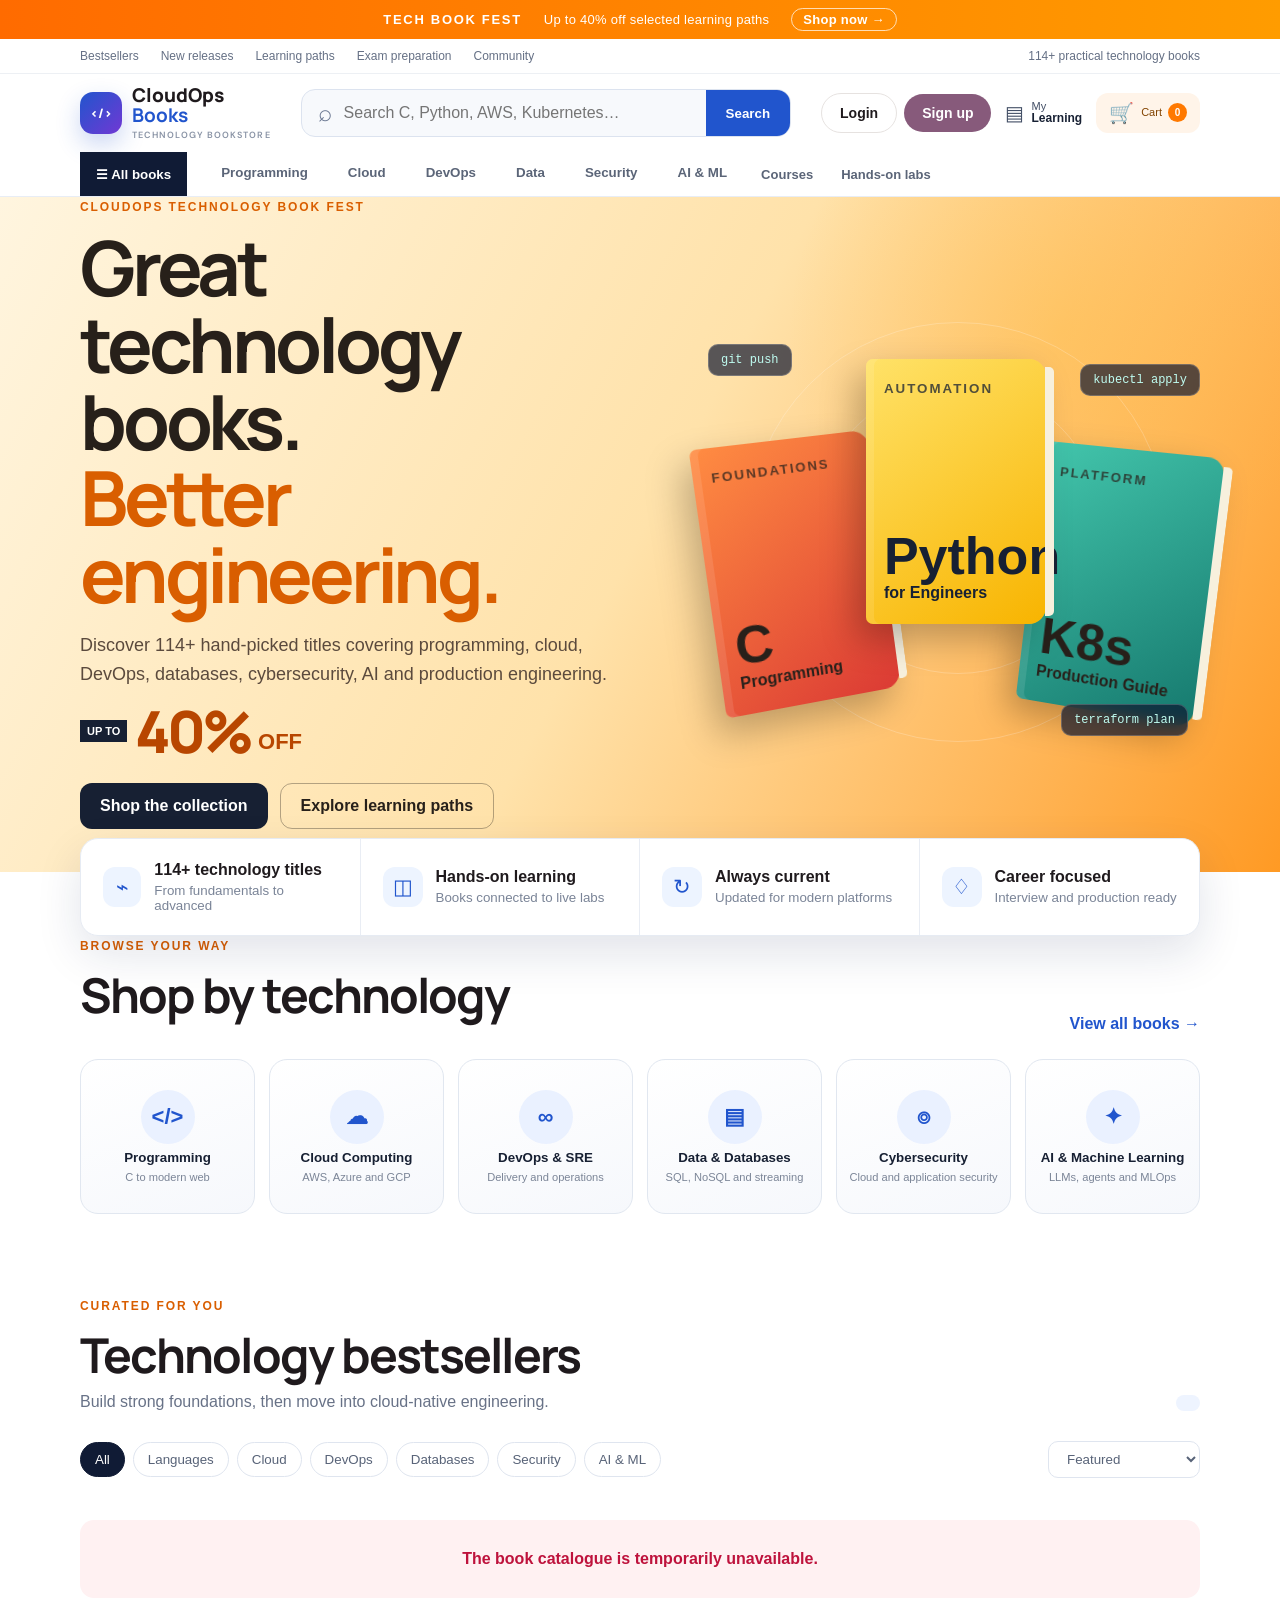
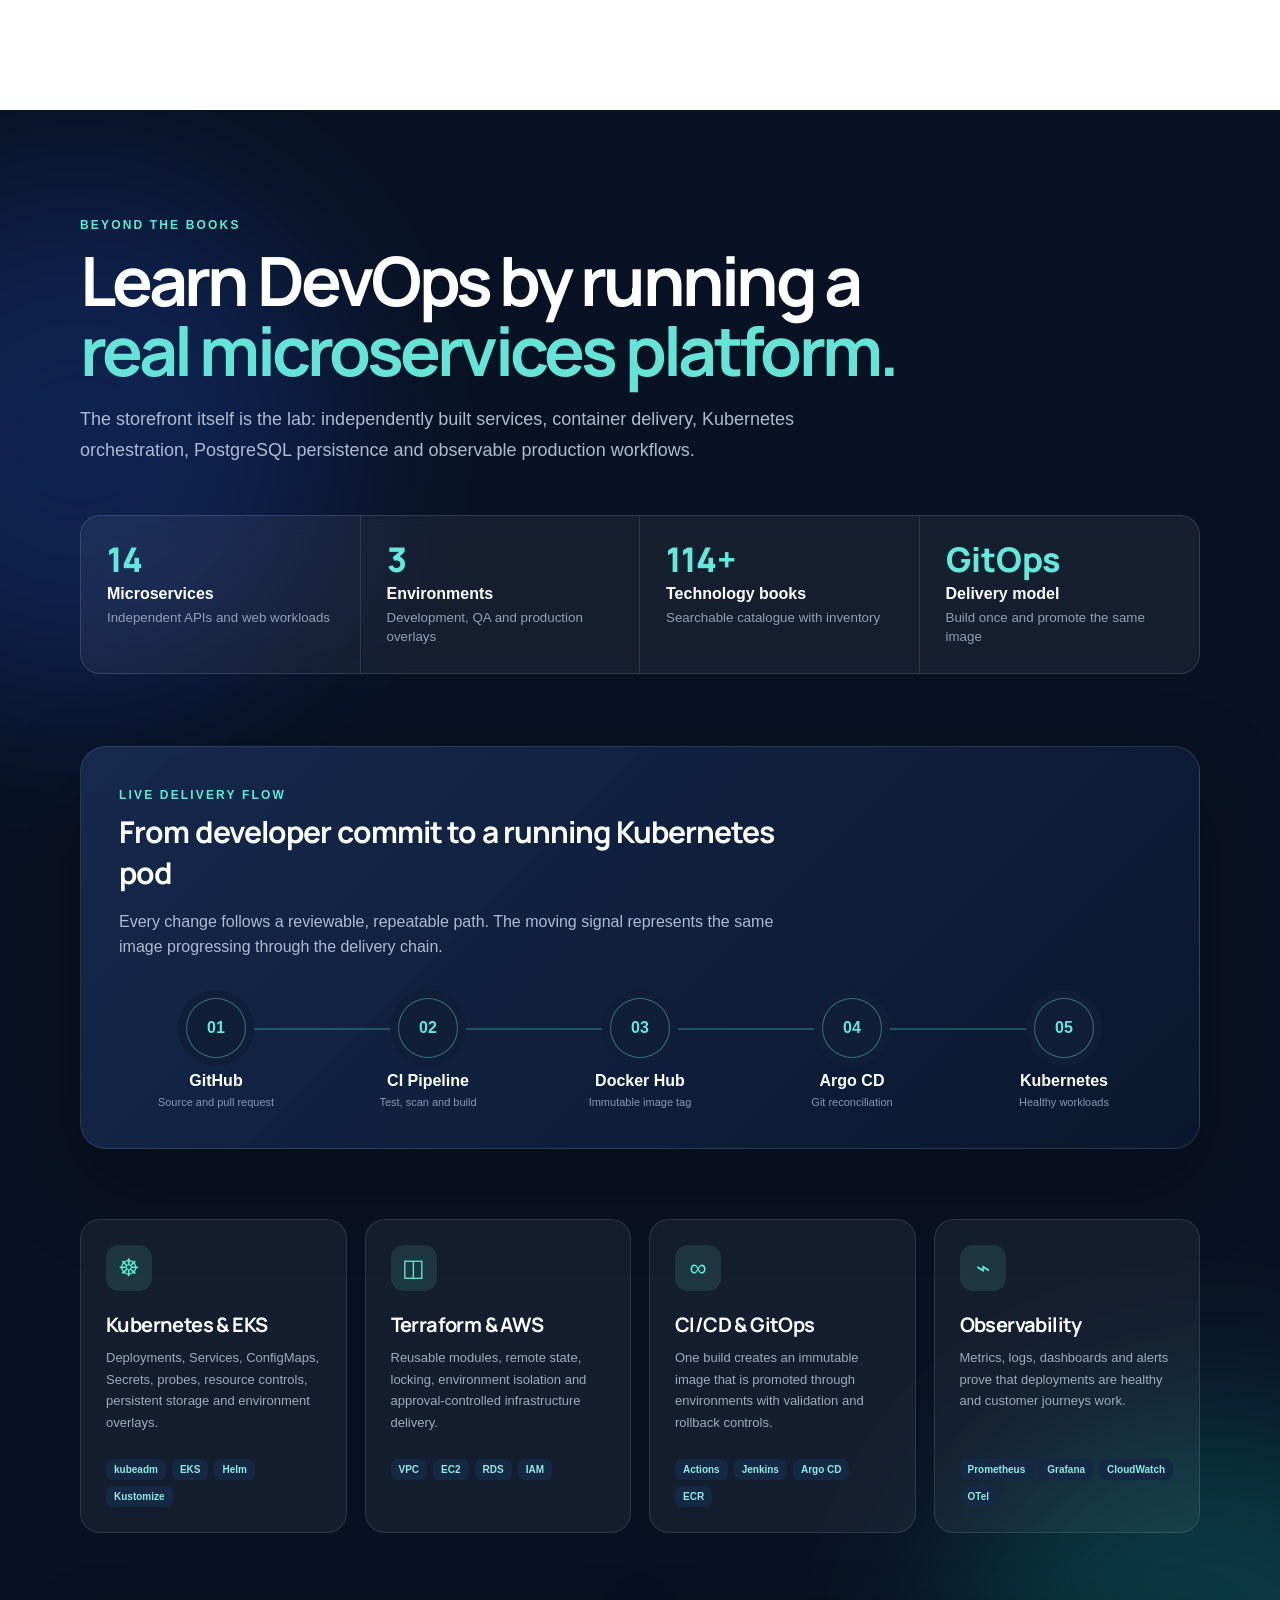
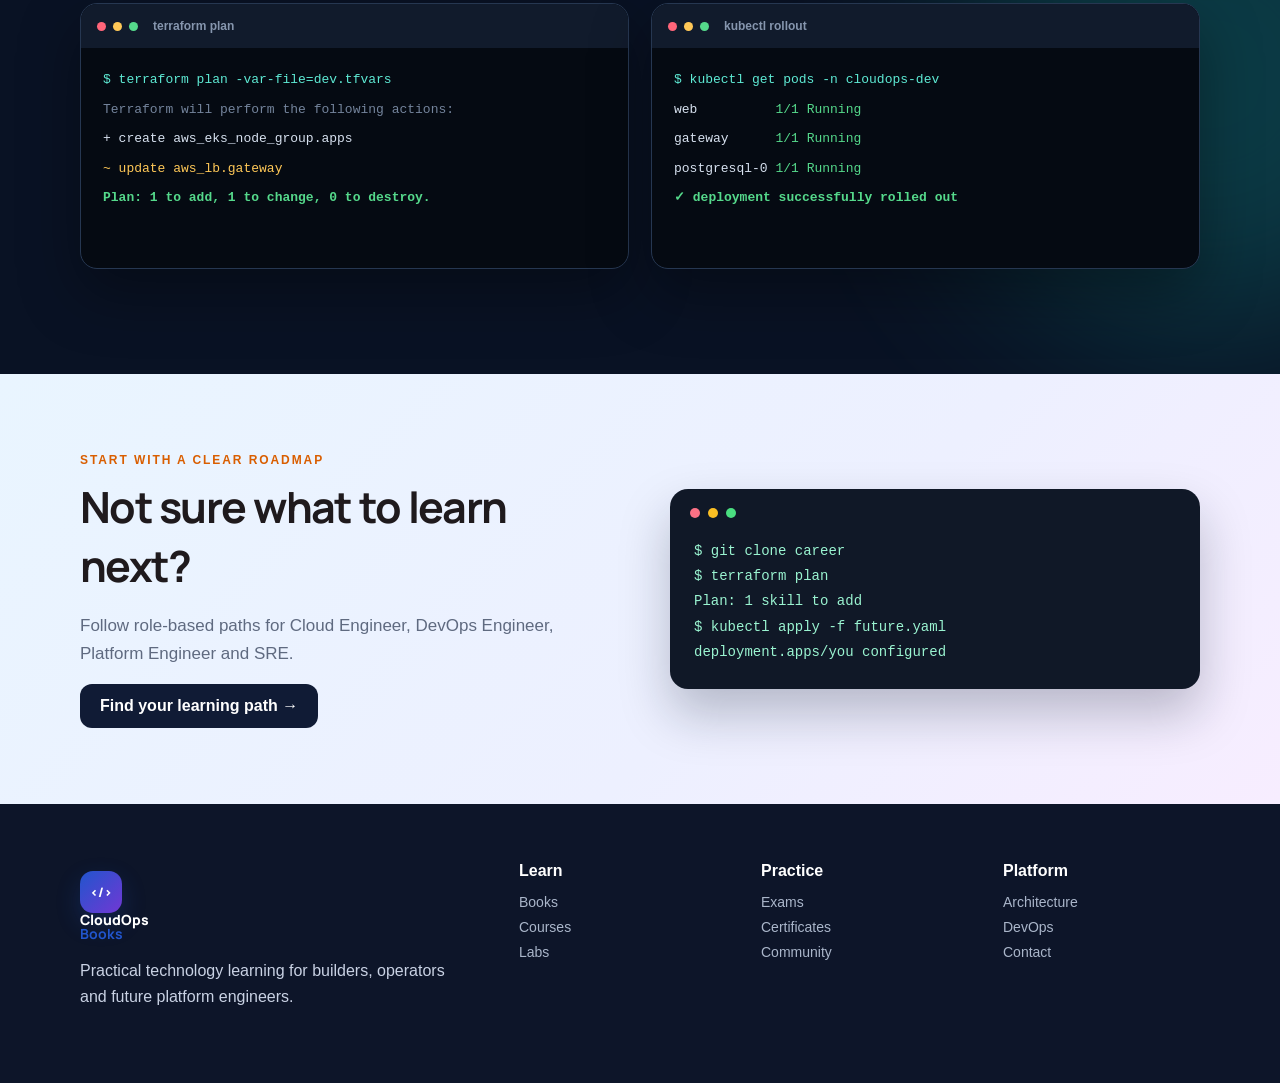
==== services/web/public/books.html @ a407d636 "Add animated DevOps platform experience to storefront" ====
<!doctype html>
<html lang="en">
<head>
  <meta charset="utf-8">
  <meta name="viewport" content="width=device-width,initial-scale=1">
  <meta name="description" content="A curated technology bookstore for programming, cloud, DevOps, data, security and AI.">
  <title>CloudOps Books — Learn technology one chapter at a time</title>
  <link rel="preconnect" href="https://fonts.googleapis.com">
  <link rel="preconnect" href="https://fonts.gstatic.com" crossorigin>
  <link href="https://fonts.googleapis.com/css2?family=DM+Sans:wght@400;500;600;700&family=Manrope:wght@600;700;800&display=swap" rel="stylesheet">
  <link rel="stylesheet" href="assets/app.css?v=storefront-4">
</head>
<body class="store-page">
  <div class="store-strip"><strong>TECH BOOK FEST</strong><span>Up to 40% off selected learning paths</span><a href="#catalog">Shop now →</a></div>
  <div class="store-utility"><div class="wrap"><nav><a href="#bestsellers">Bestsellers</a><a href="#new-releases">New releases</a><a href="paths.html">Learning paths</a><a href="exams.html">Exam preparation</a><a href="community.html">Community</a></nav><span>114+ practical technology books</span></div></div>
  <header class="store-nav">
    <div class="wrap store-nav-main">
      <a class="store-brand" href="/books.html"><span class="store-mark">&lt;/&gt;</span><span>CloudOps <b>Books</b><small>Technology bookstore</small></span></a>
      <form class="store-search" id="store-search-form" role="search">
        <span aria-hidden="true">⌕</span>
        <input id="store-search" type="search" autocomplete="off" placeholder="Search C, Python, AWS, Kubernetes…" aria-label="Search books">
        <button type="submit">Search</button>
      </form>
      <div class="store-actions"><span id="auth-slot"></span><a class="store-action-link" href="learning.html"><i>▤</i><span>My<br><b>Learning</b></span></a><a class="store-cart" href="cart.html"><i>🛒</i><span>Cart <b id="cart-count">0</b></span></a></div>
    </div>
    <nav class="wrap store-categories" aria-label="Book categories">
      <button class="all-departments active" type="button" data-category="All">☰ All books</button>
      <button type="button" data-category="Programming">Programming</button>
      <button type="button" data-category="Cloud">Cloud</button>
      <button type="button" data-category="DevOps">DevOps</button>
      <button type="button" data-category="Data">Data</button>
      <button type="button" data-category="Security">Security</button>
      <button type="button" data-category="AI">AI &amp; ML</button><a href="courses.html">Courses</a><a href="labs.html">Hands-on labs</a>
    </nav>
  </header>

  <main>
    <section class="store-hero" id="new-releases">
      <div class="wrap store-hero-grid">
        <div class="store-hero-copy">
          <span class="store-eyebrow">CLOUDOPS TECHNOLOGY BOOK FEST</span>
          <h1>Great technology books.<br><em>Better engineering.</em></h1>
          <p>Discover 114+ hand-picked titles covering programming, cloud, DevOps, databases, cybersecurity, AI and production engineering.</p>
          <div class="sale-lockup"><b>UP TO</b><strong>40%</strong><span>OFF</span></div>
          <div class="store-hero-actions"><a class="store-btn light" href="#catalog">Shop the collection</a><a class="store-btn outline" href="paths.html">Explore learning paths</a></div>
          <div class="store-trust"><span>✓ Practical labs</span><span>✓ Lifetime access</span><span>✓ Skill certificates</span></div>
        </div>
        <div class="book-scene" aria-hidden="true">
          <div class="orbit o-a"></div><div class="orbit o-b"></div>
          <div class="hero-book hb-1"><small>FOUNDATIONS</small><b>C</b><span>Programming</span></div>
          <div class="hero-book hb-2"><small>AUTOMATION</small><b>Python</b><span>for Engineers</span></div>
          <div class="hero-book hb-3"><small>PLATFORM</small><b>K8s</b><span>Production Guide</span></div>
          <div class="floating-code c1">git push</div><div class="floating-code c2">kubectl apply</div><div class="floating-code c3">terraform plan</div>
        </div>
      </div>
    </section>

    <section class="wrap store-benefits" aria-label="Store benefits">
      <article><span>⌁</span><div><b>114+ technology titles</b><small>From fundamentals to advanced</small></div></article>
      <article><span>◫</span><div><b>Hands-on learning</b><small>Books connected to live labs</small></div></article>
      <article><span>↻</span><div><b>Always current</b><small>Updated for modern platforms</small></div></article>
      <article><span>♢</span><div><b>Career focused</b><small>Interview and production ready</small></div></article>
    </section>

    <section class="wrap subject-section" id="bestsellers">
      <div class="store-section-head"><div><span class="store-kicker">BROWSE YOUR WAY</span><h2>Shop by technology</h2></div><a class="view-all-link" href="#catalog">View all books →</a></div>
      <div class="subject-grid">
        <button data-category="Programming"><b>&lt;/&gt;</b><span>Programming</span><small>C to modern web</small></button>
        <button data-category="Cloud"><b>☁</b><span>Cloud Computing</span><small>AWS, Azure and GCP</small></button>
        <button data-category="DevOps"><b>∞</b><span>DevOps &amp; SRE</span><small>Delivery and operations</small></button>
        <button data-category="Data"><b>▤</b><span>Data &amp; Databases</span><small>SQL, NoSQL and streaming</small></button>
        <button data-category="Security"><b>⌾</b><span>Cybersecurity</span><small>Cloud and application security</small></button>
        <button data-category="AI"><b>✦</b><span>AI &amp; Machine Learning</span><small>LLMs, agents and MLOps</small></button>
      </div>
    </section>

    <section class="store-shelves" id="store-shelves"></section>

    <section class="wrap store-section" id="catalog">
      <div class="store-section-head"><div><span class="store-kicker">CURATED FOR YOU</span><h2>Technology bestsellers</h2><p>Build strong foundations, then move into cloud-native engineering.</p></div><span id="catalog-count" class="catalog-count"></span></div>
      <div class="catalog-toolbar">
        <div class="filter-chips" id="filter-chips">
          <button class="active" type="button" data-category="All">All</button>
          <button type="button" data-category="Programming">Languages</button>
          <button type="button" data-category="Cloud">Cloud</button>
          <button type="button" data-category="DevOps">DevOps</button>
          <button type="button" data-category="Data">Databases</button>
          <button type="button" data-category="Security">Security</button>
          <button type="button" data-category="AI">AI &amp; ML</button>
        </div>
        <select id="catalog-sort" aria-label="Sort books"><option value="featured">Featured</option><option value="price-low">Price: low to high</option><option value="price-high">Price: high to low</option><option value="name">Title: A–Z</option></select>
      </div>
      <div class="book-catalog" id="book-catalog"></div>
      <div class="empty-catalog" id="empty-catalog" hidden><b>No books found</b><span>Try another search or category.</span></div>
    </section>

    <section class="devops-showcase" id="devops-platform">
      <div class="devops-glow glow-one"></div><div class="devops-glow glow-two"></div>
      <div class="wrap">
        <div class="devops-heading reveal-on-scroll"><span>BEYOND THE BOOKS</span><h2>Learn DevOps by running a<br><em>real microservices platform.</em></h2><p>The storefront itself is the lab: independently built services, container delivery, Kubernetes orchestration, PostgreSQL persistence and observable production workflows.</p></div>
        <div class="devops-stats reveal-on-scroll">
          <article><strong>14</strong><b>Microservices</b><small>Independent APIs and web workloads</small></article>
          <article><strong>3</strong><b>Environments</b><small>Development, QA and production overlays</small></article>
          <article><strong>114+</strong><b>Technology books</b><small>Searchable catalogue with inventory</small></article>
          <article><strong>GitOps</strong><b>Delivery model</b><small>Build once and promote the same image</small></article>
        </div>
        <div class="delivery-stage reveal-on-scroll">
          <div class="delivery-copy"><span>LIVE DELIVERY FLOW</span><h3>From developer commit to a running Kubernetes pod</h3><p>Every change follows a reviewable, repeatable path. The moving signal represents the same image progressing through the delivery chain.</p></div>
          <div class="delivery-flow" aria-label="GitOps delivery pipeline"><div class="flow-line"><i></i></div>
            <article><div>01</div><b>GitHub</b><small>Source and pull request</small></article><article><div>02</div><b>CI Pipeline</b><small>Test, scan and build</small></article><article><div>03</div><b>Docker Hub</b><small>Immutable image tag</small></article><article><div>04</div><b>Argo CD</b><small>Git reconciliation</small></article><article><div>05</div><b>Kubernetes</b><small>Healthy workloads</small></article>
          </div>
        </div>
        <div class="engineering-grid">
          <article class="engineering-card reveal-on-scroll"><span>☸</span><h3>Kubernetes &amp; EKS</h3><p>Deployments, Services, ConfigMaps, Secrets, probes, resource controls, persistent storage and environment overlays.</p><div><b>kubeadm</b><b>EKS</b><b>Helm</b><b>Kustomize</b></div></article>
          <article class="engineering-card reveal-on-scroll"><span>◫</span><h3>Terraform &amp; AWS</h3><p>Reusable modules, remote state, locking, environment isolation and approval-controlled infrastructure delivery.</p><div><b>VPC</b><b>EC2</b><b>RDS</b><b>IAM</b></div></article>
          <article class="engineering-card reveal-on-scroll"><span>∞</span><h3>CI/CD &amp; GitOps</h3><p>One build creates an immutable image that is promoted through environments with validation and rollback controls.</p><div><b>Actions</b><b>Jenkins</b><b>Argo CD</b><b>ECR</b></div></article>
          <article class="engineering-card reveal-on-scroll"><span>⌁</span><h3>Observability</h3><p>Metrics, logs, dashboards and alerts prove that deployments are healthy and customer journeys work.</p><div><b>Prometheus</b><b>Grafana</b><b>CloudWatch</b><b>OTel</b></div></article>
        </div>
        <div class="terminal-pair reveal-on-scroll">
          <div class="live-terminal"><header><i></i><i></i><i></i><b>terraform plan</b></header><code><span>$ terraform plan -var-file=dev.tfvars</span><span class="muted">Terraform will perform the following actions:</span><span class="green">+ create aws_eks_node_group.apps</span><span class="amber">~ update aws_lb.gateway</span><strong>Plan: 1 to add, 1 to change, 0 to destroy.</strong></code></div>
          <div class="live-terminal"><header><i></i><i></i><i></i><b>kubectl rollout</b></header><code><span>$ kubectl get pods -n cloudops-dev</span><span>web &nbsp;&nbsp;&nbsp;&nbsp;&nbsp;&nbsp;&nbsp;&nbsp; <em>1/1 Running</em></span><span>gateway &nbsp;&nbsp;&nbsp;&nbsp; <em>1/1 Running</em></span><span>postgresql-0 <em>1/1 Running</em></span><strong>✓ deployment successfully rolled out</strong></code></div>
        </div>
      </div>
    </section>

    <section class="store-banner">
      <div class="wrap store-banner-grid"><div><span class="store-kicker">START WITH A CLEAR ROADMAP</span><h2>Not sure what to learn next?</h2><p>Follow role-based paths for Cloud Engineer, DevOps Engineer, Platform Engineer and SRE.</p><a class="store-btn dark" href="paths.html">Find your learning path →</a></div><div class="terminal-art"><i></i><i></i><i></i><pre>$ git clone career
$ terraform plan
Plan: 1 skill to add
$ kubectl apply -f future.yaml
deployment.apps/you configured</pre></div></div>
    </section>
  </main>

  <footer class="store-footer"><div class="wrap"><div><a class="store-brand inverted" href="/"><span class="store-mark">&lt;/&gt;</span><span>CloudOps <b>Books</b></span></a><p>Practical technology learning for builders, operators and future platform engineers.</p></div><div><b>Learn</b><a href="books.html">Books</a><a href="courses.html">Courses</a><a href="labs.html">Labs</a></div><div><b>Practice</b><a href="exams.html">Exams</a><a href="certificates.html">Certificates</a><a href="community.html">Community</a></div><div><b>Platform</b><a href="index.html#platform">Architecture</a><a href="index.html#devops">DevOps</a><a href="contact.html">Contact</a></div></div></footer>
  <div class="store-toast" id="store-toast" role="status" aria-live="polite"></div>
  <script src="assets/shop.js?v=storefront-5"></script>
  <script>const revealObserver=new IntersectionObserver(entries=>entries.forEach(entry=>{if(entry.isIntersecting){entry.target.classList.add('visible');revealObserver.unobserve(entry.target)}}),{threshold:.14});document.querySelectorAll('.reveal-on-scroll').forEach(element=>revealObserver.observe(element));</script>
</body>
</html>
---- services/web/public/assets/app.css ----
@import url("https://fonts.googleapis.com/css2?family=Allura&family=Great+Vibes&family=Instrument+Serif:ital@0;1&family=Pacifico&display=swap");
:root {
  --plum: #714b67;
  --teal: #00a09d;
  --sun: #ffc107;
  --sky: #5b8def;
  --ink: #1f1a1d;
  --mute: #5f5660;
  --font: Inter, sans-serif;
  --tight: "Inter Tight", Inter, sans-serif;
  --serif: "Instrument Serif", "Times New Roman", serif;
  --hand: Caveat, Kalam, cursive;
}
* { box-sizing: border-box; }
html { scroll-behavior: smooth; }
body {
  margin: 0;
  color: var(--ink);
  font-family: var(--font);
  background: #fff;
}
.platform-proof {
  padding: 72px 0;
  color: #fff;
  background:
    radial-gradient(circle at 15% 20%, rgba(0,160,157,.3), transparent 30%),
    radial-gradient(circle at 85% 80%, rgba(135,90,123,.35), transparent 34%),
    linear-gradient(135deg, #17121a, #2d1f2b 55%, #103a3b);
}
.platform-proof .display { max-width: 820px; margin: 8px 0 14px; }
.platform-proof .display em { color: #72e5dc; }
.platform-lead { max-width: 780px; color: #e8e1e7; line-height: 1.75; }
.platform-grid { display: grid; grid-template-columns: repeat(4, 1fr); gap: 16px; margin-top: 32px; }
.platform-grid article { padding: 22px; border: 1px solid rgba(255,255,255,.16); border-radius: 20px; background: rgba(255,255,255,.08); backdrop-filter: blur(8px); }
.platform-grid strong { display: block; color: #ffc107; font-size: 34px; }
.platform-grid span { display: block; margin: 5px 0; font-weight: 800; }
.platform-grid small { color: #cec3cc; line-height: 1.45; }
.platform-flow { display: flex; flex-wrap: wrap; align-items: center; justify-content: center; gap: 12px; margin-top: 28px; padding: 18px; border-radius: 18px; background: rgba(255,255,255,.07); }
.platform-flow span { padding: 9px 14px; border-radius: 999px; background: #fff; color: #33242f; font-weight: 800; }
.platform-flow b { color: #72e5dc; }
a { color: inherit; text-decoration: none; }
h1,h2,h3 { font-family: var(--tight); letter-spacing: -.03em; }
.hand { font-family: var(--hand); }
.wrap { width: min(1120px, calc(100% - 40px)); margin: 0 auto; }
.nav {
  position: sticky; top: 0; z-index: 40;
  background: #fff;
  border-bottom: 1px solid #f0eeed;
}
.nav-in { display: flex; align-items: center; gap: 28px; min-height: 72px; }
.logo { display: flex; align-items: center; gap: 10px; font-weight: 400; font-size: 20px; white-space: nowrap; }
.logo .brand {
  width: 44px; height: 44px; border-radius: 12px; object-fit: cover;
  box-shadow: 0 8px 18px rgba(37,99,235,.22);
}
.wordmark {
  font-family: "Instrument Serif", Georgia, serif;
  font-style: italic;
  font-size: 28px;
  letter-spacing: -.03em;
  line-height: 1;
}
.wordmark i { font-style: italic; color: #111; font-weight: 400; }
.wordmark b {
  font-style: italic; font-weight: 400; color: #9ca3af;
  font-size: .62em; margin: 0 3px;
}
.wordmark em {
  font-style: italic;
  font-weight: 400;
  background: linear-gradient(110deg, #166534 0%, #22c55e 46%, #86efac 100%);
  -webkit-background-clip: text;
  background-clip: text;
  color: transparent;
}
.wordmark.on-dark i { color: #fff; }
.wordmark.on-dark b { color: #d1d5db; }
.mark {
  width: 34px; height: 34px; border-radius: 10px;
  background: linear-gradient(135deg, var(--plum), var(--teal));
  color: #fff; display: grid; place-items: center; font-size: 11px; font-weight: 800;
}
.learn-hub { display: grid; grid-template-columns: repeat(5, 1fr); gap: 12px; margin: 22px 0 36px; }
.learn-hub .plan { padding: 18px; }
.learn-hub b { display: block; font-size: 16px; margin-bottom: 6px; }
.cert-grid { display: grid; grid-template-columns: 1fr; gap: 36px; margin-top: 24px; max-width: 1040px; }
.cert {
  position: relative; overflow: hidden;
  border-radius: 4px;
  aspect-ratio: 16 / 10;
  padding: 4.8% 7% 3.4% 9.5%;
  background:
    radial-gradient(120% 80% at 88% 0%, rgba(26,208,220,.18), transparent 42%),
    linear-gradient(165deg, #012f39 0%, #013844 28%, #014d56 62%, #02616c 100%);
  color: #fff;
  box-shadow: 0 32px 64px rgba(1, 28, 34, .45);
}
.cert-frame {
  position: absolute; inset: 14px;
  border: 1px solid rgba(255,255,255,.55);
  pointer-events: none; z-index: 3;
}
.cert-frame::before {
  content: "";
  position: absolute; inset: 6px;
  border: 1px solid rgba(255,255,255,.22);
}
.cert-banner {
  position: absolute; left: 0; top: 0; bottom: 0; width: 46px; z-index: 4;
  background: linear-gradient(180deg, #5eead4 0%, #14b8c6 38%, #0e7490 100%);
  color: #fff;
  display: flex; align-items: center; justify-content: center;
  writing-mode: vertical-rl; transform: rotate(180deg);
  letter-spacing: .38em; font-size: 10px; font-weight: 800;
}
.cert-rays {
  position: absolute; right: -12%; top: 11%;
  width: 78%; height: 0; pointer-events: none; z-index: 0;
}
.cert-rays::before, .cert-rays::after {
  content: "";
  position: absolute; right: 0; width: 100%;
  transform: rotate(-12deg);
  transform-origin: right center;
}
.cert-rays::before { top: 0; height: 52px; background: #2ee4ef; }
.cert-rays::after { top: 64px; height: 18px; background: #13b8c4; box-shadow: 0 28px 0 0 rgba(103,232,249,.35); }
.cert-brand {
  position: relative; z-index: 2; margin: 0 0 10px;
  font-family: "Instrument Serif", Georgia, serif;
  font-style: italic; font-size: 18px; letter-spacing: .04em;
}
.cert-brand i { font-style: italic; color: #fff; }
.cert-brand em { font-style: italic; color: #86efac; }
.cert-title {
  position: relative; z-index: 2; margin: 0;
  font-family: Inter, sans-serif;
  font-size: clamp(32px, 4.6vw, 52px);
  font-weight: 800; letter-spacing: .08em;
  line-height: .92; color: #fff;
}
.cert-title span {
  display: block; margin-top: 8px;
  font-size: .3em; letter-spacing: .42em; font-weight: 700; color: #fff;
}
.cert-seal {
  position: absolute; left: 10.5%; top: 34%; z-index: 2;
  width: 102px; height: 102px; border-radius: 50%;
  background:
    radial-gradient(circle at 32% 28%, #fff 0%, #e8eaed 46%, #c5ccd3 78%, #fff 100%);
  color: #16324a;
  display: grid; place-items: center;
  text-align: center; font-weight: 800; line-height: 1.05;
  font-size: 11px; letter-spacing: .08em;
  box-shadow:
    0 0 0 6px rgba(255,255,255,.18),
    0 10px 22px rgba(0,0,0,.28);
}
.cert-seal i {
  position: absolute; left: 50%; top: 86%;
  width: 11px; height: 38px; margin-left: -24px;
  background: linear-gradient(#f8fafc, #94a3b8);
  clip-path: polygon(0 0, 100% 0, 70% 100%, 30% 100%);
  transform: rotate(18deg);
}
.cert-seal i::after {
  content: "";
  position: absolute; left: 28px; top: 0; width: 11px; height: 38px;
  background: linear-gradient(#f8fafc, #94a3b8);
  clip-path: polygon(0 0, 100% 0, 70% 100%, 30% 100%);
  transform: rotate(-36deg);
}
.cert-seal b { display: block; font-size: 13px; letter-spacing: .1em; }
.cert-given, .cert-name, .cert-why, .cert-wish, .cert-foot, .cert-foot span, .cert-why em, .cert-serial {
  position: relative; z-index: 2; color: #fff;
}
.cert-given {
  margin: 7.5% 0 0; text-align: center;
  letter-spacing: .42em; font-size: 11px; font-weight: 800;
}
.cert-name {
  margin: 6px auto 0; text-align: center; width: 78%;
  font-family: "Great Vibes", Allura, Pacifico, Caveat, cursive;
  font-style: italic;
  font-weight: 400;
  font-size: clamp(76px, 11.5vw, 128px);
  letter-spacing: .03em;
  line-height: 1.18;
  border-bottom: 1px solid rgba(255,255,255,.88);
  padding: 4px 12px 10px;
  transform: rotate(-1.6deg);
  text-shadow: 0 8px 22px rgba(0, 16, 20, .28);
  white-space: nowrap;
}
.cert-why {
  text-align: center; max-width: 58%; margin: 12px auto 0;
  font-size: 14px; line-height: 1.65; font-weight: 400;
  color: rgba(255,255,255,.94);
}
.cert-why em {
  font-family: "Instrument Serif", Georgia, serif;
  font-style: italic; font-weight: 400; color: #fff;
}
.cert-wish {
  text-align: center;
  font-family: "Great Vibes", "Instrument Serif", Georgia, serif;
  font-style: italic;
  font-size: clamp(30px, 3.6vw, 42px);
  margin: 10px 0 5.5%;
  letter-spacing: .01em;
}
.cert-foot {
  display: flex; justify-content: space-around; align-items: flex-end;
  text-align: center; font-size: 10px; letter-spacing: .22em; font-weight: 800;
}
.cert-foot em {
  display: block;
  font-family: "Instrument Serif", Georgia, serif;
  font-style: italic;
  font-size: 17px; letter-spacing: 0; font-weight: 400;
  margin-bottom: 7px;
  padding-bottom: 6px;
  border-bottom: 1px solid rgba(255,255,255,.55);
  min-width: 140px;
}
.cert-foot em.sign {
  font-family: "Great Vibes", "Instrument Serif", Georgia, serif;
  font-size: 28px; line-height: 1;
  border-bottom-color: rgba(255,255,255,.75);
}
.cert-serial {
  margin: 14px 0 0;
  text-align: center;
  font-size: 10px;
  letter-spacing: .28em;
  font-weight: 700;
  color: rgba(255,255,255,.72);
}
.thread { background: #fff; border-radius: 22px; padding: 18px 20px; margin: 12px 0; box-shadow: 0 10px 24px rgba(17,24,39,.06); }
.logo-stage {
  display: grid; grid-template-columns: 1fr 1fr; gap: 22px; margin-top: 36px;
}
.logo-stage figure { margin: 0; background: #fff; border-radius: 28px; padding: 18px; box-shadow: 0 18px 40px rgba(17,24,39,.08); }
.logo-stage img { width: 100%; height: auto; display: block; border-radius: 16px; }
.logo-stage .kicker { margin: 12px 0 0; text-align: center; }
.links { display: flex; gap: 22px; flex: 1; }
.links a { color: #5c5660; font-weight: 600; font-size: 15px; }
.btn {
  border: 0; border-radius: 999px; padding: 11px 18px; font-weight: 800;
  display: inline-block; font-size: 14px;
}
.btn.plum { background: #875a7b; color: #fff; }
.btn.ghost { background: #fff; border: 1px solid #e6e2e0; }
.hero {
  text-align: center; padding: 64px 0 28px;
}
.hero h1 {
  font-size: clamp(44px, 7vw, 72px); line-height: .98; margin: 12px 0 8px;
}
.hero-hand {
  font-family: Caveat, Kalam, cursive;
  font-weight: 700;
  font-size: clamp(52px, 8.4vw, 96px);
  line-height: .92;
  letter-spacing: -.01em;
  margin: 8px 0 4px;
  transform: rotate(-1.4deg);
  color: #1b1518;
}
.hero-hand em {
  font-style: normal;
  color: #875a7b;
}
.hero-sub { font-size: 42px; margin: 10px 0 0; color: #714b67; }
.mark-sun { background: linear-gradient(#ffe566,#ffe566); background-repeat: no-repeat; background-size: 100% 32%; background-position: 0 78%; }
.nav-actions { display: flex; align-items: center; gap: 10px; flex-wrap: wrap; justify-content: flex-end; }
#auth-slot { display: flex; align-items: center; gap: 8px; }
.who { font-weight: 800; color: #714b67; font-size: 14px; }
.auth-card { max-width: 440px; margin: 0 auto; }
.field { width: 100%; margin: 8px 0 14px; padding: 12px 14px; border-radius: 14px; border: 1px solid #eadfd8; font: inherit; }
.auth-switch { margin-top: 16px; color: var(--mute); }
.mark-sky { border-bottom: 6px solid #5b8def; }
.lead { max-width: 680px; margin: 14px auto 0; color: var(--mute); font-size: 18px; line-height: 1.55; }
.apps {
  background: #f6f7f9;
  padding: 48px 0 72px;
  border-radius: 80px 80px 0 0;
}
.wall {
  display: grid;
  grid-template-columns: repeat(6, 1fr);
  gap: 28px 16px;
  text-align: center;
}
.tile { color: var(--ink); }
.ico {
  width: 86px; height: 86px; margin: 0 auto 10px;
  background: #fff; border-radius: 50%;
  box-shadow: 0 10px 24px rgba(17,24,39,.08);
  display: grid; place-items: center;
}
.ico svg, .ico img { width: 42px; height: 42px; object-fit: contain; }
.tile .ico { transition: transform .18s ease, box-shadow .18s ease; }
.tile:hover .ico { transform: translateY(-6px); box-shadow: 0 16px 28px rgba(17,24,39,.14); }
.tile:hover .ico img { transform: none; }
.tile b { display: block; font-size: 13px; font-weight: 600; color: #3f3a3d; }
.mini {
  display: flex; justify-content: center; gap: 6px; margin-top: 8px; flex-wrap: wrap;
}
.mini button {
  border: 0; border-radius: 999px; padding: 6px 10px; font-size: 11px; font-weight: 800;
  cursor: pointer; background: #fff; color: #714b67; box-shadow: 0 4px 10px rgba(17,24,39,.08);
}
.mini button.buy { background: #875a7b; color: #fff; }
.cart-link { font-weight: 800; margin-right: 10px; }
.cart-link span {
  display: inline-grid; place-items: center; min-width: 20px; height: 20px;
  border-radius: 999px; background: #ffc107; color: #3d2c00; font-size: 11px; margin-left: 4px;
}
.log-grid { display: grid; grid-template-columns: 1fr 1fr; gap: 18px; margin-top: 24px; }
.log {
  background: #1b1518; color: #e8dce3; border-radius: 28px; padding: 20px 22px;
  font-family: ui-monospace, SFMono-Regular, Menlo, monospace; font-size: 13px; line-height: 1.55;
  overflow-x: auto;
}
.log h3 { font-family: var(--tight); color: #ffc107; margin: 0 0 10px; font-size: 16px; }
.table { width: 100%; border-collapse: collapse; }
.table th, .table td { text-align: left; padding: 10px 8px; border-bottom: 1px solid #efe7e2; font-size: 14px; }
.cart-actions { display: flex; align-items: center; gap: 6px; flex-wrap: wrap; }
.cart-actions button {
  border: 0; border-radius: 999px; padding: 6px 10px; cursor: pointer;
  background: #f1e8ee; color: #714b67; font-weight: 800;
}
.cart-actions button.remove { background: #fee2e2; color: #991b1b; }
.pass { color: #0f766e; font-weight: 800; }
.fail { color: #b45309; font-weight: 800; }
.note { background: #e7f8ee; border-radius: 16px; padding: 12px 14px; margin: 16px 0; }
.story { padding: 80px 0; }
.story h2 { font-size: clamp(34px, 4vw, 48px); margin: 0 0 16px; }
.kicker {
  font-family: var(--hand);
  font-size: 28px;
  color: #875a7b;
  margin: 0 0 6px;
  transform: rotate(-1deg);
}
.kicker.light { color: #ffc107; }
.display {
  font-family: var(--serif);
  font-weight: 400;
  font-style: italic;
  letter-spacing: -.03em;
  font-size: clamp(40px, 5.4vw, 68px);
  line-height: 1.02;
  margin: 0 0 18px;
}
.display.sm { font-size: clamp(28px, 3vw, 40px); margin: 0 0 14px; }
.display em { font-style: italic; color: #714b67; }
.grad {
  font-style: italic;
  background: linear-gradient(120deg, #714b67 0%, #5b8def 48%, #00a09d 100%);
  -webkit-background-clip: text;
  background-clip: text;
  color: transparent;
}
.grad.light {
  background: linear-gradient(120deg, #ffe566, #7dd3fc, #c4b5fd);
  -webkit-background-clip: text;
  background-clip: text;
  color: transparent;
}
.evo { padding: 40px 0 80px; background: linear-gradient(180deg, #0b1020 0%, #15101c 55%, #fff 100%); position: relative; overflow: hidden; }
.cloud-orb {
  position: absolute; border-radius: 50%; pointer-events: none;
  filter: blur(8px); opacity: .28; animation: drift 16s ease-in-out infinite;
}
.cloud-orb.o1 { width: 180px; height: 80px; background: #67e8f9; top: 80px; left: 6%; }
.cloud-orb.o2 { width: 220px; height: 90px; background: #c4b5fd; top: 220px; right: 8%; animation-delay: -6s; }
.cloud-orb.o3 { width: 140px; height: 60px; background: #fbbf24; top: 420px; left: 40%; animation-delay: -11s; }
@keyframes drift {
  0%,100% { transform: translateY(0) translateX(0); }
  50% { transform: translateY(-18px) translateX(14px); }
}
.evo-head { text-align: center; padding: 36px 0 10px; }
.evo-head .display, .evo-head .display em { color: #f7f2ee; }
.evo-head .kicker { color: #ffc107; }
.evo-note { font-size: 34px; color: #d8ccd3; margin: 0 0 18px; }
.pano {
  width: min(1280px, calc(100% - 32px));
  margin: 10px auto 36px;
  position: relative;
}
.pano img {
  width: 100%; height: min(62vw, 560px); object-fit: cover;
  border-radius: 36px;
  box-shadow: 0 40px 80px rgba(0,0,0,.45);
}
.pano figcaption {
  display: flex; justify-content: space-between;
  color: #d8ccd3; font-size: 13px; font-weight: 700;
  margin-top: 12px; letter-spacing: .04em; text-transform: uppercase;
}
.era-grid { display: grid; grid-template-columns: repeat(3, 1fr); gap: 18px; margin: 28px auto 56px; }
.era-card {
  border-radius: 28px; overflow: hidden;
  box-shadow: 0 24px 48px rgba(0,0,0,.22);
  min-height: 420px; position: relative; color: #fff;
}
.era-card > img { position: absolute; inset: 0; width: 100%; height: 100%; object-fit: cover; }
.era-card > div { position: relative; z-index: 1; padding: 24px 22px; background: linear-gradient(180deg, transparent 28%, rgba(0,0,0,.82)); min-height: 420px; display: flex; flex-direction: column; justify-content: flex-end; }
.era-card h3 { font-family: var(--serif); font-style: italic; font-size: 32px; margin: 0 0 10px; }
.era-card ul { margin: 0; padding-left: 18px; }
.era-card li { font-size: 15px; line-height: 1.55; color: #f3e9ef; }
.era-card.past { outline: 2px solid #c2410c; }
.era-card.now { outline: 2px solid #ff9900; }
.era-card.next { outline: 2px solid #22d3ee; }
.now-logos {
  position: absolute; top: 16px; left: 16px; right: 16px; z-index: 2;
  display: grid; grid-template-columns: repeat(4, 1fr); gap: 8px;
}
.now-logos img {
  position: static; width: 48px; height: 48px; padding: 8px;
  background: #fff; border-radius: 50%;
  box-shadow: 0 8px 16px rgba(0,0,0,.2); object-fit: contain;
}
.arch {
  width: min(1280px, calc(100% - 32px));
  margin: 12px auto 0;
  position: relative;
  border-radius: 36px;
  overflow: hidden;
  min-height: 640px;
  box-shadow: 0 40px 90px rgba(0,0,0,.5);
}
.arch-bg { width: 100%; height: 640px; object-fit: cover; display: block; filter: saturate(1.1) contrast(1.05); }
.arch-flow { position: absolute; inset: 0; width: 100%; height: 100%; pointer-events: none; }
.arch-flow .pulse {
  fill: none; stroke: url(#none); stroke: #67e8f9; stroke-width: 2.2;
  stroke-dasharray: 10 14; opacity: .75;
  animation: flow 2.4s linear infinite;
  filter: drop-shadow(0 0 6px #22d3ee);
}
.arch-flow .pulse.side { stroke: #c4b5fd; }
.arch-flow .d2 { animation-delay: -.8s; stroke: #fbbf24; }
.arch-flow .d3 { animation-delay: -1.6s; stroke: #a78bfa; }
@keyframes flow { to { stroke-dashoffset: -48; } }
.stack {
  position: absolute; left: 50%; top: 36px; transform: translateX(-50%);
  display: grid; gap: 10px; width: min(280px, 70%);
}
.glass {
  background: rgba(12,16,28,.62);
  border: 1px solid rgba(255,255,255,.18);
  color: #fff; text-align: center;
  border-radius: 16px; padding: 12px 14px;
  font-weight: 800; letter-spacing: .02em;
  backdrop-filter: blur(10px);
  box-shadow: 0 12px 30px rgba(0,0,0,.28);
}
.glass.accent {
  background: linear-gradient(135deg, rgba(255,153,0,.35), rgba(91,141,239,.4));
}
.deps {
  position: absolute; right: 22px; top: 50%; transform: translateY(-50%);
  display: grid; gap: 8px; width: 210px;
}
.deps div {
  display: flex; align-items: center; gap: 10px;
  background: rgba(12,16,28,.7); color: #fff;
  border: 1px solid rgba(255,255,255,.14);
  border-radius: 999px; padding: 8px 12px;
  font-size: 13px; font-weight: 700;
  backdrop-filter: blur(10px);
}
.deps img { width: 22px; height: 22px; object-fit: contain; background: #fff; border-radius: 50%; padding: 3px; }
.story p, .story li { font-size: 18px; line-height: 1.7; color: #3d3840; }
.story ul { padding-left: 20px; }
.era {
  display: grid; grid-template-columns: 140px 1fr; gap: 24px;
  padding: 28px 0; border-top: 1px solid #efe7e2;
}
.era strong { font-family: var(--tight); font-size: 22px; }
.band { background: #fff4ea; }
.band-plum { background: #714b67; color: #fff; }
.band-plum p, .band-plum li { color: #f3e9ef; }
.band-plum .display { color: #fff; }
.band-plum .display em { color: #ffe566; }
.quote {
  font-family: var(--hand); font-size: clamp(28px, 4vw, 40px);
  line-height: 1.2; text-align: center; max-width: 820px; margin: 0 auto;
}
.plans { display: grid; grid-template-columns: repeat(3,1fr); gap: 16px; }
.plan { background: #fff; border-radius: 28px; padding: 28px; box-shadow: 0 12px 28px rgba(49,28,43,.08); }
.plan.pro { background: #ffc107; }
.price { font-size: 44px; font-family: var(--tight); font-weight: 800; }
footer { background: #1b1518; color: #d8ccd3; padding: 48px 0; }
.cols { display: grid; grid-template-columns: repeat(4,1fr); gap: 20px; }
@media (max-width: 980px) {
  .wall { grid-template-columns: repeat(3, 1fr); }
  .platform-grid { grid-template-columns: repeat(2, 1fr); }
  .links { display: flex; flex-wrap: wrap; gap: 12px; }
  .era, .plans, .cols, .log-grid, .era-grid, .logo-stage, .cert-grid, .learn-hub { grid-template-columns: 1fr; }
  .cert { padding: 7% 6% 6% 12%; min-height: 0; }
  .cert-banner { width: 36px; font-size: 9px; letter-spacing: .28em; }
  .cert-name { width: 88%; font-size: clamp(58px, 14vw, 96px); white-space: normal; }
  .cert-why { width: 78%; max-width: 78%; }
  .cert-seal { left: 12%; width: 78px; height: 78px; }
  .mol { opacity: .55; }
  .hero-hand { transform: none; }
  .deps { position: static; transform: none; width: auto; padding: 16px; }
  .stack { width: min(240px, 80%); }
  .arch, .arch-bg { min-height: 520px; height: auto; }
}
@media (max-width: 600px) {
  .platform-grid { grid-template-columns: 1fr; }
  .platform-flow b { transform: rotate(90deg); }
}
+
/* CloudOps Books storefront */
.store-page { --store-navy:#101b35; --store-blue:#2155cd; --store-cyan:#52d3d8; --store-cream:#fffaf1; background:#fff; color:#172033; font-family:"DM Sans",Inter,sans-serif; }
.store-page h1,.store-page h2,.store-page h3 { font-family:Manrope,"Inter Tight",sans-serif; }
.store-strip { min-height:38px; padding:8px 20px; display:flex; align-items:center; justify-content:center; gap:22px; background:linear-gradient(90deg,#ff6b00,#ff9c00); color:#fff; text-align:center; font-size:13px; letter-spacing:.02em; }
.store-strip strong { letter-spacing:.13em; }.store-strip a{padding:3px 11px;border:1px solid rgba(255,255,255,.7);border-radius:99px;font-weight:800}.store-utility{border-bottom:1px solid #edf0f4;background:#fff;color:#657085;font-size:12px}.store-utility>.wrap{min-height:34px;display:flex;align-items:center;justify-content:space-between;gap:20px}.store-utility nav{display:flex;gap:22px}.store-utility a:hover{color:#2155cd}
.store-nav { position:sticky; top:0; z-index:50; background:rgba(255,255,255,.96); border-bottom:1px solid #e8edf5; backdrop-filter:blur(16px); }
.store-nav-main { min-height:78px; display:grid; grid-template-columns:auto minmax(320px,1fr) auto; align-items:center; gap:30px; }
.store-brand { display:flex; align-items:center; gap:10px; font-family:Manrope,sans-serif; font-size:19px; font-weight:800; white-space:nowrap; }
.store-brand b { color:#2155cd; }
.store-brand>span:last-child{display:flex;flex-direction:column;line-height:1.05}.store-brand small{margin-top:5px;color:#8993a5;font:600 9px/1 "DM Sans",sans-serif;letter-spacing:.12em;text-transform:uppercase}
.store-mark { width:42px; height:42px; display:grid; place-items:center; border-radius:13px; background:linear-gradient(135deg,#2155cd,#7138d4); color:#fff; font-size:13px; box-shadow:0 10px 24px rgba(33,85,205,.24); }
.store-search { height:48px; display:flex; align-items:center; overflow:hidden; border:1px solid #dce3ef; border-radius:14px; background:#f7f9fc; transition:.2s ease; }
.store-search:focus-within { border-color:#2155cd; box-shadow:0 0 0 4px rgba(33,85,205,.1); background:#fff; }
.store-search>span { padding-left:16px; font-size:24px; color:#6b7892; }
.store-search input { min-width:0; flex:1; border:0; outline:0; padding:0 12px; background:transparent; font:inherit; }
.store-search button { align-self:stretch; border:0; padding:0 20px; background:#2155cd; color:#fff; font-weight:700; cursor:pointer; }
.store-actions { display:flex; align-items:center; gap:14px; }
.store-actions #auth-slot { display:flex; gap:7px; align-items:center; }
.store-action-link,.store-cart{display:flex;align-items:center;gap:7px;color:#445067;font-size:11px;line-height:1.12;white-space:nowrap}.store-action-link i,.store-cart i{font-style:normal;font-size:20px}.store-action-link b,.store-cart b{color:#172033;font-size:12px}.store-cart{padding:9px 13px;border-radius:12px;background:#fff4e9;color:#824300}.store-cart b{display:inline-grid;place-items:center;min-width:19px;height:19px;margin-left:3px;border-radius:99px;background:#ff7900;color:#fff;font-size:10px}
.store-categories { min-height:44px; display:flex; align-items:center; gap:28px; overflow:auto; scrollbar-width:none; }
.store-categories button { height:44px; flex:0 0 auto; border:0; border-bottom:3px solid transparent; background:transparent; color:#5b6578; font-weight:700; cursor:pointer; }
.store-categories button.active,.store-categories button:hover { border-bottom-color:#2155cd; color:#173e99; }
.store-categories>a{flex:0 0 auto;color:#5b6578;font-size:13px;font-weight:700}.store-categories .all-departments{padding:0 16px;background:#101b35;color:#fff;border-bottom:0}.store-categories .all-departments.active,.store-categories .all-departments:hover{color:#fff;border-bottom:0}
.store-hero { overflow:hidden; background:radial-gradient(circle at 83% 20%,rgba(255,190,60,.34),transparent 23%),linear-gradient(118deg,#fff5df 0%,#ffe2aa 50%,#ff9a24 100%); color:#27201a; }
.store-hero-grid { min-height:520px; display:grid; grid-template-columns:1.05fr .95fr; align-items:center; gap:42px; }
.store-eyebrow,.store-kicker { color:#d95e00; font-size:12px; font-weight:800; letter-spacing:.16em; }
.store-hero h1 { margin:14px 0 18px; max-width:650px; font-size:clamp(48px,6vw,76px); line-height:1.01; letter-spacing:-.055em; }
.store-hero h1 em { color:#d95e00; font-style:normal; }
.store-hero-copy>p { max-width:600px; color:#5b4a3d; font-size:18px; line-height:1.65; }
.sale-lockup{display:flex;align-items:end;gap:8px;margin:18px 0;color:#b84600}.sale-lockup b{align-self:center;padding:5px 7px;background:#172033;color:#fff;font-size:11px}.sale-lockup strong{font:800 58px/0.8 Manrope,sans-serif;letter-spacing:-.07em}.sale-lockup span{font-size:22px;font-weight:900}
.store-hero-actions { display:flex; gap:12px; margin:28px 0; }
.store-btn { display:inline-flex; align-items:center; justify-content:center; padding:13px 20px; border-radius:12px; font-weight:800; }
.store-btn.light { background:#172033; color:#fff; }
.store-btn.outline { border:1px solid rgba(39,32,26,.35); color:#27201a; }
.store-btn.dark { background:#101b35; color:#fff; }
.store-trust { display:flex; flex-wrap:wrap; gap:18px; color:#6f5543; font-size:13px; font-weight:700; }
.book-scene { position:relative; min-height:480px; perspective:1200px; }
.orbit { position:absolute; border:1px solid rgba(255,255,255,.22); border-radius:50%; animation:store-spin 18s linear infinite; }
.orbit.o-a { width:420px; height:420px; top:28px; left:60px; }
.orbit.o-b { width:290px; height:290px; top:90px; left:125px; animation-direction:reverse; animation-duration:13s; }
.hero-book { position:absolute; width:180px; height:265px; padding:22px 18px; border-radius:7px 17px 17px 7px; box-shadow:-10px 15px 35px rgba(0,0,0,.25),inset 8px 0 rgba(255,255,255,.1); display:flex; flex-direction:column; transform-style:preserve-3d; animation:book-float 5s ease-in-out infinite; }
.hero-book::after { content:""; position:absolute; right:-8px; top:8px; bottom:8px; width:9px; background:#f7f0dd; border-radius:0 5px 5px 0; }
.hero-book small { letter-spacing:.15em; font-weight:800; opacity:.75; }
.hero-book b { margin:auto 0 2px; font-size:52px; line-height:1; }
.hero-book span { font-weight:700; }
.hb-1 { left:20px; top:145px; background:linear-gradient(145deg,#ff8c42,#db3a34); transform:rotateY(18deg) rotateZ(-8deg); }
.hb-2 { left:178px; top:65px; z-index:2; background:linear-gradient(145deg,#ffe268,#f8b400); color:#172033; animation-delay:-1.2s; }
.hb-3 { left:340px; top:155px; background:linear-gradient(145deg,#43c6ac,#16796e); transform:rotateY(-18deg) rotateZ(7deg); animation-delay:-2.4s; }
.floating-code { position:absolute; padding:8px 12px; border:1px solid rgba(255,255,255,.2); border-radius:10px; background:rgba(9,18,47,.68); color:#bffcf1; font:12px ui-monospace,monospace; backdrop-filter:blur(8px); animation:code-float 4s ease-in-out infinite; }
.floating-code.c1 { top:50px; left:20px; }.floating-code.c2 { right:0; top:70px; animation-delay:-1s; }.floating-code.c3 { right:12px; bottom:38px; animation-delay:-2s; }
@keyframes book-float { 0%,100%{translate:0 0}50%{translate:0 -15px} }
@keyframes code-float { 0%,100%{transform:translateY(0)}50%{transform:translateY(-9px)} }
@keyframes store-spin { to{transform:rotate(360deg)} }
.store-benefits { position:relative; z-index:4; margin-top:-34px; display:grid; grid-template-columns:repeat(4,1fr); border:1px solid #e6ebf3; border-radius:18px; background:#fff; box-shadow:0 18px 46px rgba(19,37,80,.12); }
.store-benefits article { display:flex; align-items:center; gap:13px; padding:22px; border-right:1px solid #e9edf4; }
.store-benefits article:last-child { border-right:0; }
.store-benefits article>span { width:40px;height:40px;display:grid;place-items:center;border-radius:12px;background:#edf4ff;color:#2155cd;font-size:21px; }
.store-benefits b,.store-benefits small { display:block; }.store-benefits small { margin-top:4px;color:#7a8497; }
.store-section { padding-top:82px; padding-bottom:96px; }
.store-section-head { display:flex; justify-content:space-between; align-items:end; gap:20px; }
.store-section-head h2 { margin:8px 0 6px; font-size:clamp(34px,4vw,48px); letter-spacing:-.04em; }
.store-section-head p { margin:0;color:#687287; }.catalog-count{padding:8px 12px;border-radius:99px;background:#eef4ff;color:#2155cd;font-weight:800;font-size:13px;}
.catalog-toolbar { display:flex; justify-content:space-between; align-items:center; gap:18px; margin:30px 0 26px; }
.filter-chips { display:flex; flex-wrap:wrap; gap:8px; }
.filter-chips button,#catalog-sort { border:1px solid #dfe5ef; border-radius:99px; padding:9px 14px; background:#fff; color:#586378; font:600 13px inherit; cursor:pointer; }
.filter-chips button.active { background:#101b35; border-color:#101b35; color:#fff; }
#catalog-sort { border-radius:10px; }
.book-catalog { display:grid; grid-template-columns:repeat(4,1fr); gap:28px 20px; }
.store-book-card { overflow:hidden; border:1px solid #e5eaf2; border-radius:17px; background:#fff; box-shadow:0 10px 26px rgba(20,32,62,.06); transition:transform .25s,box-shadow .25s; animation:book-in .5s both; animation-delay:var(--delay); }
.store-book-card:hover { transform:translateY(-8px); box-shadow:0 22px 42px rgba(20,32,62,.14); }
@keyframes book-in { from{opacity:0;transform:translateY(16px)} }
.book-cover { position:relative; height:250px; margin:15px 15px 0; padding:20px; overflow:hidden; border-radius:5px 14px 14px 5px; background:linear-gradient(145deg,color-mix(in srgb,var(--cover) 90%,white),color-mix(in srgb,var(--cover) 65%,black)); color:#fff; box-shadow:-5px 9px 16px rgba(15,23,42,.18),inset 7px 0 rgba(255,255,255,.12); display:flex; flex-direction:column; }
.book-cover::before { content:""; position:absolute; width:150px;height:150px;border:32px solid rgba(255,255,255,.1);border-radius:50%;right:-60px;top:-50px; }
.book-cover::after { content:""; position:absolute; inset:auto 0 0; height:5px; background:rgba(255,255,255,.6); }
.cover-category { font-size:10px;letter-spacing:.15em;font-weight:800;opacity:.8; }
.book-cover strong { margin:auto 0 8px;font-size:54px;letter-spacing:-.06em; }
.book-cover b { max-width:170px;font:700 19px/1.18 Manrope,sans-serif; }
.book-cover small { margin-top:11px;opacity:.75; }
.store-book-info { padding:17px; }
.book-level { color:#2155cd;font-size:11px;font-weight:800;text-transform:uppercase;letter-spacing:.09em; }
.store-book-info h3 { min-height:46px;margin:7px 0;font-size:17px;line-height:1.35;letter-spacing:-.02em; }
.store-book-info>p { min-height:54px;margin:0 0 12px;color:#6c7689;font-size:12px;line-height:1.5; }
.book-rating,.book-buy { display:flex;align-items:center;justify-content:space-between;gap:10px; }
.book-rating span { color:#d97706;font-weight:800;font-size:12px; }.book-rating small{color:#16845b;font-weight:700;}
.book-buy { margin-top:13px;padding-top:13px;border-top:1px solid #edf0f5; }.book-buy strong{font-size:20px;}
.book-buy button { border:0;border-radius:9px;padding:9px 12px;background:#2155cd;color:#fff;font-weight:800;cursor:pointer; }
.empty-catalog { padding:70px;text-align:center;border:1px dashed #ccd5e5;border-radius:18px; }.empty-catalog b,.empty-catalog span{display:block;}.empty-catalog b{font-size:24px;}.empty-catalog span{color:#7a8497;margin-top:8px;}
.catalog-error { grid-column:1/-1;padding:30px;border-radius:14px;background:#fff1f2;color:#be123c;text-align:center;font-weight:700; }
.store-banner { padding:76px 0;background:linear-gradient(135deg,#e9f5ff,#edf0ff 60%,#f7edff); }
.store-banner-grid { display:grid;grid-template-columns:1fr 1fr;align-items:center;gap:60px; }
.store-banner h2 { margin:9px 0;font-size:43px;letter-spacing:-.04em; }.store-banner p{color:#5f6a80;font-size:17px;line-height:1.6;}
.terminal-art { position:relative;padding:50px 24px 24px;border-radius:18px;background:#101827;box-shadow:0 25px 50px rgba(15,23,42,.25); }
.terminal-art i { position:absolute;top:19px;width:10px;height:10px;border-radius:50%;background:#fb7185; }.terminal-art i:nth-child(1){left:20px}.terminal-art i:nth-child(2){left:38px;background:#fbbf24}.terminal-art i:nth-child(3){left:56px;background:#4ade80}
.terminal-art pre { margin:0;color:#9af4d1;font:14px/1.8 ui-monospace,monospace;white-space:pre-wrap; }
.store-footer { background:#0d1529;color:#c9d2e4;padding:58px 0; }.store-footer>.wrap{display:grid;grid-template-columns:2fr 1fr 1fr 1fr;gap:45px}.store-brand.inverted{color:#fff}.store-footer p{max-width:390px;line-height:1.6}.store-footer b,.store-footer a{display:block}.store-footer>div>div>b{margin-bottom:14px;color:#fff}.store-footer>div>div>a{margin:9px 0;color:#aab6ca;font-size:14px}
.store-toast { position:fixed;right:24px;bottom:24px;z-index:70;transform:translateY(30px);opacity:0;padding:13px 18px;border-radius:11px;background:#101b35;color:#fff;box-shadow:0 16px 40px rgba(15,23,42,.3);transition:.25s;pointer-events:none}.store-toast.show{transform:none;opacity:1}
+
.subject-section { padding-top:76px; padding-bottom:76px; }
.subject-section .store-section-head { margin-bottom:26px; }
.view-all-link{color:#2155cd;font-weight:800}

/* Animated DevOps learning experience */
.devops-showcase{position:relative;overflow:hidden;padding:105px 0;background:#091224;color:#dce7fa}.devops-showcase>.wrap{position:relative;z-index:2}.devops-glow{position:absolute;width:520px;height:520px;border-radius:50%;filter:blur(90px);opacity:.2;animation:glow-drift 9s ease-in-out infinite alternate}.glow-one{left:-180px;top:70px;background:#2867ff}.glow-two{right:-190px;bottom:40px;background:#15d9c5;animation-delay:-4s}@keyframes glow-drift{to{transform:translate(90px,45px) scale(1.15)}}
.devops-heading{max-width:850px}.devops-heading>span,.delivery-copy>span{color:#5eead4;font-size:12px;font-weight:900;letter-spacing:.18em}.devops-heading h2{margin:12px 0 18px;color:#fff;font-size:clamp(42px,5.5vw,68px);line-height:1.04;letter-spacing:-.055em}.devops-heading h2 em{color:#66e3d7;font-style:normal}.devops-heading p{max-width:760px;color:#aebbd0;font-size:18px;line-height:1.7}
.devops-stats{display:grid;grid-template-columns:repeat(4,1fr);margin:50px 0 72px;border:1px solid rgba(255,255,255,.13);border-radius:20px;background:rgba(255,255,255,.055);backdrop-filter:blur(12px)}.devops-stats article{padding:26px;border-right:1px solid rgba(255,255,255,.11)}.devops-stats article:last-child{border:0}.devops-stats strong,.devops-stats b,.devops-stats small{display:block}.devops-stats strong{color:#64e7dc;font:800 34px/1 Manrope,sans-serif}.devops-stats b{margin:9px 0 5px;color:#fff}.devops-stats small{color:#91a0b8;line-height:1.45}
.delivery-stage{padding:38px;border:1px solid rgba(255,255,255,.12);border-radius:26px;background:linear-gradient(135deg,rgba(26,49,89,.75),rgba(11,25,49,.84));box-shadow:0 35px 90px rgba(0,0,0,.28)}.delivery-copy{max-width:660px}.delivery-copy h3{margin:8px 0;color:#fff;font-size:30px}.delivery-copy p{color:#aebbd0;line-height:1.6}.delivery-flow{position:relative;display:grid;grid-template-columns:repeat(5,1fr);gap:18px;margin-top:38px}.flow-line{position:absolute;left:8%;right:8%;top:30px;height:2px;background:rgba(94,234,212,.25)}.flow-line i{position:absolute;top:-4px;width:10px;height:10px;border-radius:50%;background:#5eead4;box-shadow:0 0 18px #5eead4;animation:signal-run 4.8s linear infinite}@keyframes signal-run{from{left:0}to{left:100%}}.delivery-flow article{position:relative;text-align:center}.delivery-flow article>div{width:60px;height:60px;margin:0 auto 14px;display:grid;place-items:center;border:1px solid rgba(94,234,212,.42);border-radius:50%;background:#101e38;color:#62e8dc;font-weight:900;box-shadow:0 0 0 8px #101e38}.delivery-flow b,.delivery-flow small{display:block}.delivery-flow b{color:#fff}.delivery-flow small{margin-top:5px;color:#8798b2;font-size:11px;line-height:1.4}
.engineering-grid{display:grid;grid-template-columns:repeat(4,1fr);gap:18px;margin:70px 0}.engineering-card{padding:25px;border:1px solid rgba(255,255,255,.11);border-radius:20px;background:rgba(255,255,255,.05);transition:.3s ease}.engineering-card:hover{transform:translateY(-9px);border-color:rgba(94,234,212,.55);background:rgba(255,255,255,.085)}.engineering-card>span{width:46px;height:46px;display:grid;place-items:center;border-radius:13px;background:rgba(94,234,212,.12);color:#5eead4;font-size:24px}.engineering-card h3{margin:20px 0 9px;color:#fff;font-size:20px}.engineering-card p{min-height:112px;margin:0;color:#9eabc0;font-size:13px;line-height:1.65}.engineering-card>div{display:flex;flex-wrap:wrap;gap:6px}.engineering-card>div b{padding:5px 8px;border-radius:7px;background:#152844;color:#8feadf;font-size:10px}
.terminal-pair{display:grid;grid-template-columns:1fr 1fr;gap:22px}.live-terminal{overflow:hidden;border:1px solid #263751;border-radius:17px;background:#050a12;box-shadow:0 24px 60px rgba(0,0,0,.35)}.live-terminal header{height:44px;display:flex;align-items:center;gap:7px;padding:0 16px;background:#111b2c}.live-terminal header i{width:9px;height:9px;border-radius:50%;background:#ff657a}.live-terminal header i:nth-child(2){background:#ffc857}.live-terminal header i:nth-child(3){background:#55d98b}.live-terminal header b{margin-left:8px;color:#8696ae;font-size:12px}.live-terminal code{min-height:220px;padding:22px;display:flex;flex-direction:column;gap:10px;color:#d7e1ef;font:13px/1.5 ui-monospace,SFMono-Regular,Consolas,monospace}.live-terminal code>span:first-child{color:#5eead4}.live-terminal code strong,.live-terminal code em{color:#55d98b;font-style:normal}.live-terminal code .amber{color:#ffc857}.live-terminal code .muted{color:#74849c}
.reveal-on-scroll{opacity:0;transform:translateY(34px);transition:opacity .75s ease,transform .75s cubic-bezier(.2,.8,.2,1)}.reveal-on-scroll.visible{opacity:1;transform:none}.engineering-card:nth-child(2){transition-delay:.1s}.engineering-card:nth-child(3){transition-delay:.2s}.engineering-card:nth-child(4){transition-delay:.3s}@media(prefers-reduced-motion:reduce){.reveal-on-scroll{opacity:1;transform:none}.flow-line i,.devops-glow{animation:none}}
@media(max-width:980px){.devops-stats,.engineering-grid{grid-template-columns:repeat(2,1fr)}.devops-stats article:nth-child(2){border-right:0}.delivery-flow{grid-template-columns:repeat(5,150px);overflow-x:auto;padding-bottom:15px}.terminal-pair{grid-template-columns:1fr}}
@media(max-width:600px){.devops-showcase{padding:70px 0}.devops-stats,.engineering-grid{grid-template-columns:1fr}.devops-stats article{border-right:0;border-bottom:1px solid rgba(255,255,255,.11)}.delivery-stage{padding:24px}.engineering-card p{min-height:auto;margin-bottom:18px}.live-terminal code{font-size:11px}}
.subject-grid { display:grid; grid-template-columns:repeat(6,1fr); gap:14px; }
.subject-grid button { min-height:155px; display:flex; flex-direction:column; align-items:center; justify-content:center; gap:6px; border:1px solid #e1e7f0; border-radius:18px; background:linear-gradient(160deg,#fff,#f6f8fc); color:#172033; cursor:pointer; transition:.25s ease; }
.subject-grid button:hover { transform:translateY(-6px); border-color:#9eb8ef; box-shadow:0 18px 32px rgba(28,52,103,.12); }
.subject-grid b { width:54px; height:54px; display:grid; place-items:center; border-radius:50%; background:#eaf1ff; color:#2155cd; font-size:22px; }
.subject-grid span { font-weight:800; text-align:center; }
.subject-grid small { color:#7b8597; text-align:center; }
.book-shelf { padding:64px 0; overflow:hidden; }
.book-shelf.tinted { background:#f6f8fc; }
.shelf-head { display:flex; justify-content:space-between; align-items:end; gap:20px; margin-bottom:25px; }
.shelf-head h2 { margin:7px 0 0; font-size:34px; letter-spacing:-.04em; }
.shelf-head>button { border:0; background:transparent; color:#2155cd; font-weight:800; cursor:pointer; }
.shelf-track { display:grid; grid-auto-flow:column; grid-auto-columns:190px; gap:18px; overflow-x:auto; padding:4px 2px 20px; scroll-snap-type:x mandatory; scrollbar-color:#bdc9dc transparent; }
.shelf-card { scroll-snap-align:start; min-width:0; }
.mini-cover { height:245px; padding:17px; display:flex; flex-direction:column; color:#fff; border-radius:5px 14px 14px 5px; background:linear-gradient(145deg,color-mix(in srgb,var(--cover) 90%,white),color-mix(in srgb,var(--cover) 62%,black)); box-shadow:-4px 8px 15px rgba(15,23,42,.18),inset 7px 0 rgba(255,255,255,.12); transition:transform .25s ease; }
.shelf-card:hover .mini-cover { transform:translateY(-6px) rotateY(-3deg); }
.mini-cover small { font-size:9px; font-weight:800; letter-spacing:.14em; opacity:.8; }
.mini-cover strong { margin:auto 0 7px; font-size:41px; letter-spacing:-.05em; }
.mini-cover b { font:700 16px/1.2 Manrope,sans-serif; }
.shelf-rating { display:block; margin-top:13px; color:#d97706; font-size:12px; font-weight:800; }
.shelf-card h3 { min-height:42px; margin:6px 0 10px; font-size:14px; line-height:1.4; }
.shelf-card>div:last-child { display:flex; align-items:center; justify-content:space-between; }
.shelf-card>div:last-child>b { font-size:18px; }
.shelf-card>div:last-child button { border:0; border-radius:9px; padding:8px 12px; background:#2155cd; color:#fff; font-weight:800; cursor:pointer; }
@media(max-width:980px){.subject-grid{grid-template-columns:repeat(3,1fr)}}
@media(max-width:600px){.subject-section{padding:52px 0}.subject-grid{grid-template-columns:repeat(2,1fr)}.subject-grid button{min-height:135px}.shelf-track{grid-auto-columns:160px}.mini-cover{height:215px}.book-shelf{padding:48px 0}}

@media(max-width:980px){.store-nav-main{grid-template-columns:1fr auto}.store-search{grid-column:1/-1;grid-row:2;margin-bottom:14px}.store-categories{gap:18px}.store-hero-grid,.store-banner-grid{grid-template-columns:1fr}.store-hero-copy{padding-top:55px}.book-scene{width:min(520px,100%);margin:auto}.store-benefits{grid-template-columns:1fr 1fr;margin-top:24px}.store-benefits article:nth-child(2){border-right:0}.book-catalog{grid-template-columns:repeat(3,1fr)}.store-footer>.wrap{grid-template-columns:2fr 1fr 1fr}.store-footer>.wrap>div:last-child{display:none}}
@media(max-width:700px){.store-strip{font-size:11px;gap:8px}.store-strip span,.store-utility{display:none}.store-nav-main{display:flex;flex-wrap:wrap;gap:12px;padding:12px 0}.store-search{order:3;width:100%;margin:0}.store-actions .who,.store-action-link{display:none}.store-actions .btn{padding:8px 10px}.store-categories{width:calc(100% - 24px)}.store-hero-grid{min-height:auto}.store-hero h1{font-size:46px}.book-scene{min-height:390px;transform:scale(.8);transform-origin:top center;margin-bottom:-60px}.store-benefits{grid-template-columns:1fr}.store-benefits article{border-right:0;border-bottom:1px solid #e9edf4}.catalog-toolbar,.store-section-head{align-items:flex-start;flex-direction:column}.book-catalog{grid-template-columns:repeat(2,1fr);gap:16px 10px}.book-cover{height:210px;margin:9px 9px 0;padding:15px}.store-book-info{padding:12px}.store-book-info>p{display:none}.book-buy{align-items:flex-start;flex-direction:column}.book-buy button{width:100%}.store-footer>.wrap{grid-template-columns:1fr 1fr}.store-footer>.wrap>div:first-child{grid-column:1/-1}}
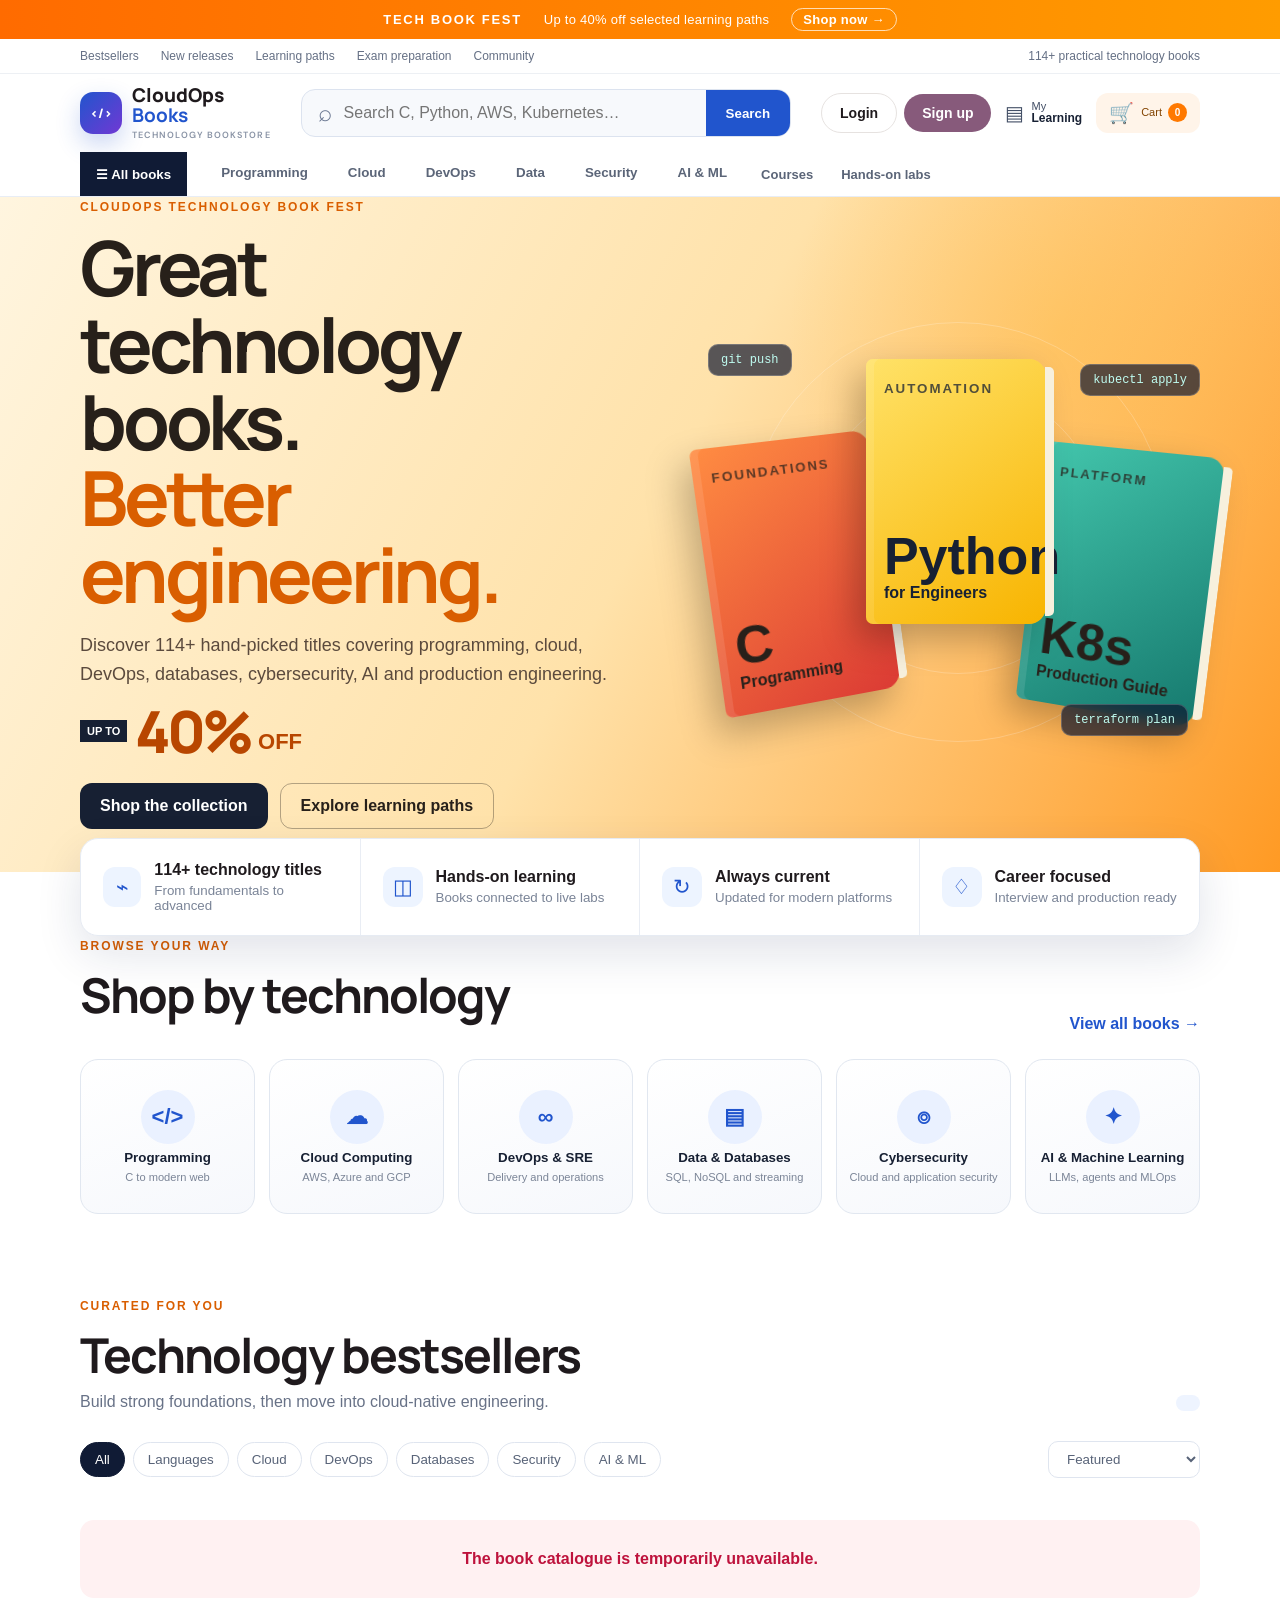
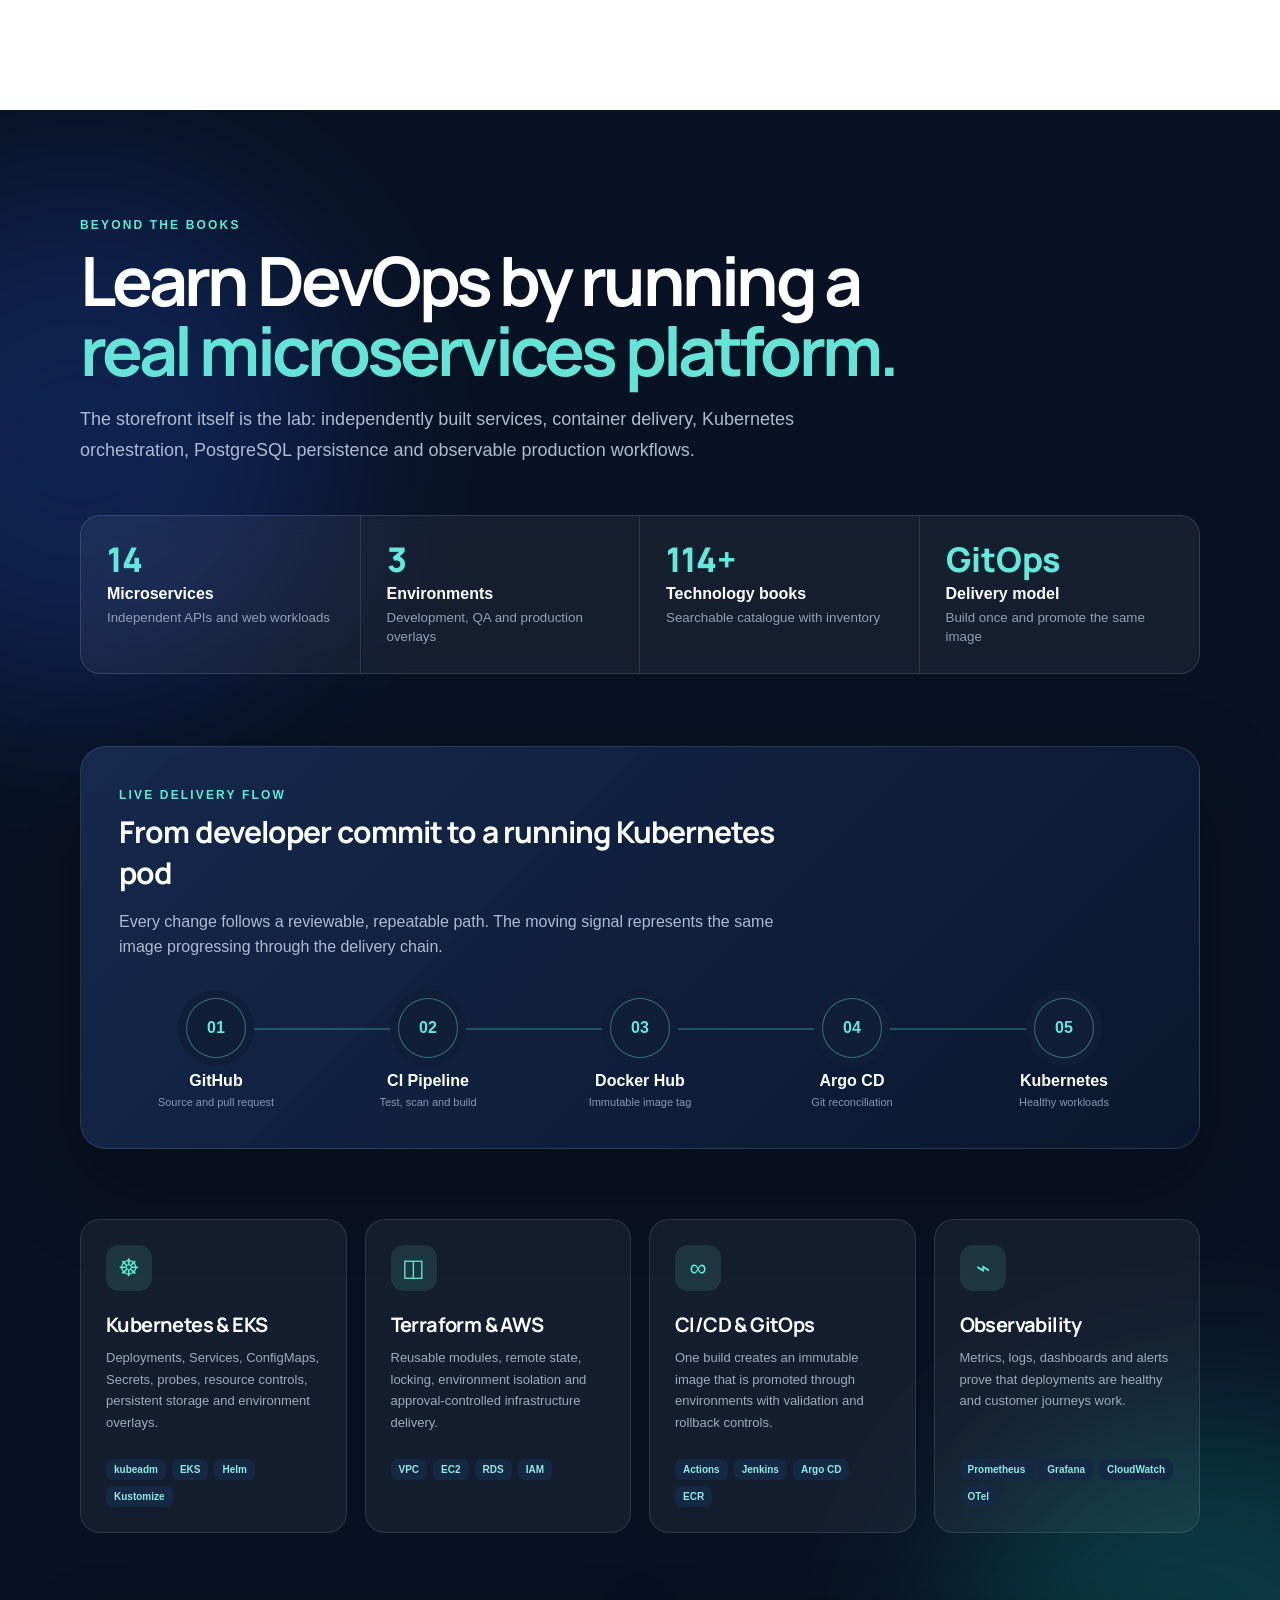
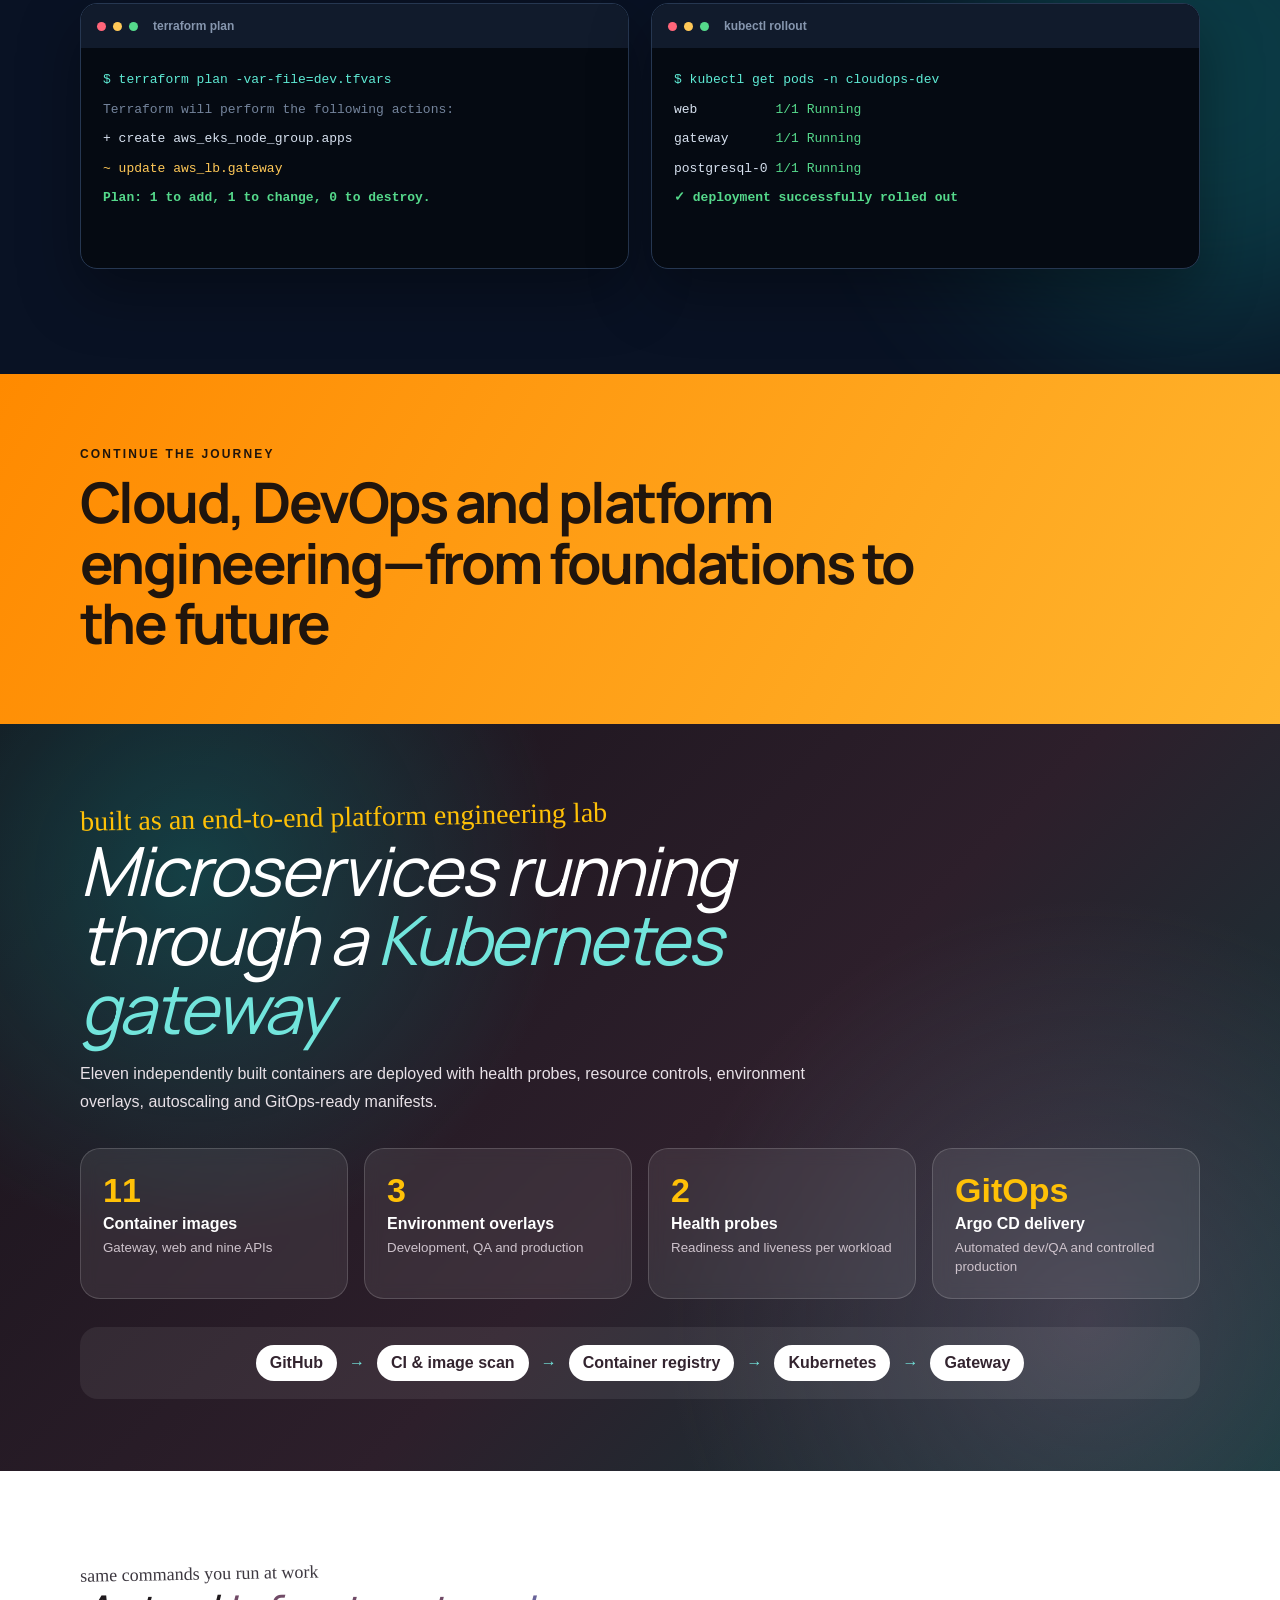
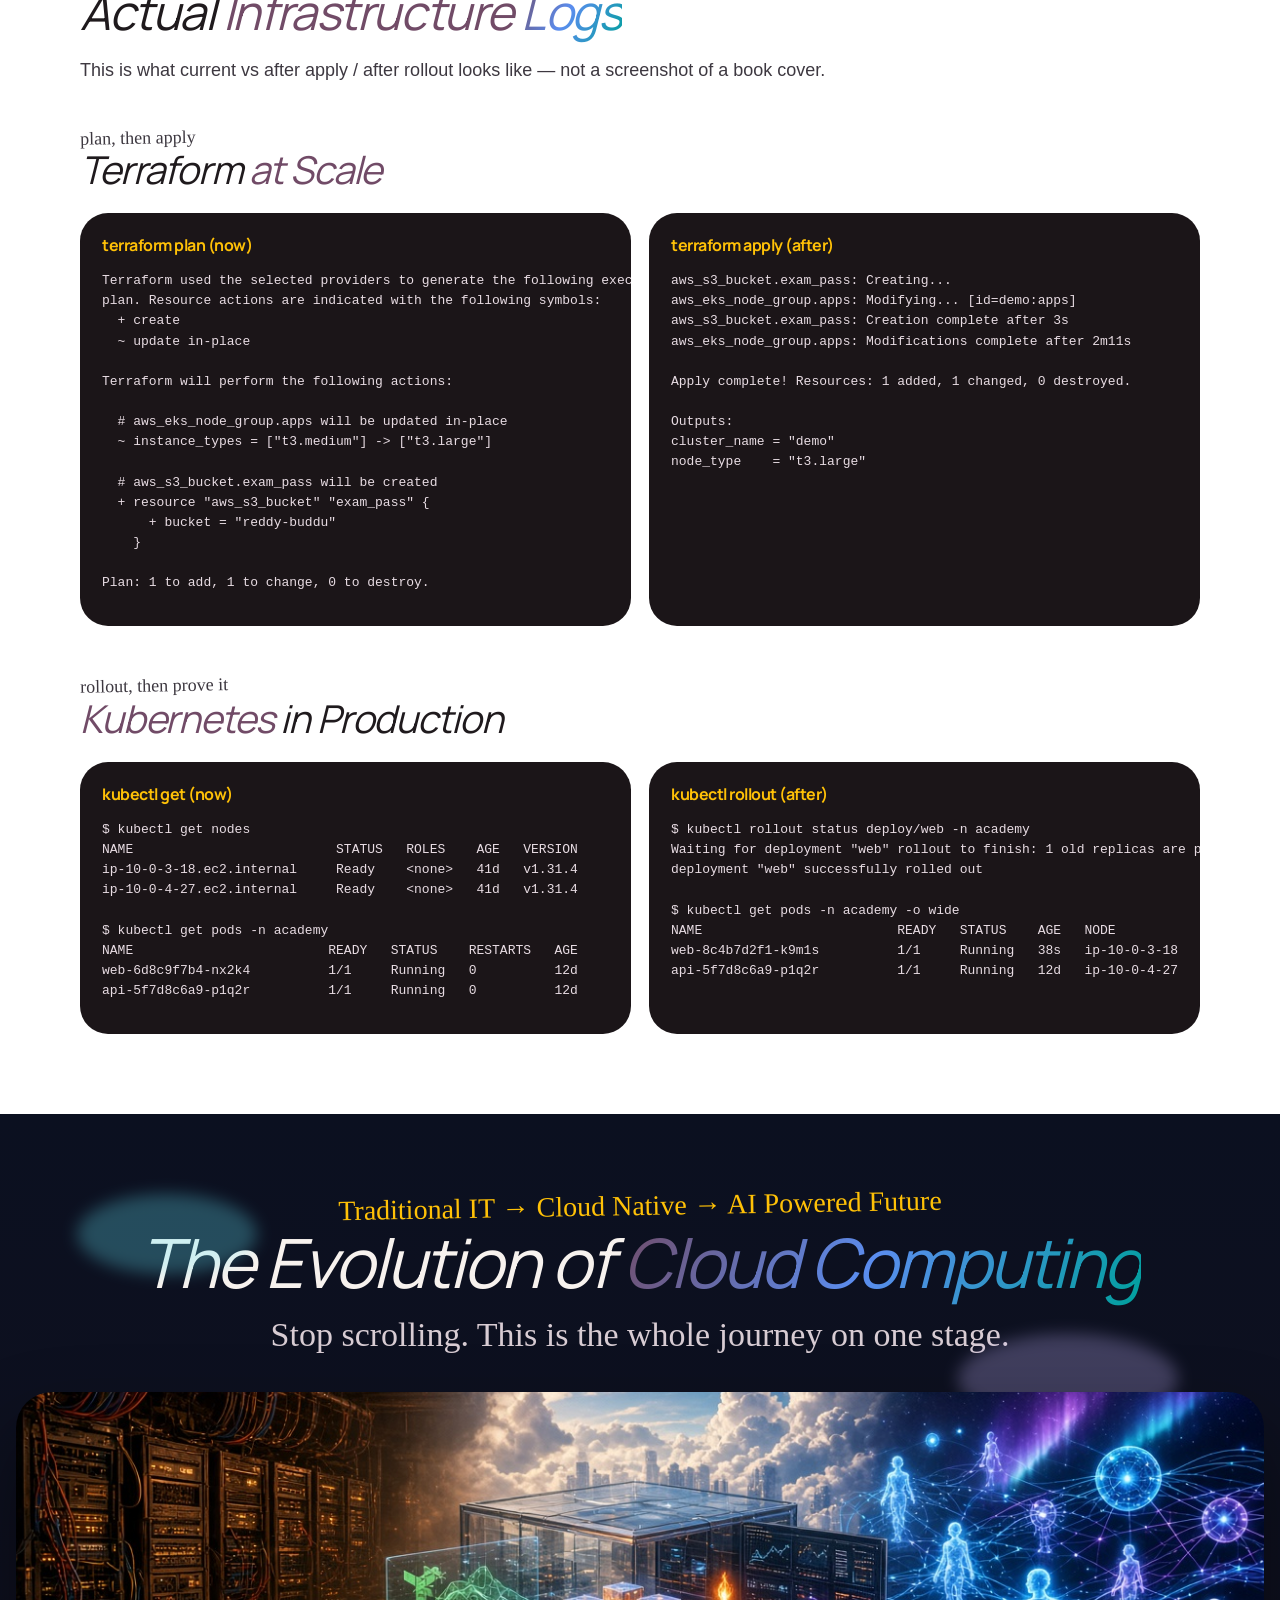
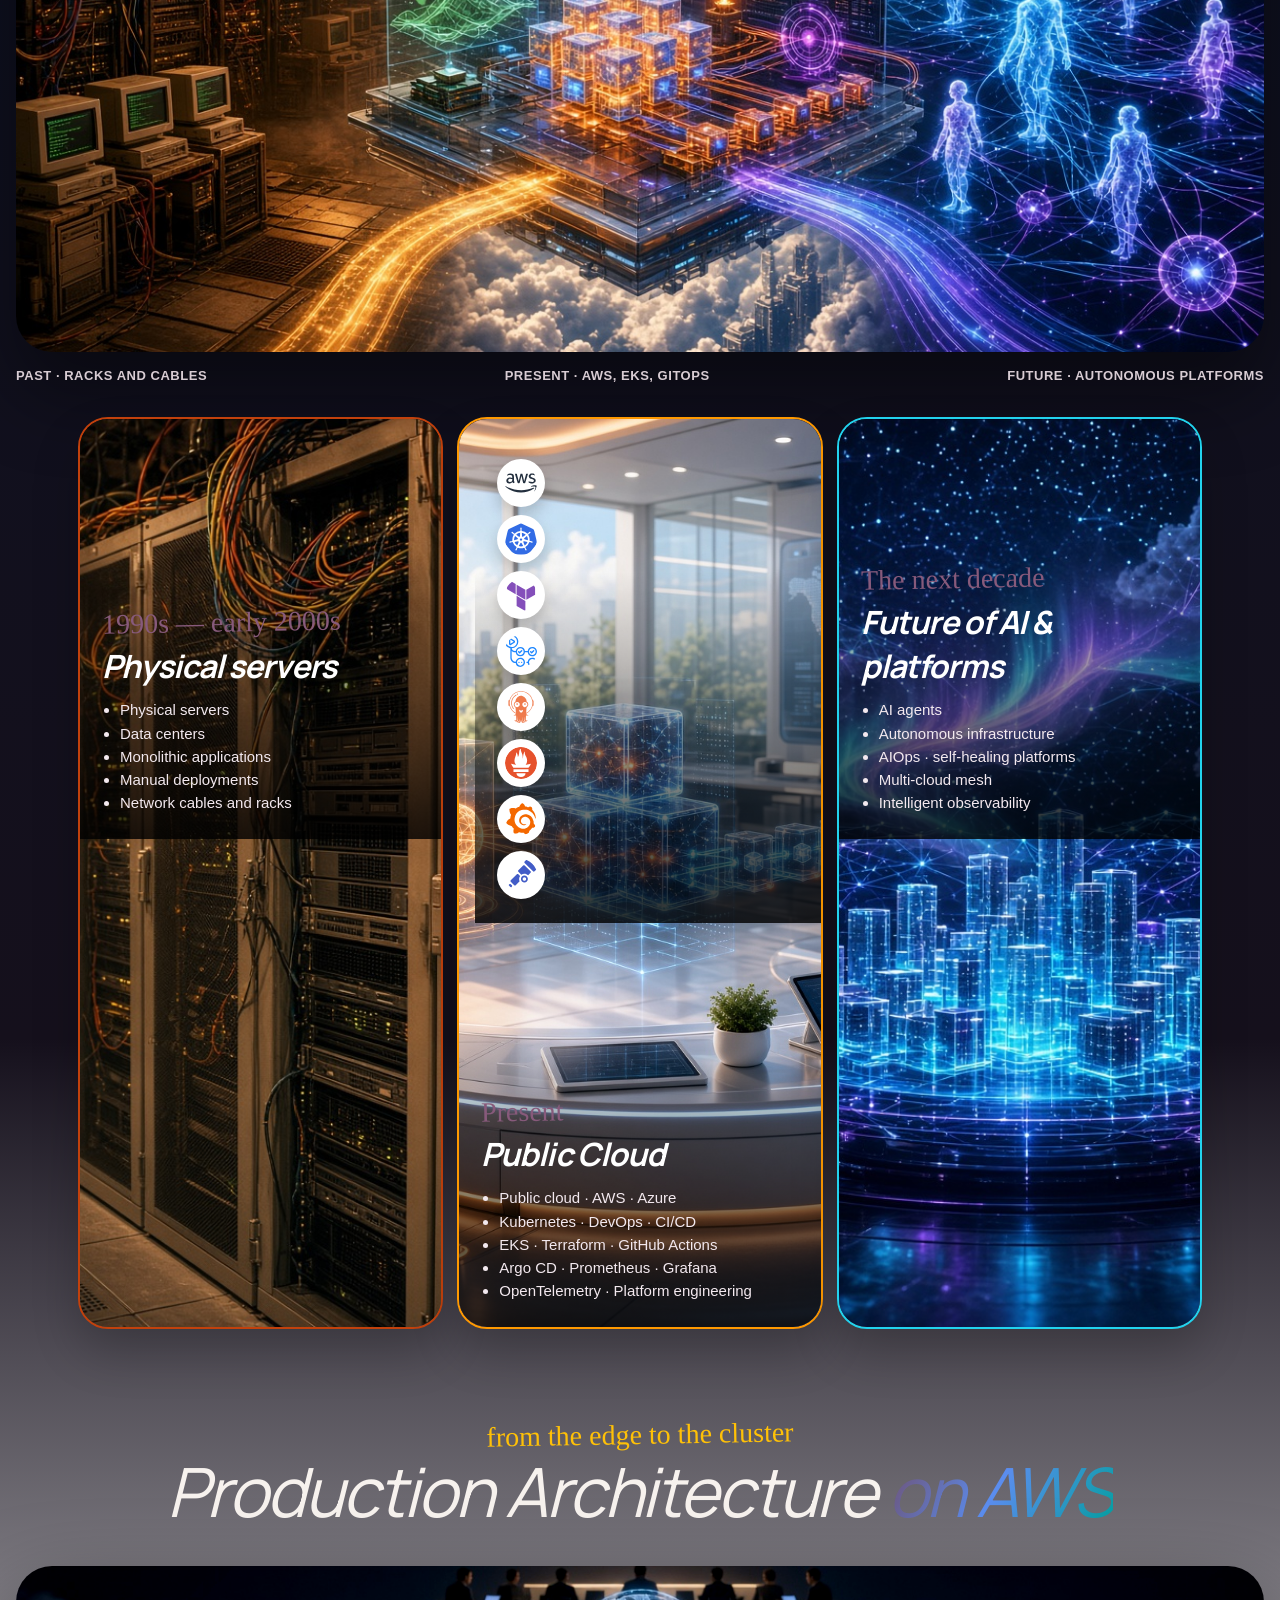
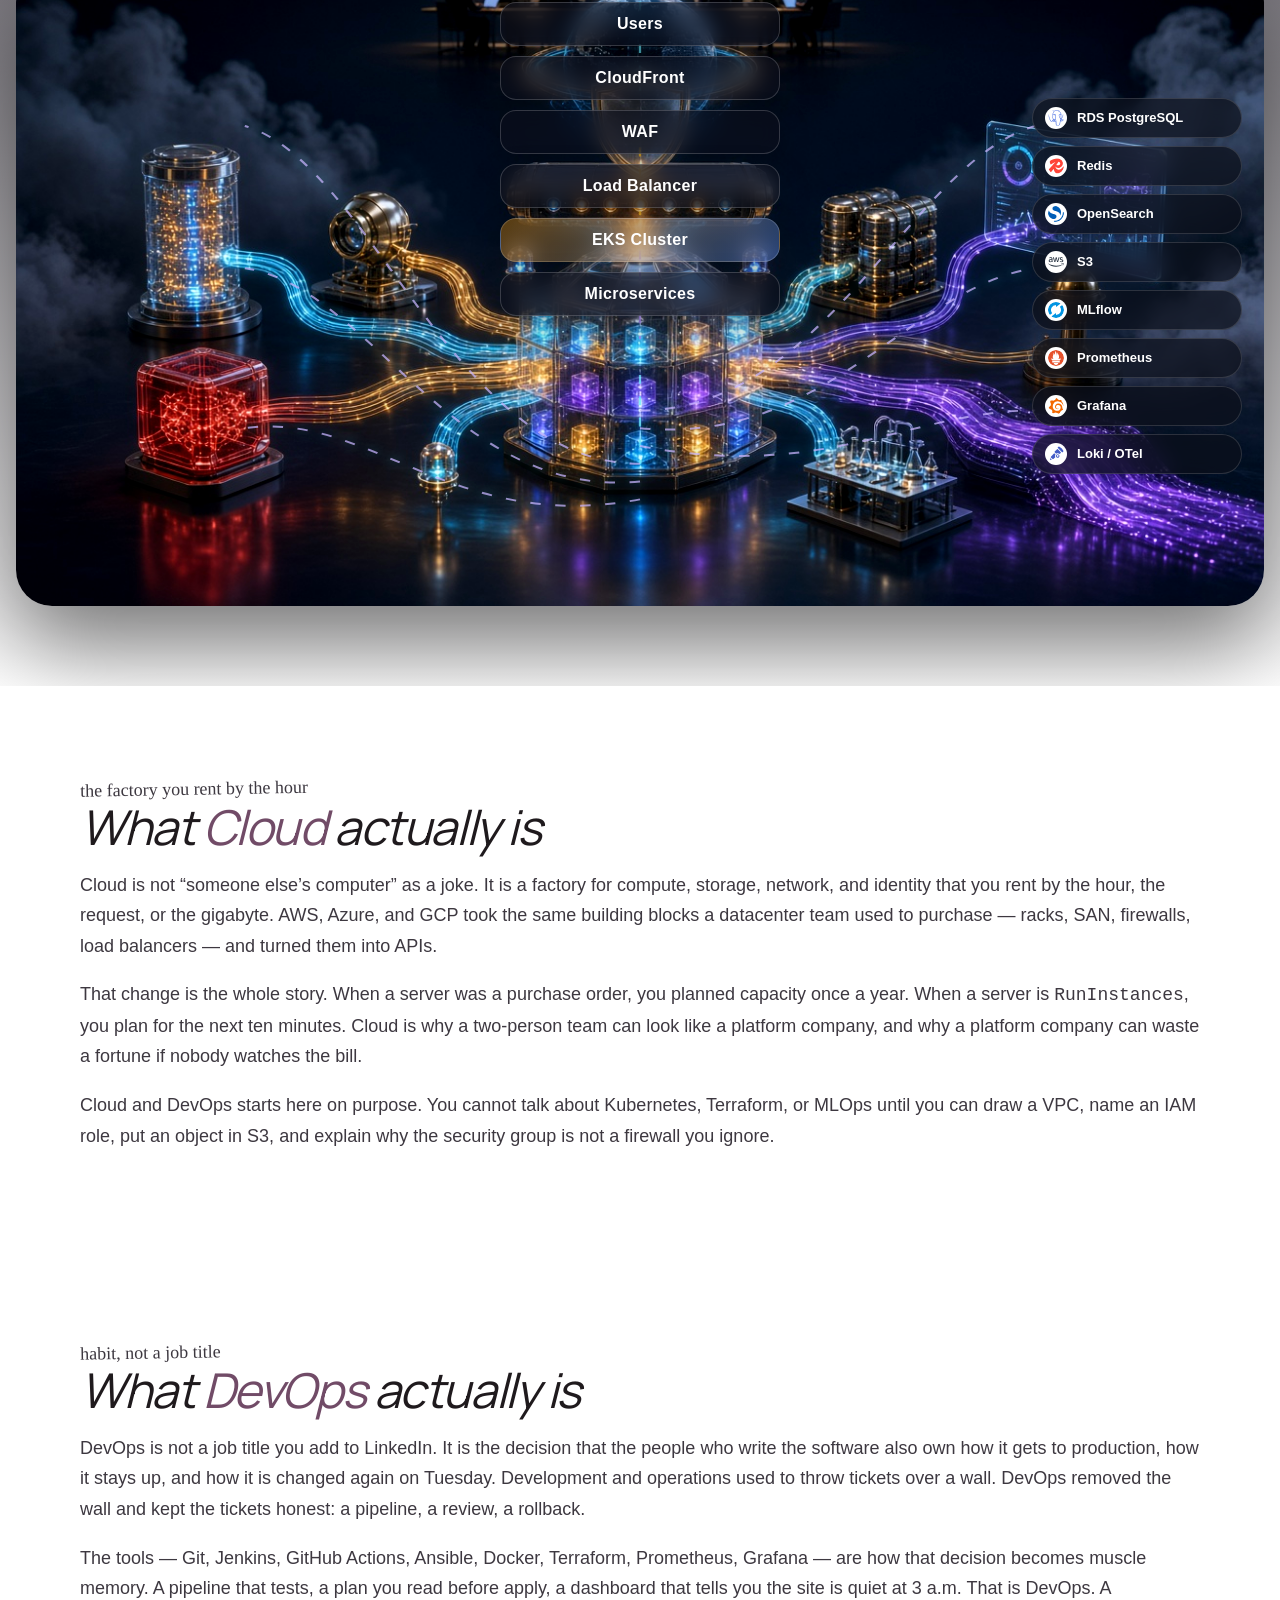
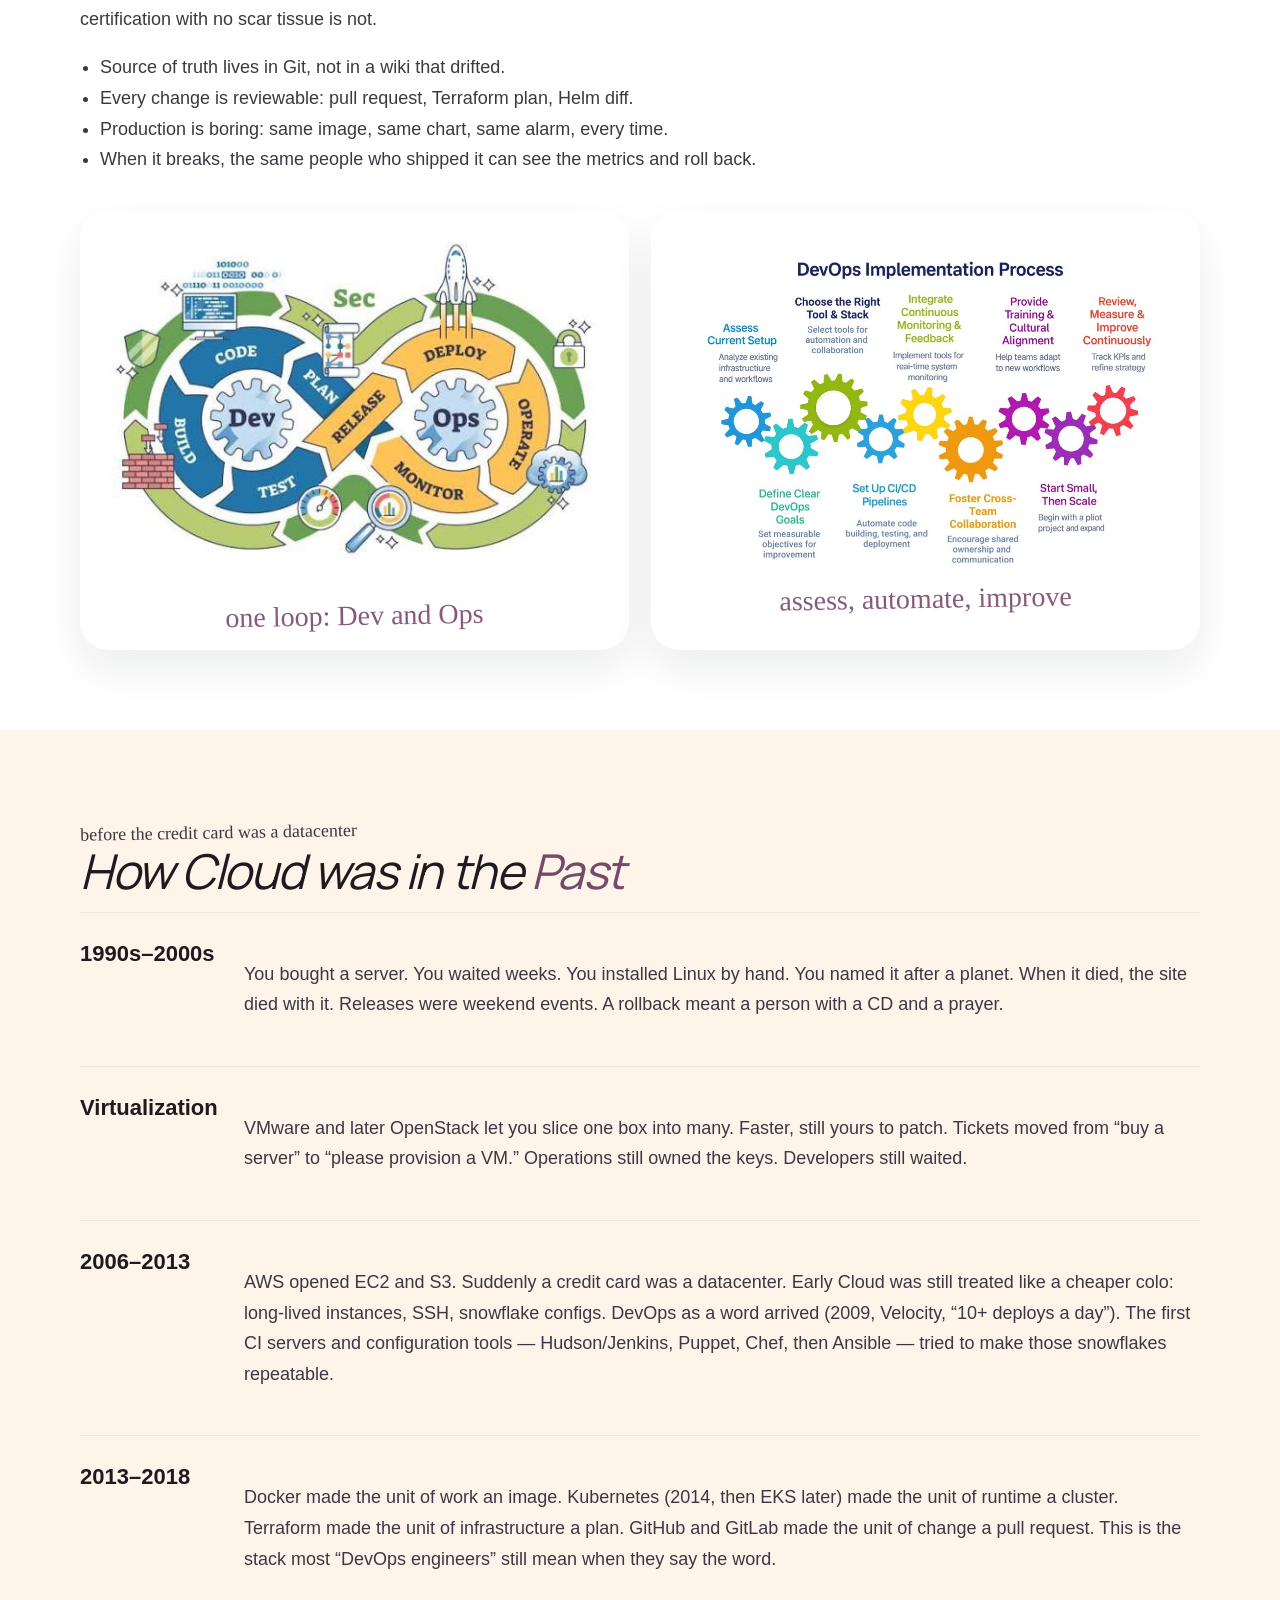
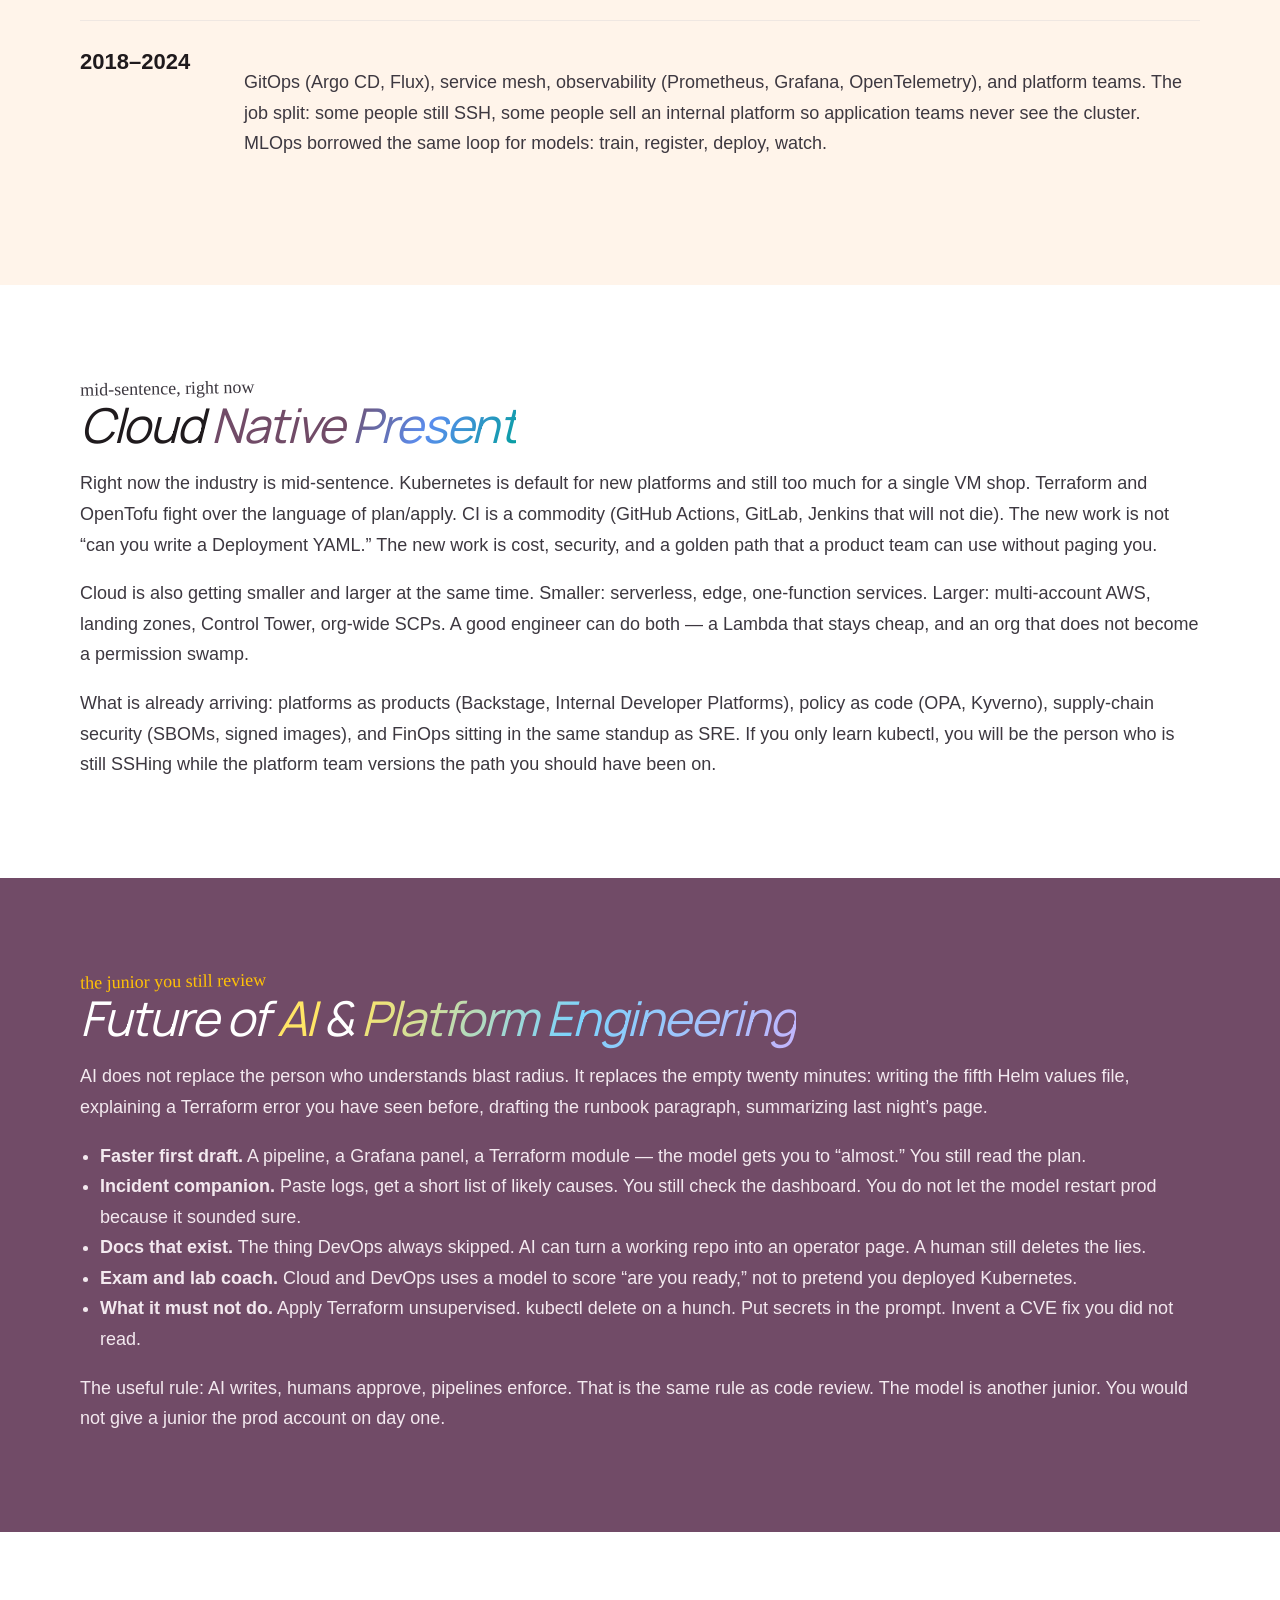
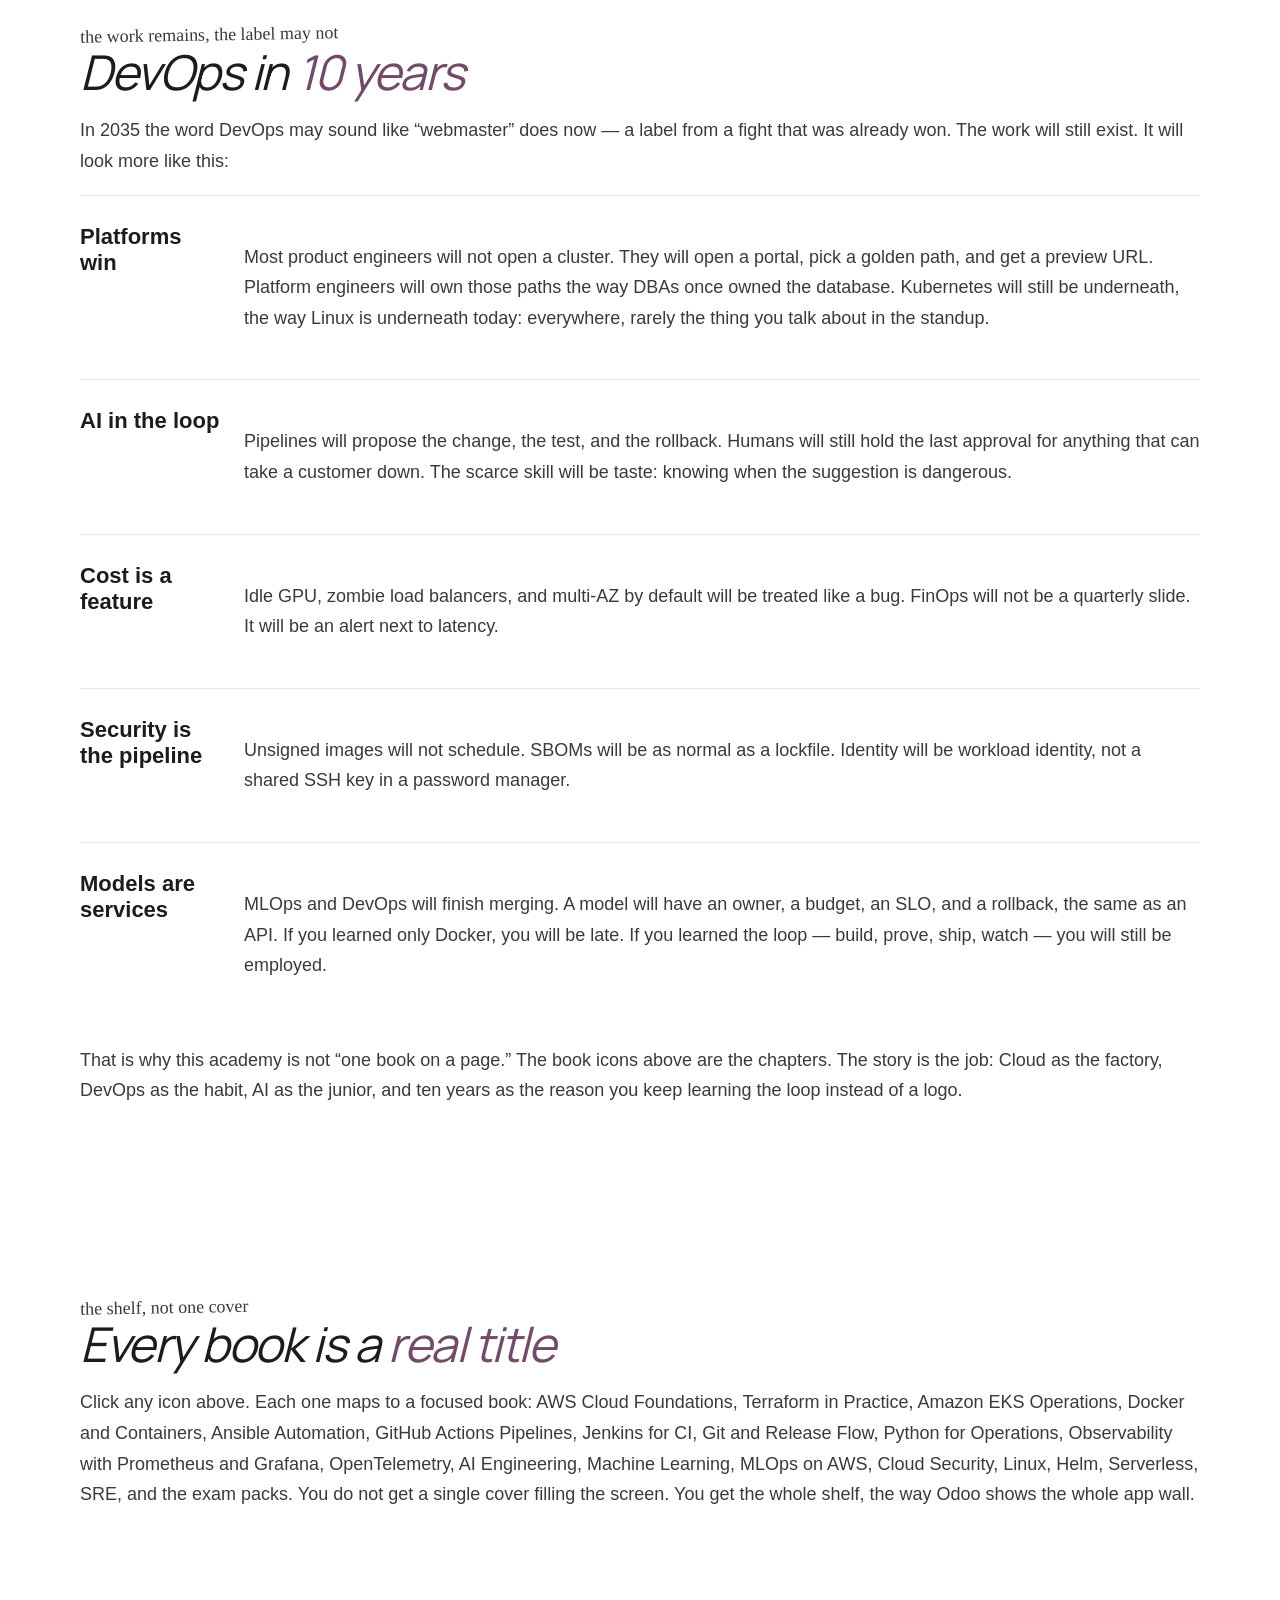
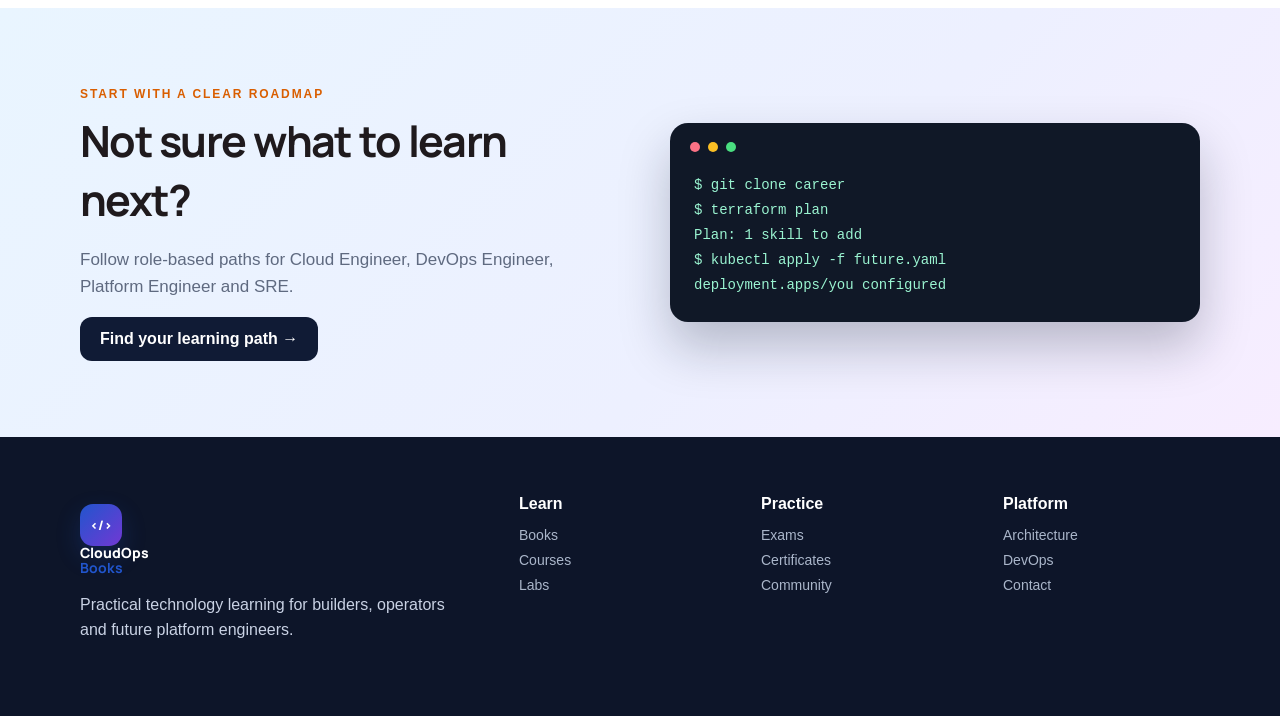
==== commit 07c383d2: "Restore complete Cloud and DevOps learning journey" ====
--- a/services/web/public/books.html
+++ b/services/web/public/books.html
@@ -123,6 +123,290 @@
       </div>
     </section>
 
+    <div class="deep-dive-divider"><div class="wrap"><span>CONTINUE THE JOURNEY</span><h2>Cloud, DevOps and platform engineering—from foundations to the future</h2></div></div>
+  <section id="platform-details" class="platform-proof legacy-reveal">
+    <div class="wrap">
+      <p class="kicker light">built as an end-to-end platform engineering lab</p>
+      <h2 class="display">Microservices running through a <em>Kubernetes gateway</em></h2>
+      <p class="platform-lead">Eleven independently built containers are deployed with health probes, resource controls, environment overlays, autoscaling and GitOps-ready manifests.</p>
+      <div class="platform-grid">
+        <article><strong>11</strong><span>Container images</span><small>Gateway, web and nine APIs</small></article>
+        <article><strong>3</strong><span>Environment overlays</span><small>Development, QA and production</small></article>
+        <article><strong>2</strong><span>Health probes</span><small>Readiness and liveness per workload</small></article>
+        <article><strong>GitOps</strong><span>Argo CD delivery</span><small>Automated dev/QA and controlled production</small></article>
+      </div>
+      <div class="platform-flow" aria-label="Deployment workflow">
+        <span>GitHub</span><b>→</b><span>CI &amp; image scan</span><b>→</b><span>Container registry</span><b>→</b><span>Kubernetes</span><b>→</b><span>Gateway</span>
+      </div>
+    </div>
+  </section>
+
+  <section id="infrastructure-logs" class="story wrap legacy-reveal">
+    <p class="kicker">same commands you run at work</p>
+    <h2 class="display">Actual <em>Infrastructure</em> <span class="grad">Logs</span></h2>
+    <p>This is what current vs after apply / after rollout looks like — not a screenshot of a book cover.</p>
+    <p class="kicker" style="margin-top:28px">plan, then apply</p>
+    <h3 class="display sm">Terraform <em>at Scale</em></h3>
+    <div class="log-grid">
+      <div class="log">
+        <h3>terraform plan (now)</h3>
+<pre>Terraform used the selected providers to generate the following execution
+plan. Resource actions are indicated with the following symbols:
+  + create
+  ~ update in-place
+
+Terraform will perform the following actions:
+
+  # aws_eks_node_group.apps will be updated in-place
+  ~ instance_types = ["t3.medium"] -> ["t3.large"]
+
+  # aws_s3_bucket.exam_pass will be created
+  + resource "aws_s3_bucket" "exam_pass" {
+      + bucket = "reddy-buddu"
+    }
+
+Plan: 1 to add, 1 to change, 0 to destroy.</pre>
+      </div>
+      <div class="log">
+        <h3>terraform apply (after)</h3>
+<pre>aws_s3_bucket.exam_pass: Creating...
+aws_eks_node_group.apps: Modifying... [id=demo:apps]
+aws_s3_bucket.exam_pass: Creation complete after 3s
+aws_eks_node_group.apps: Modifications complete after 2m11s
+
+Apply complete! Resources: 1 added, 1 changed, 0 destroyed.
+
+Outputs:
+cluster_name = "demo"
+node_type    = "t3.large"</pre>
+      </div>
+    </div>
+    <p class="kicker" style="margin-top:36px">rollout, then prove it</p>
+    <h3 class="display sm"><em>Kubernetes</em> in Production</h3>
+    <div class="log-grid">
+      <div class="log">
+        <h3>kubectl get (now)</h3>
+<pre>$ kubectl get nodes
+NAME                          STATUS   ROLES    AGE   VERSION
+ip-10-0-3-18.ec2.internal     Ready    &lt;none&gt;   41d   v1.31.4
+ip-10-0-4-27.ec2.internal     Ready    &lt;none&gt;   41d   v1.31.4
+
+$ kubectl get pods -n academy
+NAME                         READY   STATUS    RESTARTS   AGE
+web-6d8c9f7b4-nx2k4          1/1     Running   0          12d
+api-5f7d8c6a9-p1q2r          1/1     Running   0          12d</pre>
+      </div>
+      <div class="log">
+        <h3>kubectl rollout (after)</h3>
+<pre>$ kubectl rollout status deploy/web -n academy
+Waiting for deployment "web" rollout to finish: 1 old replicas are pending termination...
+deployment "web" successfully rolled out
+
+$ kubectl get pods -n academy -o wide
+NAME                         READY   STATUS    AGE   NODE
+web-8c4b7d2f1-k9m1s          1/1     Running   38s   ip-10-0-3-18
+api-5f7d8c6a9-p1q2r          1/1     Running   12d   ip-10-0-4-27</pre>
+      </div>
+    </div>
+  </section>
+
+  <section id="evolution" class="evo legacy-reveal">
+    <span class="cloud-orb o1" aria-hidden="true"></span>
+    <span class="cloud-orb o2" aria-hidden="true"></span>
+    <span class="cloud-orb o3" aria-hidden="true"></span>
+    <div class="wrap evo-head">
+      <p class="kicker">Traditional IT → Cloud Native → AI Powered Future</p>
+      <h2 class="display">The Evolution of <span class="grad">Cloud Computing</span></h2>
+      <p class="hand evo-note">Stop scrolling. This is the whole journey on one stage.</p>
+    </div>
+    <figure class="pano">
+      <img src="art/cloud-evolution-journey.jpg" alt="Traditional datacenter evolving into cloud native platforms and an AI-powered future">
+      <figcaption>
+        <span>Past · racks and cables</span>
+        <span>Present · AWS, EKS, GitOps</span>
+        <span>Future · autonomous platforms</span>
+      </figcaption>
+    </figure>
+    <div class="wrap era-grid">
+      <article class="era-card past">
+        <img src="art/legacy-datacenter.jpg" alt="Legacy datacenter aisle with server racks and network cables">
+        <div>
+          <p class="kicker">1990s — early 2000s</p>
+          <h3>Physical <em>servers</em></h3>
+          <ul>
+            <li>Physical servers</li>
+            <li>Data centers</li>
+            <li>Monolithic applications</li>
+            <li>Manual deployments</li>
+            <li>Network cables and racks</li>
+          </ul>
+        </div>
+      </article>
+      <article class="era-card now">
+        <img src="art/present-cloud-native.jpg" alt="Present cloud native AWS EKS and GitOps">
+        <div class="now-logos">
+          <img src="logos/amazonwebservices.svg" alt="AWS">
+          <img src="logos/kubernetes.svg" alt="Kubernetes">
+          <img src="logos/terraform.svg" alt="Terraform">
+          <img src="logos/githubactions.svg" alt="GitHub Actions">
+          <img src="logos/argo.svg" alt="Argo CD">
+          <img src="logos/prometheus.svg" alt="Prometheus">
+          <img src="logos/grafana.svg" alt="Grafana">
+          <img src="logos/opentelemetry.svg" alt="OpenTelemetry">
+        </div>
+        <div>
+          <p class="kicker">Present</p>
+          <h3>Public <em>Cloud</em></h3>
+          <ul>
+            <li>Public cloud · AWS · Azure</li>
+            <li>Kubernetes · DevOps · CI/CD</li>
+            <li>EKS · Terraform · GitHub Actions</li>
+            <li>Argo CD · Prometheus · Grafana</li>
+            <li>OpenTelemetry · Platform engineering</li>
+          </ul>
+        </div>
+      </article>
+      <article class="era-card next">
+        <img src="art/ai-future-platform.jpg" alt="AI agents and autonomous infrastructure">
+        <div>
+          <p class="kicker">The next decade</p>
+          <h3>Future of <em>AI</em> &amp; platforms</h3>
+          <ul>
+            <li>AI agents</li>
+            <li>Autonomous infrastructure</li>
+            <li>AIOps · self-healing platforms</li>
+            <li>Multi-cloud mesh</li>
+            <li>Intelligent observability</li>
+          </ul>
+        </div>
+      </article>
+    </div>
+    <div class="wrap evo-head" id="architecture">
+      <p class="kicker">from the edge to the cluster</p>
+      <h2 class="display">Production <em>Architecture</em> <span class="grad">on AWS</span></h2>
+    </div>
+    <div class="arch">
+      <img class="arch-bg" src="art/cloud-architecture-stage.jpg" alt="Photoreal AWS production architecture from users to EKS and data plane">
+      <svg class="arch-flow" viewBox="0 0 1200 720" preserveAspectRatio="none" aria-hidden="true">
+        <path class="pulse" d="M600 40 C600 90,600 90,600 140"/>
+        <path class="pulse d2" d="M600 180 C600 230,600 230,600 280"/>
+        <path class="pulse d3" d="M600 320 C600 370,600 370,600 420"/>
+        <path class="pulse" d="M600 460 C600 510,600 510,600 560"/>
+        <path class="pulse side" d="M600 500 C780 500,860 220,980 180"/>
+        <path class="pulse side d2" d="M600 520 C780 540,860 360,980 340"/>
+        <path class="pulse side d3" d="M600 540 C780 580,860 500,980 500"/>
+        <path class="pulse side" d="M600 560 C420 560,340 220,220 180"/>
+        <path class="pulse side d2" d="M600 580 C420 600,340 360,220 340"/>
+        <path class="pulse side d3" d="M600 600 C420 640,340 500,220 520"/>
+      </svg>
+      <div class="stack">
+        <div class="glass">Users</div>
+        <div class="glass">CloudFront</div>
+        <div class="glass">WAF</div>
+        <div class="glass">Load Balancer</div>
+        <div class="glass accent">EKS Cluster</div>
+        <div class="glass">Microservices</div>
+      </div>
+      <aside class="deps">
+        <div><img src="logos/postgresql.svg" alt=""> RDS PostgreSQL</div>
+        <div><img src="logos/redis.svg" alt=""> Redis</div>
+        <div><img src="logos/opensearch.svg" alt=""> OpenSearch</div>
+        <div><img src="logos/amazonwebservices.svg" alt=""> S3</div>
+        <div><img src="logos/mlflow.svg" alt=""> MLflow</div>
+        <div><img src="logos/prometheus.svg" alt=""> Prometheus</div>
+        <div><img src="logos/grafana.svg" alt=""> Grafana</div>
+        <div><img src="logos/opentelemetry.svg" alt=""> Loki / OTel</div>
+      </aside>
+    </div>
+  </section>
+
+  <section id="cloud" class="story wrap legacy-reveal">
+    <p class="kicker">the factory you rent by the hour</p>
+    <h2 class="display">What <em>Cloud</em> actually is</h2>
+    <p>Cloud is not “someone else’s computer” as a joke. It is a factory for compute, storage, network, and identity that you rent by the hour, the request, or the gigabyte. AWS, Azure, and GCP took the same building blocks a datacenter team used to purchase — racks, SAN, firewalls, load balancers — and turned them into APIs.</p>
+    <p>That change is the whole story. When a server was a purchase order, you planned capacity once a year. When a server is <code>RunInstances</code>, you plan for the next ten minutes. Cloud is why a two-person team can look like a platform company, and why a platform company can waste a fortune if nobody watches the bill.</p>
+    <p>Cloud and DevOps starts here on purpose. You cannot talk about Kubernetes, Terraform, or MLOps until you can draw a VPC, name an IAM role, put an object in S3, and explain why the security group is not a firewall you ignore.</p>
+  </section>
+
+  <section id="devops" class="story wrap legacy-reveal">
+    <p class="kicker">habit, not a job title</p>
+    <h2 class="display">What <em>DevOps</em> actually is</h2>
+    <p>DevOps is not a job title you add to LinkedIn. It is the decision that the people who write the software also own how it gets to production, how it stays up, and how it is changed again on Tuesday. Development and operations used to throw tickets over a wall. DevOps removed the wall and kept the tickets honest: a pipeline, a review, a rollback.</p>
+    <p>The tools — Git, Jenkins, GitHub Actions, Ansible, Docker, Terraform, Prometheus, Grafana — are how that decision becomes muscle memory. A pipeline that tests, a plan you read before apply, a dashboard that tells you the site is quiet at 3 a.m. That is DevOps. A certification with no scar tissue is not.</p>
+    <ul>
+      <li>Source of truth lives in Git, not in a wiki that drifted.</li>
+      <li>Every change is reviewable: pull request, Terraform plan, Helm diff.</li>
+      <li>Production is boring: same image, same chart, same alarm, every time.</li>
+      <li>When it breaks, the same people who shipped it can see the metrics and roll back.</li>
+    </ul>
+    <div class="logo-stage">
+      <figure>
+        <img src="art/devops-infinity.png" alt="Dev and Ops infinity loop from code to operate">
+        <figcaption class="kicker">one loop: Dev and Ops</figcaption>
+      </figure>
+      <figure>
+        <img src="art/devops-implementation.png" alt="DevOps implementation process with connected gears">
+        <figcaption class="kicker">assess, automate, improve</figcaption>
+      </figure>
+    </div>
+  </section>
+
+  <section id="past" class="story band legacy-reveal">
+    <div class="wrap">
+      <p class="kicker">before the credit card was a datacenter</p>
+      <h2 class="display">How Cloud was in the <em>Past</em></h2>
+      <div class="era"><strong>1990s–2000s</strong><div><p>You bought a server. You waited weeks. You installed Linux by hand. You named it after a planet. When it died, the site died with it. Releases were weekend events. A rollback meant a person with a CD and a prayer.</p></div></div>
+      <div class="era"><strong>Virtualization</strong><div><p>VMware and later OpenStack let you slice one box into many. Faster, still yours to patch. Tickets moved from “buy a server” to “please provision a VM.” Operations still owned the keys. Developers still waited.</p></div></div>
+      <div class="era"><strong>2006–2013</strong><div><p>AWS opened EC2 and S3. Suddenly a credit card was a datacenter. Early Cloud was still treated like a cheaper colo: long-lived instances, SSH, snowflake configs. DevOps as a word arrived (2009, Velocity, “10+ deploys a day”). The first CI servers and configuration tools — Hudson/Jenkins, Puppet, Chef, then Ansible — tried to make those snowflakes repeatable.</p></div></div>
+      <div class="era"><strong>2013–2018</strong><div><p>Docker made the unit of work an image. Kubernetes (2014, then EKS later) made the unit of runtime a cluster. Terraform made the unit of infrastructure a plan. GitHub and GitLab made the unit of change a pull request. This is the stack most “DevOps engineers” still mean when they say the word.</p></div></div>
+      <div class="era"><strong>2018–2024</strong><div><p>GitOps (Argo CD, Flux), service mesh, observability (Prometheus, Grafana, OpenTelemetry), and platform teams. The job split: some people still SSH, some people sell an internal platform so application teams never see the cluster. MLOps borrowed the same loop for models: train, register, deploy, watch.</p></div></div>
+    </div>
+  </section>
+
+  <section id="future" class="story wrap legacy-reveal">
+    <p class="kicker">mid-sentence, right now</p>
+    <h2 class="display">Cloud <em>Native</em> <span class="grad">Present</span></h2>
+    <p>Right now the industry is mid-sentence. Kubernetes is default for new platforms and still too much for a single VM shop. Terraform and OpenTofu fight over the language of plan/apply. CI is a commodity (GitHub Actions, GitLab, Jenkins that will not die). The new work is not “can you write a Deployment YAML.” The new work is cost, security, and a golden path that a product team can use without paging you.</p>
+    <p>Cloud is also getting smaller and larger at the same time. Smaller: serverless, edge, one-function services. Larger: multi-account AWS, landing zones, Control Tower, org-wide SCPs. A good engineer can do both — a Lambda that stays cheap, and an org that does not become a permission swamp.</p>
+    <p>What is already arriving: platforms as products (Backstage, Internal Developer Platforms), policy as code (OPA, Kyverno), supply-chain security (SBOMs, signed images), and FinOps sitting in the same standup as SRE. If you only learn kubectl, you will be the person who is still SSHing while the platform team versions the path you should have been on.</p>
+  </section>
+
+  <section id="ai" class="story band-plum legacy-reveal">
+    <div class="wrap">
+      <p class="kicker light">the junior you still review</p>
+      <h2 class="display">Future of <em>AI</em> &amp; <span class="grad light">Platform Engineering</span></h2>
+      <p>AI does not replace the person who understands blast radius. It replaces the empty twenty minutes: writing the fifth Helm values file, explaining a Terraform error you have seen before, drafting the runbook paragraph, summarizing last night’s page.</p>
+      <ul>
+        <li><b>Faster first draft.</b> A pipeline, a Grafana panel, a Terraform module — the model gets you to “almost.” You still read the plan.</li>
+        <li><b>Incident companion.</b> Paste logs, get a short list of likely causes. You still check the dashboard. You do not let the model restart prod because it sounded sure.</li>
+        <li><b>Docs that exist.</b> The thing DevOps always skipped. AI can turn a working repo into an operator page. A human still deletes the lies.</li>
+        <li><b>Exam and lab coach.</b> Cloud and DevOps uses a model to score “are you ready,” not to pretend you deployed Kubernetes.</li>
+        <li><b>What it must not do.</b> Apply Terraform unsupervised. kubectl delete on a hunch. Put secrets in the prompt. Invent a CVE fix you did not read.</li>
+      </ul>
+      <p>The useful rule: AI writes, humans approve, pipelines enforce. That is the same rule as code review. The model is another junior. You would not give a junior the prod account on day one.</p>
+    </div>
+  </section>
+
+  <section id="ten" class="story wrap legacy-reveal">
+    <p class="kicker">the work remains, the label may not</p>
+    <h2 class="display">DevOps in <em>10 years</em></h2>
+    <p>In 2035 the word DevOps may sound like “webmaster” does now — a label from a fight that was already won. The work will still exist. It will look more like this:</p>
+    <div class="era"><strong>Platforms win</strong><div><p>Most product engineers will not open a cluster. They will open a portal, pick a golden path, and get a preview URL. Platform engineers will own those paths the way DBAs once owned the database. Kubernetes will still be underneath, the way Linux is underneath today: everywhere, rarely the thing you talk about in the standup.</p></div></div>
+    <div class="era"><strong>AI in the loop</strong><div><p>Pipelines will propose the change, the test, and the rollback. Humans will still hold the last approval for anything that can take a customer down. The scarce skill will be taste: knowing when the suggestion is dangerous.</p></div></div>
+    <div class="era"><strong>Cost is a feature</strong><div><p>Idle GPU, zombie load balancers, and multi-AZ by default will be treated like a bug. FinOps will not be a quarterly slide. It will be an alert next to latency.</p></div></div>
+    <div class="era"><strong>Security is the pipeline</strong><div><p>Unsigned images will not schedule. SBOMs will be as normal as a lockfile. Identity will be workload identity, not a shared SSH key in a password manager.</p></div></div>
+    <div class="era"><strong>Models are services</strong><div><p>MLOps and DevOps will finish merging. A model will have an owner, a budget, an SLO, and a rollback, the same as an API. If you learned only Docker, you will be late. If you learned the loop — build, prove, ship, watch — you will still be employed.</p></div></div>
+    <p>That is why this academy is not “one book on a page.” The book icons above are the chapters. The story is the job: Cloud as the factory, DevOps as the habit, AI as the junior, and ten years as the reason you keep learning the loop instead of a logo.</p>
+  </section>
+
+  <section id="book-story" class="story wrap legacy-reveal">
+    <p class="kicker">the shelf, not one cover</p>
+    <h2 class="display">Every book is a <em>real title</em></h2>
+    <p>Click any icon above. Each one maps to a focused book: AWS Cloud Foundations, Terraform in Practice, Amazon EKS Operations, Docker and Containers, Ansible Automation, GitHub Actions Pipelines, Jenkins for CI, Git and Release Flow, Python for Operations, Observability with Prometheus and Grafana, OpenTelemetry, AI Engineering, Machine Learning, MLOps on AWS, Cloud Security, Linux, Helm, Serverless, SRE, and the exam packs. You do not get a single cover filling the screen. You get the whole shelf, the way Odoo shows the whole app wall.</p>
+  </section>
+
+
+
     <section class="store-banner">
       <div class="wrap store-banner-grid"><div><span class="store-kicker">START WITH A CLEAR ROADMAP</span><h2>Not sure what to learn next?</h2><p>Follow role-based paths for Cloud Engineer, DevOps Engineer, Platform Engineer and SRE.</p><a class="store-btn dark" href="paths.html">Find your learning path →</a></div><div class="terminal-art"><i></i><i></i><i></i><pre>$ git clone career
 $ terraform plan
@@ -135,6 +419,6 @@
   <footer class="store-footer"><div class="wrap"><div><a class="store-brand inverted" href="/"><span class="store-mark">&lt;/&gt;</span><span>CloudOps <b>Books</b></span></a><p>Practical technology learning for builders, operators and future platform engineers.</p></div><div><b>Learn</b><a href="books.html">Books</a><a href="courses.html">Courses</a><a href="labs.html">Labs</a></div><div><b>Practice</b><a href="exams.html">Exams</a><a href="certificates.html">Certificates</a><a href="community.html">Community</a></div><div><b>Platform</b><a href="index.html#platform">Architecture</a><a href="index.html#devops">DevOps</a><a href="contact.html">Contact</a></div></div></footer>
   <div class="store-toast" id="store-toast" role="status" aria-live="polite"></div>
   <script src="assets/shop.js?v=storefront-5"></script>
-  <script>const revealObserver=new IntersectionObserver(entries=>entries.forEach(entry=>{if(entry.isIntersecting){entry.target.classList.add('visible');revealObserver.unobserve(entry.target)}}),{threshold:.14});document.querySelectorAll('.reveal-on-scroll').forEach(element=>revealObserver.observe(element));</script>
+  <script>const revealObserver=new IntersectionObserver(entries=>entries.forEach(entry=>{if(entry.isIntersecting){entry.target.classList.add('visible');revealObserver.unobserve(entry.target)}}),{threshold:.1});document.querySelectorAll('.reveal-on-scroll,.legacy-reveal').forEach(element=>revealObserver.observe(element));</script>
 </body>
 </html>
--- a/services/web/public/assets/app.css
+++ b/services/web/public/assets/app.css
@@ -625,6 +625,8 @@
 .engineering-grid{display:grid;grid-template-columns:repeat(4,1fr);gap:18px;margin:70px 0}.engineering-card{padding:25px;border:1px solid rgba(255,255,255,.11);border-radius:20px;background:rgba(255,255,255,.05);transition:.3s ease}.engineering-card:hover{transform:translateY(-9px);border-color:rgba(94,234,212,.55);background:rgba(255,255,255,.085)}.engineering-card>span{width:46px;height:46px;display:grid;place-items:center;border-radius:13px;background:rgba(94,234,212,.12);color:#5eead4;font-size:24px}.engineering-card h3{margin:20px 0 9px;color:#fff;font-size:20px}.engineering-card p{min-height:112px;margin:0;color:#9eabc0;font-size:13px;line-height:1.65}.engineering-card>div{display:flex;flex-wrap:wrap;gap:6px}.engineering-card>div b{padding:5px 8px;border-radius:7px;background:#152844;color:#8feadf;font-size:10px}
 .terminal-pair{display:grid;grid-template-columns:1fr 1fr;gap:22px}.live-terminal{overflow:hidden;border:1px solid #263751;border-radius:17px;background:#050a12;box-shadow:0 24px 60px rgba(0,0,0,.35)}.live-terminal header{height:44px;display:flex;align-items:center;gap:7px;padding:0 16px;background:#111b2c}.live-terminal header i{width:9px;height:9px;border-radius:50%;background:#ff657a}.live-terminal header i:nth-child(2){background:#ffc857}.live-terminal header i:nth-child(3){background:#55d98b}.live-terminal header b{margin-left:8px;color:#8696ae;font-size:12px}.live-terminal code{min-height:220px;padding:22px;display:flex;flex-direction:column;gap:10px;color:#d7e1ef;font:13px/1.5 ui-monospace,SFMono-Regular,Consolas,monospace}.live-terminal code>span:first-child{color:#5eead4}.live-terminal code strong,.live-terminal code em{color:#55d98b;font-style:normal}.live-terminal code .amber{color:#ffc857}.live-terminal code .muted{color:#74849c}
 .reveal-on-scroll{opacity:0;transform:translateY(34px);transition:opacity .75s ease,transform .75s cubic-bezier(.2,.8,.2,1)}.reveal-on-scroll.visible{opacity:1;transform:none}.engineering-card:nth-child(2){transition-delay:.1s}.engineering-card:nth-child(3){transition-delay:.2s}.engineering-card:nth-child(4){transition-delay:.3s}@media(prefers-reduced-motion:reduce){.reveal-on-scroll{opacity:1;transform:none}.flow-line i,.devops-glow{animation:none}}
+.deep-dive-divider{padding:70px 0;background:linear-gradient(120deg,#ff8a00,#ffb52e);color:#20150d}.deep-dive-divider span{font-size:12px;font-weight:900;letter-spacing:.18em}.deep-dive-divider h2{max-width:900px;margin:10px 0 0;font-size:clamp(34px,4.5vw,56px);line-height:1.08;letter-spacing:-.045em}.legacy-reveal{opacity:0;transform:translateY(28px);transition:opacity .8s ease,transform .8s cubic-bezier(.2,.8,.2,1)}.legacy-reveal.visible{opacity:1;transform:none}.legacy-reveal .era-card,.legacy-reveal .plan,.legacy-reveal .log{transition:transform .28s ease,box-shadow .28s ease}.legacy-reveal .era-card:hover,.legacy-reveal .plan:hover,.legacy-reveal .log:hover{transform:translateY(-6px);box-shadow:0 22px 48px rgba(17,24,39,.14)}
+@media(prefers-reduced-motion:reduce){.legacy-reveal{opacity:1;transform:none}}
 @media(max-width:980px){.devops-stats,.engineering-grid{grid-template-columns:repeat(2,1fr)}.devops-stats article:nth-child(2){border-right:0}.delivery-flow{grid-template-columns:repeat(5,150px);overflow-x:auto;padding-bottom:15px}.terminal-pair{grid-template-columns:1fr}}
 @media(max-width:600px){.devops-showcase{padding:70px 0}.devops-stats,.engineering-grid{grid-template-columns:1fr}.devops-stats article{border-right:0;border-bottom:1px solid rgba(255,255,255,.11)}.delivery-stage{padding:24px}.engineering-card p{min-height:auto;margin-bottom:18px}.live-terminal code{font-size:11px}}
 .subject-grid { display:grid; grid-template-columns:repeat(6,1fr); gap:14px; }
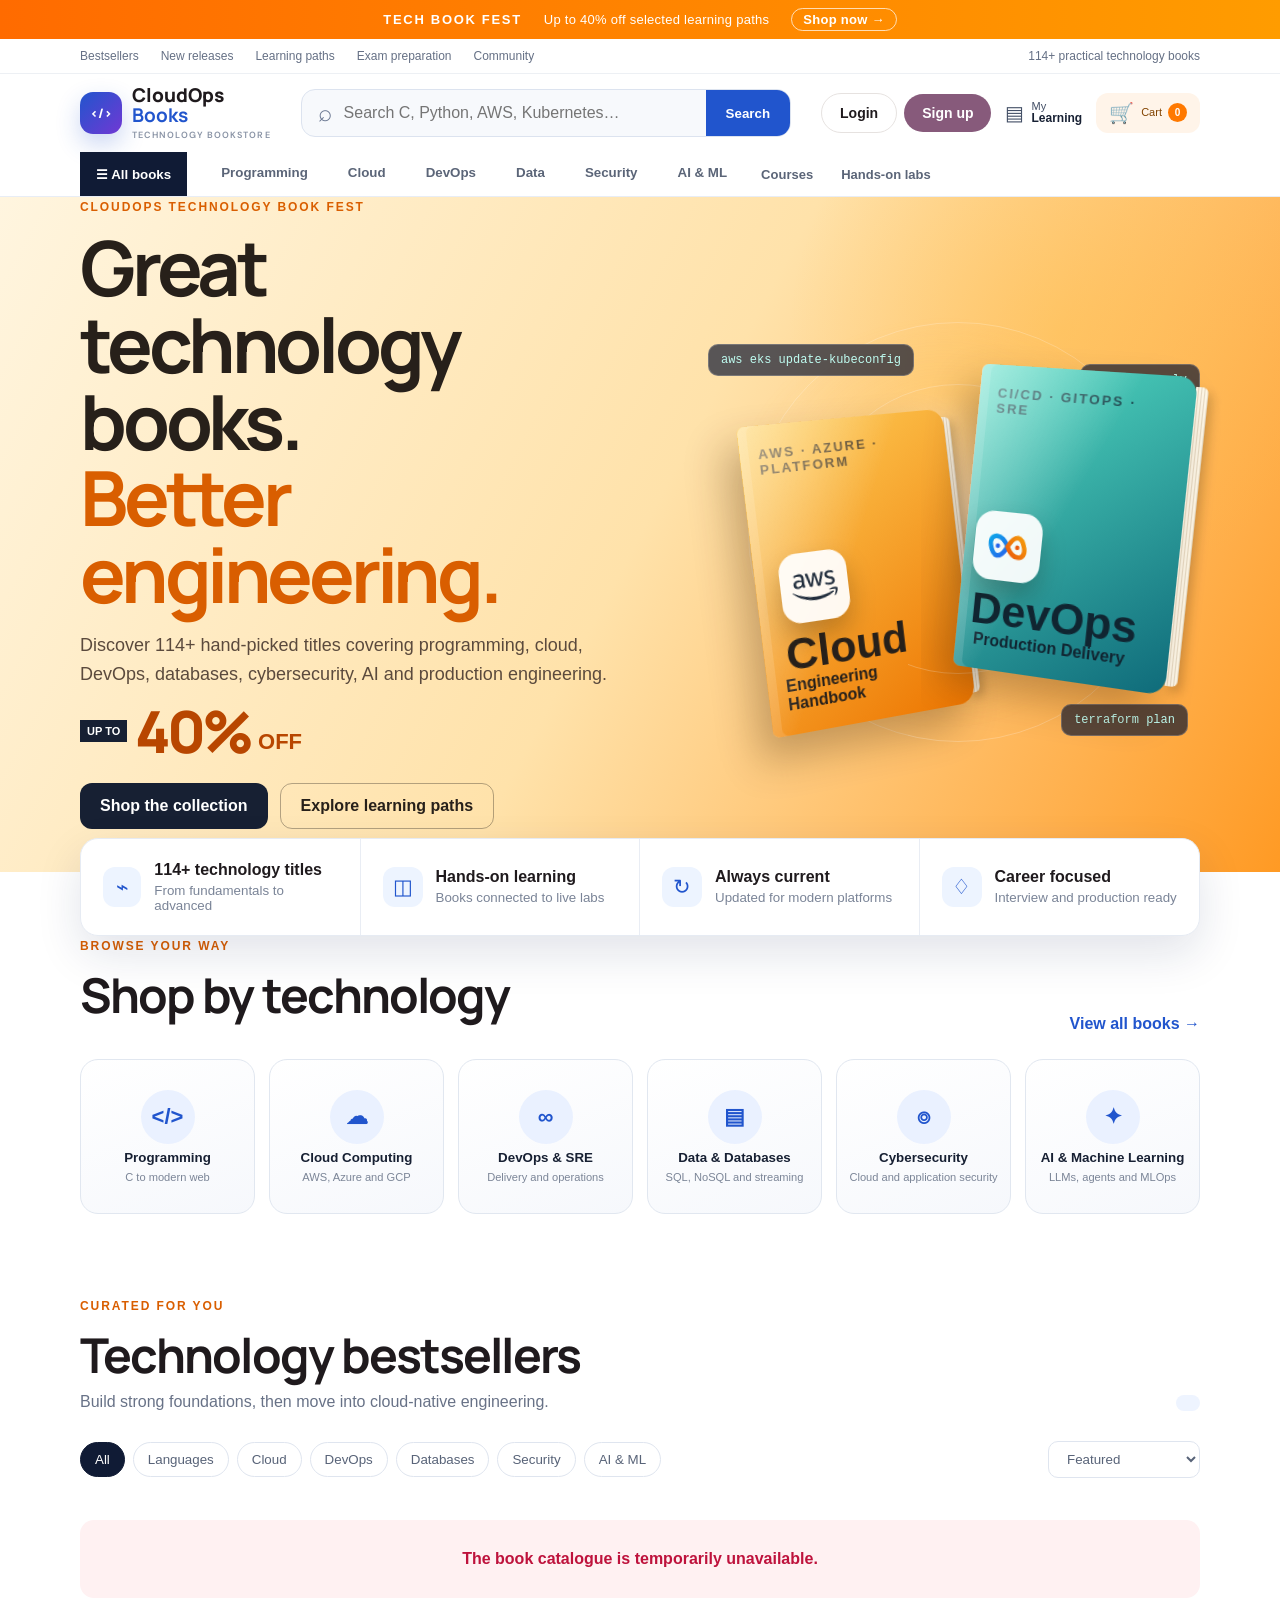
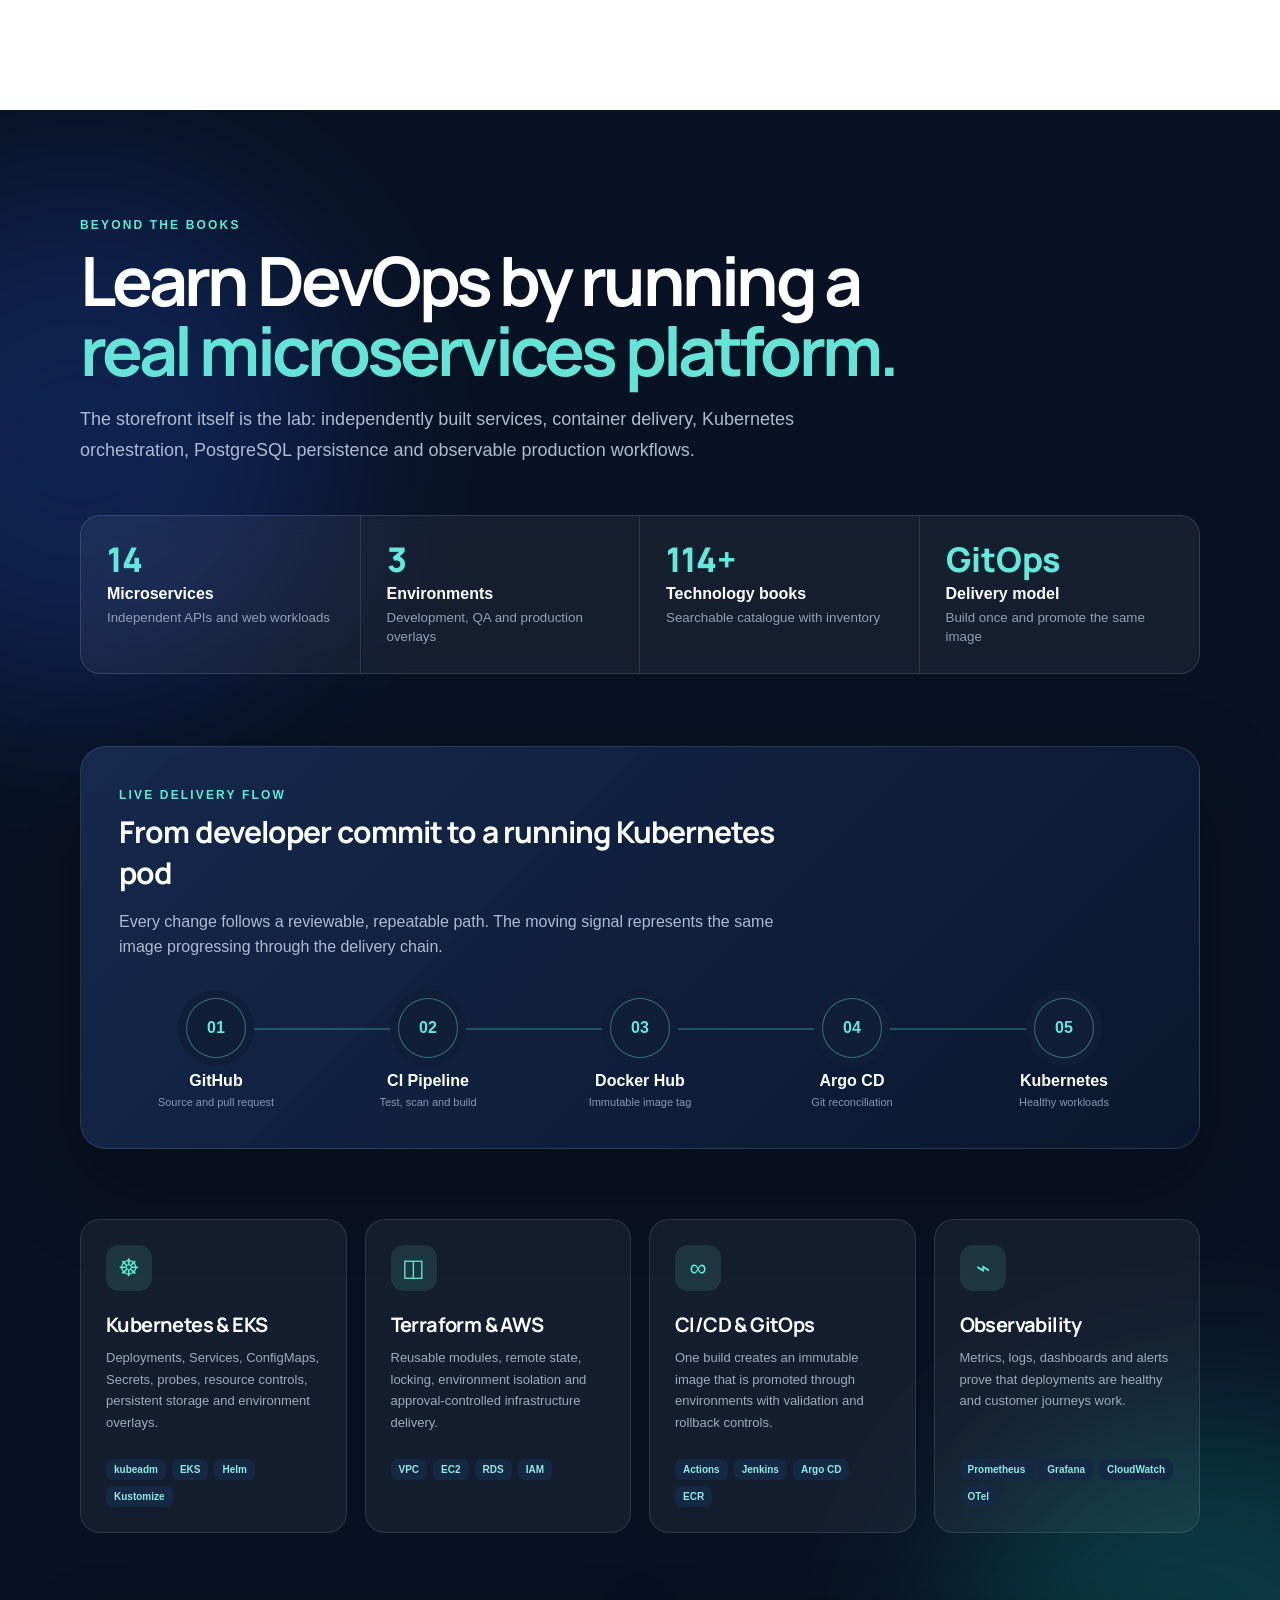
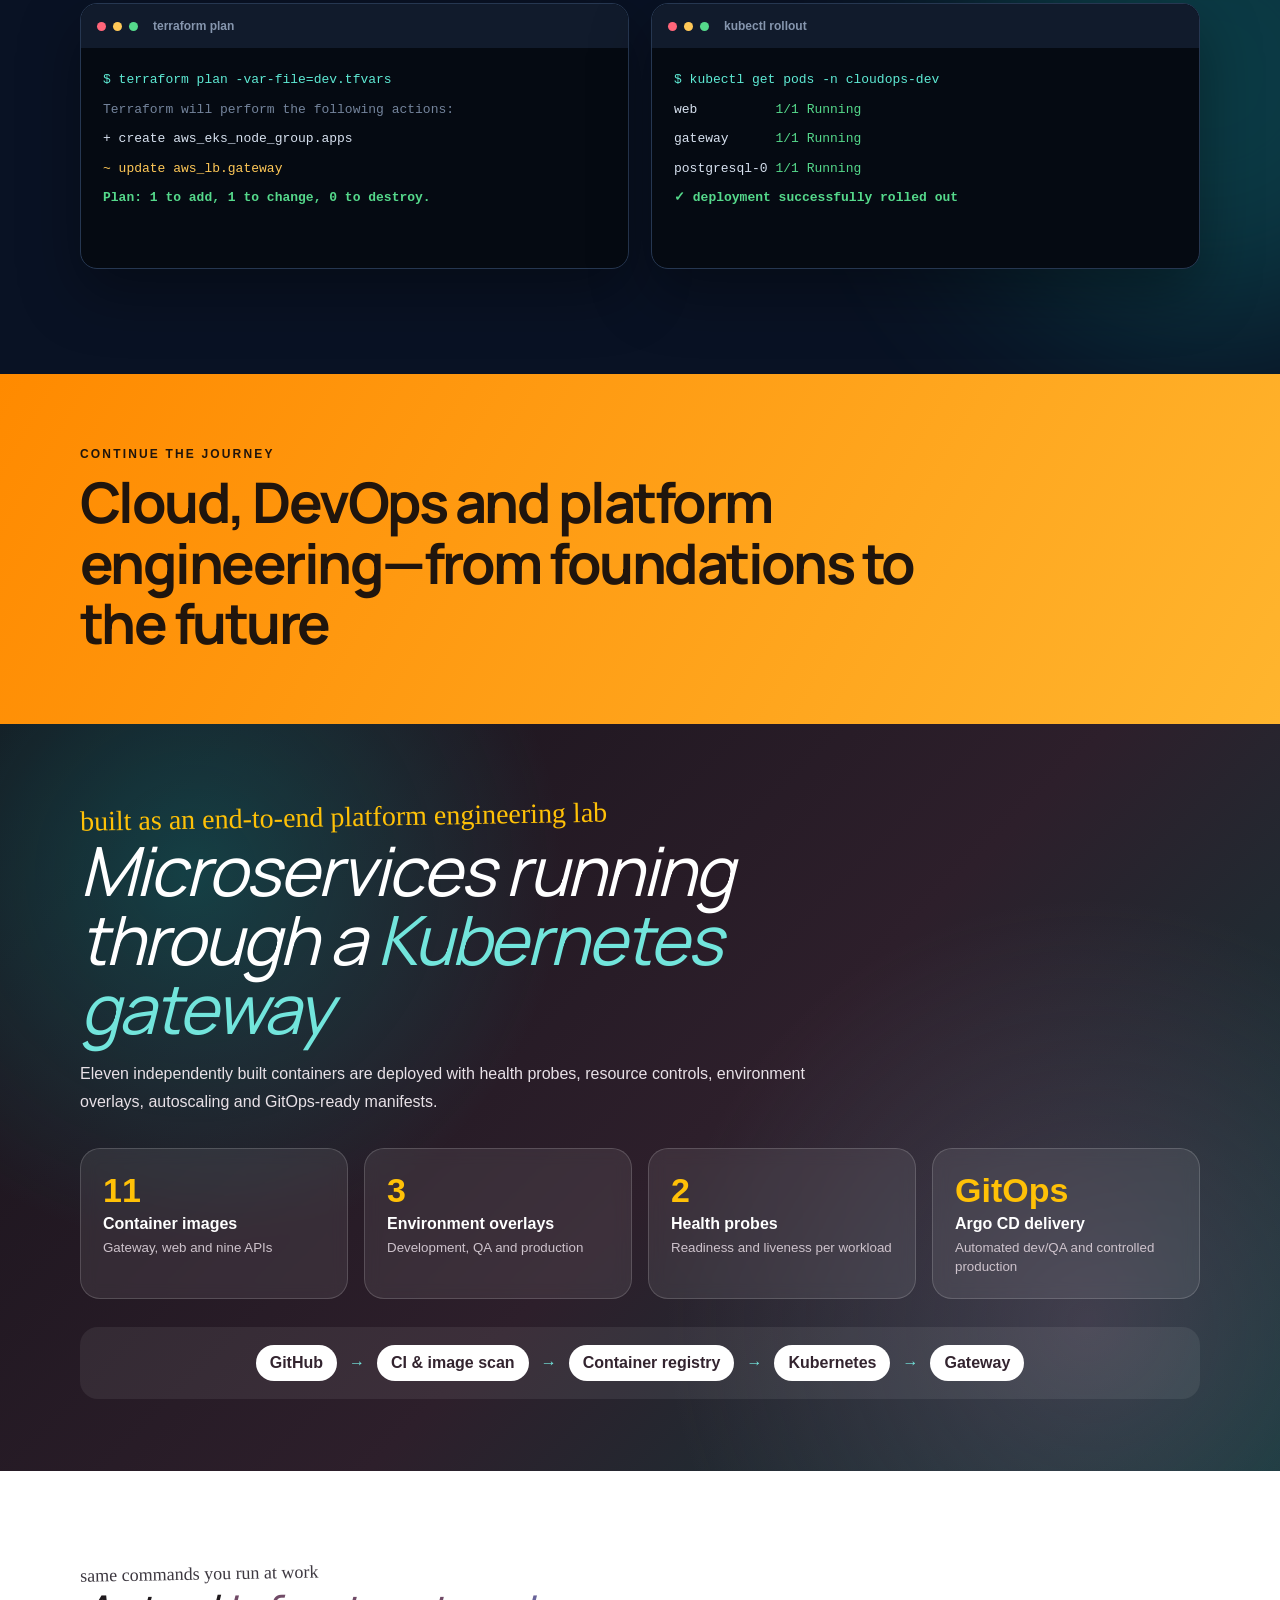
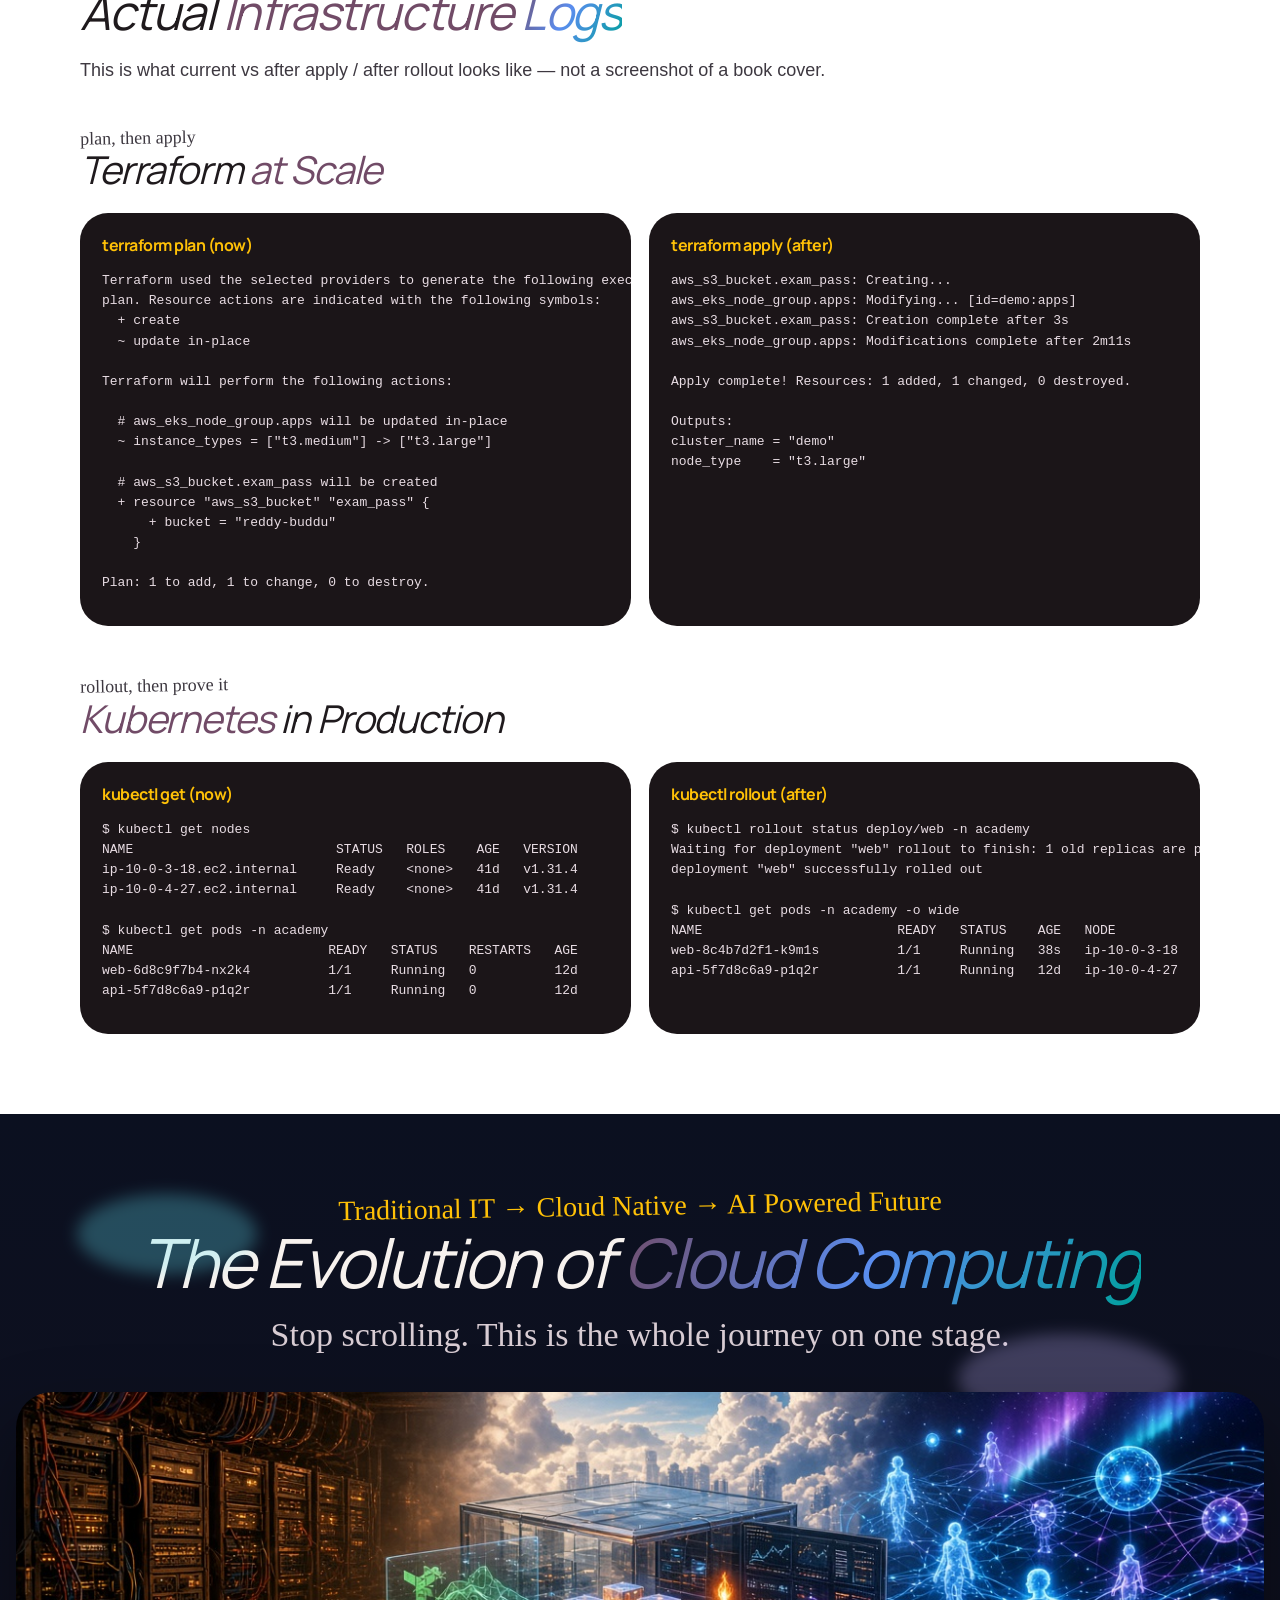
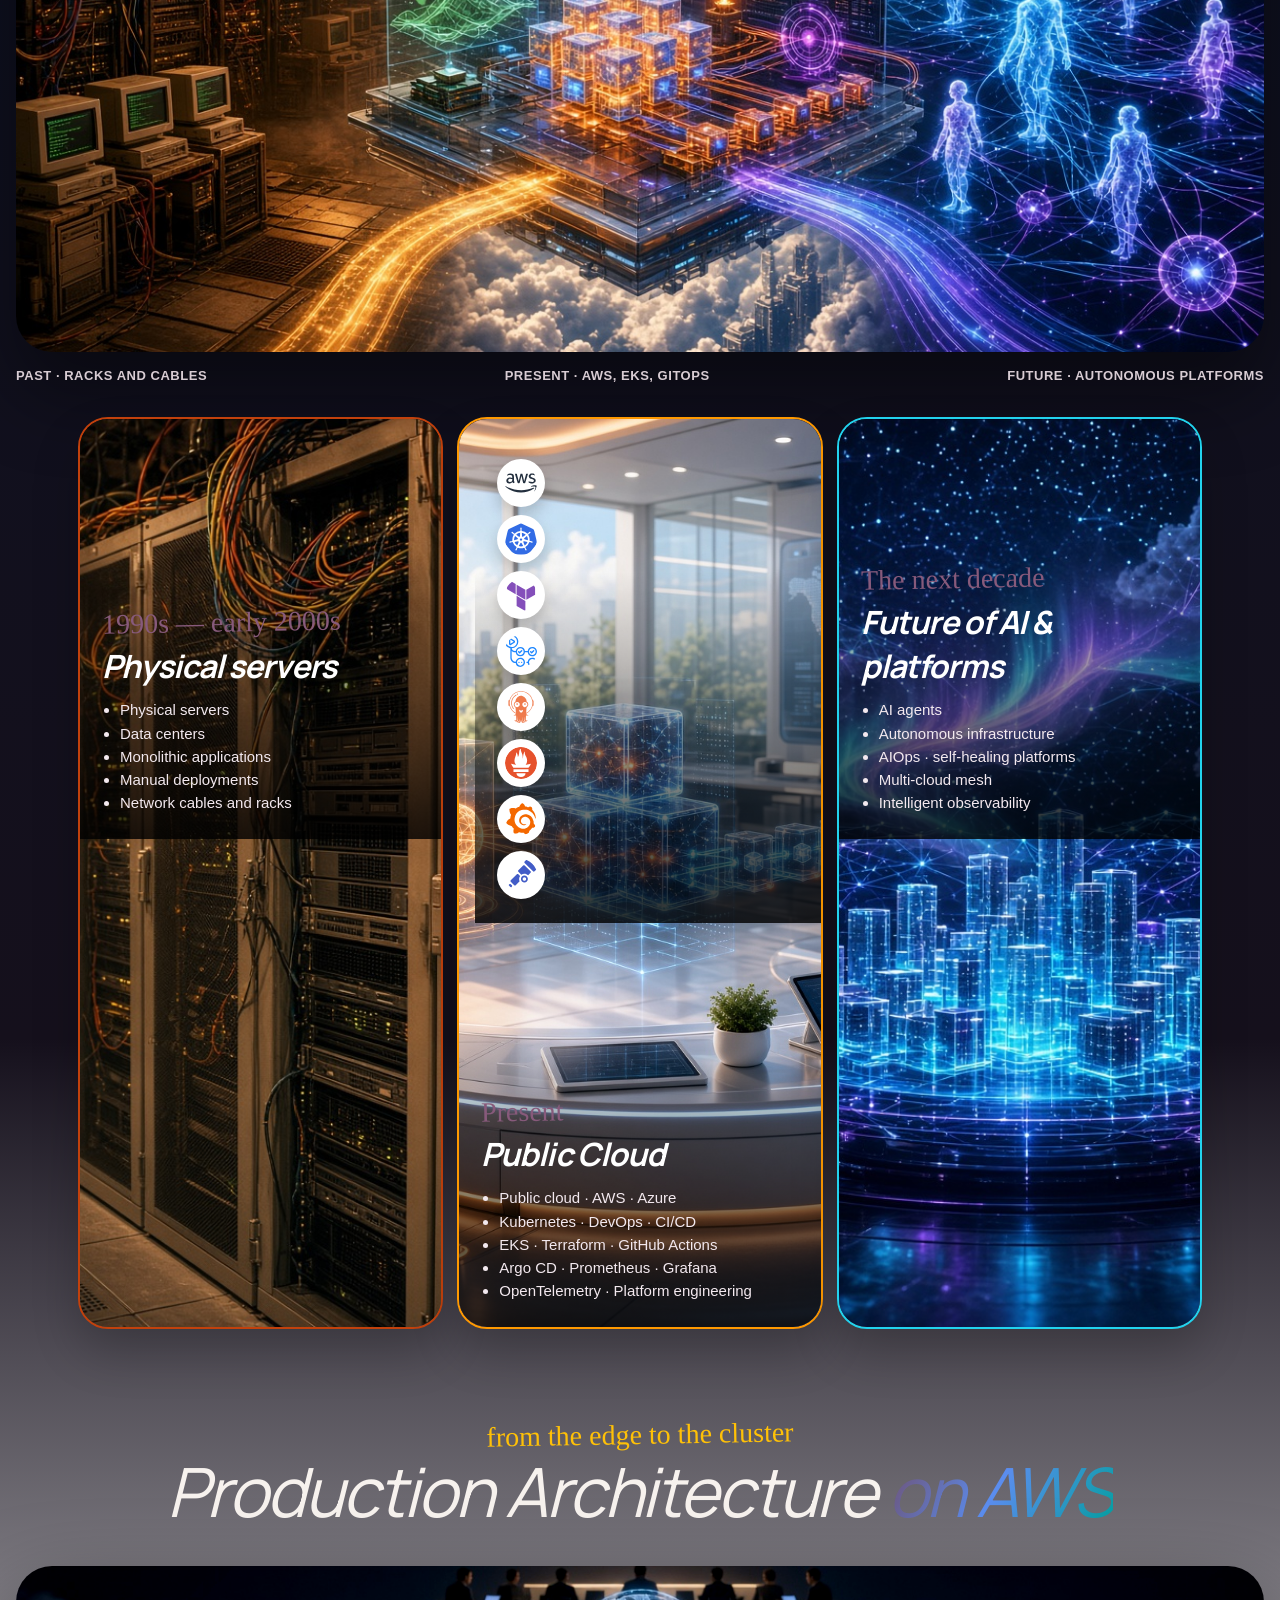
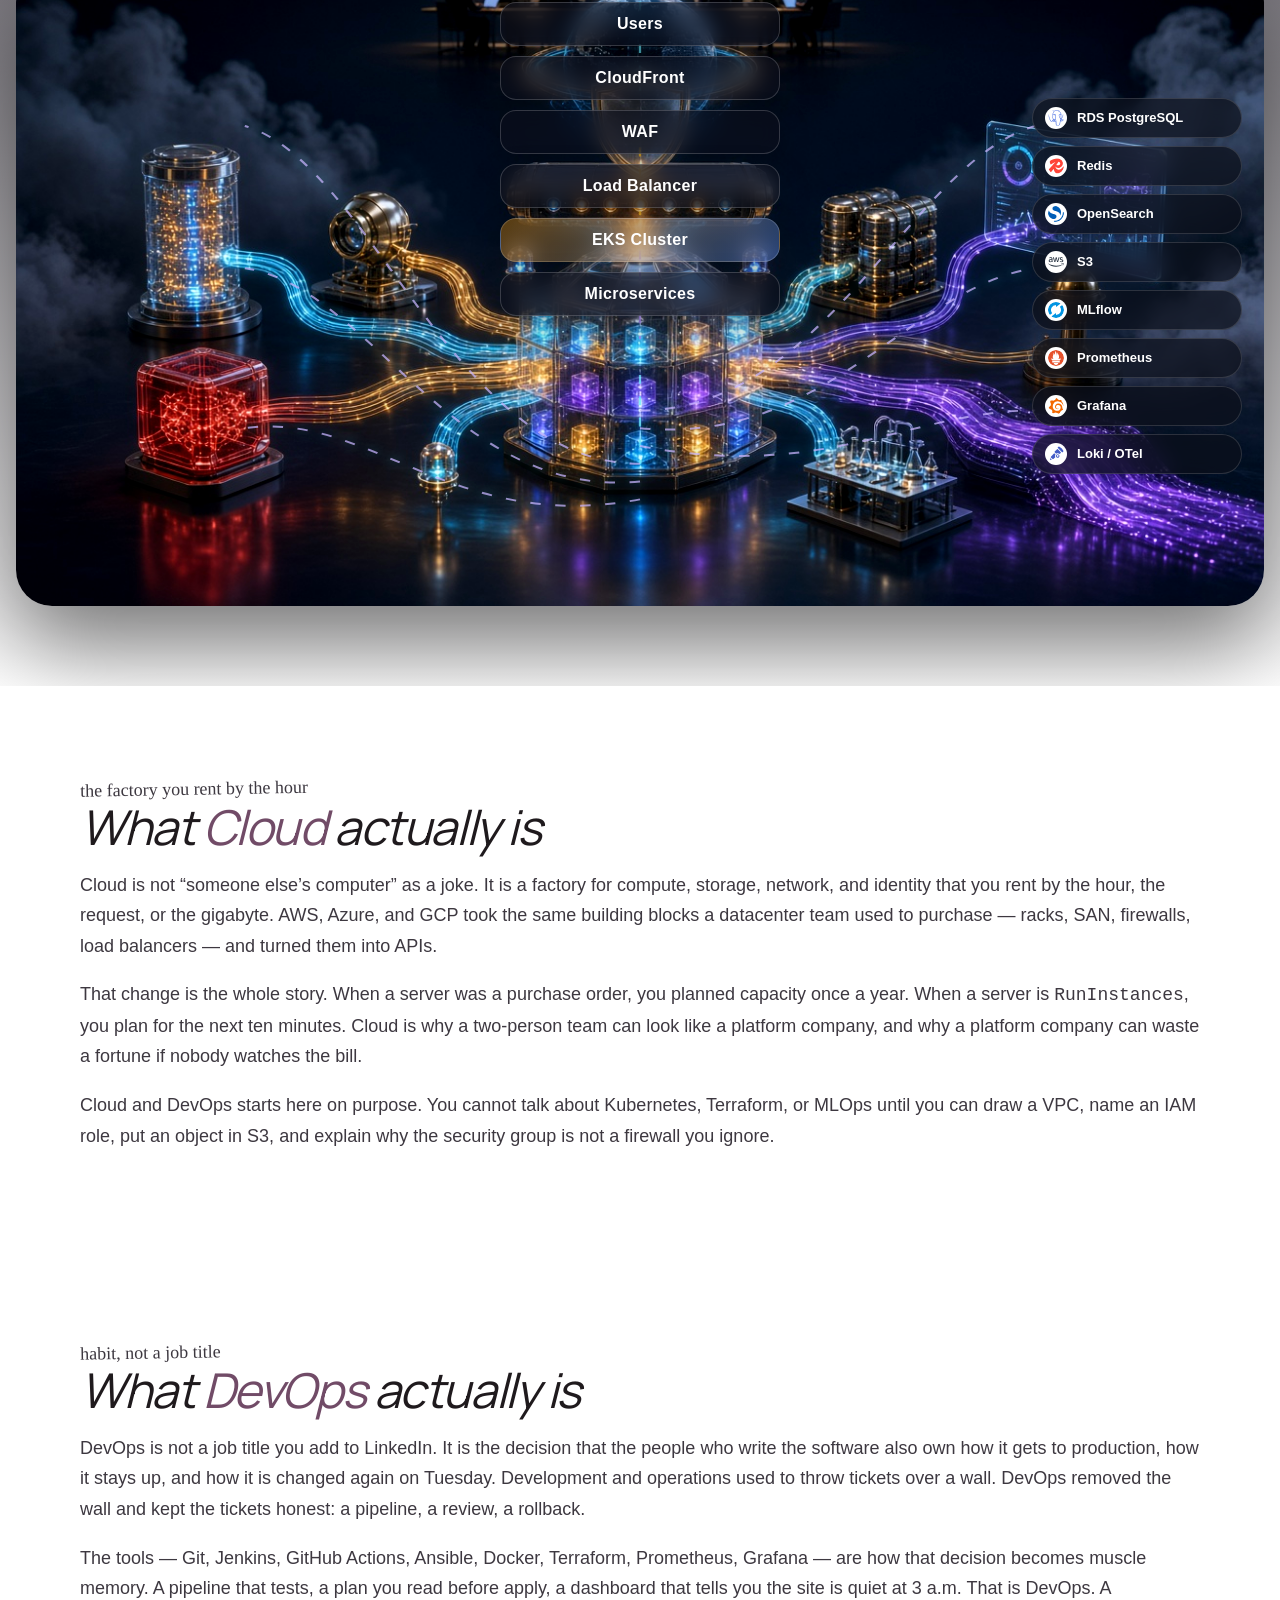
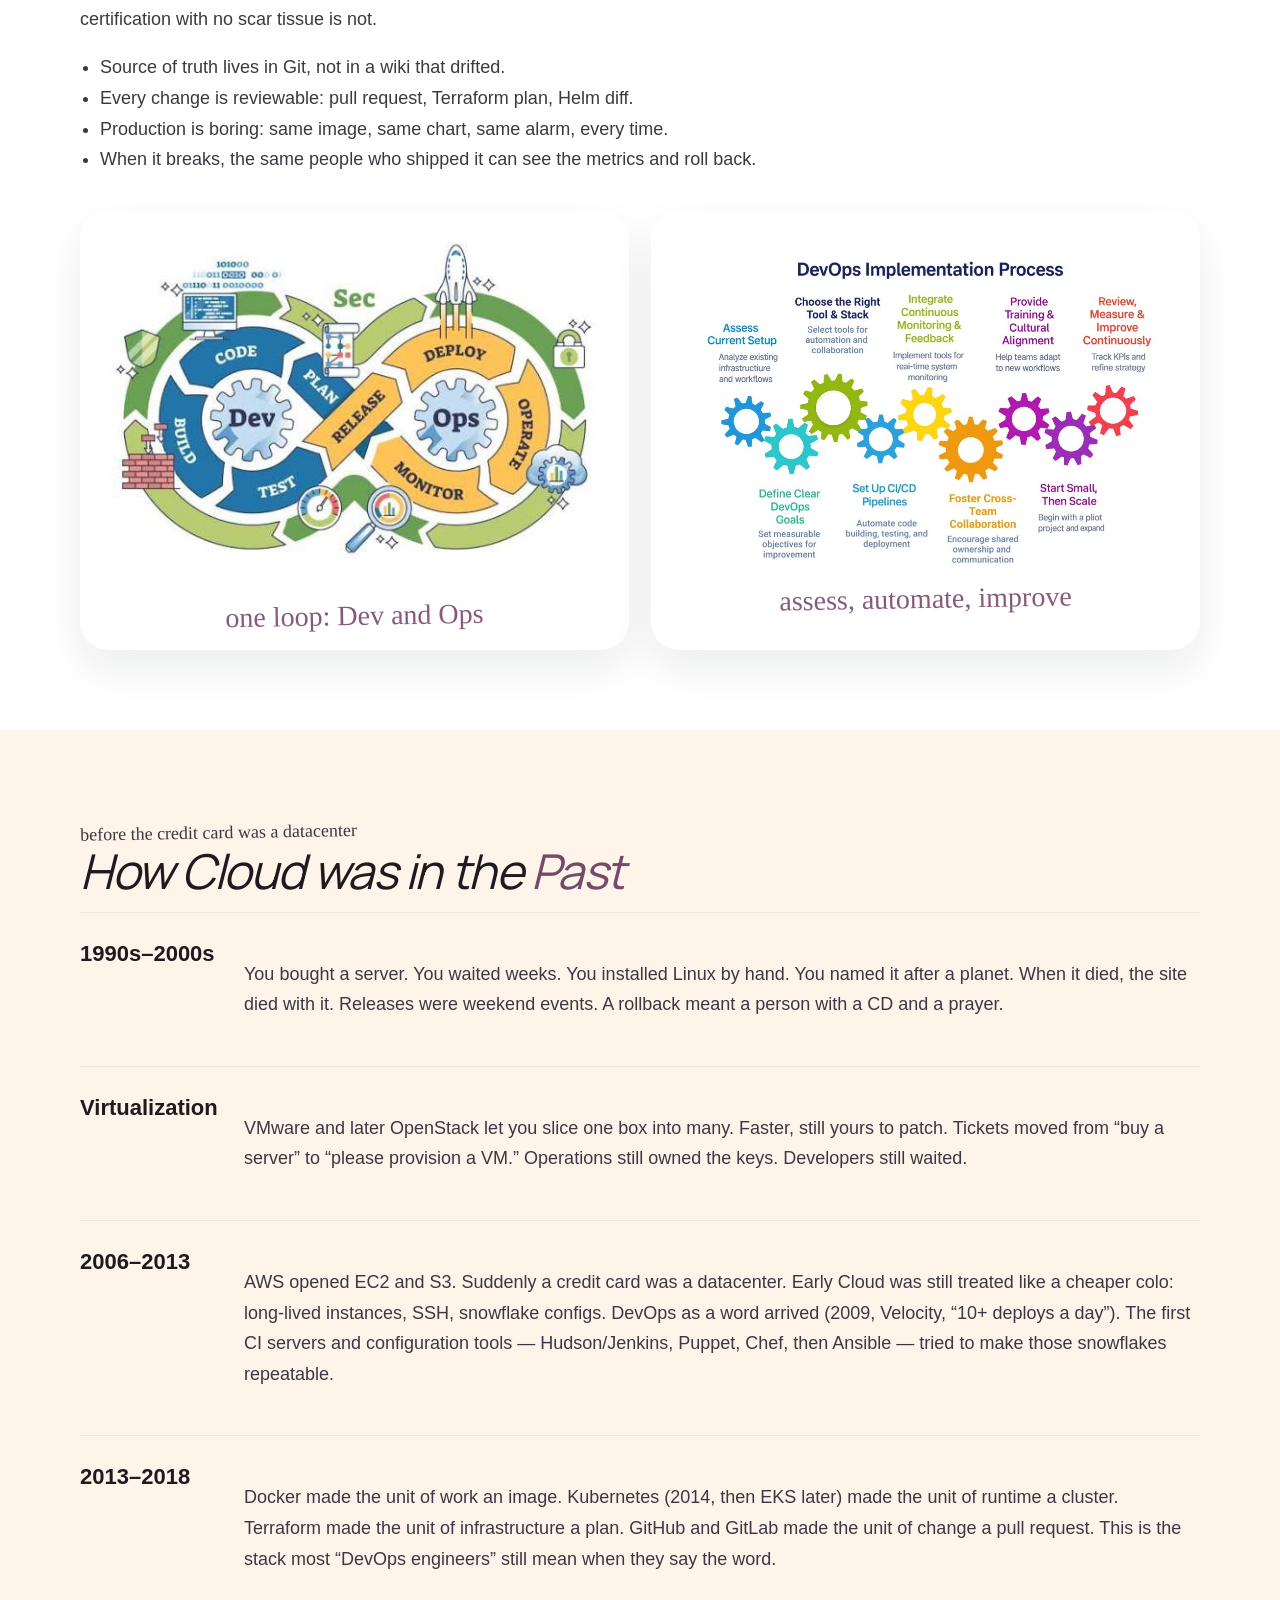
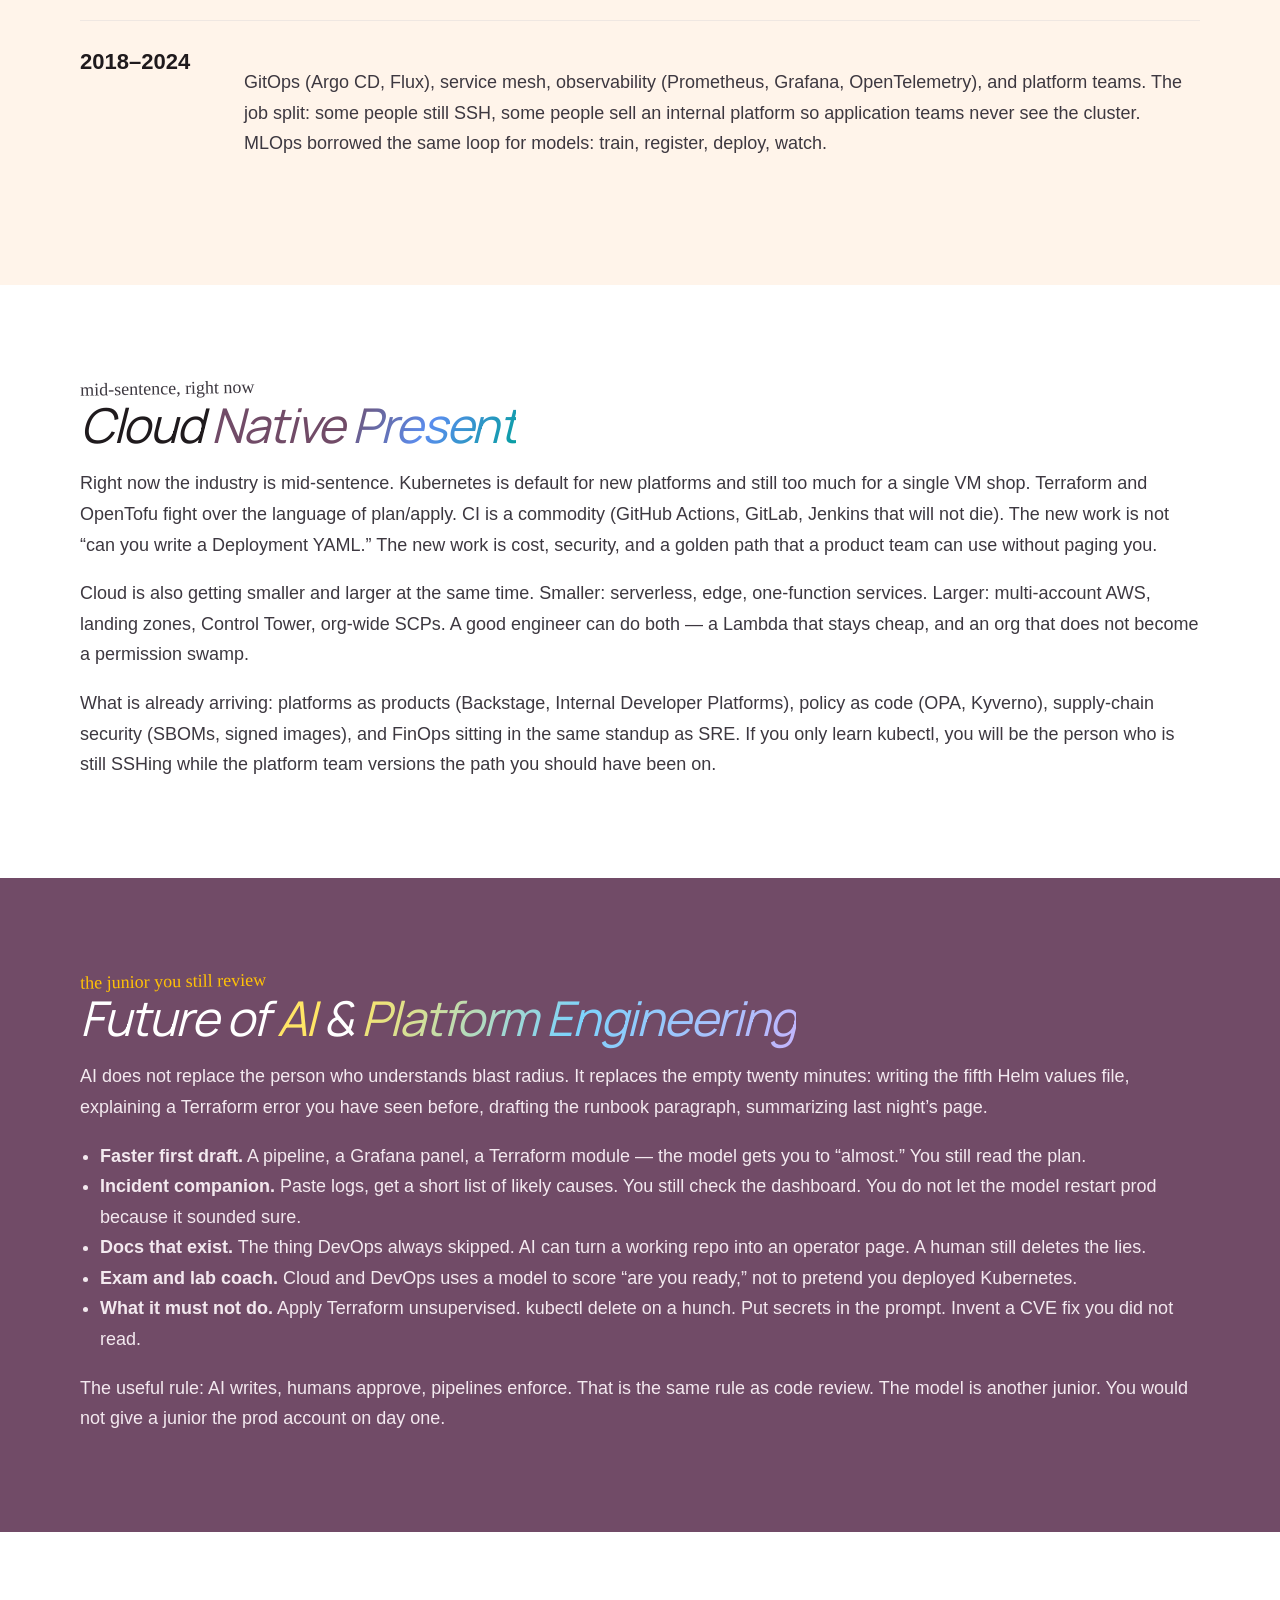
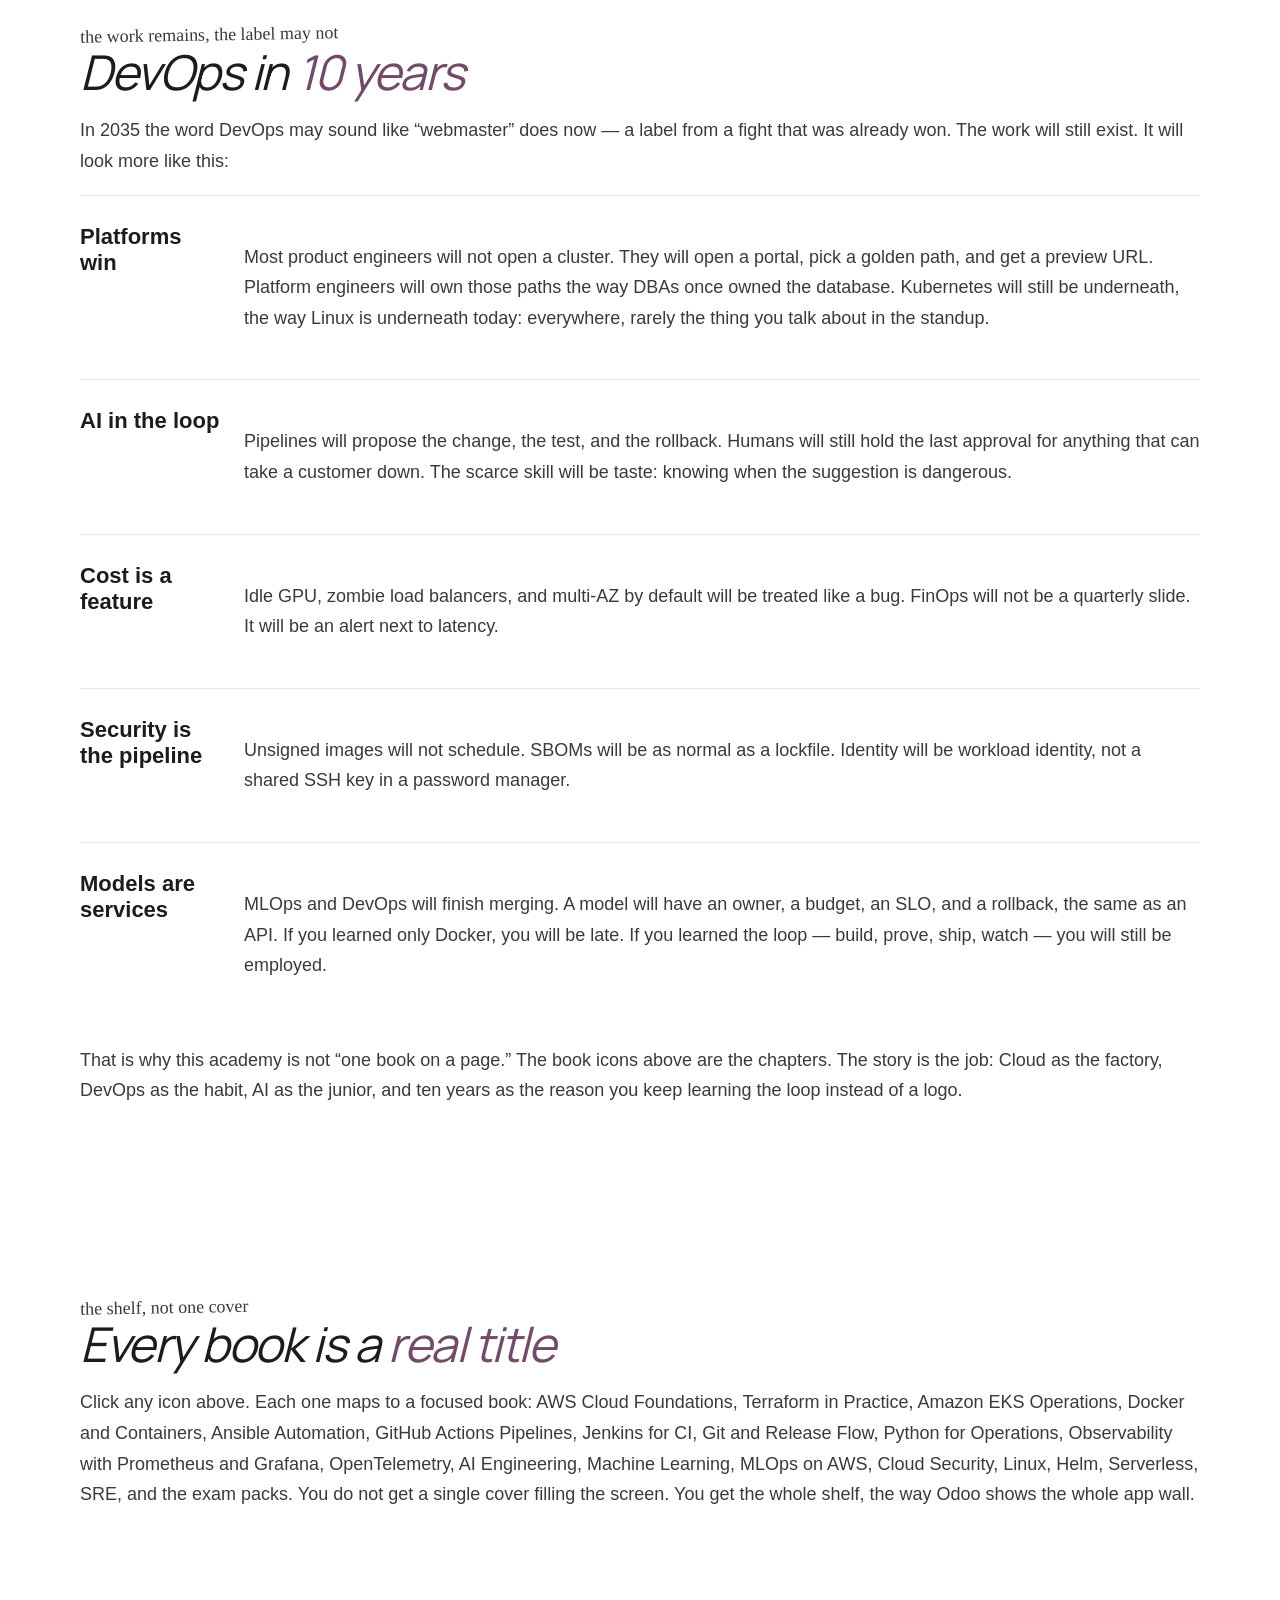
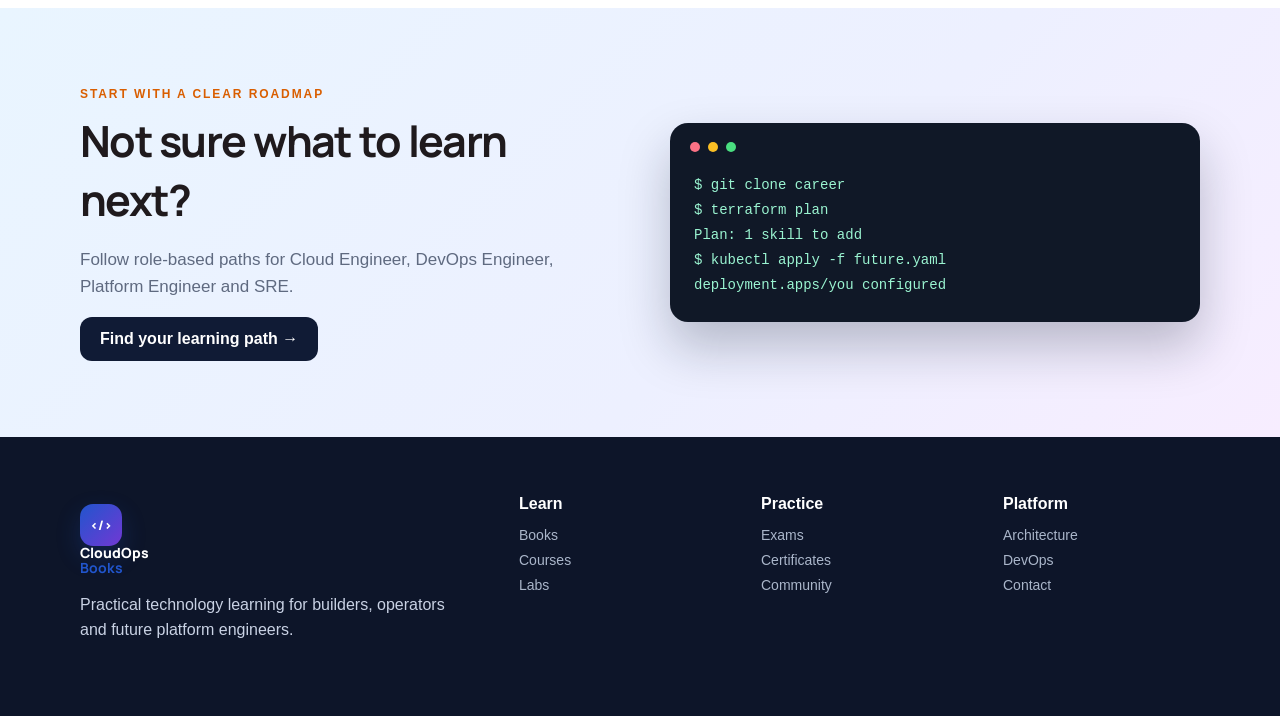
==== commit 92014d0a: "Create interactive 3D Cloud and DevOps hero books" ====
--- a/services/web/public/books.html
+++ b/services/web/public/books.html
@@ -8,7 +8,7 @@
   <link rel="preconnect" href="https://fonts.googleapis.com">
   <link rel="preconnect" href="https://fonts.gstatic.com" crossorigin>
   <link href="https://fonts.googleapis.com/css2?family=DM+Sans:wght@400;500;600;700&family=Manrope:wght@600;700;800&display=swap" rel="stylesheet">
-  <link rel="stylesheet" href="assets/app.css?v=storefront-4">
+  <link rel="stylesheet" href="assets/app.css?v=storefront-6">
 </head>
 <body class="store-page">
   <div class="store-strip"><strong>TECH BOOK FEST</strong><span>Up to 40% off selected learning paths</span><a href="#catalog">Shop now →</a></div>
@@ -47,10 +47,9 @@
         </div>
         <div class="book-scene" aria-hidden="true">
           <div class="orbit o-a"></div><div class="orbit o-b"></div>
-          <div class="hero-book hb-1"><small>FOUNDATIONS</small><b>C</b><span>Programming</span></div>
-          <div class="hero-book hb-2"><small>AUTOMATION</small><b>Python</b><span>for Engineers</span></div>
-          <div class="hero-book hb-3"><small>PLATFORM</small><b>K8s</b><span>Production Guide</span></div>
-          <div class="floating-code c1">git push</div><div class="floating-code c2">kubectl apply</div><div class="floating-code c3">terraform plan</div>
+          <div class="hero-book hb-1"><small>AWS · AZURE · PLATFORM</small><img src="logos/aws.svg" alt="Cloud"><b>Cloud</b><span>Engineering Handbook</span></div>
+          <div class="hero-book hb-2"><small>CI/CD · GITOPS · SRE</small><img src="logos/devops.svg" alt="DevOps"><b>DevOps</b><span>Production Delivery</span></div>
+          <div class="floating-code c1">aws eks update-kubeconfig</div><div class="floating-code c2">kubectl apply</div><div class="floating-code c3">terraform plan</div>
         </div>
       </div>
     </section>
@@ -73,8 +72,6 @@
         <button data-category="AI"><b>✦</b><span>AI &amp; Machine Learning</span><small>LLMs, agents and MLOps</small></button>
       </div>
     </section>
-
-    <section class="store-shelves" id="store-shelves"></section>
 
     <section class="wrap store-section" id="catalog">
       <div class="store-section-head"><div><span class="store-kicker">CURATED FOR YOU</span><h2>Technology bestsellers</h2><p>Build strong foundations, then move into cloud-native engineering.</p></div><span id="catalog-count" class="catalog-count"></span></div>
@@ -420,5 +417,6 @@
   <div class="store-toast" id="store-toast" role="status" aria-live="polite"></div>
   <script src="assets/shop.js?v=storefront-5"></script>
   <script>const revealObserver=new IntersectionObserver(entries=>entries.forEach(entry=>{if(entry.isIntersecting){entry.target.classList.add('visible');revealObserver.unobserve(entry.target)}}),{threshold:.1});document.querySelectorAll('.reveal-on-scroll,.legacy-reveal').forEach(element=>revealObserver.observe(element));</script>
+  <script>const scene=document.querySelector('.book-scene');if(scene&&matchMedia('(pointer:fine)').matches){scene.addEventListener('pointermove',event=>{const box=scene.getBoundingClientRect();const x=(event.clientX-box.left)/box.width-.5;const y=(event.clientY-box.top)/box.height-.5;scene.style.setProperty('--scene-x',`${-y*8}deg`);scene.style.setProperty('--scene-y',`${x*12}deg`);scene.style.setProperty('--light-x',`${(x+.5)*100}%`);scene.style.setProperty('--light-y',`${(y+.5)*100}%`)});scene.addEventListener('pointerleave',()=>{scene.style.setProperty('--scene-x','0deg');scene.style.setProperty('--scene-y','0deg')})}</script>
 </body>
 </html>
--- a/services/web/public/assets/app.css
+++ b/services/web/public/assets/app.css
@@ -552,21 +552,29 @@
 .store-btn.outline { border:1px solid rgba(39,32,26,.35); color:#27201a; }
 .store-btn.dark { background:#101b35; color:#fff; }
 .store-trust { display:flex; flex-wrap:wrap; gap:18px; color:#6f5543; font-size:13px; font-weight:700; }
-.book-scene { position:relative; min-height:480px; perspective:1200px; }
+.book-scene { position:relative; min-height:480px; perspective:1200px; transform-style:preserve-3d; transform:rotateX(var(--scene-x,0deg)) rotateY(var(--scene-y,0deg)); transition:transform .18s ease-out; animation:scene-breathe 7s ease-in-out infinite; }
+.book-scene::before{content:"";position:absolute;inset:20px;border-radius:50%;background:radial-gradient(circle at var(--light-x,50%) var(--light-y,45%),rgba(255,255,255,.52),rgba(255,196,75,.12) 38%,transparent 67%);filter:blur(7px);transform:translateZ(-80px);pointer-events:none}
 .orbit { position:absolute; border:1px solid rgba(255,255,255,.22); border-radius:50%; animation:store-spin 18s linear infinite; }
 .orbit.o-a { width:420px; height:420px; top:28px; left:60px; }
 .orbit.o-b { width:290px; height:290px; top:90px; left:125px; animation-direction:reverse; animation-duration:13s; }
-.hero-book { position:absolute; width:180px; height:265px; padding:22px 18px; border-radius:7px 17px 17px 7px; box-shadow:-10px 15px 35px rgba(0,0,0,.25),inset 8px 0 rgba(255,255,255,.1); display:flex; flex-direction:column; transform-style:preserve-3d; animation:book-float 5s ease-in-out infinite; }
-.hero-book::after { content:""; position:absolute; right:-8px; top:8px; bottom:8px; width:9px; background:#f7f0dd; border-radius:0 5px 5px 0; }
+.hero-book { position:absolute; width:180px; height:265px; padding:20px 18px; overflow:visible; border-radius:7px 17px 17px 7px; box-shadow:-14px 20px 38px rgba(64,37,10,.3),inset 9px 0 rgba(255,255,255,.12); display:flex; flex-direction:column; transform-style:preserve-3d; animation:book-float 5s ease-in-out infinite; transition:scale .35s ease,filter .35s ease; }
+.hero-book::after { content:""; position:absolute; z-index:-1; right:-10px; top:8px; bottom:8px; width:12px; background:repeating-linear-gradient(90deg,#fff8e8 0 2px,#e8dbc4 2px 3px); border-radius:0 6px 6px 0; transform:translateZ(-9px); box-shadow:4px 5px 10px rgba(41,25,8,.2); }
+.hero-book::before{content:"";position:absolute;inset:0;z-index:0;border-radius:inherit;background:linear-gradient(115deg,rgba(255,255,255,.5),transparent 27%,transparent 62%,rgba(255,255,255,.2));background-size:220% 100%;transform:translateZ(2px);pointer-events:none;animation:cover-shine 5.5s ease-in-out infinite}
 .hero-book small { letter-spacing:.15em; font-weight:800; opacity:.75; }
-.hero-book b { margin:auto 0 2px; font-size:52px; line-height:1; }
+.hero-book img{position:relative;z-index:2;width:66px;height:66px;margin:auto 0 8px;padding:11px;object-fit:contain;border-radius:18px;background:rgba(255,255,255,.93);box-shadow:0 14px 25px rgba(36,24,12,.25);transform:translateZ(28px);animation:logo-hover 3.8s ease-in-out infinite}
+.hero-book b { position:relative;z-index:2;margin:0 0 2px;font-size:43px;line-height:1;transform:translateZ(18px) }
 .hero-book span { font-weight:700; }
-.hb-1 { left:20px; top:145px; background:linear-gradient(145deg,#ff8c42,#db3a34); transform:rotateY(18deg) rotateZ(-8deg); }
-.hb-2 { left:178px; top:65px; z-index:2; background:linear-gradient(145deg,#ffe268,#f8b400); color:#172033; animation-delay:-1.2s; }
-.hb-3 { left:340px; top:155px; background:linear-gradient(145deg,#43c6ac,#16796e); transform:rotateY(-18deg) rotateZ(7deg); animation-delay:-2.4s; }
+.hero-book:hover{scale:1.08;filter:saturate(1.12) brightness(1.04);z-index:8;animation-play-state:paused}.hero-book:hover img{animation-play-state:paused;transform:translateZ(42px) rotate(-5deg)}
+.hb-1 { left:62px; top:125px; width:210px; height:300px; background:linear-gradient(145deg,#ffcf58,#ed7500); transform:rotateY(20deg) rotateZ(-7deg) translateZ(18px); animation-name:cloud-book-float; }
+.hb-2 { left:288px; top:82px; width:210px; height:300px; z-index:2; background:linear-gradient(145deg,#54ddc4,#0f6b7a); color:#102531; transform:rotateY(-18deg) rotateZ(6deg) translateZ(45px); animation-name:devops-book-float; animation-delay:-1.6s; }
 .floating-code { position:absolute; padding:8px 12px; border:1px solid rgba(255,255,255,.2); border-radius:10px; background:rgba(9,18,47,.68); color:#bffcf1; font:12px ui-monospace,monospace; backdrop-filter:blur(8px); animation:code-float 4s ease-in-out infinite; }
 .floating-code.c1 { top:50px; left:20px; }.floating-code.c2 { right:0; top:70px; animation-delay:-1s; }.floating-code.c3 { right:12px; bottom:38px; animation-delay:-2s; }
 @keyframes book-float { 0%,100%{translate:0 0}50%{translate:0 -15px} }
+@keyframes logo-hover{0%,100%{translate:0 0}50%{translate:0 -6px}}
+@keyframes scene-breathe{0%,100%{perspective-origin:50% 50%}50%{perspective-origin:57% 44%}}
+@keyframes cloud-book-float{0%,100%{translate:0 0;rotate:0deg}50%{translate:8px -20px;rotate:-1.5deg}}
+@keyframes devops-book-float{0%,100%{translate:0 0;rotate:0deg}50%{translate:-8px 18px;rotate:1.5deg}}
+@keyframes cover-shine{0%,22%{background-position:130% 0}65%,100%{background-position:-80% 0}}
 @keyframes code-float { 0%,100%{transform:translateY(0)}50%{transform:translateY(-9px)} }
 @keyframes store-spin { to{transform:rotate(360deg)} }
 .store-benefits { position:relative; z-index:4; margin-top:-34px; display:grid; grid-template-columns:repeat(4,1fr); border:1px solid #e6ebf3; border-radius:18px; background:#fff; box-shadow:0 18px 46px rgba(19,37,80,.12); }
@@ -583,21 +591,21 @@
 .filter-chips button,#catalog-sort { border:1px solid #dfe5ef; border-radius:99px; padding:9px 14px; background:#fff; color:#586378; font:600 13px inherit; cursor:pointer; }
 .filter-chips button.active { background:#101b35; border-color:#101b35; color:#fff; }
 #catalog-sort { border-radius:10px; }
-.book-catalog { display:grid; grid-template-columns:repeat(4,1fr); gap:28px 20px; }
+.book-catalog { display:grid; grid-template-columns:repeat(5,1fr); gap:24px 16px; }
 .store-book-card { overflow:hidden; border:1px solid #e5eaf2; border-radius:17px; background:#fff; box-shadow:0 10px 26px rgba(20,32,62,.06); transition:transform .25s,box-shadow .25s; animation:book-in .5s both; animation-delay:var(--delay); }
 .store-book-card:hover { transform:translateY(-8px); box-shadow:0 22px 42px rgba(20,32,62,.14); }
 @keyframes book-in { from{opacity:0;transform:translateY(16px)} }
-.book-cover { position:relative; height:250px; margin:15px 15px 0; padding:20px; overflow:hidden; border-radius:5px 14px 14px 5px; background:linear-gradient(145deg,color-mix(in srgb,var(--cover) 90%,white),color-mix(in srgb,var(--cover) 65%,black)); color:#fff; box-shadow:-5px 9px 16px rgba(15,23,42,.18),inset 7px 0 rgba(255,255,255,.12); display:flex; flex-direction:column; }
+.book-cover { position:relative; height:205px; margin:11px 11px 0; padding:16px; overflow:hidden; border-radius:5px 14px 14px 5px; background:linear-gradient(145deg,color-mix(in srgb,var(--cover) 90%,white),color-mix(in srgb,var(--cover) 65%,black)); color:#fff; box-shadow:-5px 9px 16px rgba(15,23,42,.18),inset 7px 0 rgba(255,255,255,.12); display:flex; flex-direction:column; }
 .book-cover::before { content:""; position:absolute; width:150px;height:150px;border:32px solid rgba(255,255,255,.1);border-radius:50%;right:-60px;top:-50px; }
 .book-cover::after { content:""; position:absolute; inset:auto 0 0; height:5px; background:rgba(255,255,255,.6); }
 .cover-category { font-size:10px;letter-spacing:.15em;font-weight:800;opacity:.8; }
-.book-cover strong { margin:auto 0 8px;font-size:54px;letter-spacing:-.06em; }
-.book-cover b { max-width:170px;font:700 19px/1.18 Manrope,sans-serif; }
+.cover-visual{position:relative;z-index:2;margin:auto 0 10px;width:68px;height:68px;display:grid;place-items:center;border:1px solid rgba(255,255,255,.24);border-radius:18px;background:rgba(255,255,255,.92);box-shadow:0 12px 25px rgba(0,0,0,.18);transition:transform .35s ease,box-shadow .35s ease}.cover-visual img{position:absolute;width:42px;height:42px;object-fit:contain}.cover-visual img+strong{position:absolute;right:-10px;bottom:-8px;padding:4px 6px;border-radius:7px;background:#101b35;color:#fff;font-size:9px}.cover-visual strong{font-size:24px;color:var(--cover);letter-spacing:-.05em}.store-book-card:hover .cover-visual{transform:translateY(-5px) rotate(-4deg) scale(1.08);box-shadow:0 18px 30px rgba(0,0,0,.25)}
+.book-cover b { position:relative;z-index:2;max-width:155px;font:700 15px/1.18 Manrope,sans-serif; }
 .book-cover small { margin-top:11px;opacity:.75; }
-.store-book-info { padding:17px; }
+.store-book-info { padding:13px; }
 .book-level { color:#2155cd;font-size:11px;font-weight:800;text-transform:uppercase;letter-spacing:.09em; }
-.store-book-info h3 { min-height:46px;margin:7px 0;font-size:17px;line-height:1.35;letter-spacing:-.02em; }
-.store-book-info>p { min-height:54px;margin:0 0 12px;color:#6c7689;font-size:12px;line-height:1.5; }
+.store-book-info h3 { min-height:40px;margin:6px 0;font-size:14px;line-height:1.35;letter-spacing:-.02em; }
+.store-book-info>p { display:none; }
 .book-rating,.book-buy { display:flex;align-items:center;justify-content:space-between;gap:10px; }
 .book-rating span { color:#d97706;font-weight:800;font-size:12px; }.book-rating small{color:#16845b;font-weight:700;}
 .book-buy { margin-top:13px;padding-top:13px;border-top:1px solid #edf0f5; }.book-buy strong{font-size:20px;}
@@ -655,5 +663,6 @@
 @media(max-width:980px){.subject-grid{grid-template-columns:repeat(3,1fr)}}
 @media(max-width:600px){.subject-section{padding:52px 0}.subject-grid{grid-template-columns:repeat(2,1fr)}.subject-grid button{min-height:135px}.shelf-track{grid-auto-columns:160px}.mini-cover{height:215px}.book-shelf{padding:48px 0}}
 
+@media(max-width:1100px){.book-catalog{grid-template-columns:repeat(4,1fr)}}
 @media(max-width:980px){.store-nav-main{grid-template-columns:1fr auto}.store-search{grid-column:1/-1;grid-row:2;margin-bottom:14px}.store-categories{gap:18px}.store-hero-grid,.store-banner-grid{grid-template-columns:1fr}.store-hero-copy{padding-top:55px}.book-scene{width:min(520px,100%);margin:auto}.store-benefits{grid-template-columns:1fr 1fr;margin-top:24px}.store-benefits article:nth-child(2){border-right:0}.book-catalog{grid-template-columns:repeat(3,1fr)}.store-footer>.wrap{grid-template-columns:2fr 1fr 1fr}.store-footer>.wrap>div:last-child{display:none}}
 @media(max-width:700px){.store-strip{font-size:11px;gap:8px}.store-strip span,.store-utility{display:none}.store-nav-main{display:flex;flex-wrap:wrap;gap:12px;padding:12px 0}.store-search{order:3;width:100%;margin:0}.store-actions .who,.store-action-link{display:none}.store-actions .btn{padding:8px 10px}.store-categories{width:calc(100% - 24px)}.store-hero-grid{min-height:auto}.store-hero h1{font-size:46px}.book-scene{min-height:390px;transform:scale(.8);transform-origin:top center;margin-bottom:-60px}.store-benefits{grid-template-columns:1fr}.store-benefits article{border-right:0;border-bottom:1px solid #e9edf4}.catalog-toolbar,.store-section-head{align-items:flex-start;flex-direction:column}.book-catalog{grid-template-columns:repeat(2,1fr);gap:16px 10px}.book-cover{height:210px;margin:9px 9px 0;padding:15px}.store-book-info{padding:12px}.store-book-info>p{display:none}.book-buy{align-items:flex-start;flex-direction:column}.book-buy button{width:100%}.store-footer>.wrap{grid-template-columns:1fr 1fr}.store-footer>.wrap>div:first-child{grid-column:1/-1}}
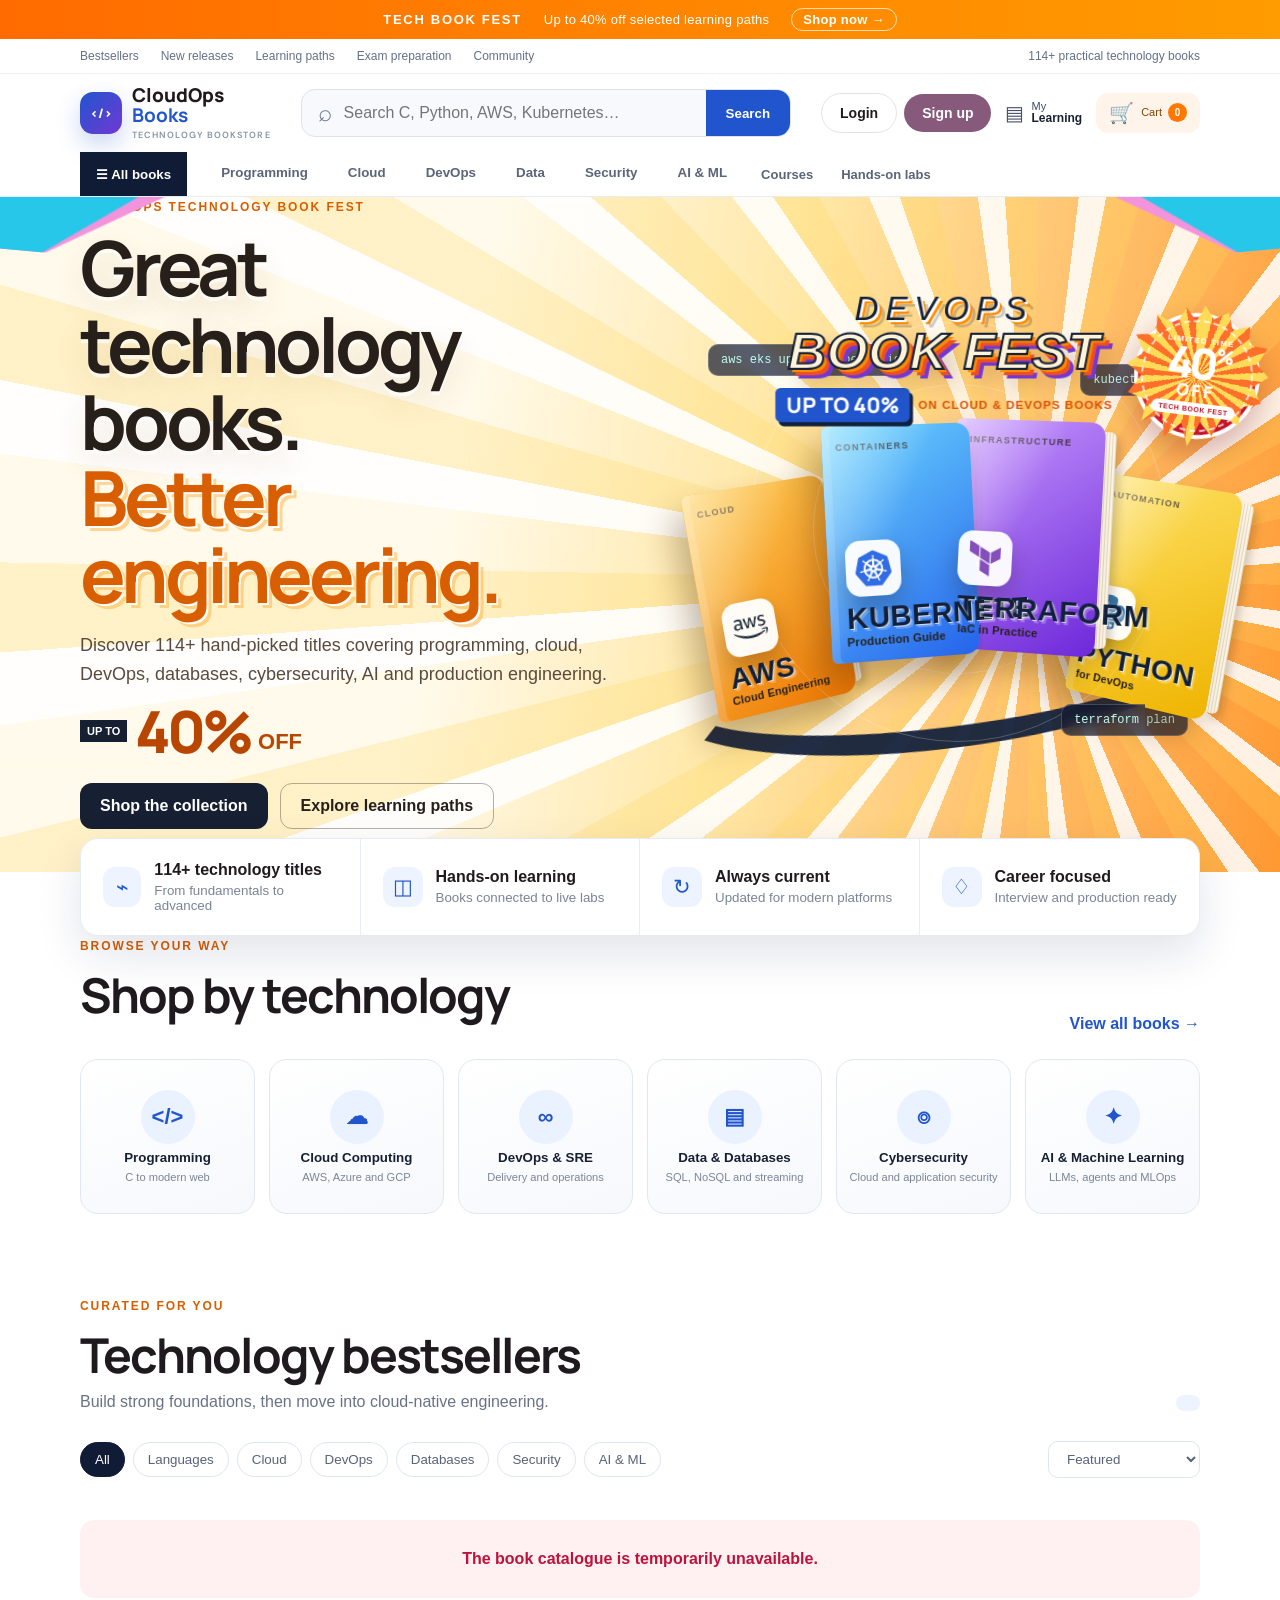
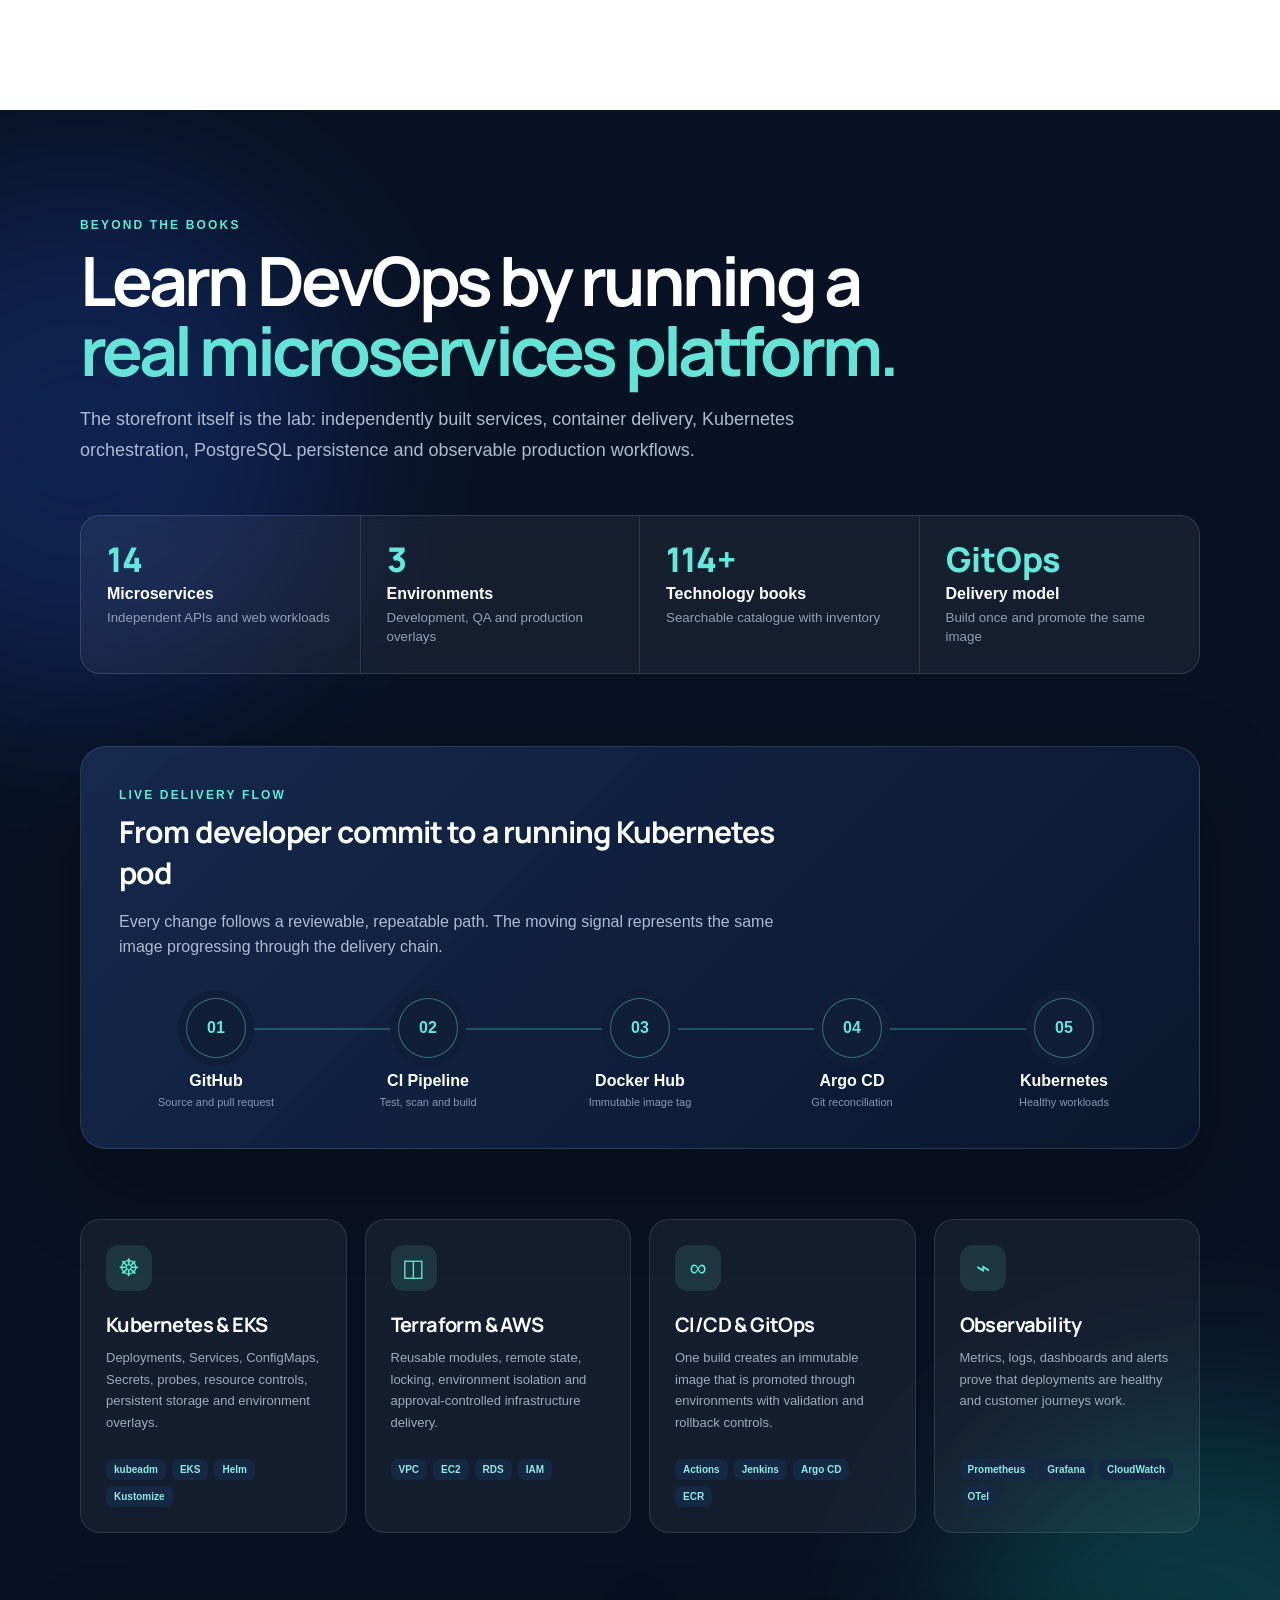
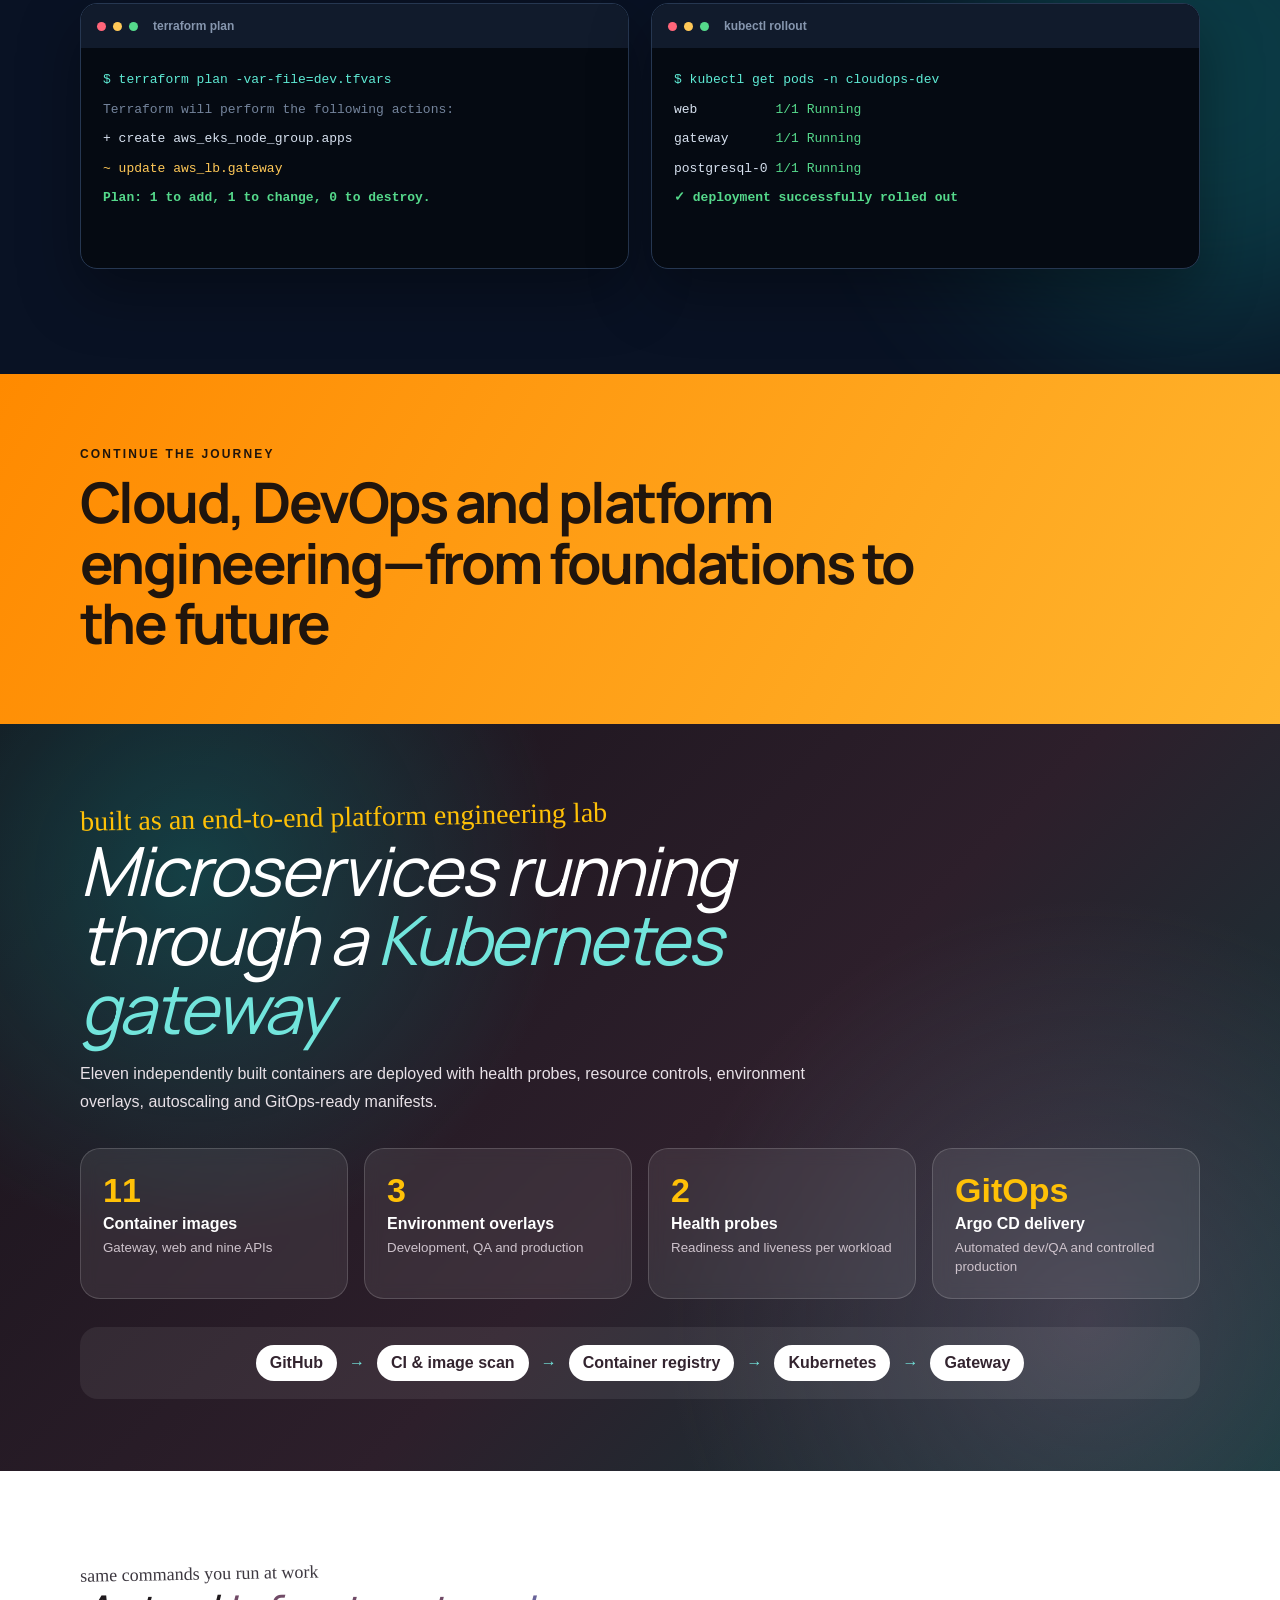
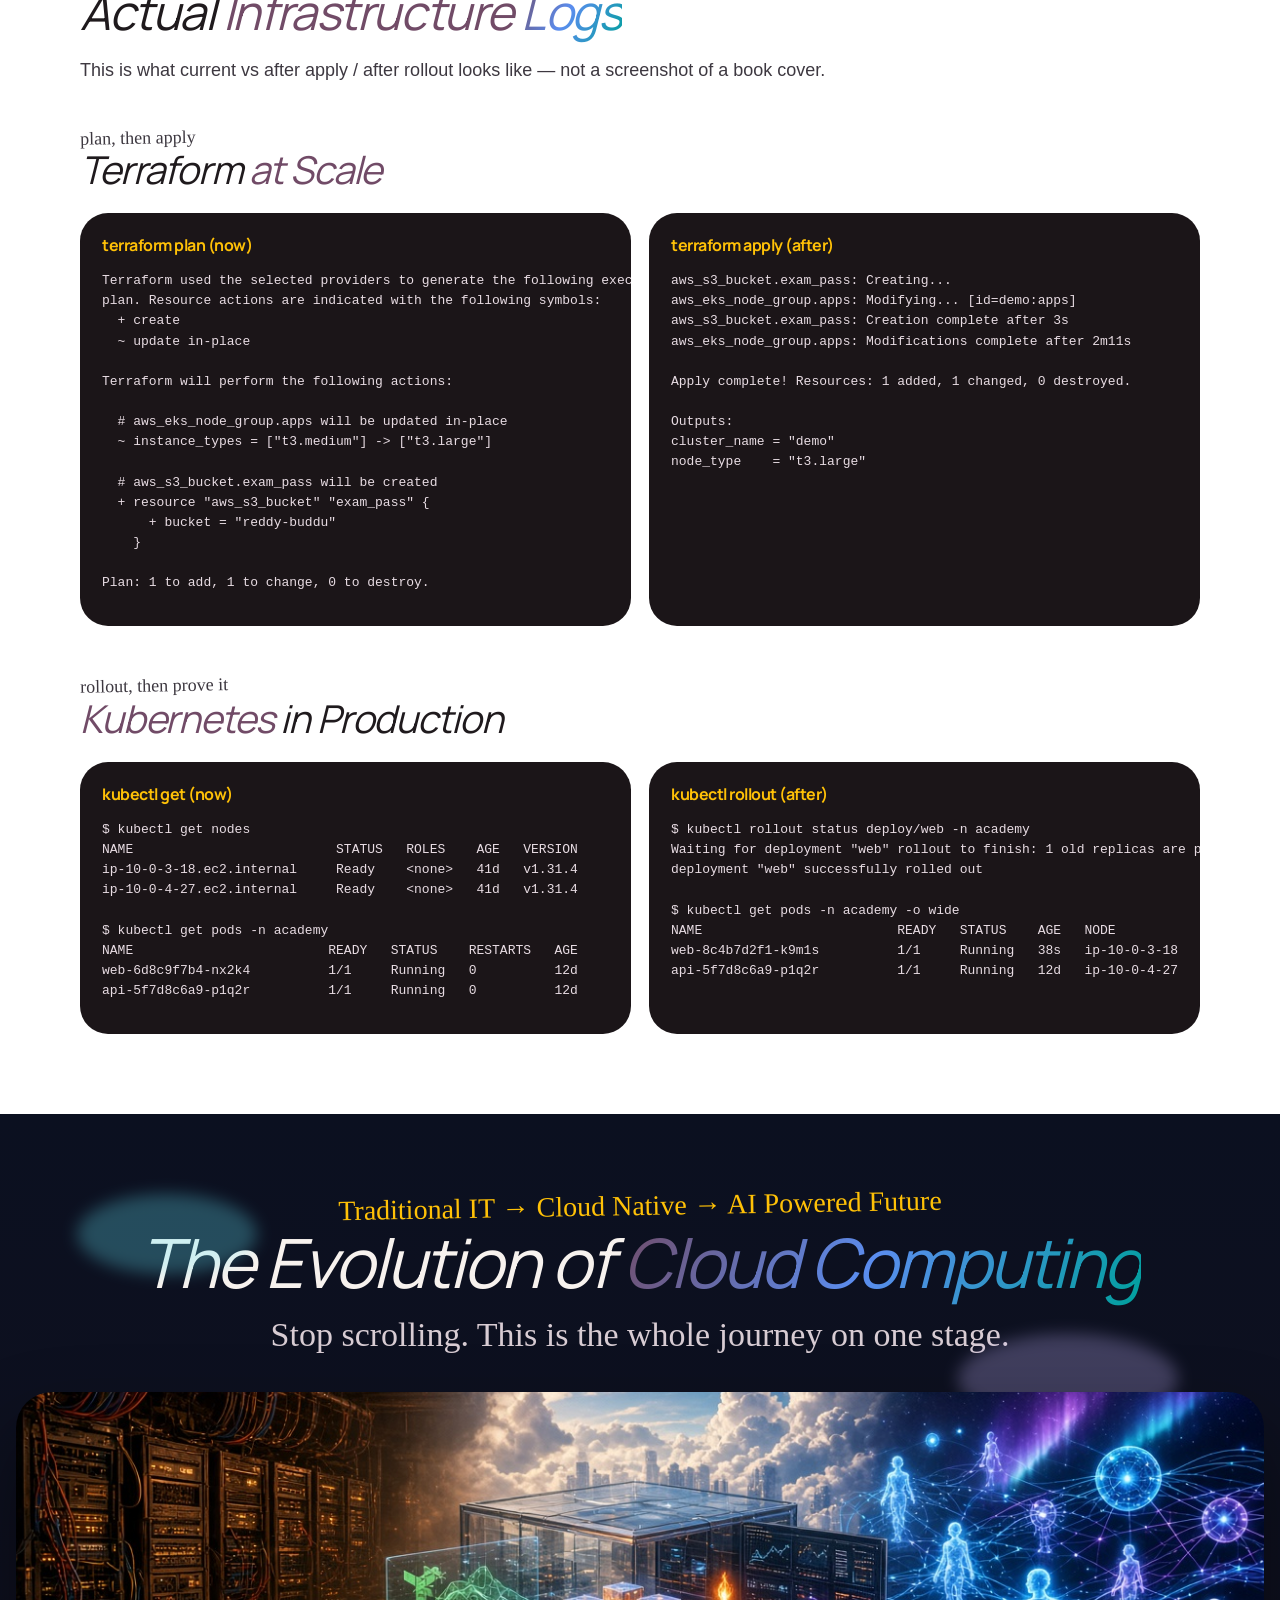
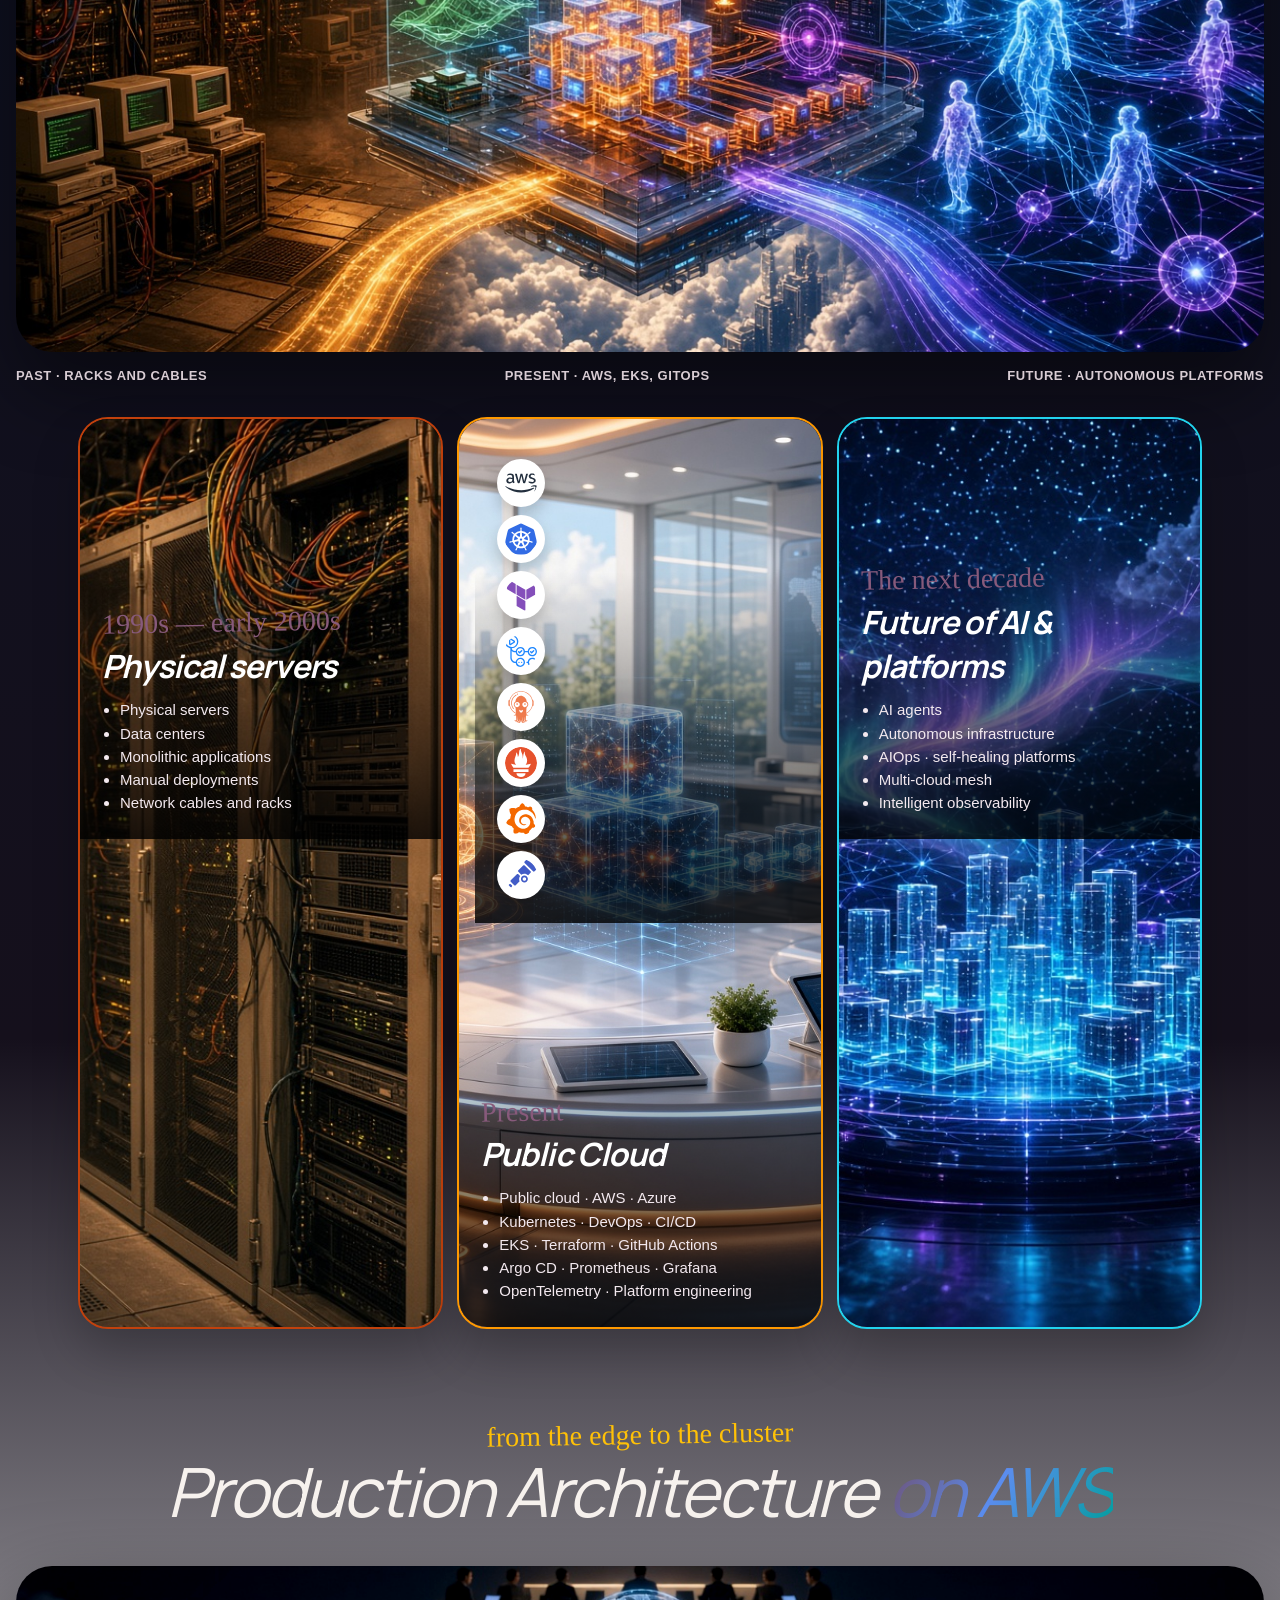
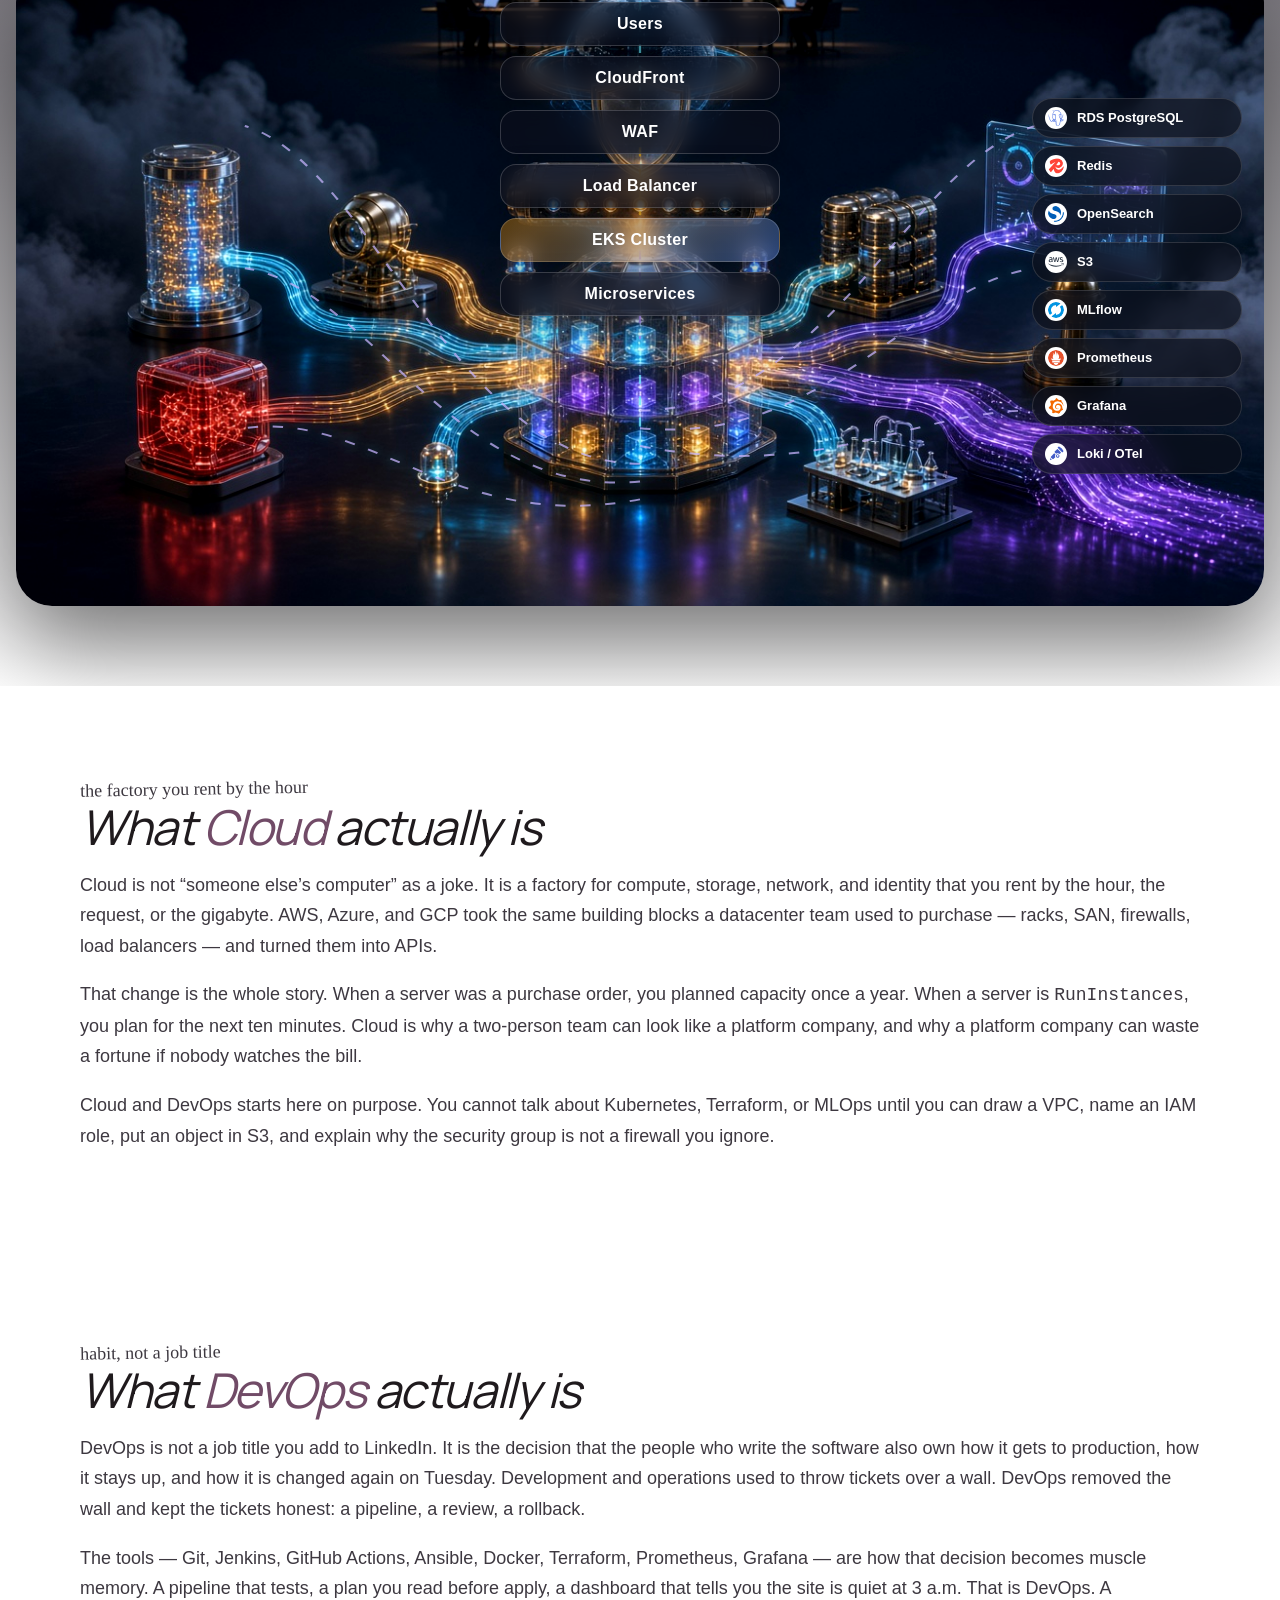
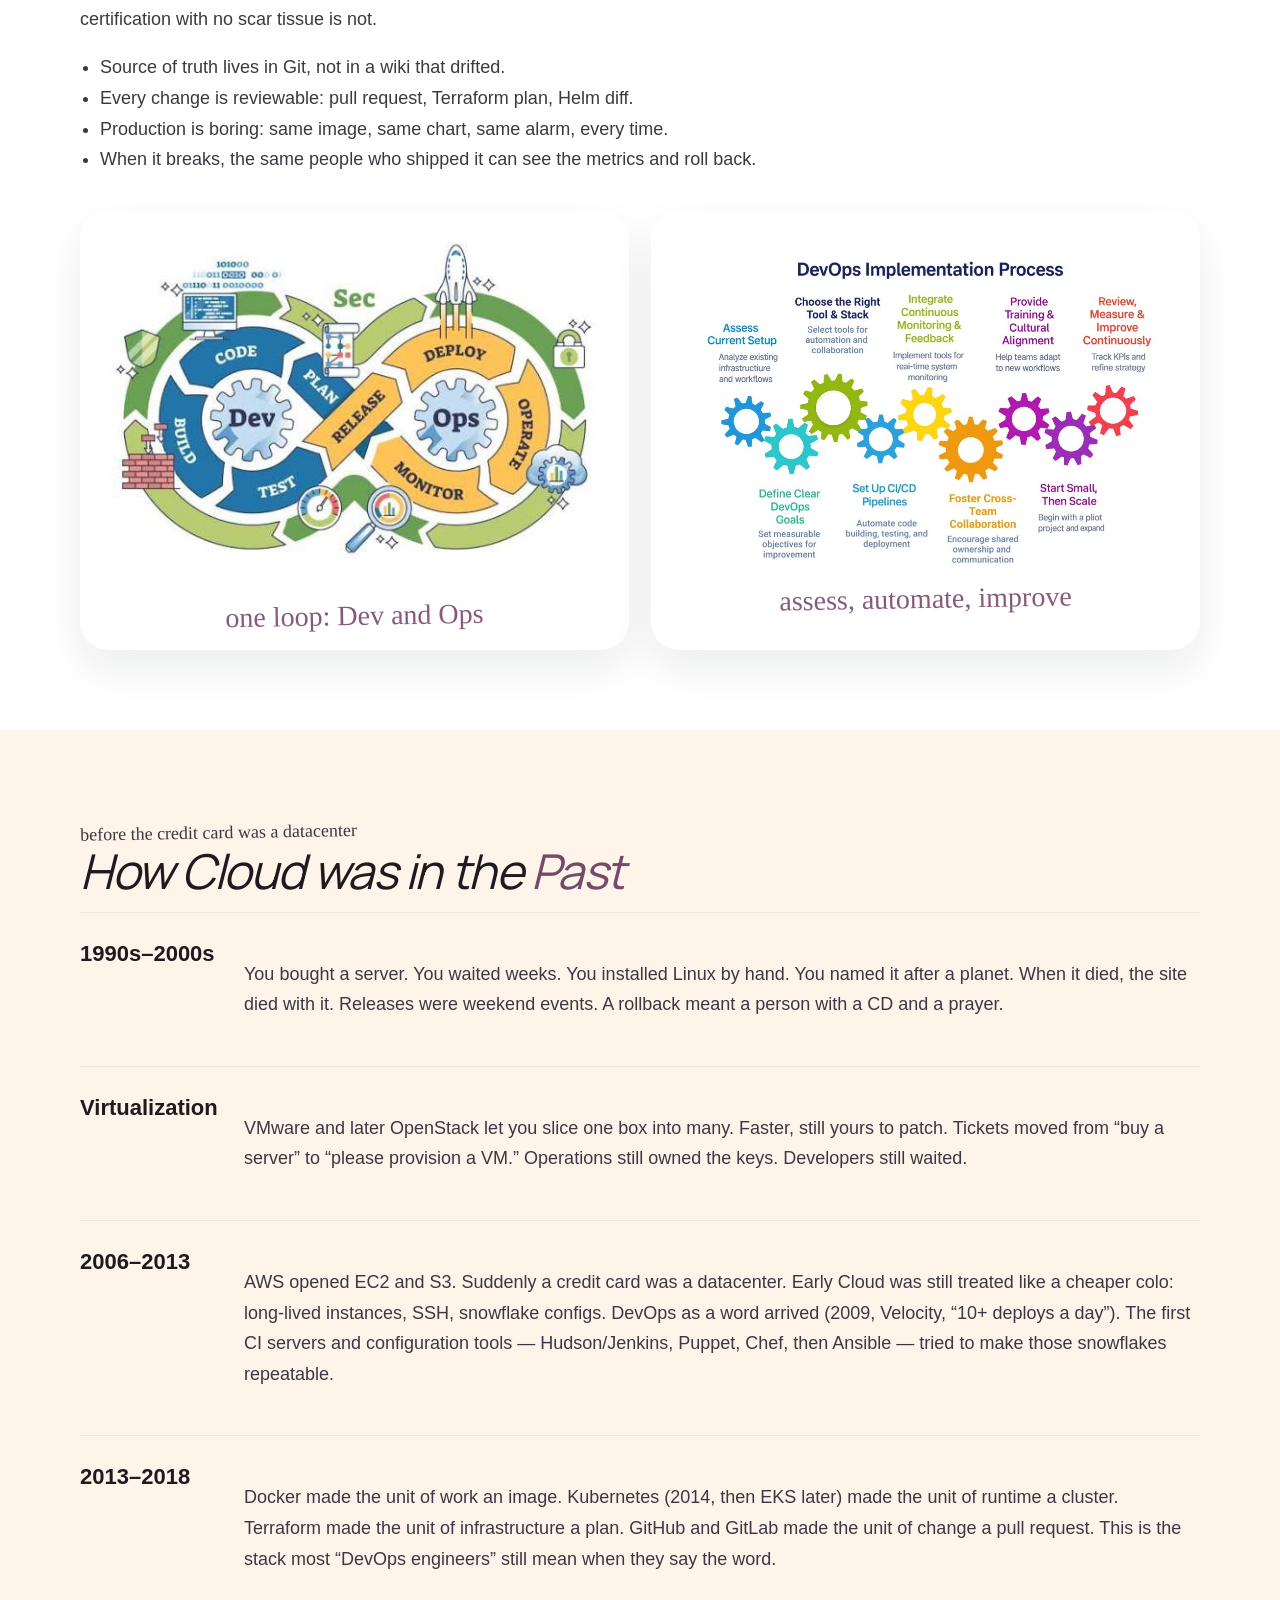
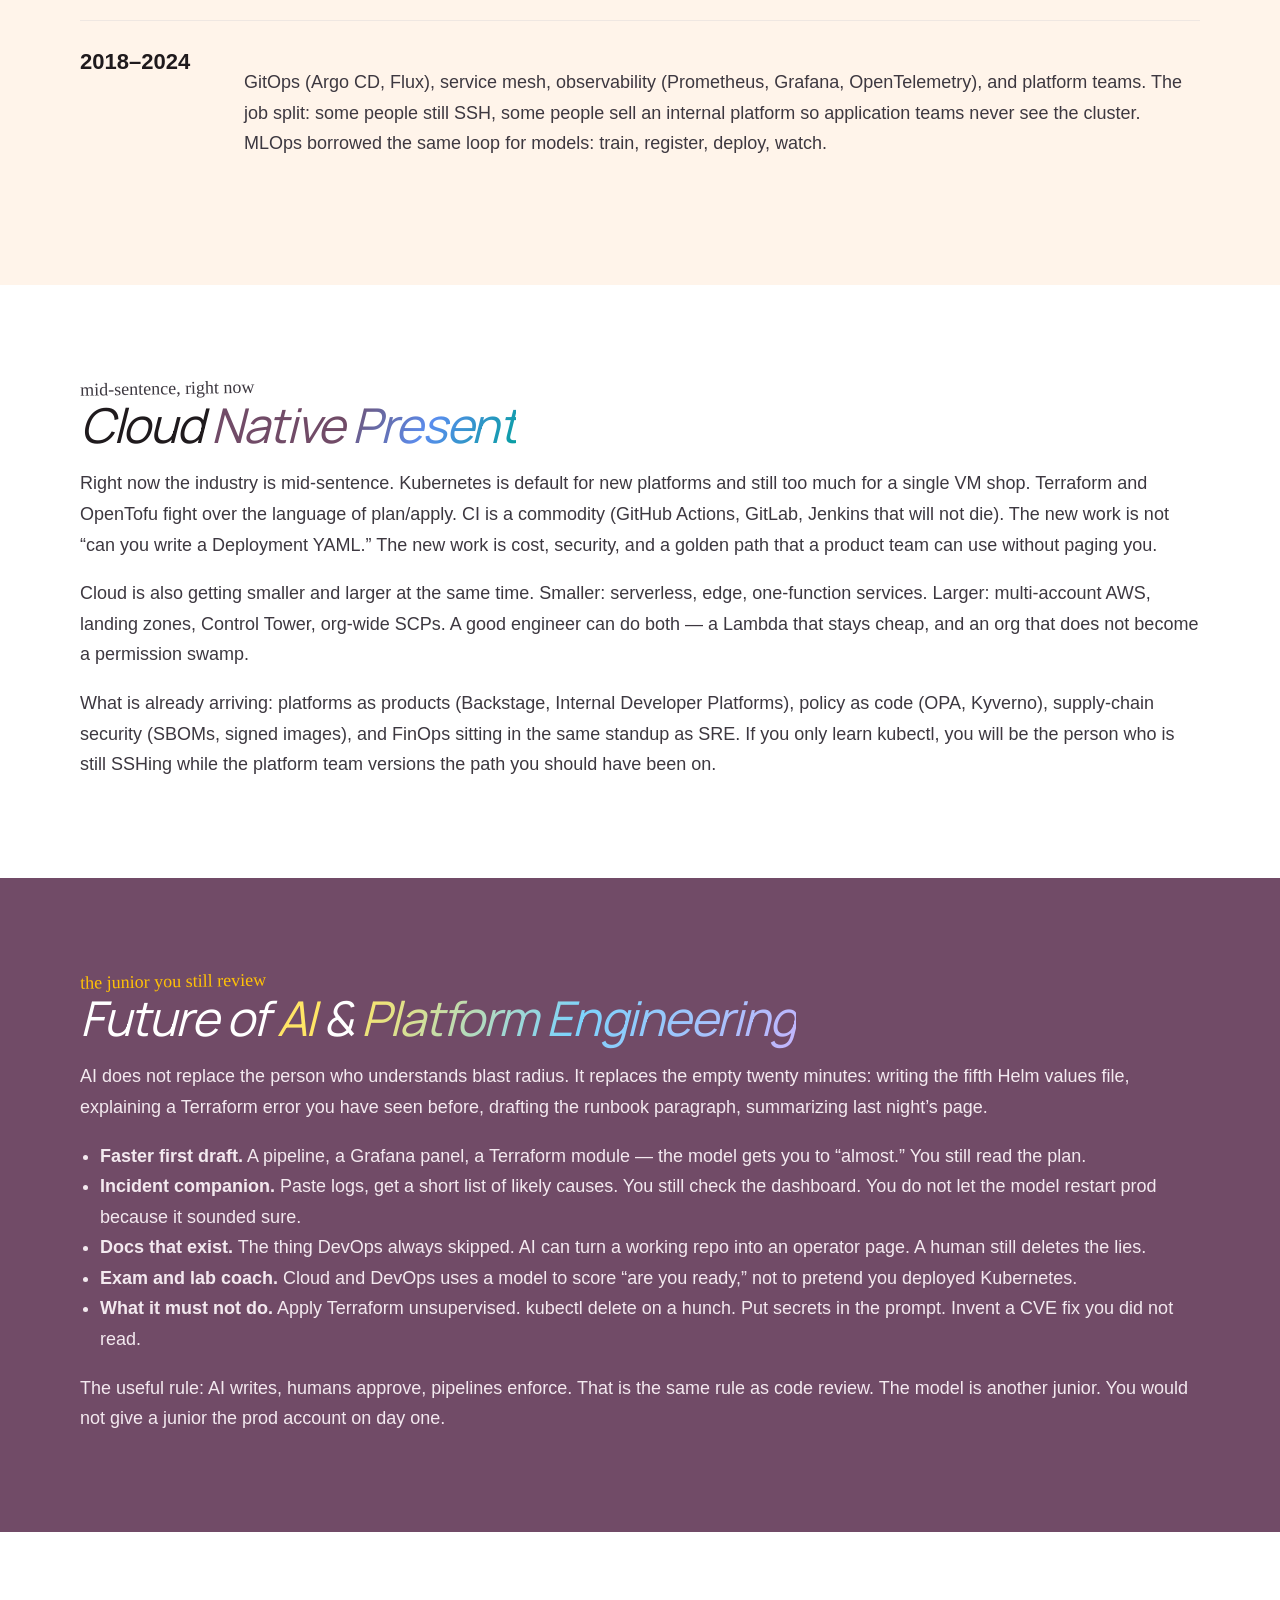
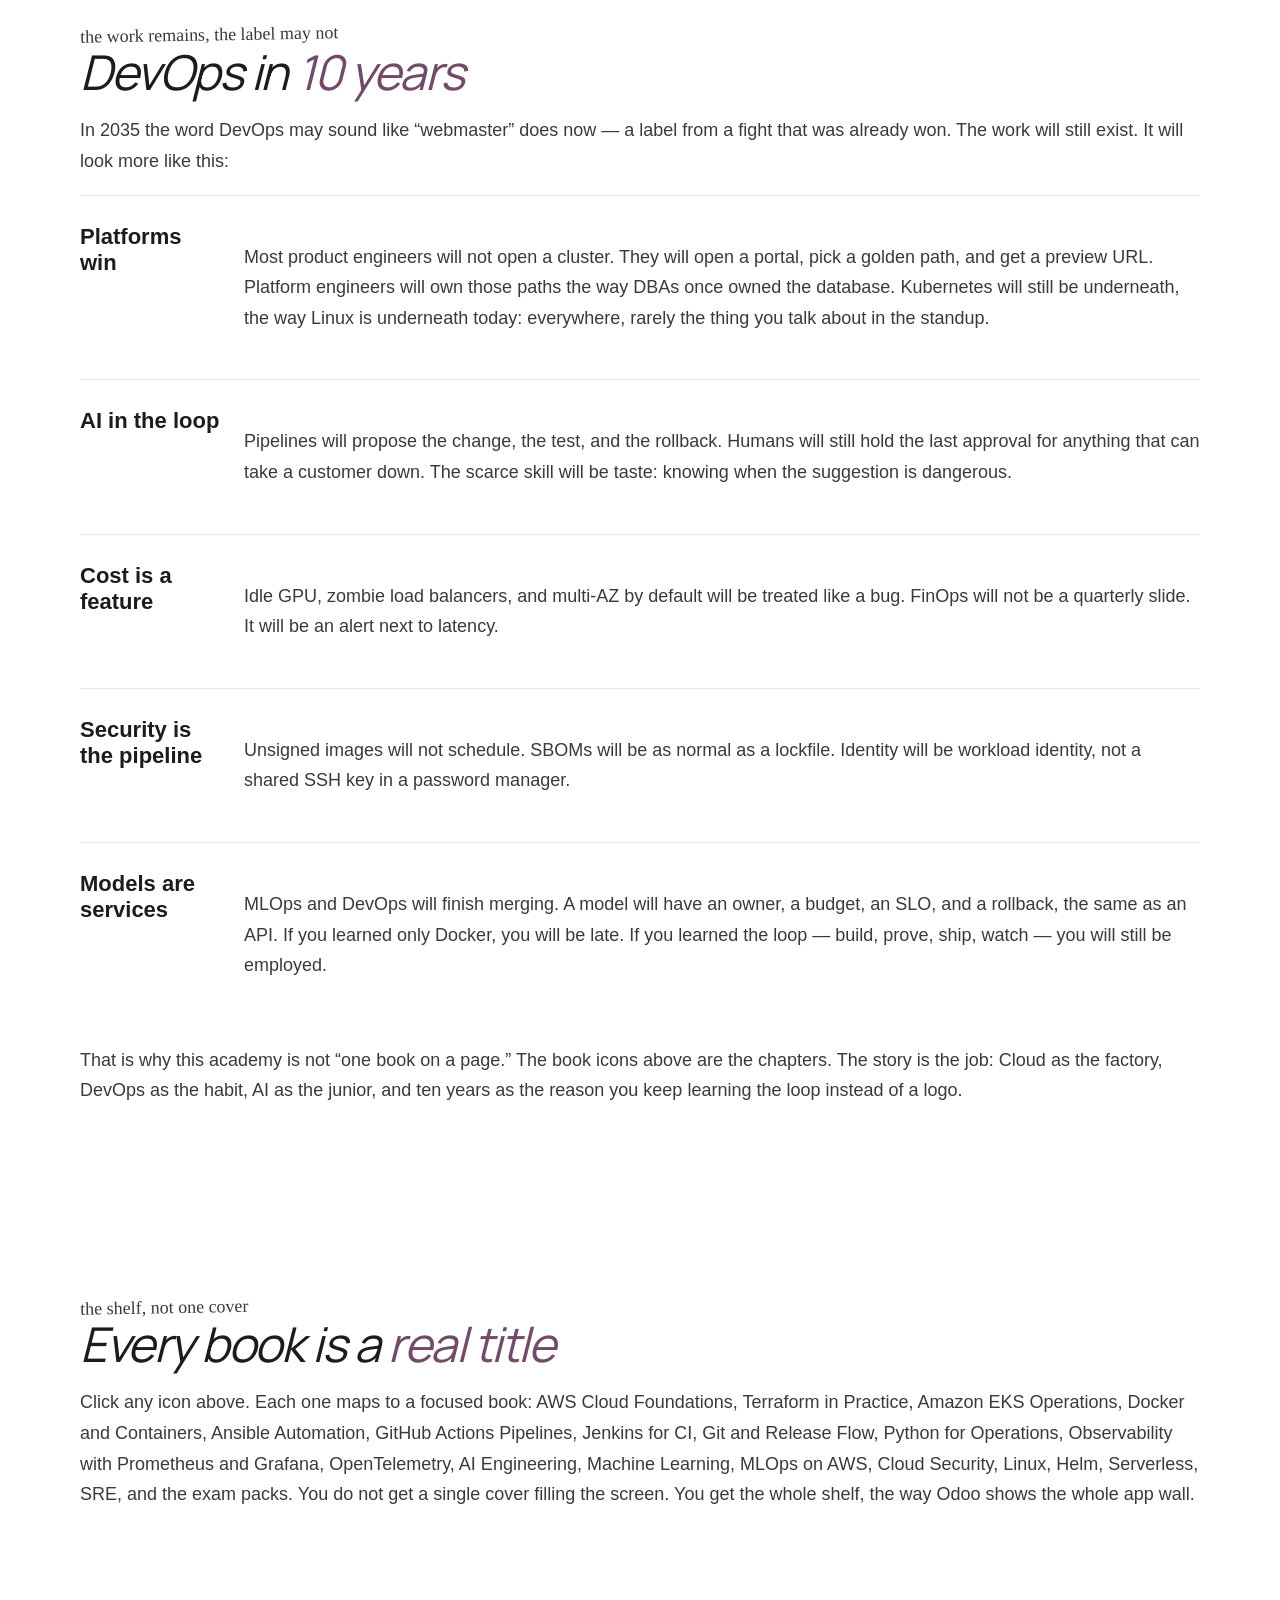
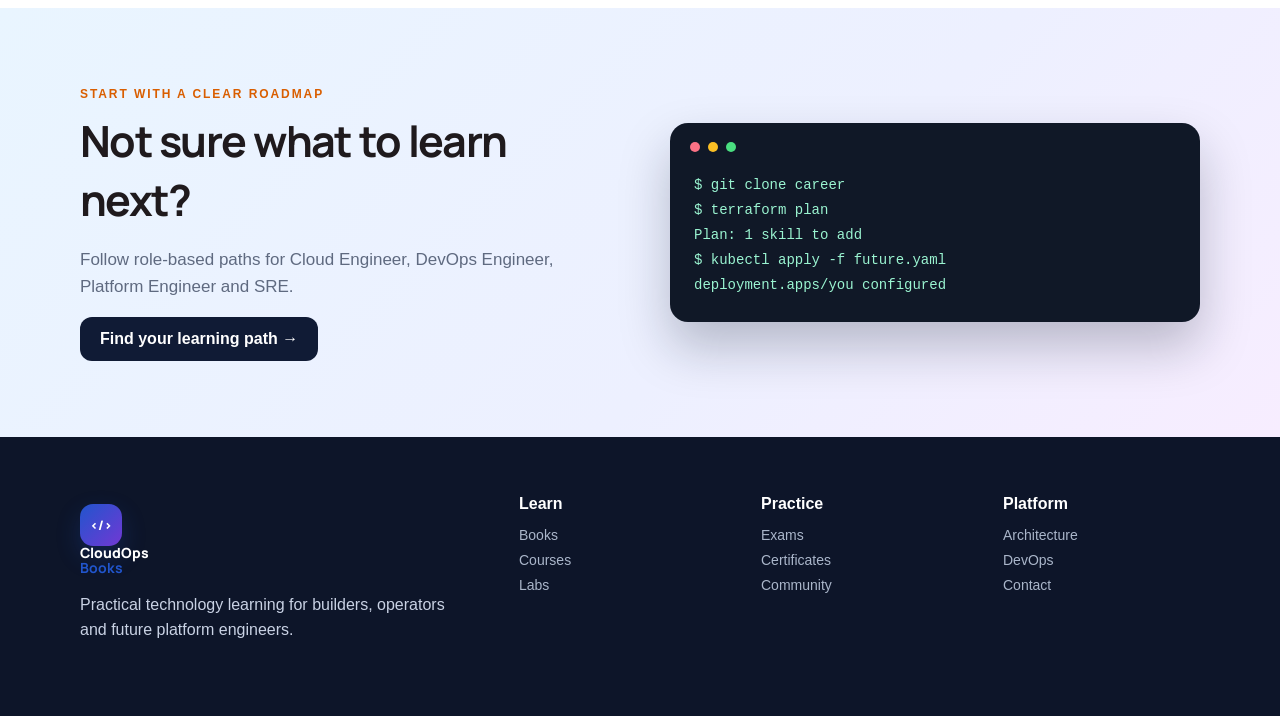
==== commit 706805e1: "Redesign bookstore hero with animated sale campaign" ====
--- a/services/web/public/books.html
+++ b/services/web/public/books.html
@@ -8,7 +8,7 @@
   <link rel="preconnect" href="https://fonts.googleapis.com">
   <link rel="preconnect" href="https://fonts.gstatic.com" crossorigin>
   <link href="https://fonts.googleapis.com/css2?family=DM+Sans:wght@400;500;600;700&family=Manrope:wght@600;700;800&display=swap" rel="stylesheet">
-  <link rel="stylesheet" href="assets/app.css?v=storefront-6">
+  <link rel="stylesheet" href="assets/app.css?v=storefront-7">
 </head>
 <body class="store-page">
   <div class="store-strip"><strong>TECH BOOK FEST</strong><span>Up to 40% off selected learning paths</span><a href="#catalog">Shop now →</a></div>
@@ -36,6 +36,11 @@
 
   <main>
     <section class="store-hero" id="new-releases">
+      <div class="promo-ribbon ribbon-left"></div><div class="promo-ribbon ribbon-right"></div>
+      <a class="flash-deal" href="#catalog" aria-label="Shop the Tech Book Fest sale with discounts up to 40 percent">
+        <span class="flash-deal-ring" aria-hidden="true"></span>
+        <small>LIMITED TIME</small><strong>40<span>%</span></strong><b>OFF</b><em>TECH BOOK FEST</em>
+      </a>
       <div class="wrap store-hero-grid">
         <div class="store-hero-copy">
           <span class="store-eyebrow">CLOUDOPS TECHNOLOGY BOOK FEST</span>
@@ -46,9 +51,14 @@
           <div class="store-trust"><span>✓ Practical labs</span><span>✓ Lifetime access</span><span>✓ Skill certificates</span></div>
         </div>
         <div class="book-scene" aria-hidden="true">
+          <div class="hero-bookfest-title"><span>DEVOPS</span><b>BOOK FEST</b></div>
+          <div class="scene-deal"><strong>UP TO 40%</strong><span>ON CLOUD &amp; DEVOPS BOOKS</span></div>
+          <div class="scene-swoosh"></div>
           <div class="orbit o-a"></div><div class="orbit o-b"></div>
-          <div class="hero-book hb-1"><small>AWS · AZURE · PLATFORM</small><img src="logos/aws.svg" alt="Cloud"><b>Cloud</b><span>Engineering Handbook</span></div>
-          <div class="hero-book hb-2"><small>CI/CD · GITOPS · SRE</small><img src="logos/devops.svg" alt="DevOps"><b>DevOps</b><span>Production Delivery</span></div>
+          <div class="hero-book hb-1"><small>CLOUD</small><img src="logos/aws.svg" alt="AWS"><b>AWS</b><span>Cloud Engineering</span></div>
+          <div class="hero-book hb-2"><small>CONTAINERS</small><img src="logos/kubernetes.svg" alt="Kubernetes"><b>Kubernetes</b><span>Production Guide</span></div>
+          <div class="hero-book hb-3"><small>INFRASTRUCTURE</small><img src="logos/terraform.svg" alt="Terraform"><b>Terraform</b><span>IaC in Practice</span></div>
+          <div class="hero-book hb-4"><small>AUTOMATION</small><img src="logos/python.svg" alt="Python"><b>Python</b><span>for DevOps</span></div>
           <div class="floating-code c1">aws eks update-kubeconfig</div><div class="floating-code c2">kubectl apply</div><div class="floating-code c3">terraform plan</div>
         </div>
       </div>
--- a/services/web/public/assets/app.css
+++ b/services/web/public/assets/app.css
@@ -539,11 +539,18 @@
 .store-categories button { height:44px; flex:0 0 auto; border:0; border-bottom:3px solid transparent; background:transparent; color:#5b6578; font-weight:700; cursor:pointer; }
 .store-categories button.active,.store-categories button:hover { border-bottom-color:#2155cd; color:#173e99; }
 .store-categories>a{flex:0 0 auto;color:#5b6578;font-size:13px;font-weight:700}.store-categories .all-departments{padding:0 16px;background:#101b35;color:#fff;border-bottom:0}.store-categories .all-departments.active,.store-categories .all-departments:hover{color:#fff;border-bottom:0}
-.store-hero { overflow:hidden; background:radial-gradient(circle at 83% 20%,rgba(255,190,60,.34),transparent 23%),linear-gradient(118deg,#fff5df 0%,#ffe2aa 50%,#ff9a24 100%); color:#27201a; }
+.store-hero { position:relative;overflow:hidden;background:#fff2cf;color:#27201a;isolation:isolate }
+.store-hero::before{content:"";position:absolute;z-index:-2;inset:-35%;background:repeating-conic-gradient(from -8deg at 68% 54%,rgba(255,255,255,.86) 0deg 4deg,rgba(255,216,94,.25) 4deg 9deg,transparent 9deg 15deg);animation:burst-turn 28s linear infinite}.store-hero::after{content:"";position:absolute;z-index:-3;inset:0;background:linear-gradient(100deg,rgba(255,250,235,.98) 0 36%,rgba(255,229,157,.86) 59%,rgba(255,148,41,.95) 100%)}
+.promo-ribbon{position:absolute;z-index:1;top:0;width:280px;height:92px;pointer-events:none}.ribbon-left{left:0;background:linear-gradient(150deg,#27c7ea 0 31%,transparent 32%),linear-gradient(155deg,transparent 0 20%,#f393dc 21% 34%,transparent 35%);clip-path:polygon(0 0,100% 0,58% 28%,88% 44%,39% 48%,65% 74%,0 56%)}.ribbon-right{right:0;transform:scaleX(-1);background:linear-gradient(150deg,#27c7ea 0 31%,transparent 32%),linear-gradient(155deg,transparent 0 20%,#f393dc 21% 34%,transparent 35%);clip-path:polygon(0 0,100% 0,58% 28%,88% 44%,39% 48%,65% 74%,0 56%)}
+.flash-deal{position:absolute;z-index:20;right:max(18px,calc((100vw - 1240px)/2));top:116px;width:126px;aspect-ratio:1;display:flex;flex-direction:column;align-items:center;justify-content:center;border:4px solid #fff;border-radius:50%;background:radial-gradient(circle at 34% 25%,#ff786d 0,#f12635 42%,#a80722 100%);color:#fff;text-align:center;text-decoration:none;filter:drop-shadow(0 13px 15px rgba(113,13,26,.3));transform:rotate(7deg);animation:deal-pulse 2.3s ease-in-out infinite}.flash-deal::before{content:"";position:absolute;z-index:-2;inset:-12px;background:repeating-conic-gradient(#ffdb57 0 8deg,#ff6f2c 8deg 16deg);clip-path:polygon(50% 0,57% 9%,67% 3%,71% 15%,83% 11%,84% 24%,97% 25%,91% 37%,100% 45%,90% 53%,97% 64%,84% 68%,83% 81%,71% 77%,65% 91%,56% 82%,49% 100%,43% 84%,32% 95%,29% 79%,15% 86%,17% 71%,3% 67%,11% 54%,0 47%,11% 38%,4% 26%,18% 24%,17% 10%,31% 16%,37% 3%,45% 12%);animation:deal-spin 13s linear infinite}.flash-deal::after{content:"";position:absolute;inset:3px;border:2px dashed rgba(255,255,255,.75);border-radius:50%;pointer-events:none}.flash-deal-ring{position:absolute;inset:0;overflow:hidden;border-radius:50%}.flash-deal-ring::after{content:"";position:absolute;top:-30%;left:-75%;width:38%;height:160%;background:linear-gradient(90deg,transparent,rgba(255,255,255,.72),transparent);rotate:22deg;animation:deal-shine 3.4s ease-in-out infinite}.flash-deal small,.flash-deal strong,.flash-deal b,.flash-deal em{position:relative;z-index:2}.flash-deal small{font-size:8px;font-weight:900;letter-spacing:.14em}.flash-deal strong{font:900 43px/.86 Manrope,sans-serif;letter-spacing:-.09em}.flash-deal strong span{font-size:20px;vertical-align:top}.flash-deal b{font:900 17px/1 Manrope,sans-serif;letter-spacing:.12em}.flash-deal em{margin-top:4px;padding:3px 7px;border-radius:10px;background:#fff;color:#bd122a;font-size:7px;font-style:normal;font-weight:900;letter-spacing:.08em}
+@keyframes burst-turn{to{transform:rotate(360deg)}}
+@keyframes deal-pulse{0%,100%{scale:1;filter:drop-shadow(0 13px 15px rgba(113,13,26,.3))}50%{scale:1.07;filter:drop-shadow(0 18px 20px rgba(113,13,26,.43))}}
+@keyframes deal-spin{to{rotate:360deg}}
+@keyframes deal-shine{0%,55%{left:-75%}85%,100%{left:135%}}
 .store-hero-grid { min-height:520px; display:grid; grid-template-columns:1.05fr .95fr; align-items:center; gap:42px; }
 .store-eyebrow,.store-kicker { color:#d95e00; font-size:12px; font-weight:800; letter-spacing:.16em; }
-.store-hero h1 { margin:14px 0 18px; max-width:650px; font-size:clamp(48px,6vw,76px); line-height:1.01; letter-spacing:-.055em; }
-.store-hero h1 em { color:#d95e00; font-style:normal; }
+.store-hero h1 { margin:14px 0 18px;max-width:650px;font-size:clamp(48px,6vw,76px);line-height:1.01;letter-spacing:-.055em;text-shadow:0 4px 0 rgba(255,255,255,.65),0 12px 30px rgba(132,66,0,.12) }
+.store-hero h1 em { display:inline-block;color:#d95e00;font-style:normal;text-shadow:2px 2px 0 #fff,5px 5px 0 rgba(255,174,55,.48) }
 .store-hero-copy>p { max-width:600px; color:#5b4a3d; font-size:18px; line-height:1.65; }
 .sale-lockup{display:flex;align-items:end;gap:8px;margin:18px 0;color:#b84600}.sale-lockup b{align-self:center;padding:5px 7px;background:#172033;color:#fff;font-size:11px}.sale-lockup strong{font:800 58px/0.8 Manrope,sans-serif;letter-spacing:-.07em}.sale-lockup span{font-size:22px;font-weight:900}
 .store-hero-actions { display:flex; gap:12px; margin:28px 0; }
@@ -554,19 +561,23 @@
 .store-trust { display:flex; flex-wrap:wrap; gap:18px; color:#6f5543; font-size:13px; font-weight:700; }
 .book-scene { position:relative; min-height:480px; perspective:1200px; transform-style:preserve-3d; transform:rotateX(var(--scene-x,0deg)) rotateY(var(--scene-y,0deg)); transition:transform .18s ease-out; animation:scene-breathe 7s ease-in-out infinite; }
 .book-scene::before{content:"";position:absolute;inset:20px;border-radius:50%;background:radial-gradient(circle at var(--light-x,50%) var(--light-y,45%),rgba(255,255,255,.52),rgba(255,196,75,.12) 38%,transparent 67%);filter:blur(7px);transform:translateZ(-80px);pointer-events:none}
+.hero-bookfest-title{position:absolute;z-index:9;top:18px;left:50%;width:100%;translate:-50% 0;text-align:center;transform:translateZ(85px) rotateX(4deg);font-family:Impact,Haettenschweiler,"Arial Narrow Bold",sans-serif;font-style:italic;line-height:.82;letter-spacing:.025em;pointer-events:none}.hero-bookfest-title span,.hero-bookfest-title b{display:block}.hero-bookfest-title span{color:#11213c;font-size:31px;letter-spacing:.2em;text-shadow:2px 2px 0 #fff,4px 4px 0 #ff8a00,7px 7px 0 rgba(17,33,60,.22)}.hero-bookfest-title b{margin-top:7px;color:#fff4d7;font-size:49px;-webkit-text-stroke:2px #14213a;text-shadow:3px 3px 0 #f98c00,6px 6px 0 #ef4e23,9px 9px 0 #7138d4,13px 14px 18px rgba(61,27,10,.28)}
+.scene-deal{position:absolute;z-index:10;top:103px;left:50%;translate:-50% 0;display:flex;align-items:center;gap:8px;white-space:nowrap;transform:translateZ(75px)}.scene-deal strong{padding:6px 10px;border-radius:5px;background:#2155cd;color:#fff;font:900 20px/1 Manrope,sans-serif;box-shadow:3px 4px 0 #11213c}.scene-deal span{color:#d94e00;font-size:11px;font-weight:900;letter-spacing:.08em}.scene-swoosh{position:absolute;z-index:-1;left:-35px;right:-35px;bottom:20px;height:155px;border:22px solid #15213b;border-top-color:transparent;border-left-color:transparent;border-radius:50%;rotate:-7deg;opacity:.95;transform:translateZ(-30px)}
 .orbit { position:absolute; border:1px solid rgba(255,255,255,.22); border-radius:50%; animation:store-spin 18s linear infinite; }
 .orbit.o-a { width:420px; height:420px; top:28px; left:60px; }
 .orbit.o-b { width:290px; height:290px; top:90px; left:125px; animation-direction:reverse; animation-duration:13s; }
-.hero-book { position:absolute; width:180px; height:265px; padding:20px 18px; overflow:visible; border-radius:7px 17px 17px 7px; box-shadow:-14px 20px 38px rgba(64,37,10,.3),inset 9px 0 rgba(255,255,255,.12); display:flex; flex-direction:column; transform-style:preserve-3d; animation:book-float 5s ease-in-out infinite; transition:scale .35s ease,filter .35s ease; }
+.hero-book { position:absolute; width:145px; height:225px; padding:15px 13px; overflow:visible; border-radius:6px 14px 14px 6px; box-shadow:-12px 18px 30px rgba(64,37,10,.31),inset 8px 0 rgba(255,255,255,.13); display:flex; flex-direction:column; transform-style:preserve-3d; animation:book-float 5s ease-in-out infinite; transition:scale .35s ease,filter .35s ease; }
 .hero-book::after { content:""; position:absolute; z-index:-1; right:-10px; top:8px; bottom:8px; width:12px; background:repeating-linear-gradient(90deg,#fff8e8 0 2px,#e8dbc4 2px 3px); border-radius:0 6px 6px 0; transform:translateZ(-9px); box-shadow:4px 5px 10px rgba(41,25,8,.2); }
 .hero-book::before{content:"";position:absolute;inset:0;z-index:0;border-radius:inherit;background:linear-gradient(115deg,rgba(255,255,255,.5),transparent 27%,transparent 62%,rgba(255,255,255,.2));background-size:220% 100%;transform:translateZ(2px);pointer-events:none;animation:cover-shine 5.5s ease-in-out infinite}
-.hero-book small { letter-spacing:.15em; font-weight:800; opacity:.75; }
-.hero-book img{position:relative;z-index:2;width:66px;height:66px;margin:auto 0 8px;padding:11px;object-fit:contain;border-radius:18px;background:rgba(255,255,255,.93);box-shadow:0 14px 25px rgba(36,24,12,.25);transform:translateZ(28px);animation:logo-hover 3.8s ease-in-out infinite}
-.hero-book b { position:relative;z-index:2;margin:0 0 2px;font-size:43px;line-height:1;transform:translateZ(18px) }
-.hero-book span { font-weight:700; }
+.hero-book small { position:relative;z-index:2;letter-spacing:.14em;font-size:9px;font-weight:900;opacity:.78; }
+.hero-book img{position:relative;z-index:2;width:52px;height:52px;margin:auto 0 8px;padding:9px;object-fit:contain;border-radius:14px;background:rgba(255,255,255,.95);box-shadow:0 12px 22px rgba(36,24,12,.25);transform:translateZ(28px);animation:logo-hover 3.8s ease-in-out infinite}
+.hero-book b { position:relative;z-index:2;margin:0 0 4px;color:#11213c;font-family:Impact,Haettenschweiler,"Arial Narrow Bold",sans-serif;font-size:28px;line-height:.9;letter-spacing:.015em;text-transform:uppercase;text-shadow:1px 1px 0 rgba(255,255,255,.7),3px 3px 0 rgba(255,255,255,.25);transform:translateZ(20px) }
+.hero-book span { position:relative;z-index:2;font-size:11px;font-weight:900;letter-spacing:.015em;transform:translateZ(14px) }
 .hero-book:hover{scale:1.08;filter:saturate(1.12) brightness(1.04);z-index:8;animation-play-state:paused}.hero-book:hover img{animation-play-state:paused;transform:translateZ(42px) rotate(-5deg)}
-.hb-1 { left:62px; top:125px; width:210px; height:300px; background:linear-gradient(145deg,#ffcf58,#ed7500); transform:rotateY(20deg) rotateZ(-7deg) translateZ(18px); animation-name:cloud-book-float; }
-.hb-2 { left:288px; top:82px; width:210px; height:300px; z-index:2; background:linear-gradient(145deg,#54ddc4,#0f6b7a); color:#102531; transform:rotateY(-18deg) rotateZ(6deg) translateZ(45px); animation-name:devops-book-float; animation-delay:-1.6s; }
+.hb-1 { left:10px; top:190px; background:linear-gradient(145deg,#ffcf58,#ed7500); transform:rotateY(24deg) rotateZ(-10deg) translateZ(4px); animation-name:cloud-book-float; }
+.hb-2 { left:132px; top:135px; z-index:4; background:linear-gradient(145deg,#6bd7ff,#2563eb); transform:rotateY(13deg) rotateZ(-3deg) translateZ(48px); animation-name:devops-book-float; animation-delay:-1.2s; }
+.hb-3 { left:270px; top:130px; z-index:3; background:linear-gradient(145deg,#c99aff,#6d28d9); transform:rotateY(-12deg) rotateZ(3deg) translateZ(38px); animation-name:cloud-book-float; animation-delay:-2.2s; }
+.hb-4 { left:392px; top:188px; background:linear-gradient(145deg,#ffe36a,#efb400); transform:rotateY(-24deg) rotateZ(10deg) translateZ(3px); animation-name:devops-book-float; animation-delay:-3.1s; }
 .floating-code { position:absolute; padding:8px 12px; border:1px solid rgba(255,255,255,.2); border-radius:10px; background:rgba(9,18,47,.68); color:#bffcf1; font:12px ui-monospace,monospace; backdrop-filter:blur(8px); animation:code-float 4s ease-in-out infinite; }
 .floating-code.c1 { top:50px; left:20px; }.floating-code.c2 { right:0; top:70px; animation-delay:-1s; }.floating-code.c3 { right:12px; bottom:38px; animation-delay:-2s; }
 @keyframes book-float { 0%,100%{translate:0 0}50%{translate:0 -15px} }
@@ -664,5 +675,7 @@
 @media(max-width:600px){.subject-section{padding:52px 0}.subject-grid{grid-template-columns:repeat(2,1fr)}.subject-grid button{min-height:135px}.shelf-track{grid-auto-columns:160px}.mini-cover{height:215px}.book-shelf{padding:48px 0}}
 
 @media(max-width:1100px){.book-catalog{grid-template-columns:repeat(4,1fr)}}
-@media(max-width:980px){.store-nav-main{grid-template-columns:1fr auto}.store-search{grid-column:1/-1;grid-row:2;margin-bottom:14px}.store-categories{gap:18px}.store-hero-grid,.store-banner-grid{grid-template-columns:1fr}.store-hero-copy{padding-top:55px}.book-scene{width:min(520px,100%);margin:auto}.store-benefits{grid-template-columns:1fr 1fr;margin-top:24px}.store-benefits article:nth-child(2){border-right:0}.book-catalog{grid-template-columns:repeat(3,1fr)}.store-footer>.wrap{grid-template-columns:2fr 1fr 1fr}.store-footer>.wrap>div:last-child{display:none}}
+@media(max-width:980px){.store-nav-main{grid-template-columns:1fr auto}.store-search{grid-column:1/-1;grid-row:2;margin-bottom:14px}.store-categories{gap:18px}.store-hero-grid,.store-banner-grid{grid-template-columns:1fr}.store-hero-copy{padding-top:55px}.flash-deal{top:96px;right:24px}.book-scene{width:min(520px,100%);margin:auto}.store-benefits{grid-template-columns:1fr 1fr;margin-top:24px}.store-benefits article:nth-child(2){border-right:0}.book-catalog{grid-template-columns:repeat(3,1fr)}.store-footer>.wrap{grid-template-columns:2fr 1fr 1fr}.store-footer>.wrap>div:last-child{display:none}}
 @media(max-width:700px){.store-strip{font-size:11px;gap:8px}.store-strip span,.store-utility{display:none}.store-nav-main{display:flex;flex-wrap:wrap;gap:12px;padding:12px 0}.store-search{order:3;width:100%;margin:0}.store-actions .who,.store-action-link{display:none}.store-actions .btn{padding:8px 10px}.store-categories{width:calc(100% - 24px)}.store-hero-grid{min-height:auto}.store-hero h1{font-size:46px}.book-scene{min-height:390px;transform:scale(.8);transform-origin:top center;margin-bottom:-60px}.store-benefits{grid-template-columns:1fr}.store-benefits article{border-right:0;border-bottom:1px solid #e9edf4}.catalog-toolbar,.store-section-head{align-items:flex-start;flex-direction:column}.book-catalog{grid-template-columns:repeat(2,1fr);gap:16px 10px}.book-cover{height:210px;margin:9px 9px 0;padding:15px}.store-book-info{padding:12px}.store-book-info>p{display:none}.book-buy{align-items:flex-start;flex-direction:column}.book-buy button{width:100%}.store-footer>.wrap{grid-template-columns:1fr 1fr}.store-footer>.wrap>div:first-child{grid-column:1/-1}}
+@media(max-width:700px){.flash-deal{position:absolute;top:88px;right:8px;width:98px;border-width:3px}.flash-deal strong{font-size:34px}.flash-deal b{font-size:13px}.flash-deal em{font-size:6px}.flash-deal::before{inset:-8px}}
+@media(prefers-reduced-motion:reduce){.store-hero::before,.flash-deal,.flash-deal::before,.flash-deal-ring::after{animation:none}}
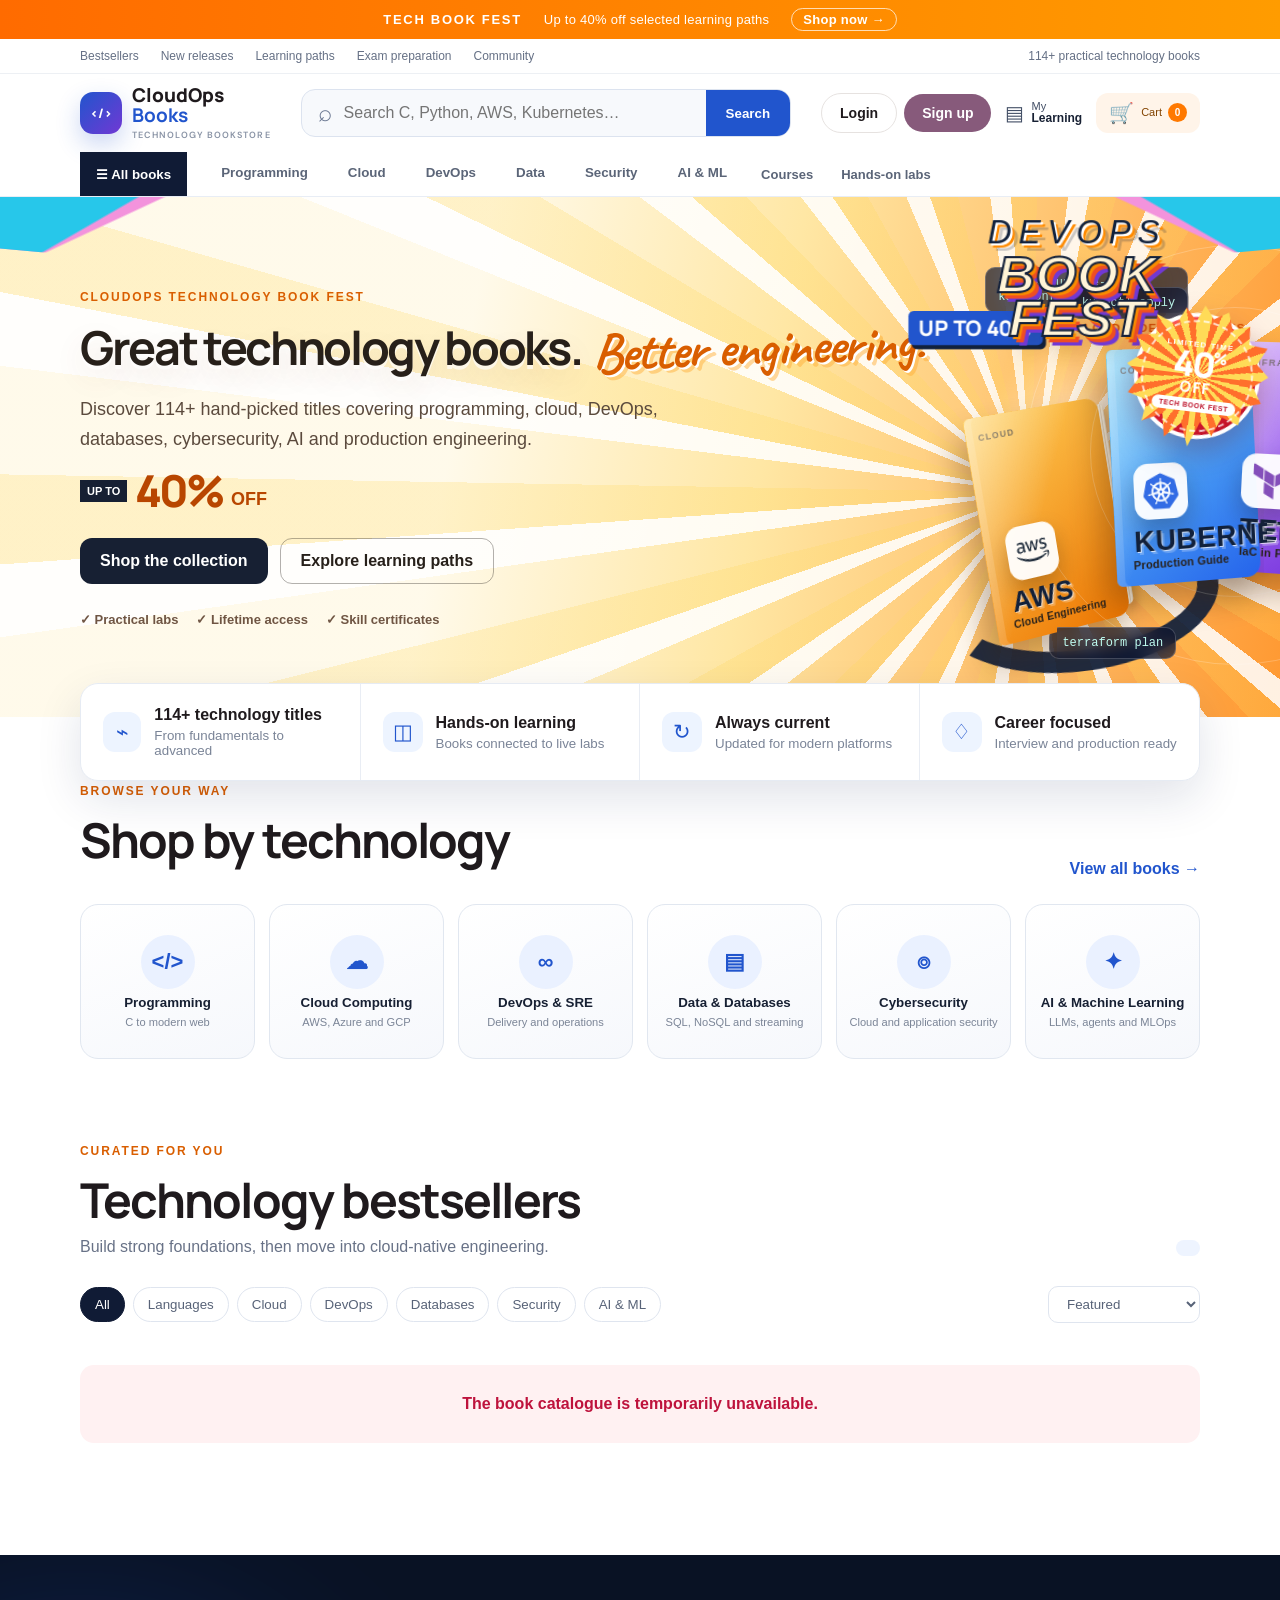
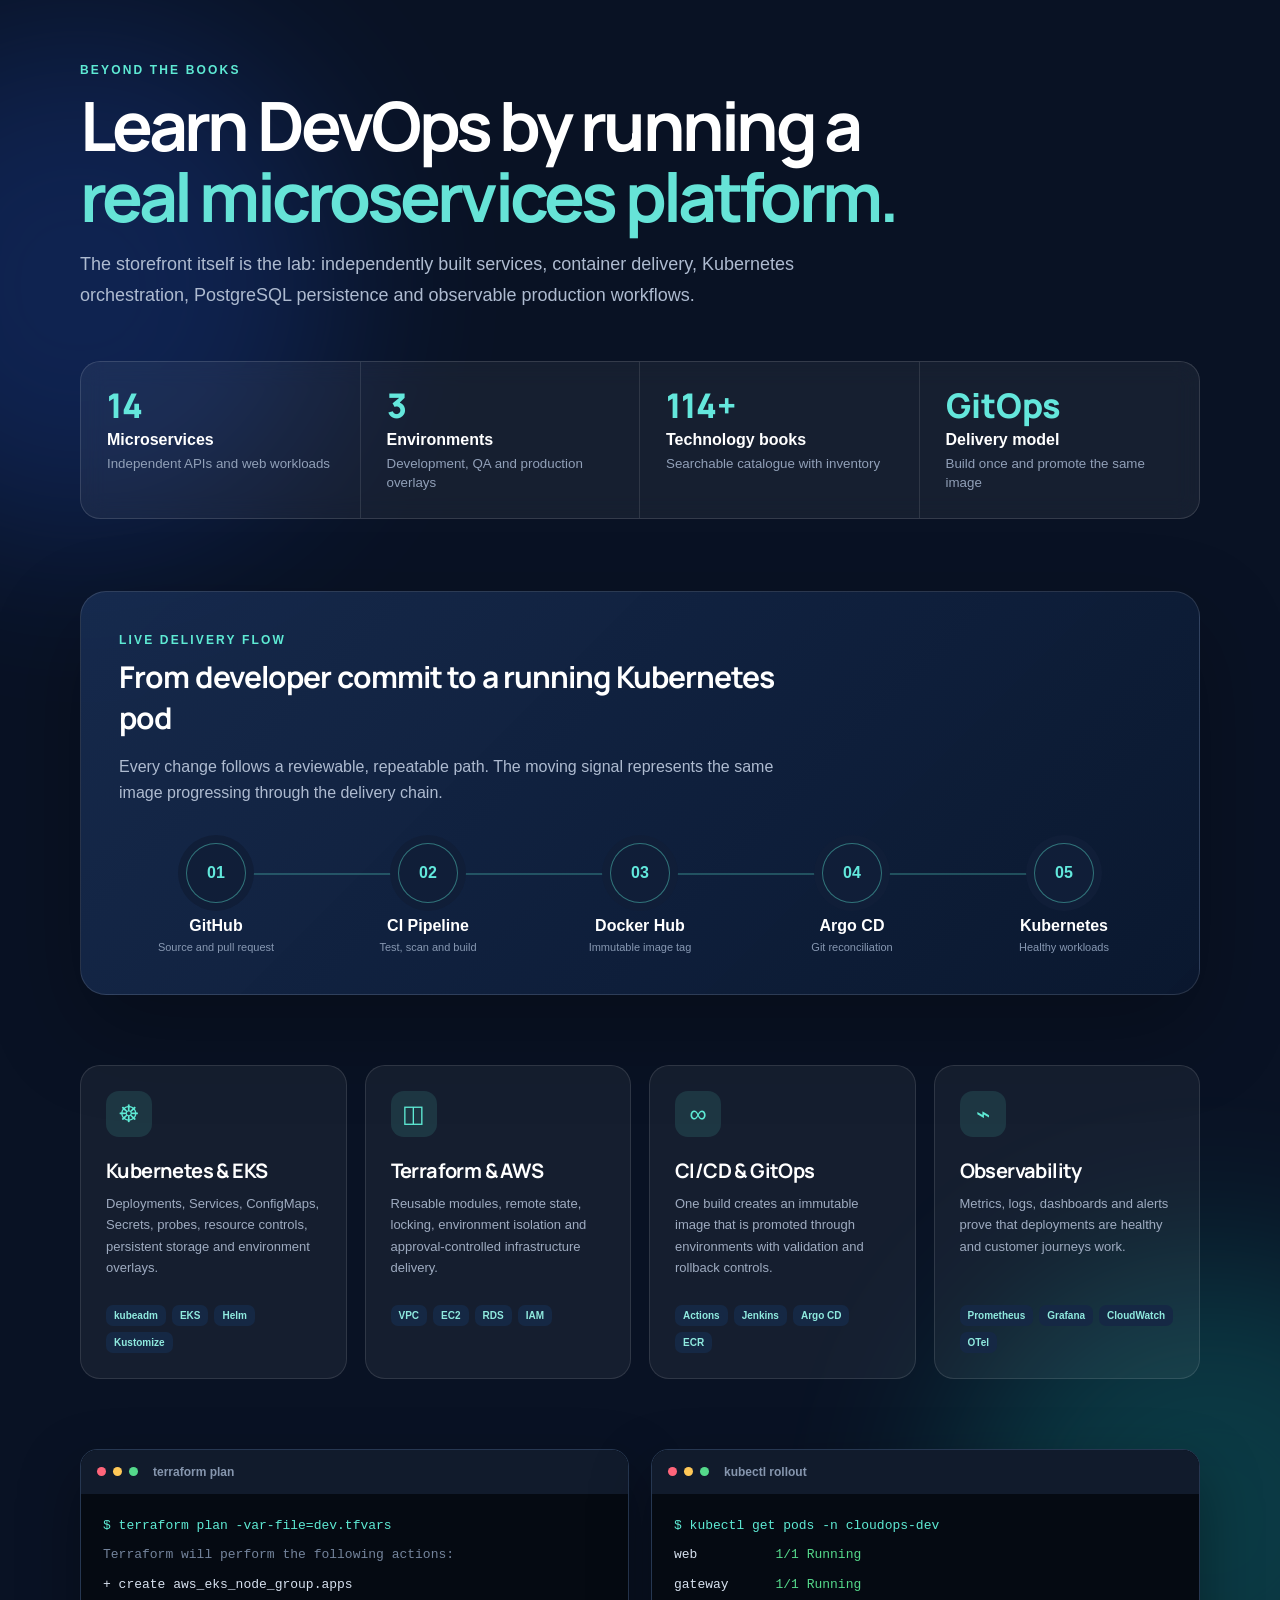
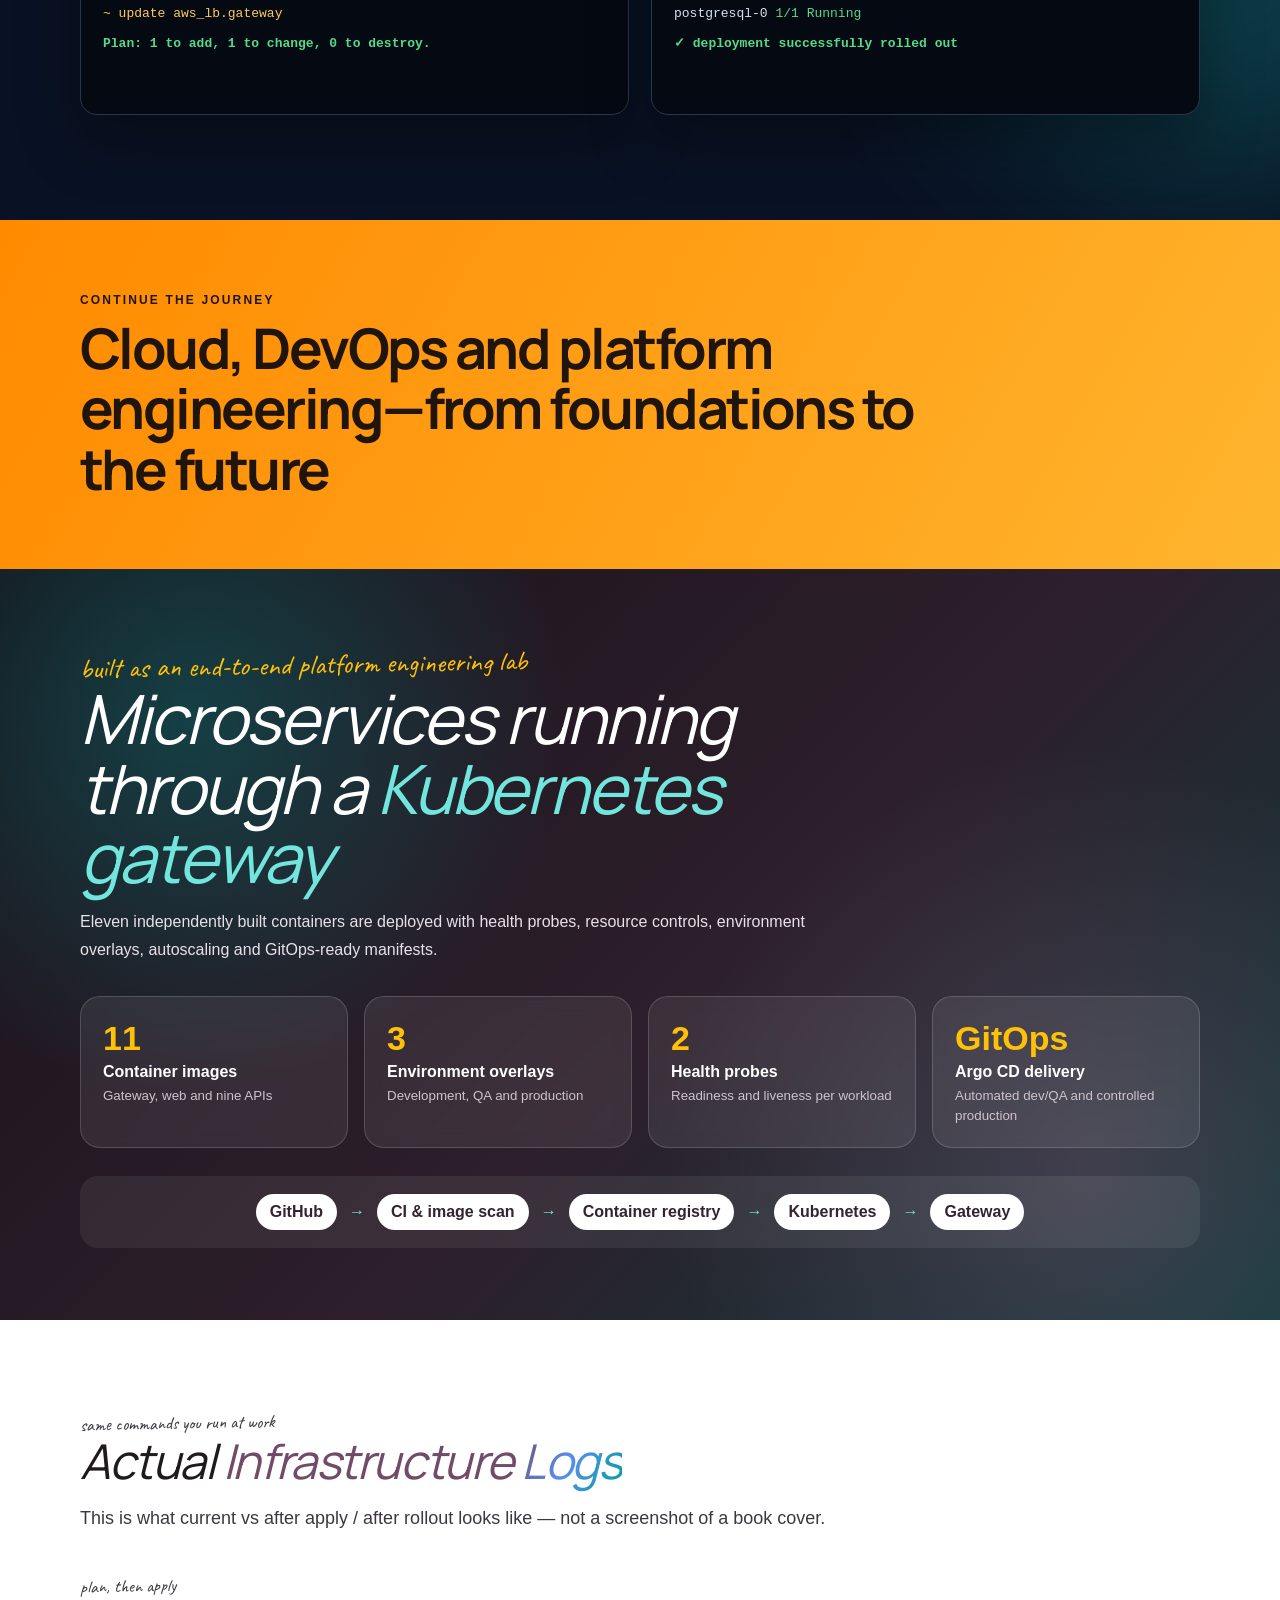
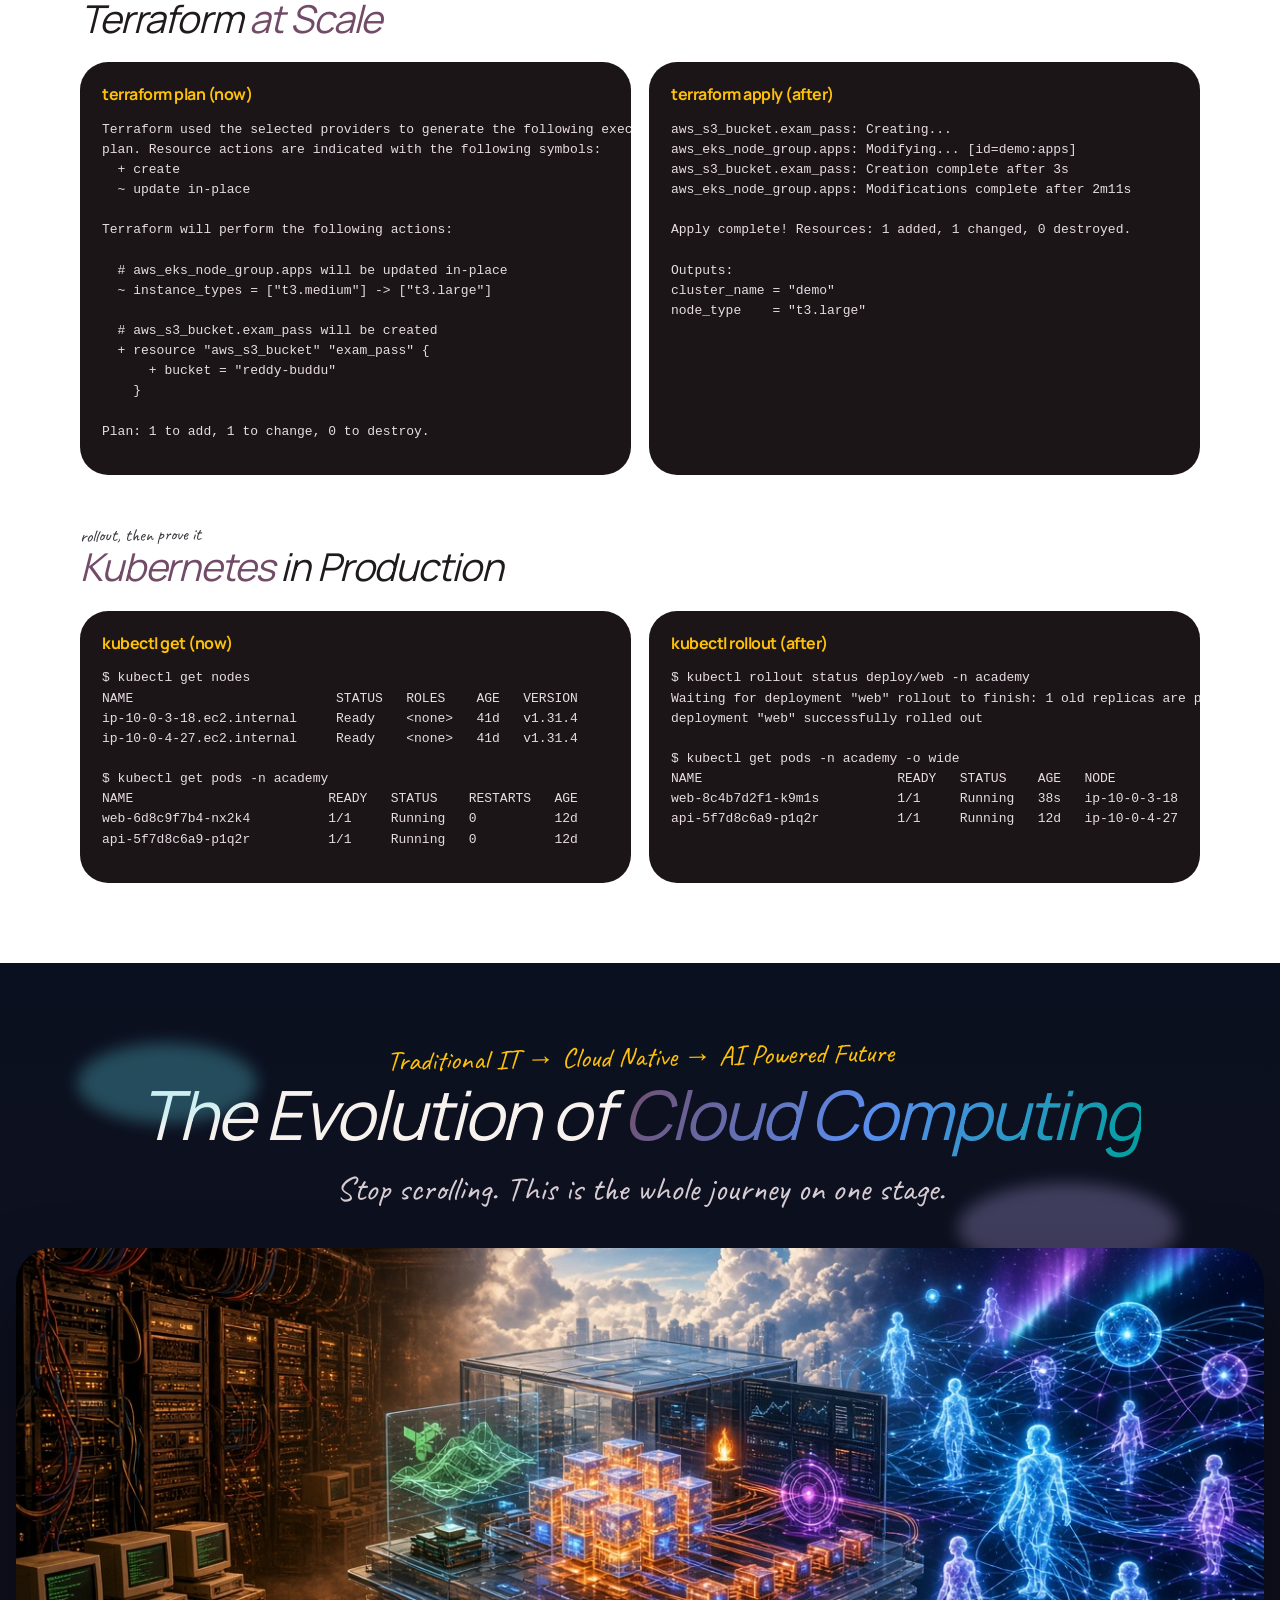
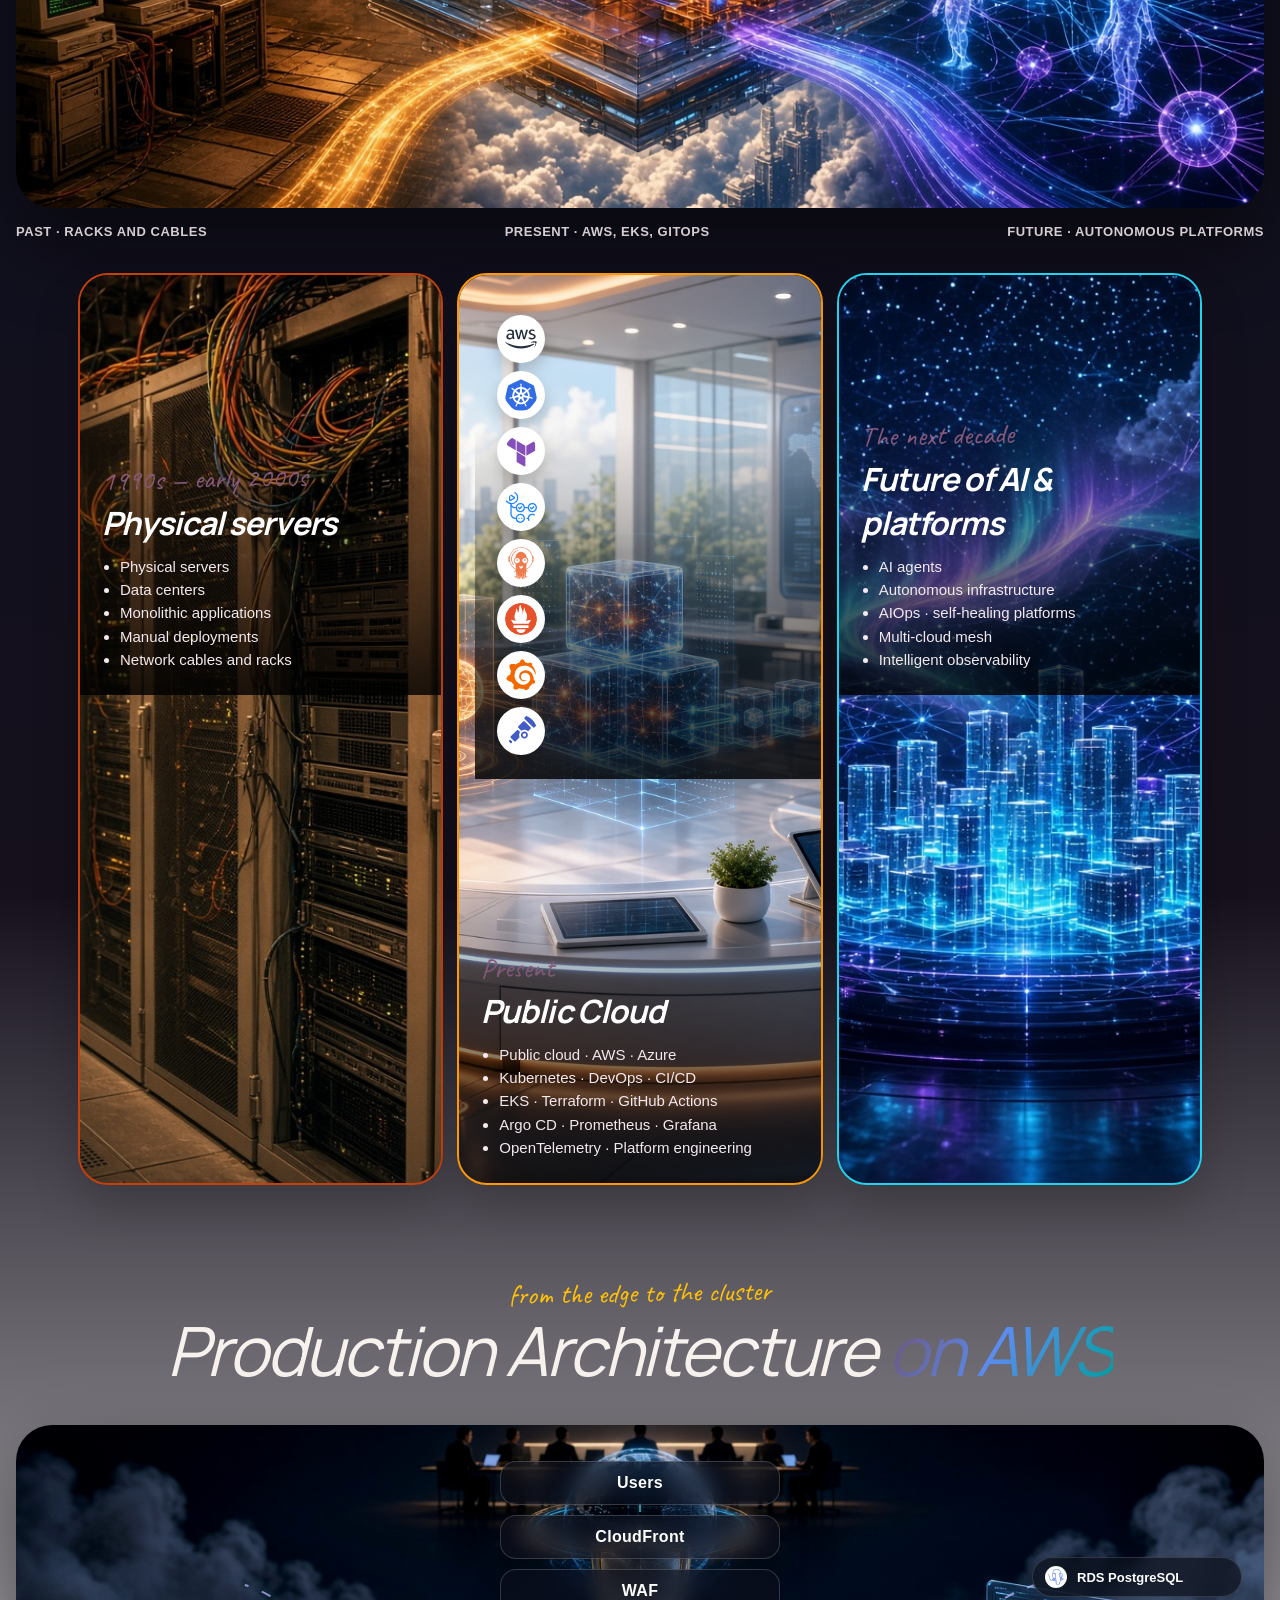
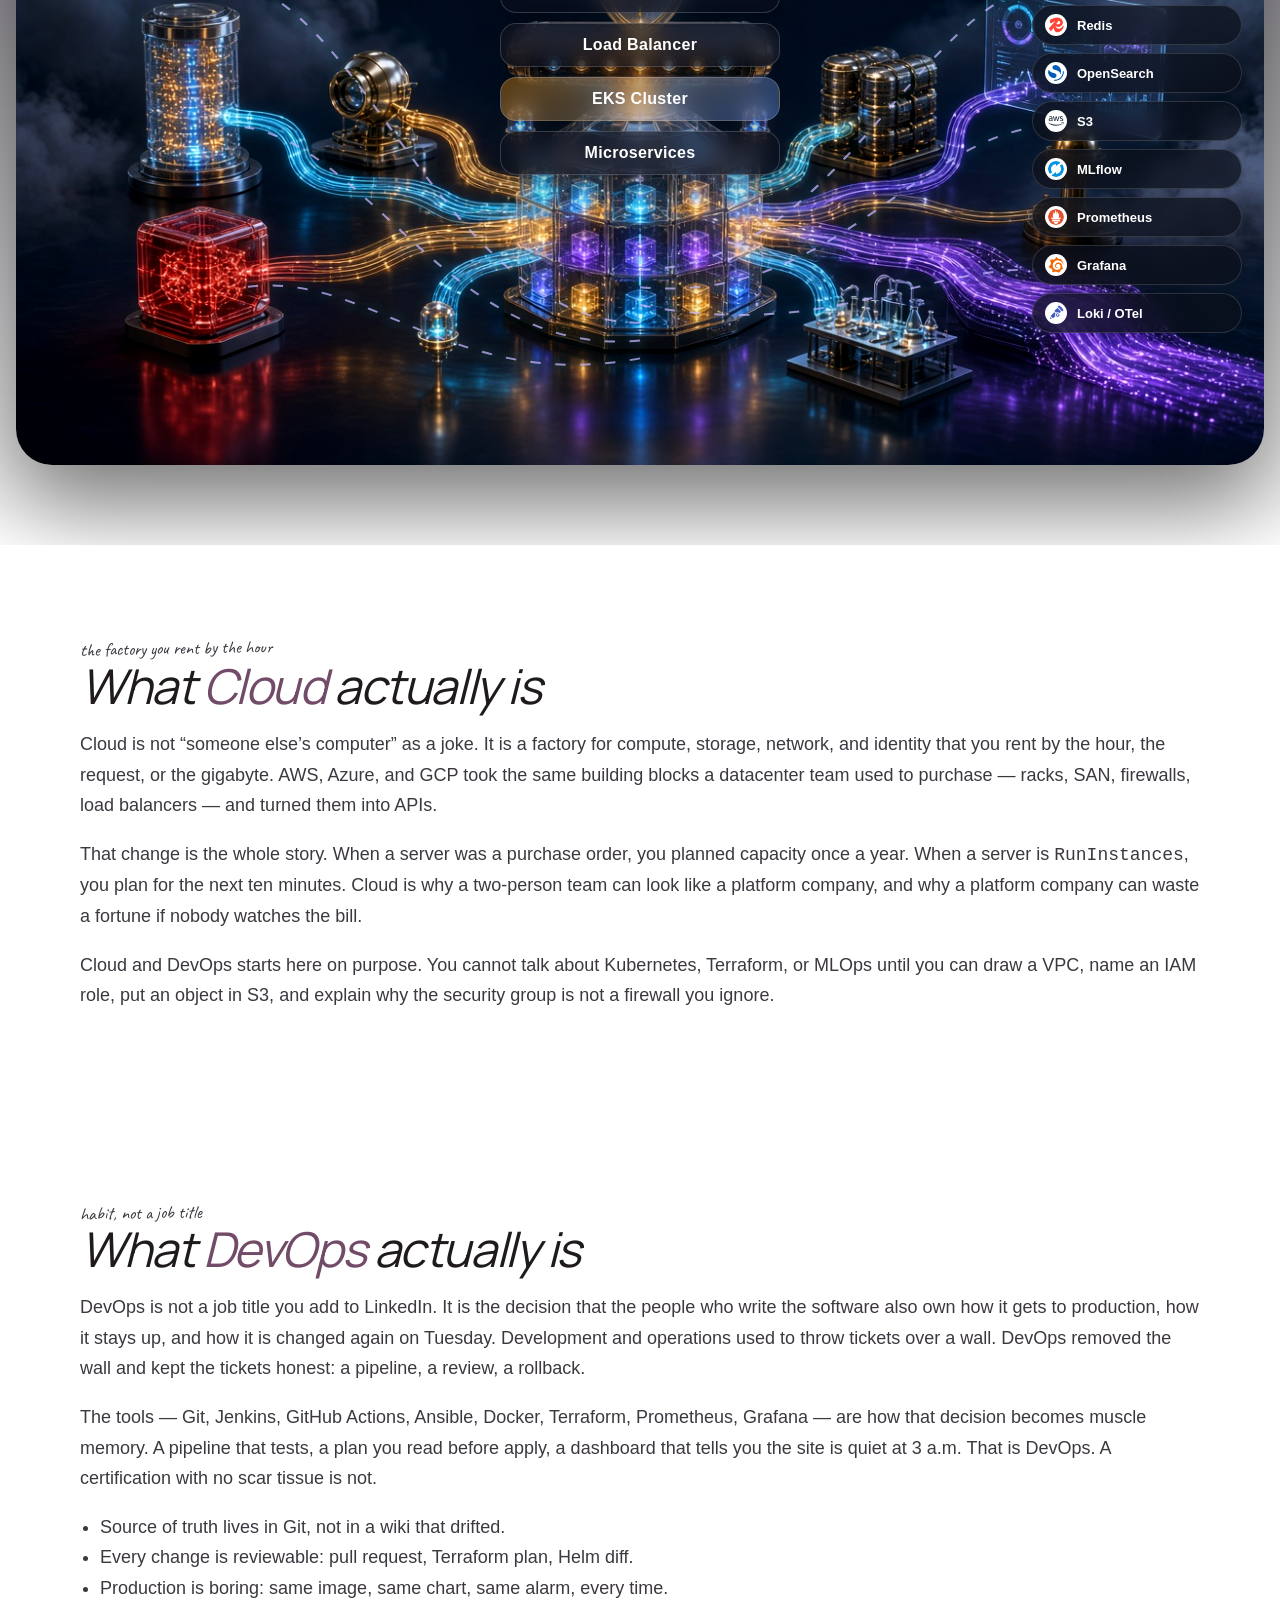
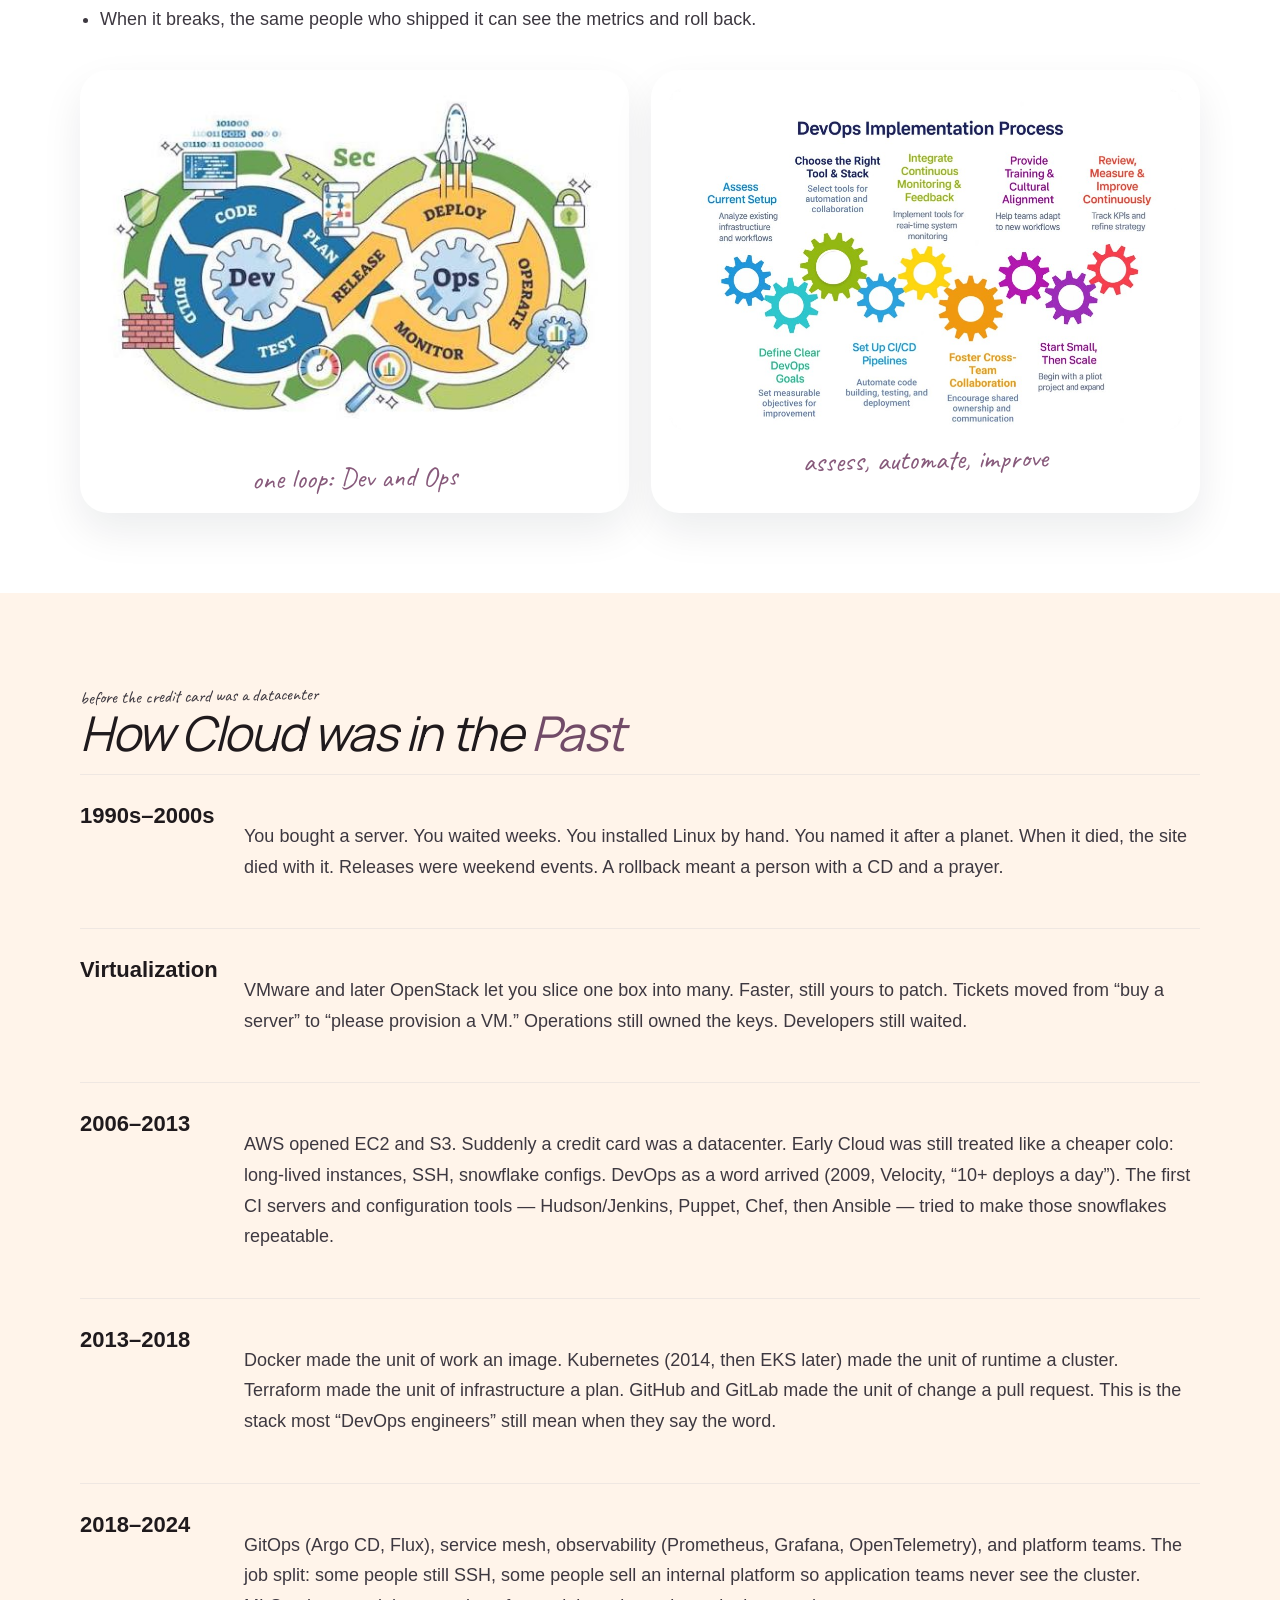
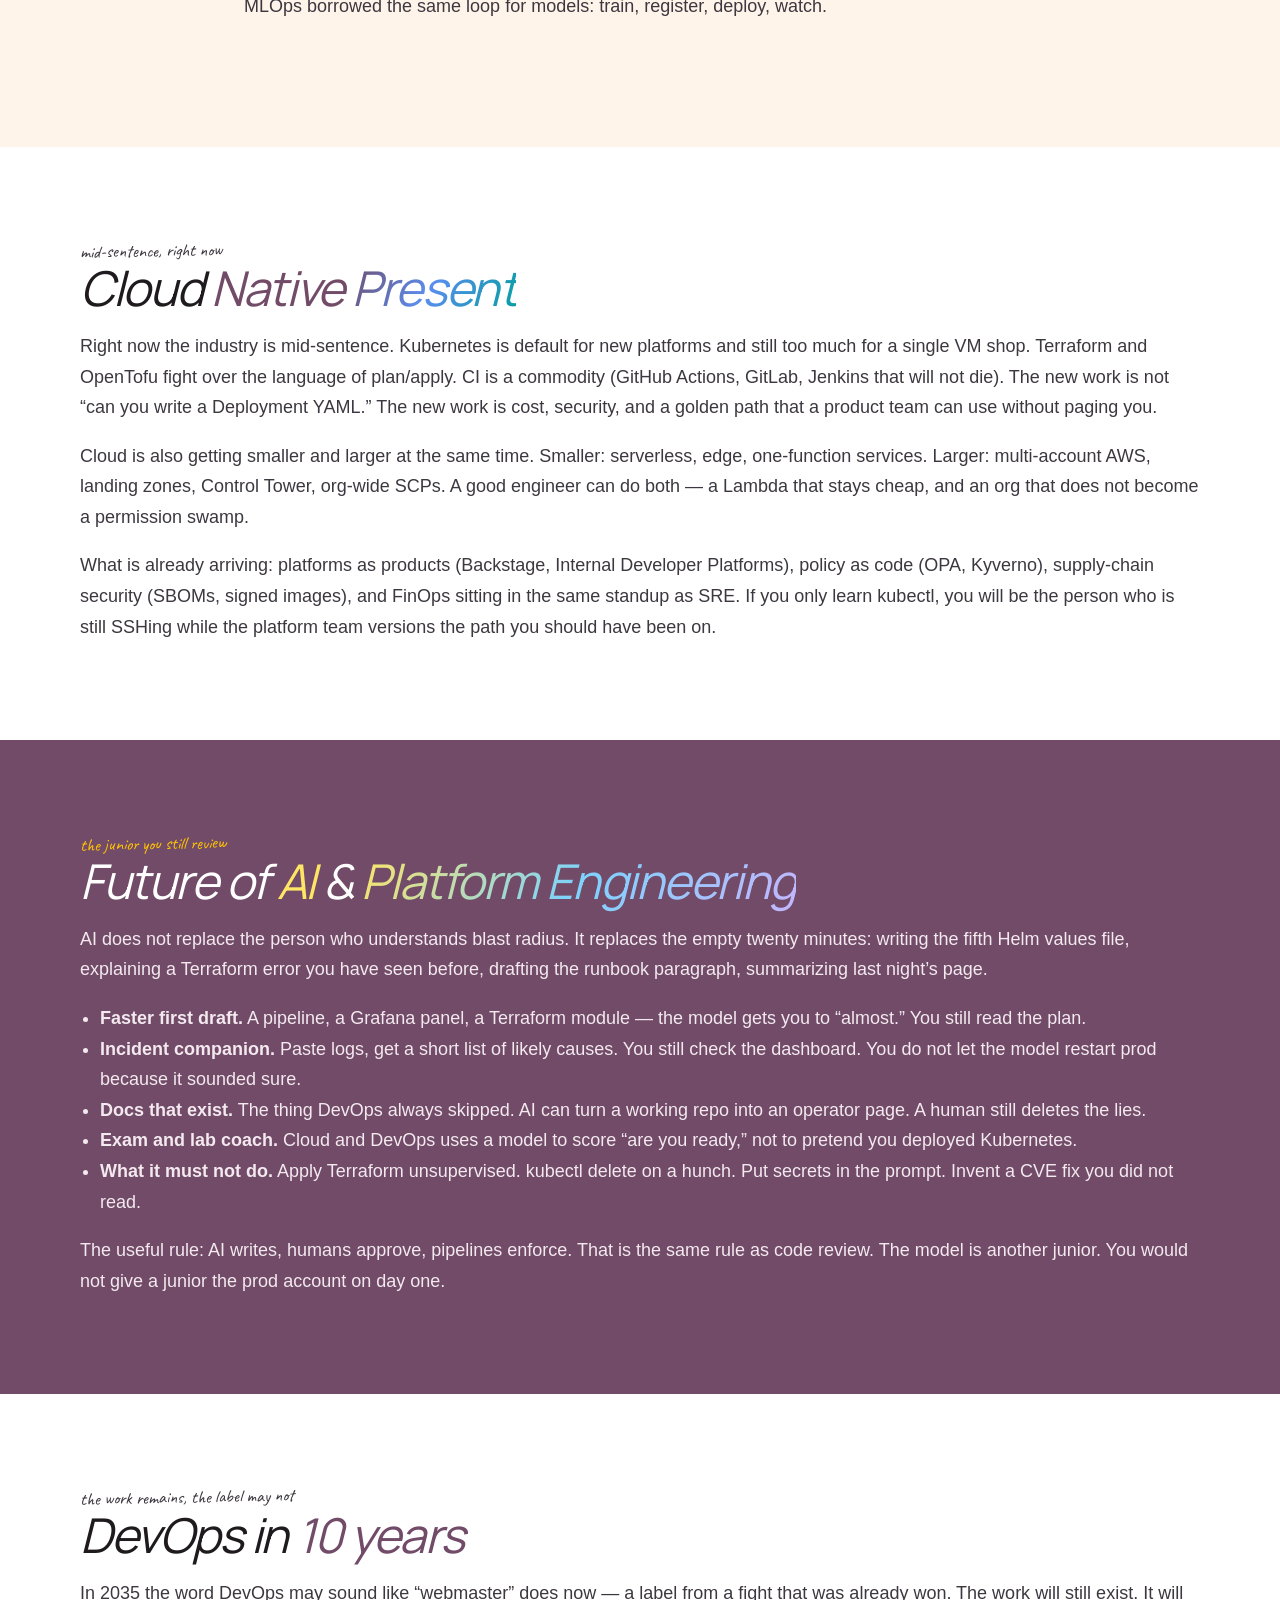
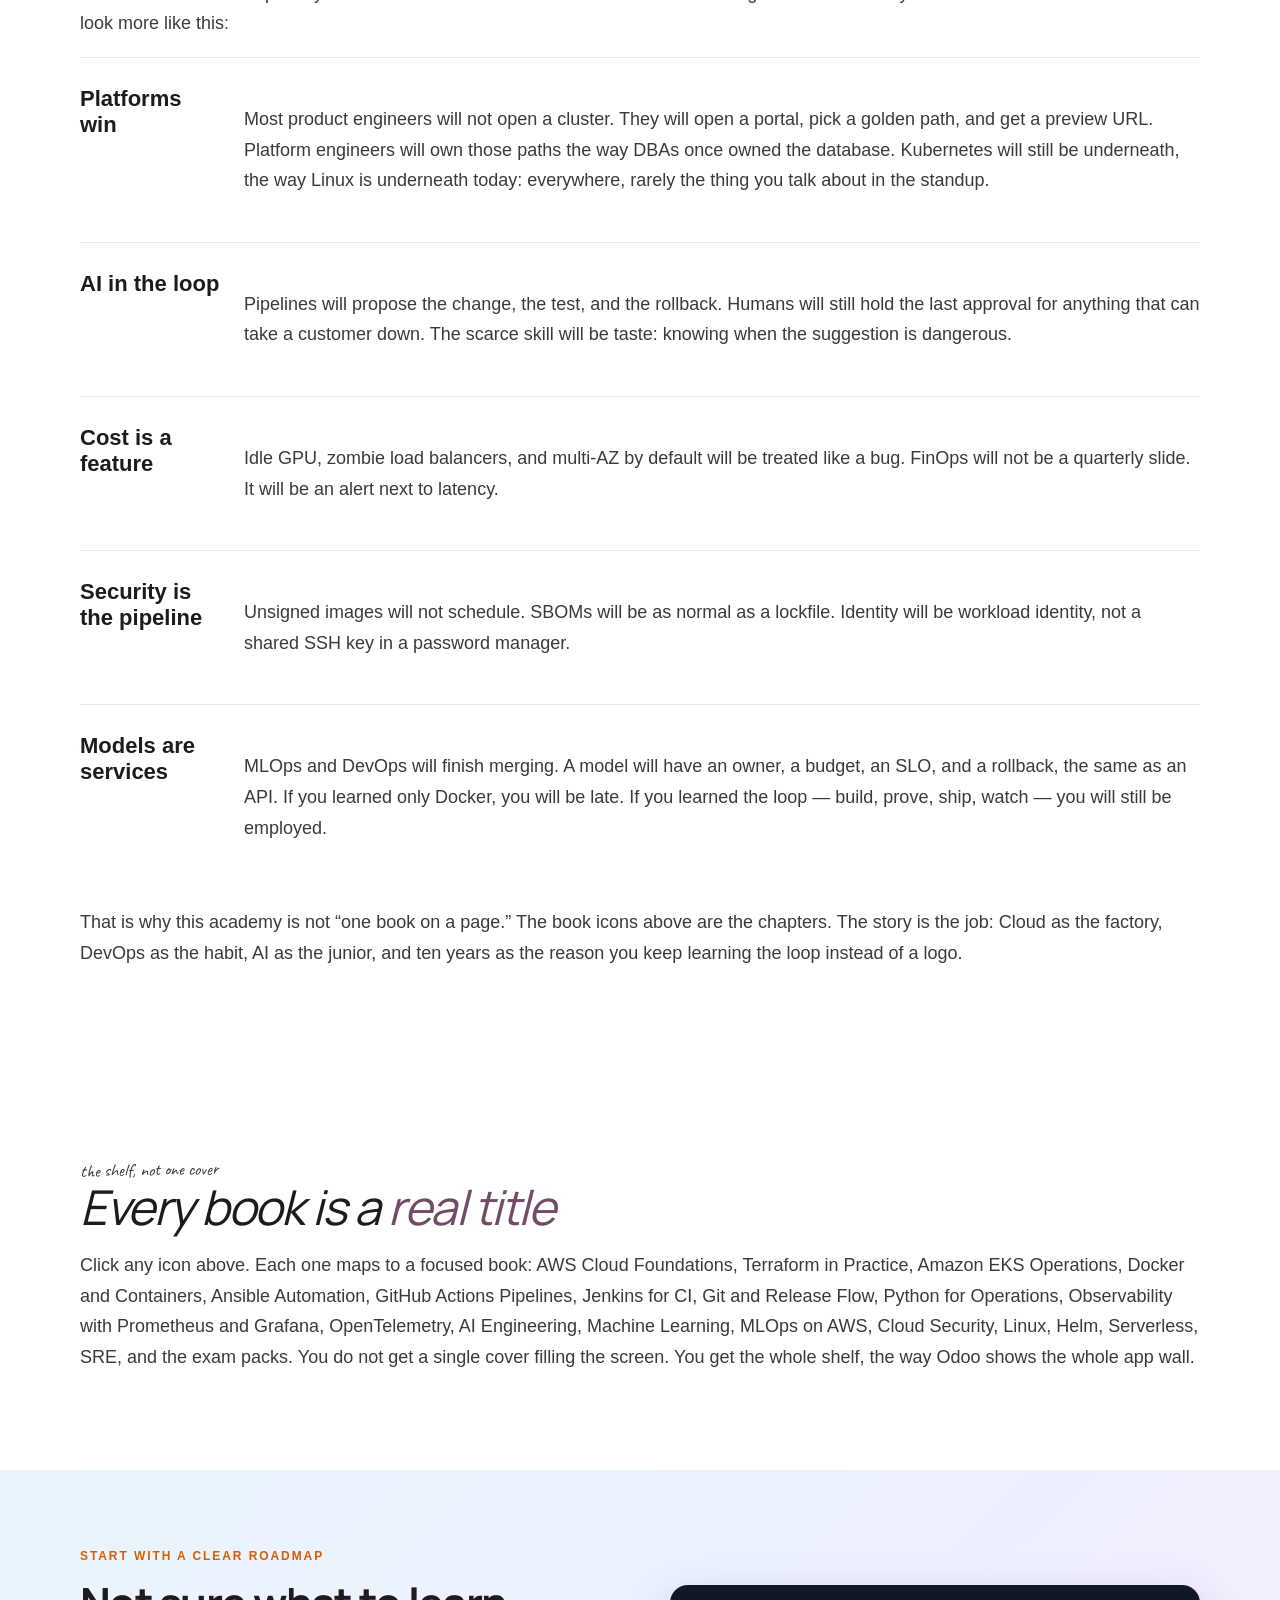
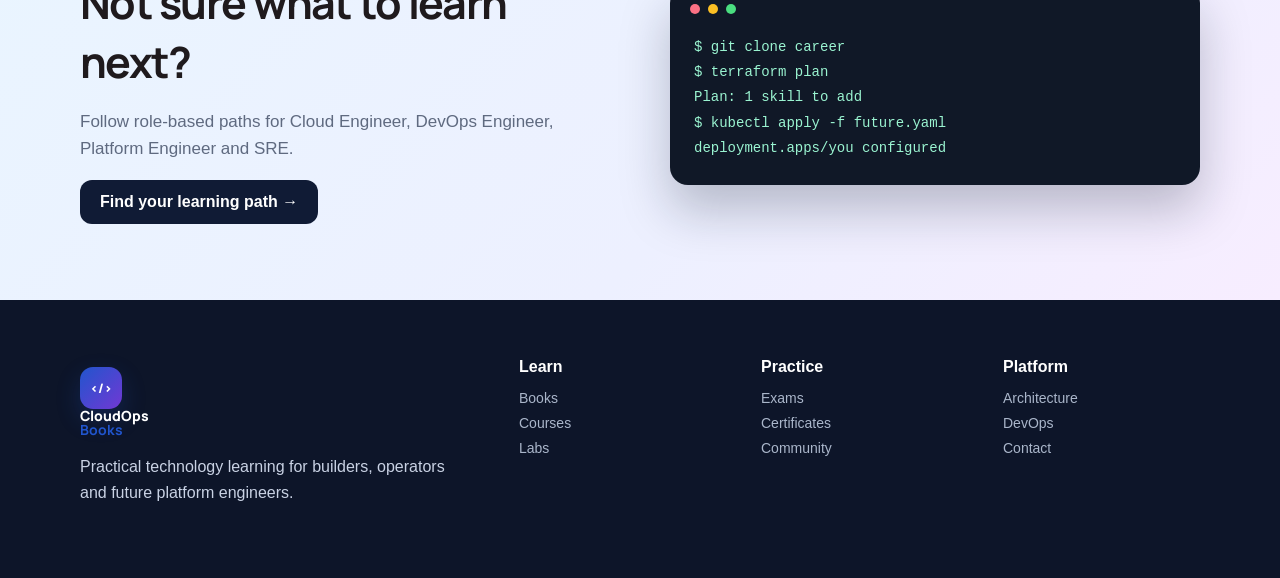
==== commit 786101fd: "Refine bookstore headline typography and sale sizing" ====
--- a/services/web/public/books.html
+++ b/services/web/public/books.html
@@ -7,7 +7,7 @@
   <title>CloudOps Books — Learn technology one chapter at a time</title>
   <link rel="preconnect" href="https://fonts.googleapis.com">
   <link rel="preconnect" href="https://fonts.gstatic.com" crossorigin>
-  <link href="https://fonts.googleapis.com/css2?family=DM+Sans:wght@400;500;600;700&family=Manrope:wght@600;700;800&display=swap" rel="stylesheet">
+  <link href="https://fonts.googleapis.com/css2?family=Caveat:wght@700&family=DM+Sans:wght@400;500;600;700&family=Manrope:wght@600;700;800&display=swap" rel="stylesheet">
   <link rel="stylesheet" href="assets/app.css?v=storefront-7">
 </head>
 <body class="store-page">
@@ -44,7 +44,7 @@
       <div class="wrap store-hero-grid">
         <div class="store-hero-copy">
           <span class="store-eyebrow">CLOUDOPS TECHNOLOGY BOOK FEST</span>
-          <h1>Great technology books.<br><em>Better engineering.</em></h1>
+          <h1>Great technology books. <em>Better engineering.</em></h1>
           <p>Discover 114+ hand-picked titles covering programming, cloud, DevOps, databases, cybersecurity, AI and production engineering.</p>
           <div class="sale-lockup"><b>UP TO</b><strong>40%</strong><span>OFF</span></div>
           <div class="store-hero-actions"><a class="store-btn light" href="#catalog">Shop the collection</a><a class="store-btn outline" href="paths.html">Explore learning paths</a></div>
--- a/services/web/public/assets/app.css
+++ b/services/web/public/assets/app.css
@@ -549,8 +549,8 @@
 @keyframes deal-shine{0%,55%{left:-75%}85%,100%{left:135%}}
 .store-hero-grid { min-height:520px; display:grid; grid-template-columns:1.05fr .95fr; align-items:center; gap:42px; }
 .store-eyebrow,.store-kicker { color:#d95e00; font-size:12px; font-weight:800; letter-spacing:.16em; }
-.store-hero h1 { margin:14px 0 18px;max-width:650px;font-size:clamp(48px,6vw,76px);line-height:1.01;letter-spacing:-.055em;text-shadow:0 4px 0 rgba(255,255,255,.65),0 12px 30px rgba(132,66,0,.12) }
-.store-hero h1 em { display:inline-block;color:#d95e00;font-style:normal;text-shadow:2px 2px 0 #fff,5px 5px 0 rgba(255,174,55,.48) }
+.store-hero h1 { width:max-content;max-width:none;margin:14px 0 18px;font-size:clamp(37px,3.65vw,59px);line-height:1.05;letter-spacing:-.05em;white-space:nowrap;text-shadow:0 4px 0 rgba(255,255,255,.65),0 12px 30px rgba(132,66,0,.12) }
+.store-hero h1 em { display:inline-block;margin-left:.08em;color:#d95e00;font-family:Caveat,"Segoe Print","Bradley Hand",cursive;font-size:1.18em;font-style:normal;font-weight:700;letter-spacing:-.025em;transform:rotate(-2deg);text-shadow:2px 2px 0 #fff,5px 5px 0 rgba(255,174,55,.48) }
 .store-hero-copy>p { max-width:600px; color:#5b4a3d; font-size:18px; line-height:1.65; }
 .sale-lockup{display:flex;align-items:end;gap:8px;margin:18px 0;color:#b84600}.sale-lockup b{align-self:center;padding:5px 7px;background:#172033;color:#fff;font-size:11px}.sale-lockup strong{font:800 58px/0.8 Manrope,sans-serif;letter-spacing:-.07em}.sale-lockup span{font-size:22px;font-weight:900}
 .store-hero-actions { display:flex; gap:12px; margin:28px 0; }
@@ -675,7 +675,9 @@
 @media(max-width:600px){.subject-section{padding:52px 0}.subject-grid{grid-template-columns:repeat(2,1fr)}.subject-grid button{min-height:135px}.shelf-track{grid-auto-columns:160px}.mini-cover{height:215px}.book-shelf{padding:48px 0}}
 
 @media(max-width:1100px){.book-catalog{grid-template-columns:repeat(4,1fr)}}
-@media(max-width:980px){.store-nav-main{grid-template-columns:1fr auto}.store-search{grid-column:1/-1;grid-row:2;margin-bottom:14px}.store-categories{gap:18px}.store-hero-grid,.store-banner-grid{grid-template-columns:1fr}.store-hero-copy{padding-top:55px}.flash-deal{top:96px;right:24px}.book-scene{width:min(520px,100%);margin:auto}.store-benefits{grid-template-columns:1fr 1fr;margin-top:24px}.store-benefits article:nth-child(2){border-right:0}.book-catalog{grid-template-columns:repeat(3,1fr)}.store-footer>.wrap{grid-template-columns:2fr 1fr 1fr}.store-footer>.wrap>div:last-child{display:none}}
+@media(max-width:980px){.store-nav-main{grid-template-columns:1fr auto}.store-search{grid-column:1/-1;grid-row:2;margin-bottom:14px}.store-categories{gap:18px}.store-hero-grid,.store-banner-grid{grid-template-columns:1fr}.store-hero-copy{padding-top:55px}.store-hero h1{width:auto;max-width:720px;white-space:normal}.flash-deal{top:96px;right:24px}.book-scene{width:min(520px,100%);margin:auto}.store-benefits{grid-template-columns:1fr 1fr;margin-top:24px}.store-benefits article:nth-child(2){border-right:0}.book-catalog{grid-template-columns:repeat(3,1fr)}.store-footer>.wrap{grid-template-columns:2fr 1fr 1fr}.store-footer>.wrap>div:last-child{display:none}}
 @media(max-width:700px){.store-strip{font-size:11px;gap:8px}.store-strip span,.store-utility{display:none}.store-nav-main{display:flex;flex-wrap:wrap;gap:12px;padding:12px 0}.store-search{order:3;width:100%;margin:0}.store-actions .who,.store-action-link{display:none}.store-actions .btn{padding:8px 10px}.store-categories{width:calc(100% - 24px)}.store-hero-grid{min-height:auto}.store-hero h1{font-size:46px}.book-scene{min-height:390px;transform:scale(.8);transform-origin:top center;margin-bottom:-60px}.store-benefits{grid-template-columns:1fr}.store-benefits article{border-right:0;border-bottom:1px solid #e9edf4}.catalog-toolbar,.store-section-head{align-items:flex-start;flex-direction:column}.book-catalog{grid-template-columns:repeat(2,1fr);gap:16px 10px}.book-cover{height:210px;margin:9px 9px 0;padding:15px}.store-book-info{padding:12px}.store-book-info>p{display:none}.book-buy{align-items:flex-start;flex-direction:column}.book-buy button{width:100%}.store-footer>.wrap{grid-template-columns:1fr 1fr}.store-footer>.wrap>div:first-child{grid-column:1/-1}}
 @media(max-width:700px){.flash-deal{position:absolute;top:88px;right:8px;width:98px;border-width:3px}.flash-deal strong{font-size:34px}.flash-deal b{font-size:13px}.flash-deal em{font-size:6px}.flash-deal::before{inset:-8px}}
 @media(prefers-reduced-motion:reduce){.store-hero::before,.flash-deal,.flash-deal::before,.flash-deal-ring::after{animation:none}}
+.sale-lockup strong{font-size:44px;line-height:.85}.sale-lockup span{font-size:18px}.flash-deal strong{font-size:35px;line-height:.9}.flash-deal strong span{font-size:16px}.flash-deal b{font-size:15px}
+@media(max-width:700px){.flash-deal strong{font-size:29px}.flash-deal b{font-size:12px}}
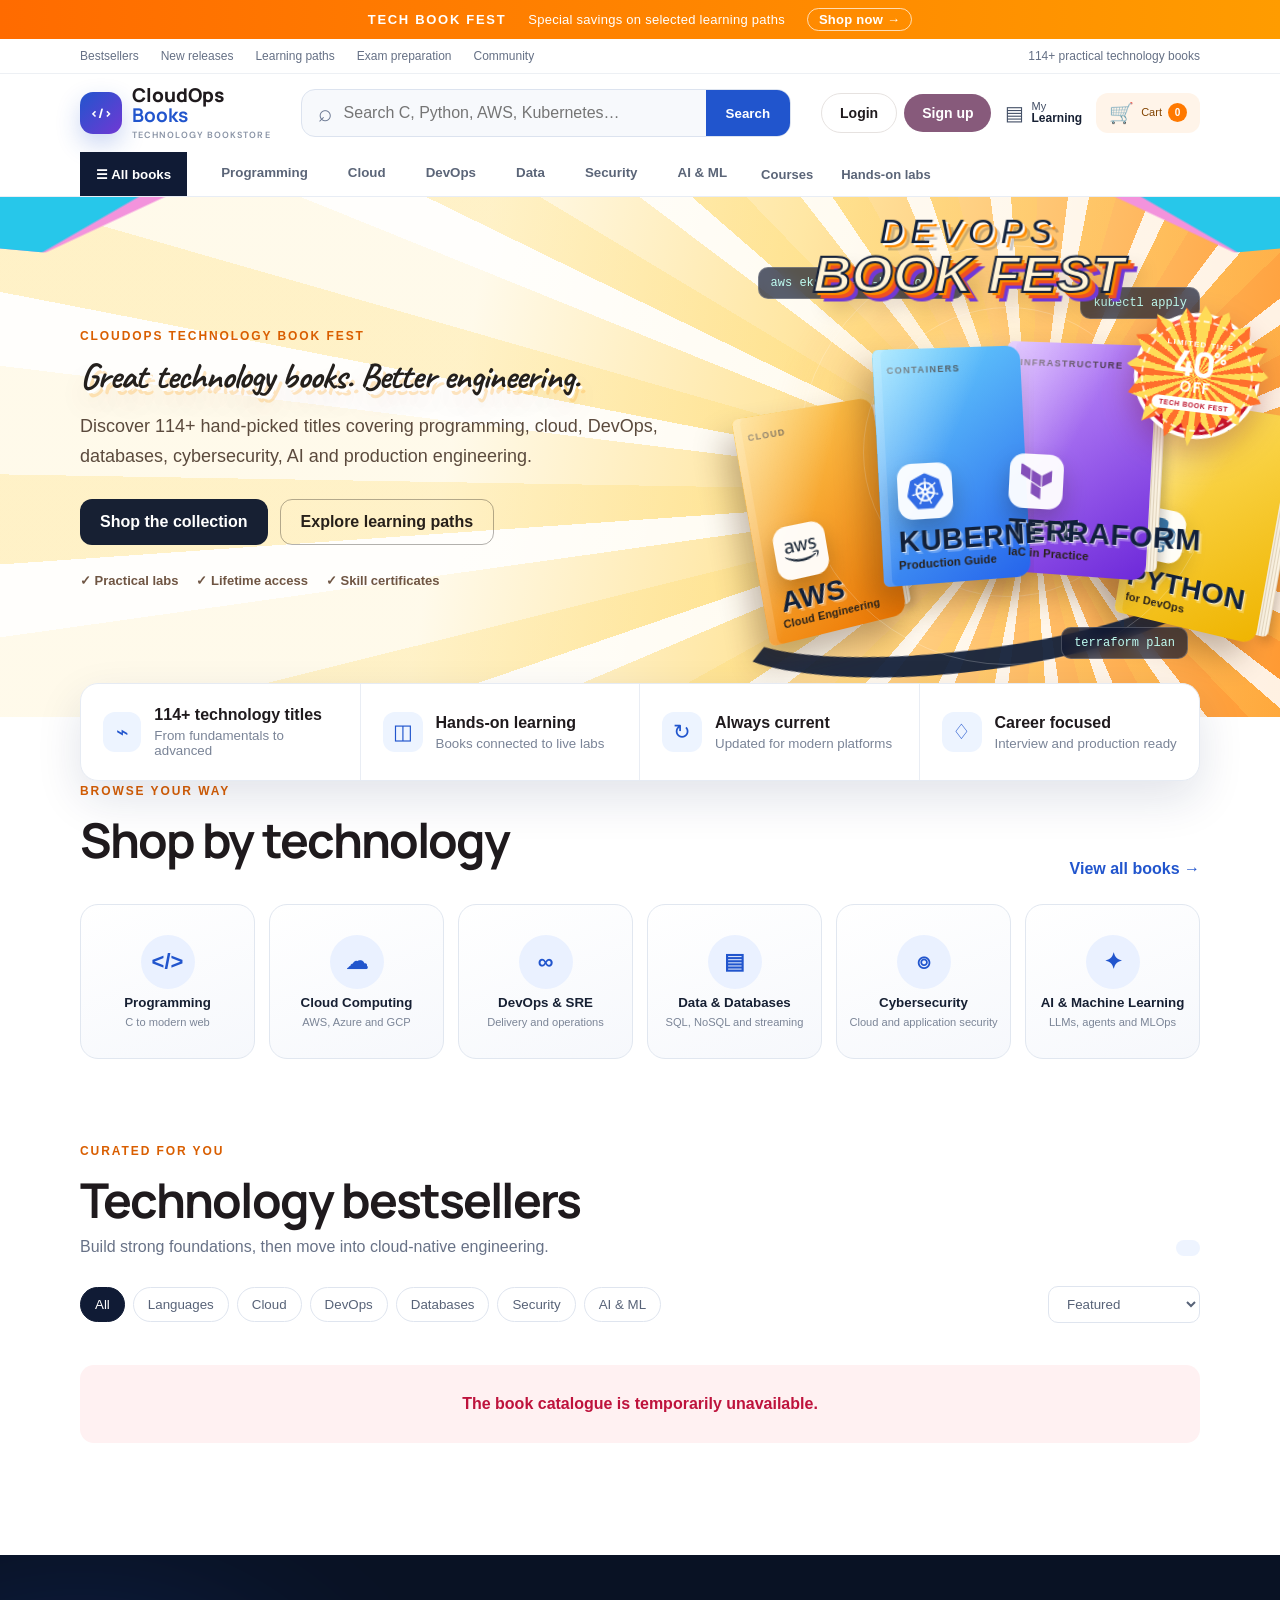
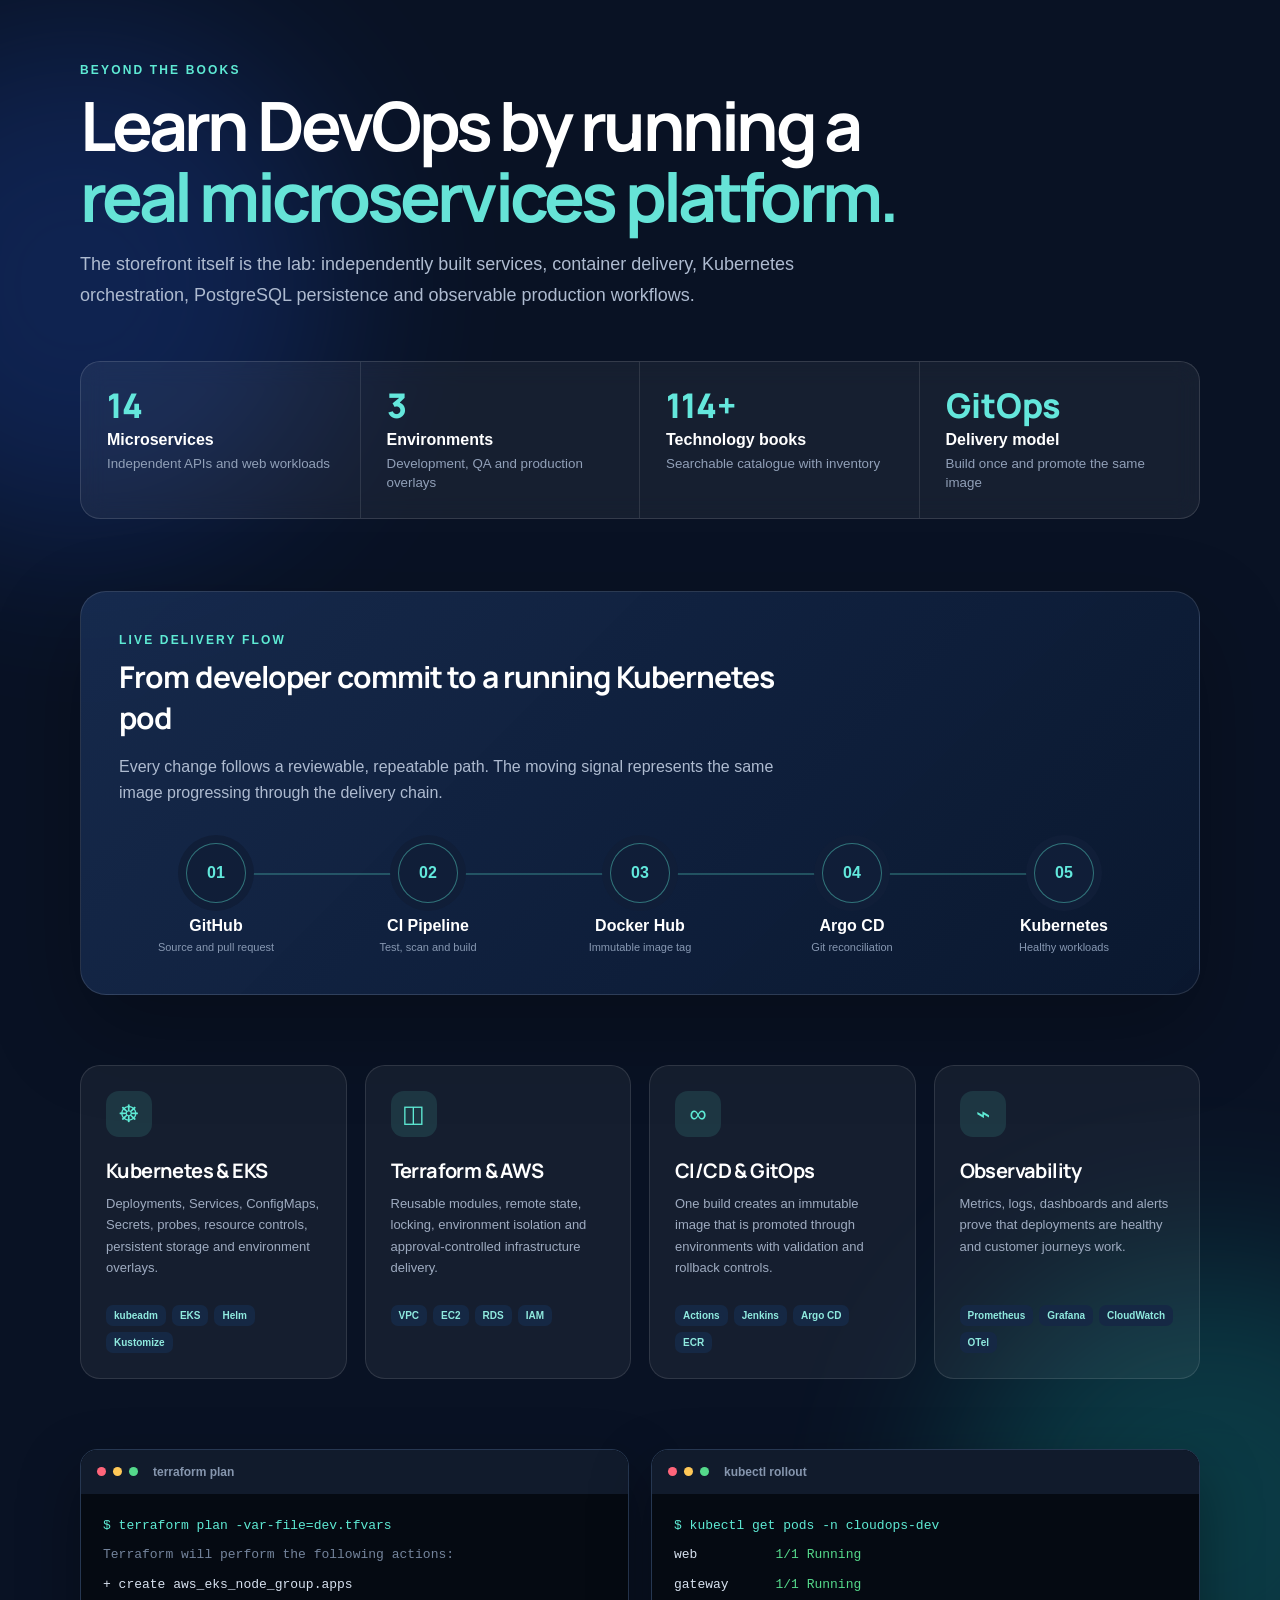
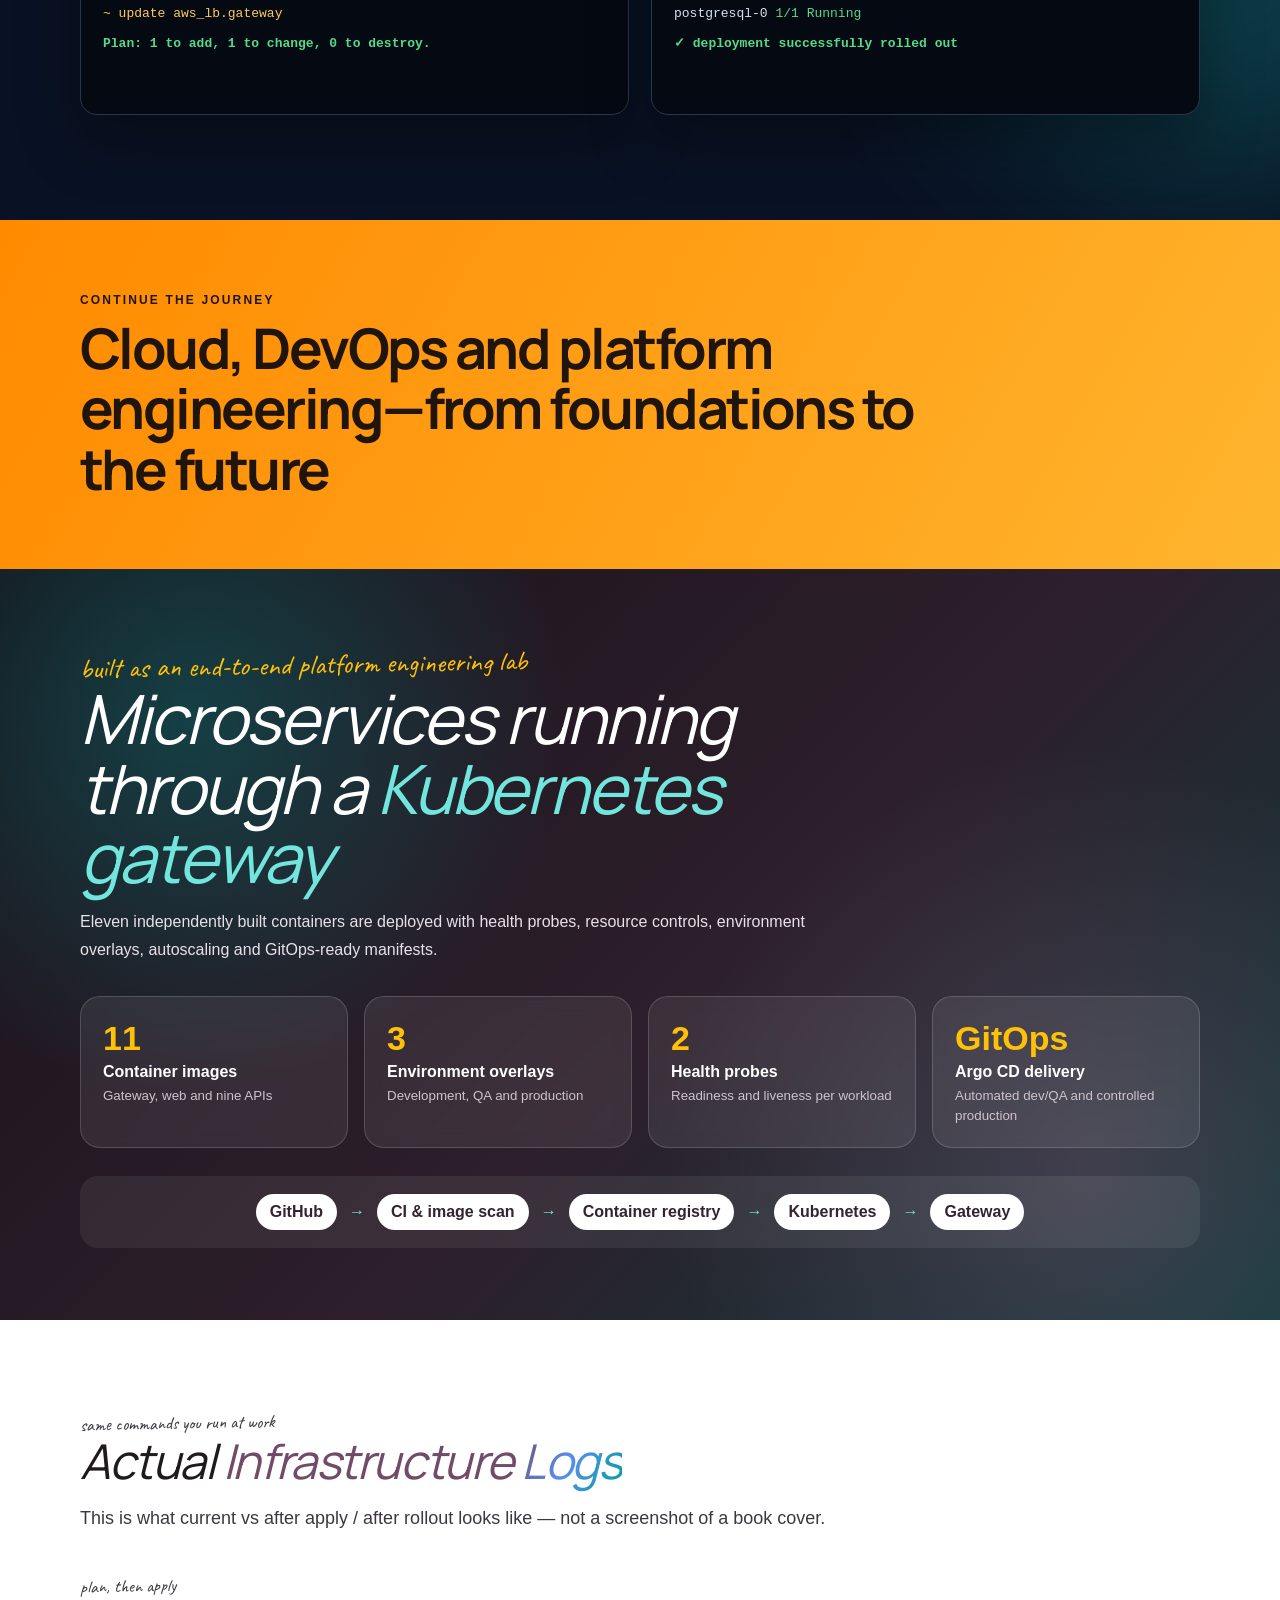
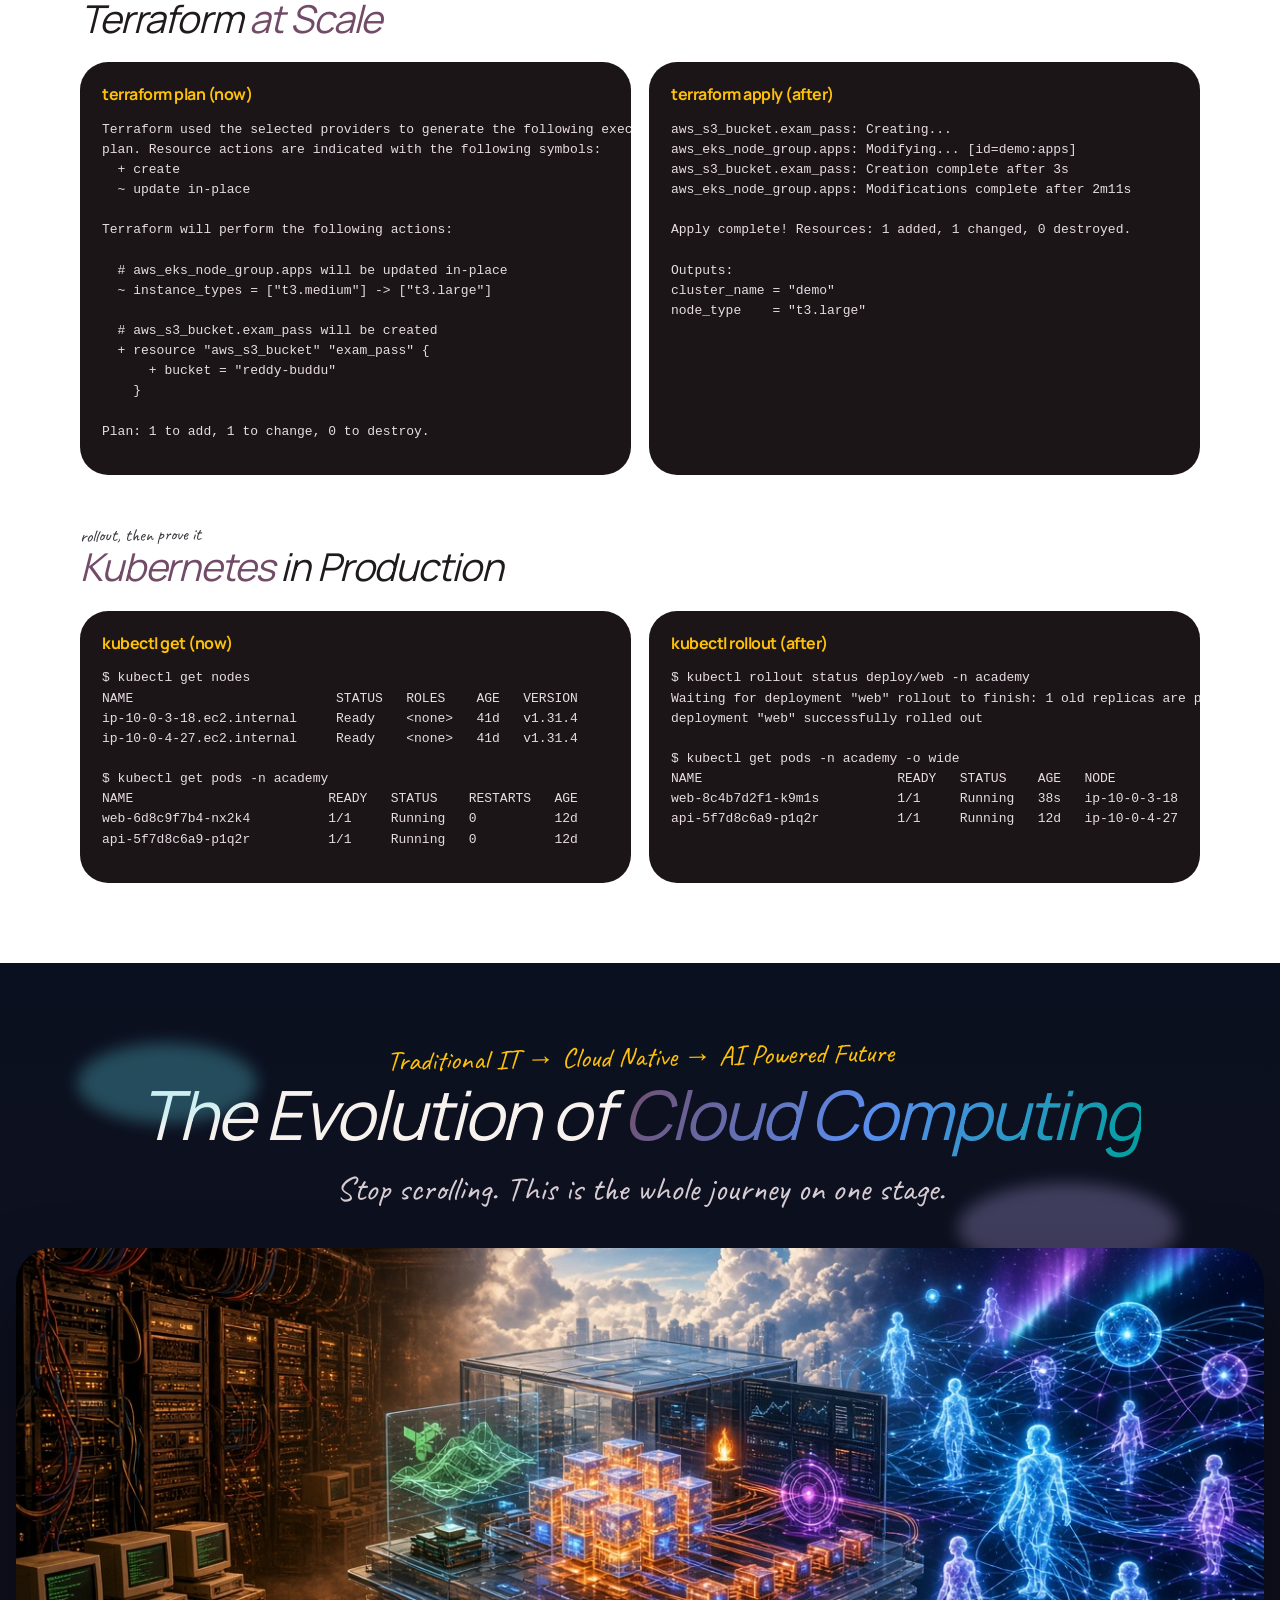
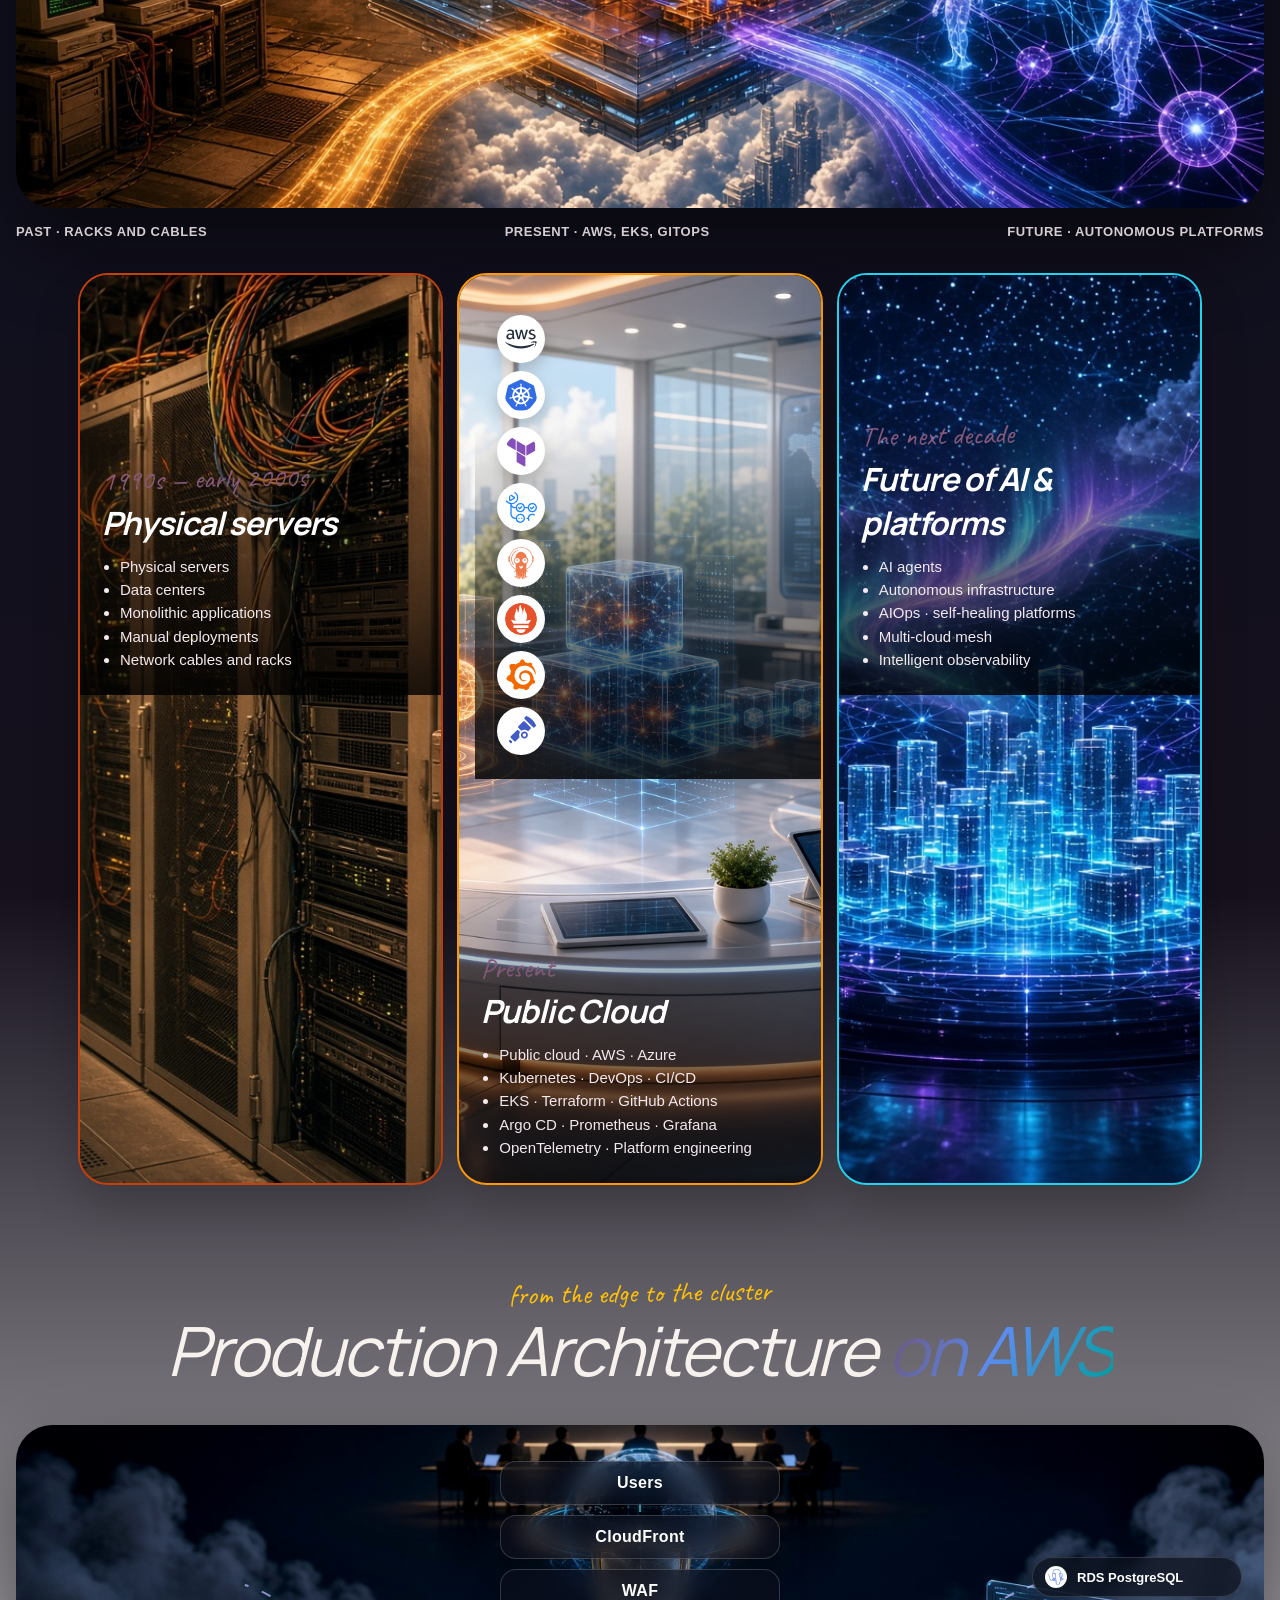
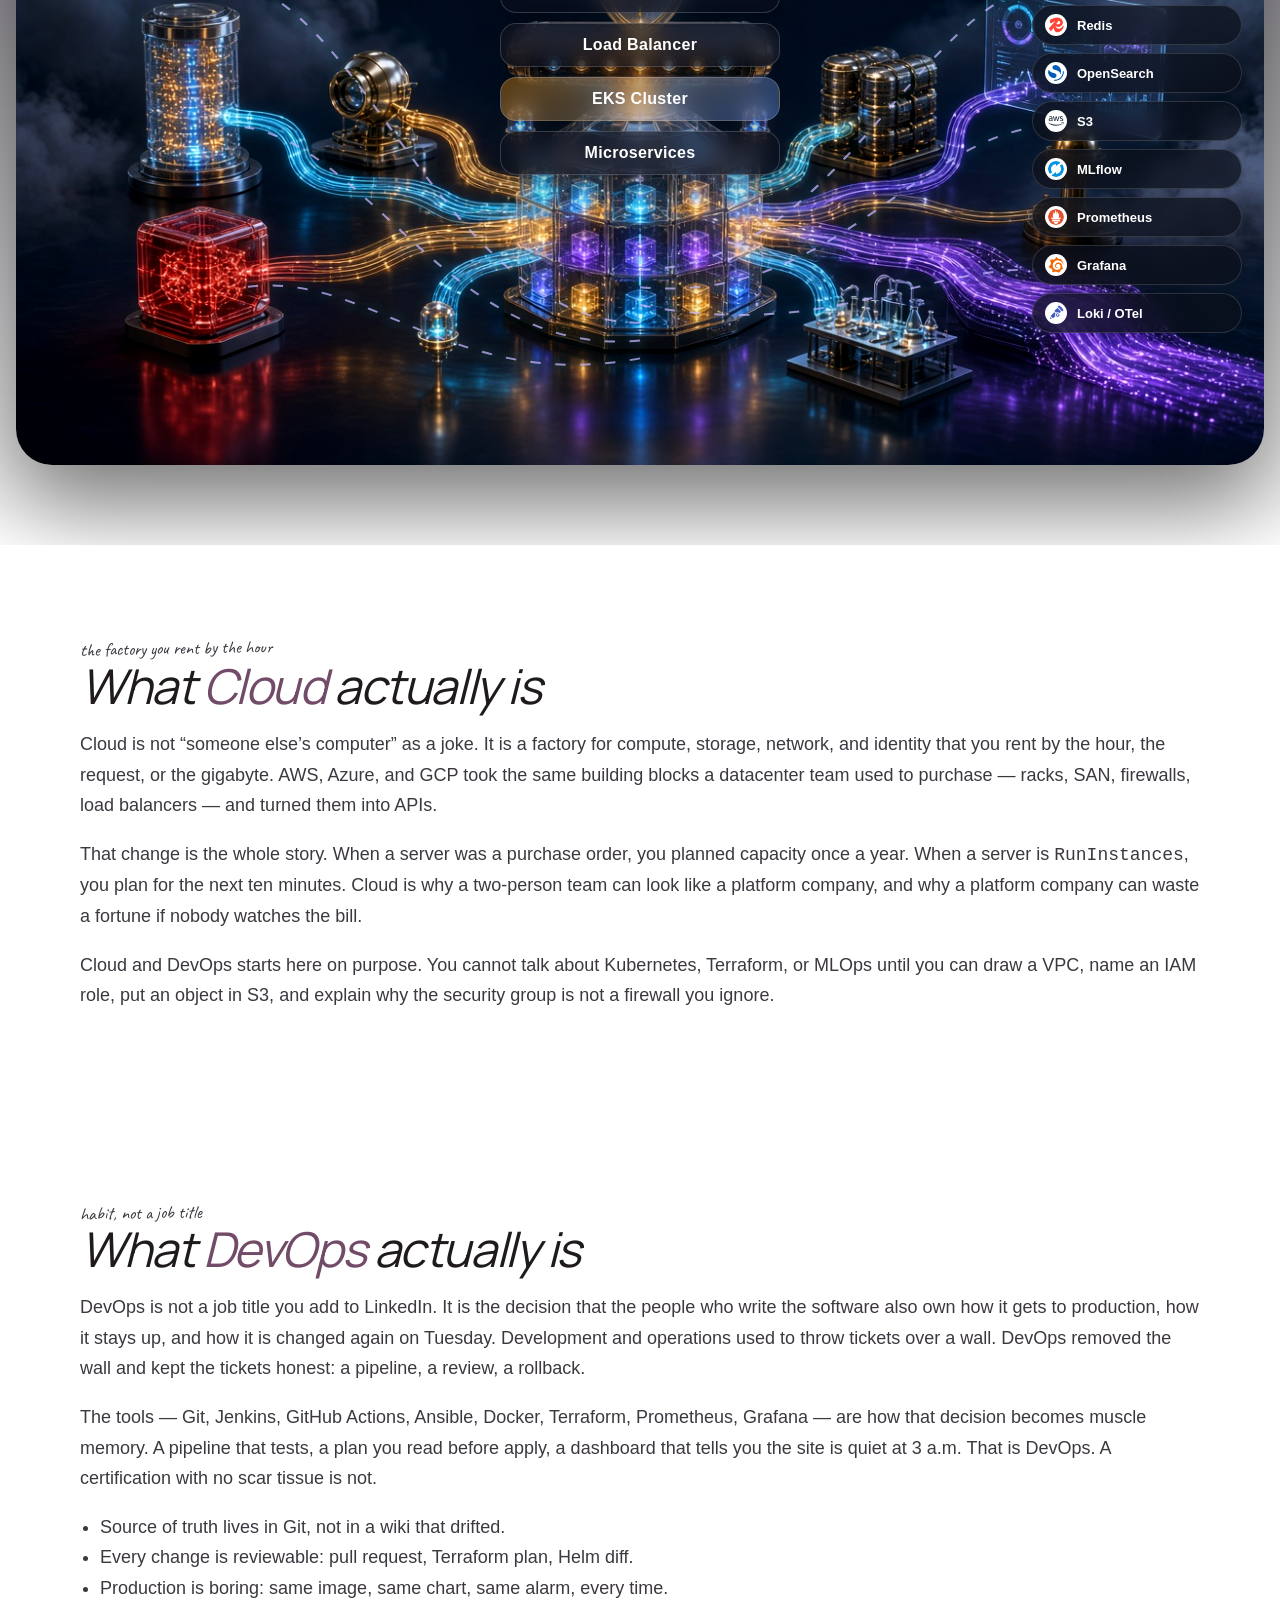
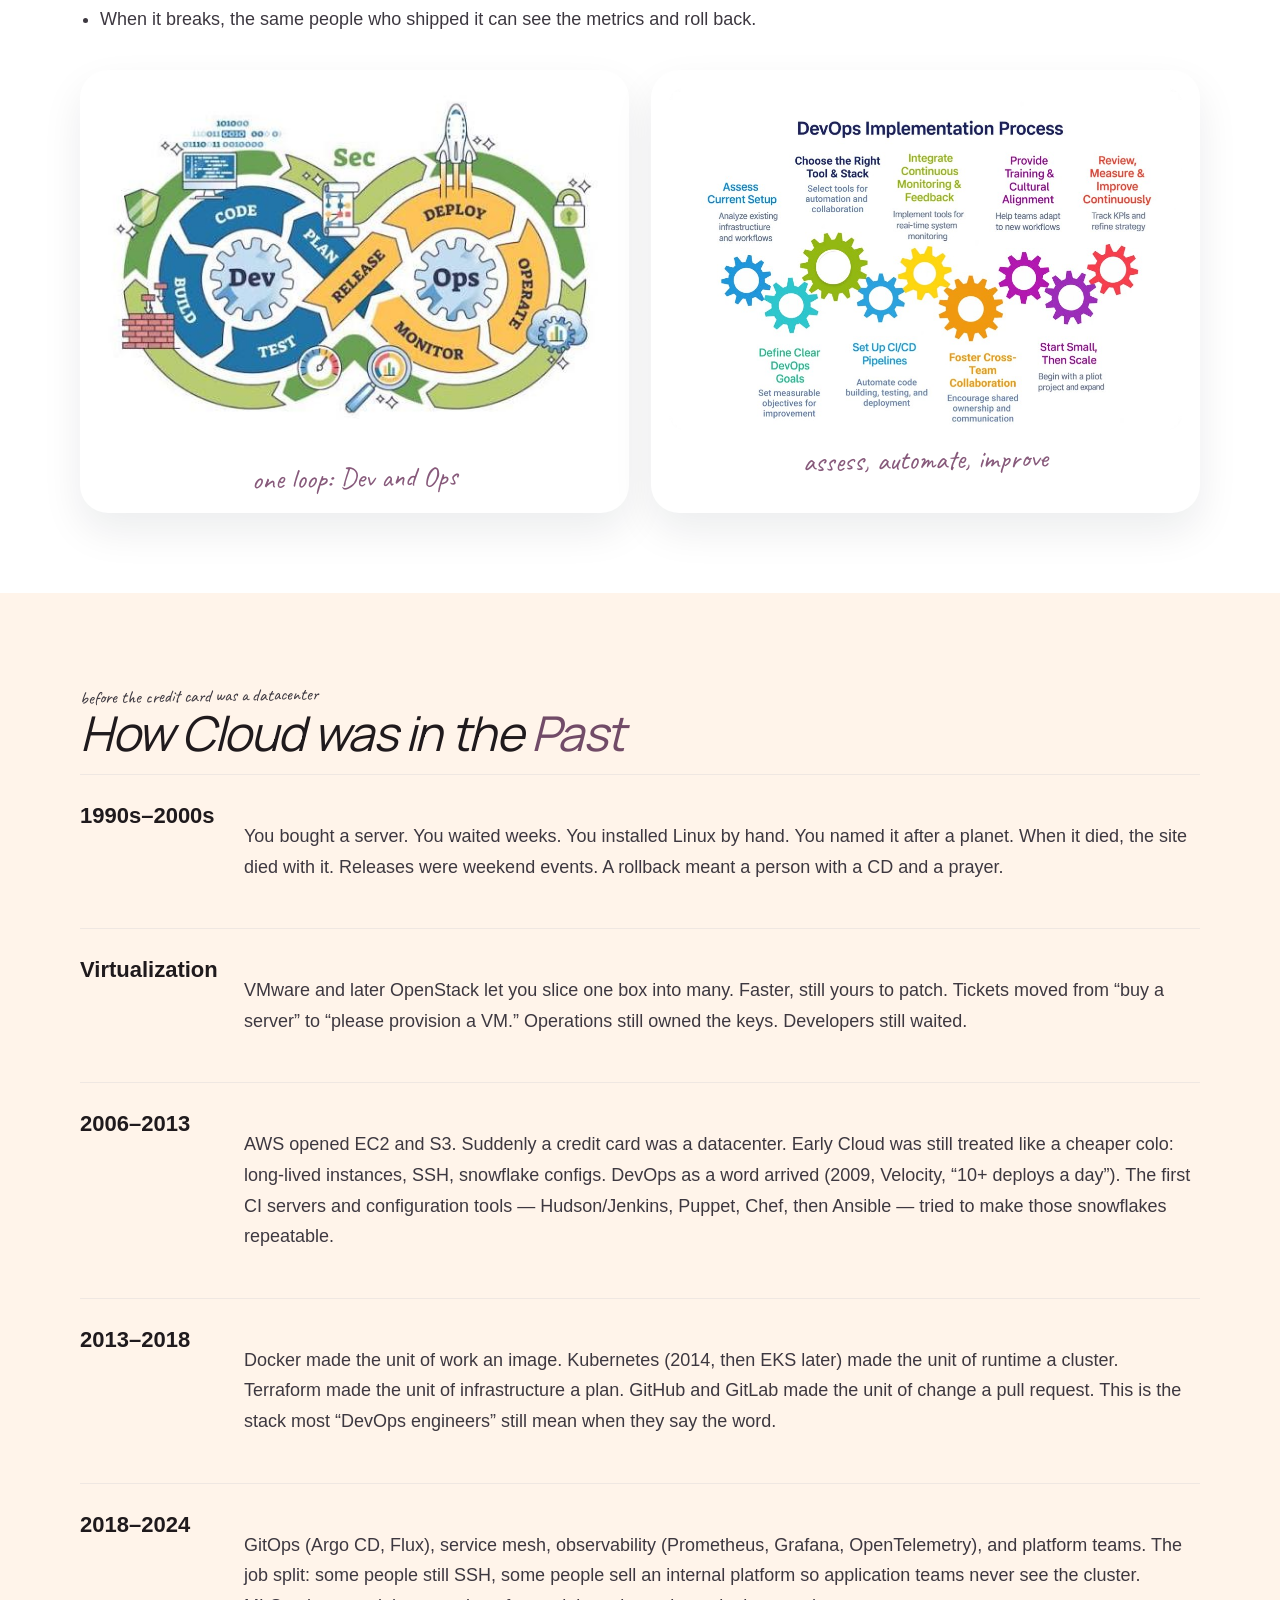
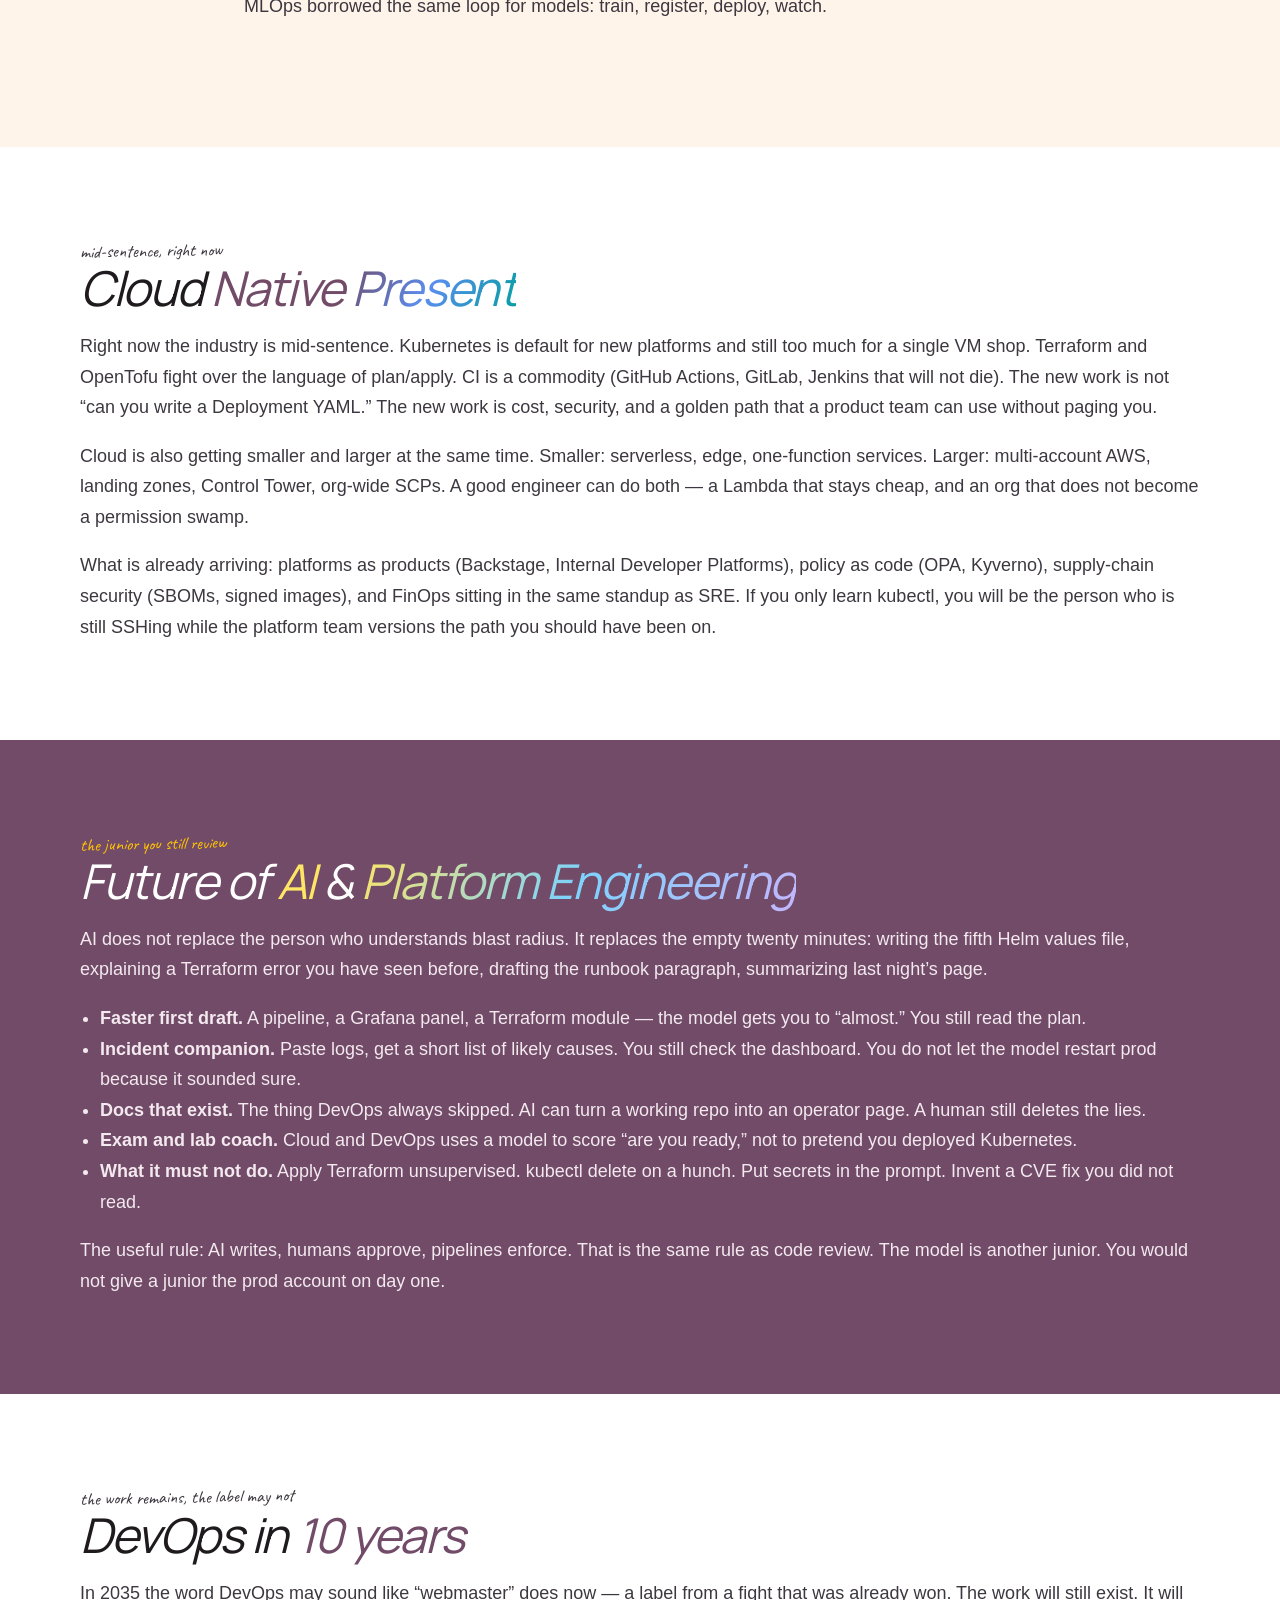
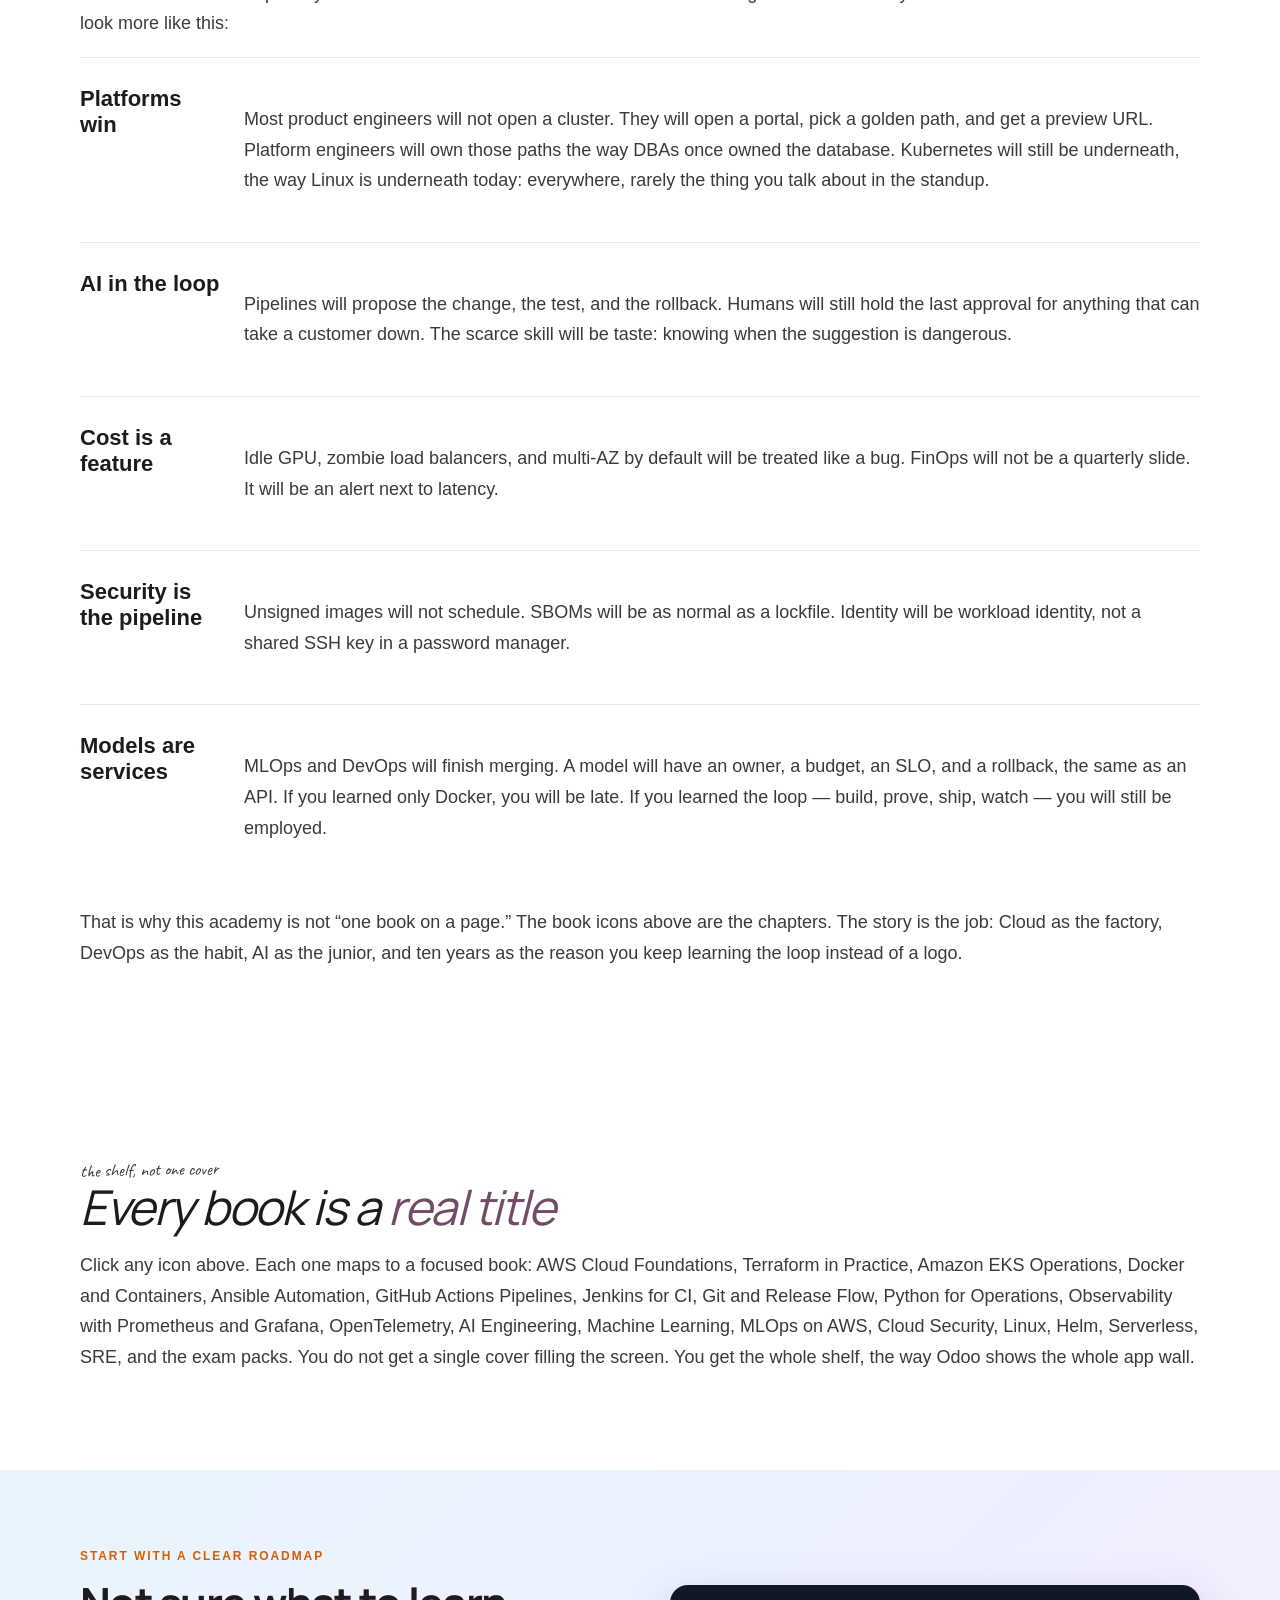
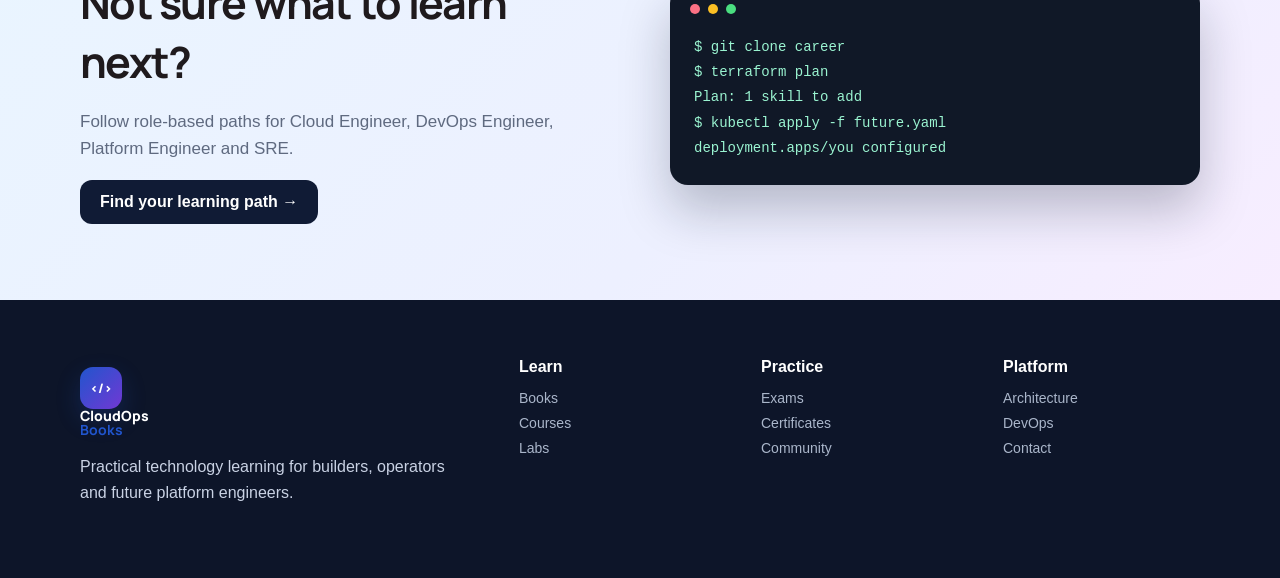
==== commit 316a26f8: "Polish hero headline and remove duplicate sale offers" ====
--- a/services/web/public/books.html
+++ b/services/web/public/books.html
@@ -11,7 +11,7 @@
   <link rel="stylesheet" href="assets/app.css?v=storefront-7">
 </head>
 <body class="store-page">
-  <div class="store-strip"><strong>TECH BOOK FEST</strong><span>Up to 40% off selected learning paths</span><a href="#catalog">Shop now →</a></div>
+  <div class="store-strip"><strong>TECH BOOK FEST</strong><span>Special savings on selected learning paths</span><a href="#catalog">Shop now →</a></div>
   <div class="store-utility"><div class="wrap"><nav><a href="#bestsellers">Bestsellers</a><a href="#new-releases">New releases</a><a href="paths.html">Learning paths</a><a href="exams.html">Exam preparation</a><a href="community.html">Community</a></nav><span>114+ practical technology books</span></div></div>
   <header class="store-nav">
     <div class="wrap store-nav-main">
@@ -44,15 +44,13 @@
       <div class="wrap store-hero-grid">
         <div class="store-hero-copy">
           <span class="store-eyebrow">CLOUDOPS TECHNOLOGY BOOK FEST</span>
-          <h1>Great technology books. <em>Better engineering.</em></h1>
+          <h1>Great technology books. Better engineering.</h1>
           <p>Discover 114+ hand-picked titles covering programming, cloud, DevOps, databases, cybersecurity, AI and production engineering.</p>
-          <div class="sale-lockup"><b>UP TO</b><strong>40%</strong><span>OFF</span></div>
           <div class="store-hero-actions"><a class="store-btn light" href="#catalog">Shop the collection</a><a class="store-btn outline" href="paths.html">Explore learning paths</a></div>
           <div class="store-trust"><span>✓ Practical labs</span><span>✓ Lifetime access</span><span>✓ Skill certificates</span></div>
         </div>
         <div class="book-scene" aria-hidden="true">
           <div class="hero-bookfest-title"><span>DEVOPS</span><b>BOOK FEST</b></div>
-          <div class="scene-deal"><strong>UP TO 40%</strong><span>ON CLOUD &amp; DEVOPS BOOKS</span></div>
           <div class="scene-swoosh"></div>
           <div class="orbit o-a"></div><div class="orbit o-b"></div>
           <div class="hero-book hb-1"><small>CLOUD</small><img src="logos/aws.svg" alt="AWS"><b>AWS</b><span>Cloud Engineering</span></div>
--- a/services/web/public/assets/app.css
+++ b/services/web/public/assets/app.css
@@ -547,10 +547,9 @@
 @keyframes deal-pulse{0%,100%{scale:1;filter:drop-shadow(0 13px 15px rgba(113,13,26,.3))}50%{scale:1.07;filter:drop-shadow(0 18px 20px rgba(113,13,26,.43))}}
 @keyframes deal-spin{to{rotate:360deg}}
 @keyframes deal-shine{0%,55%{left:-75%}85%,100%{left:135%}}
-.store-hero-grid { min-height:520px; display:grid; grid-template-columns:1.05fr .95fr; align-items:center; gap:42px; }
+.store-hero-grid { min-height:520px; display:grid; grid-template-columns:1.15fr .85fr; align-items:center; gap:32px; }
 .store-eyebrow,.store-kicker { color:#d95e00; font-size:12px; font-weight:800; letter-spacing:.16em; }
-.store-hero h1 { width:max-content;max-width:none;margin:14px 0 18px;font-size:clamp(37px,3.65vw,59px);line-height:1.05;letter-spacing:-.05em;white-space:nowrap;text-shadow:0 4px 0 rgba(255,255,255,.65),0 12px 30px rgba(132,66,0,.12) }
-.store-hero h1 em { display:inline-block;margin-left:.08em;color:#d95e00;font-family:Caveat,"Segoe Print","Bradley Hand",cursive;font-size:1.18em;font-style:normal;font-weight:700;letter-spacing:-.025em;transform:rotate(-2deg);text-shadow:2px 2px 0 #fff,5px 5px 0 rgba(255,174,55,.48) }
+.store-hero h1 { position:relative;z-index:11;width:max-content;max-width:none;margin:14px 0 18px;color:#24201d;font-family:Caveat,"Segoe Print","Bradley Hand",cursive;font-size:clamp(32px,2.85vw,44px);font-weight:700;line-height:1;letter-spacing:-.025em;white-space:nowrap;text-shadow:2px 3px 0 #fff,5px 7px 0 rgba(255,174,55,.3),0 15px 28px rgba(132,66,0,.14) }
 .store-hero-copy>p { max-width:600px; color:#5b4a3d; font-size:18px; line-height:1.65; }
 .sale-lockup{display:flex;align-items:end;gap:8px;margin:18px 0;color:#b84600}.sale-lockup b{align-self:center;padding:5px 7px;background:#172033;color:#fff;font-size:11px}.sale-lockup strong{font:800 58px/0.8 Manrope,sans-serif;letter-spacing:-.07em}.sale-lockup span{font-size:22px;font-weight:900}
 .store-hero-actions { display:flex; gap:12px; margin:28px 0; }
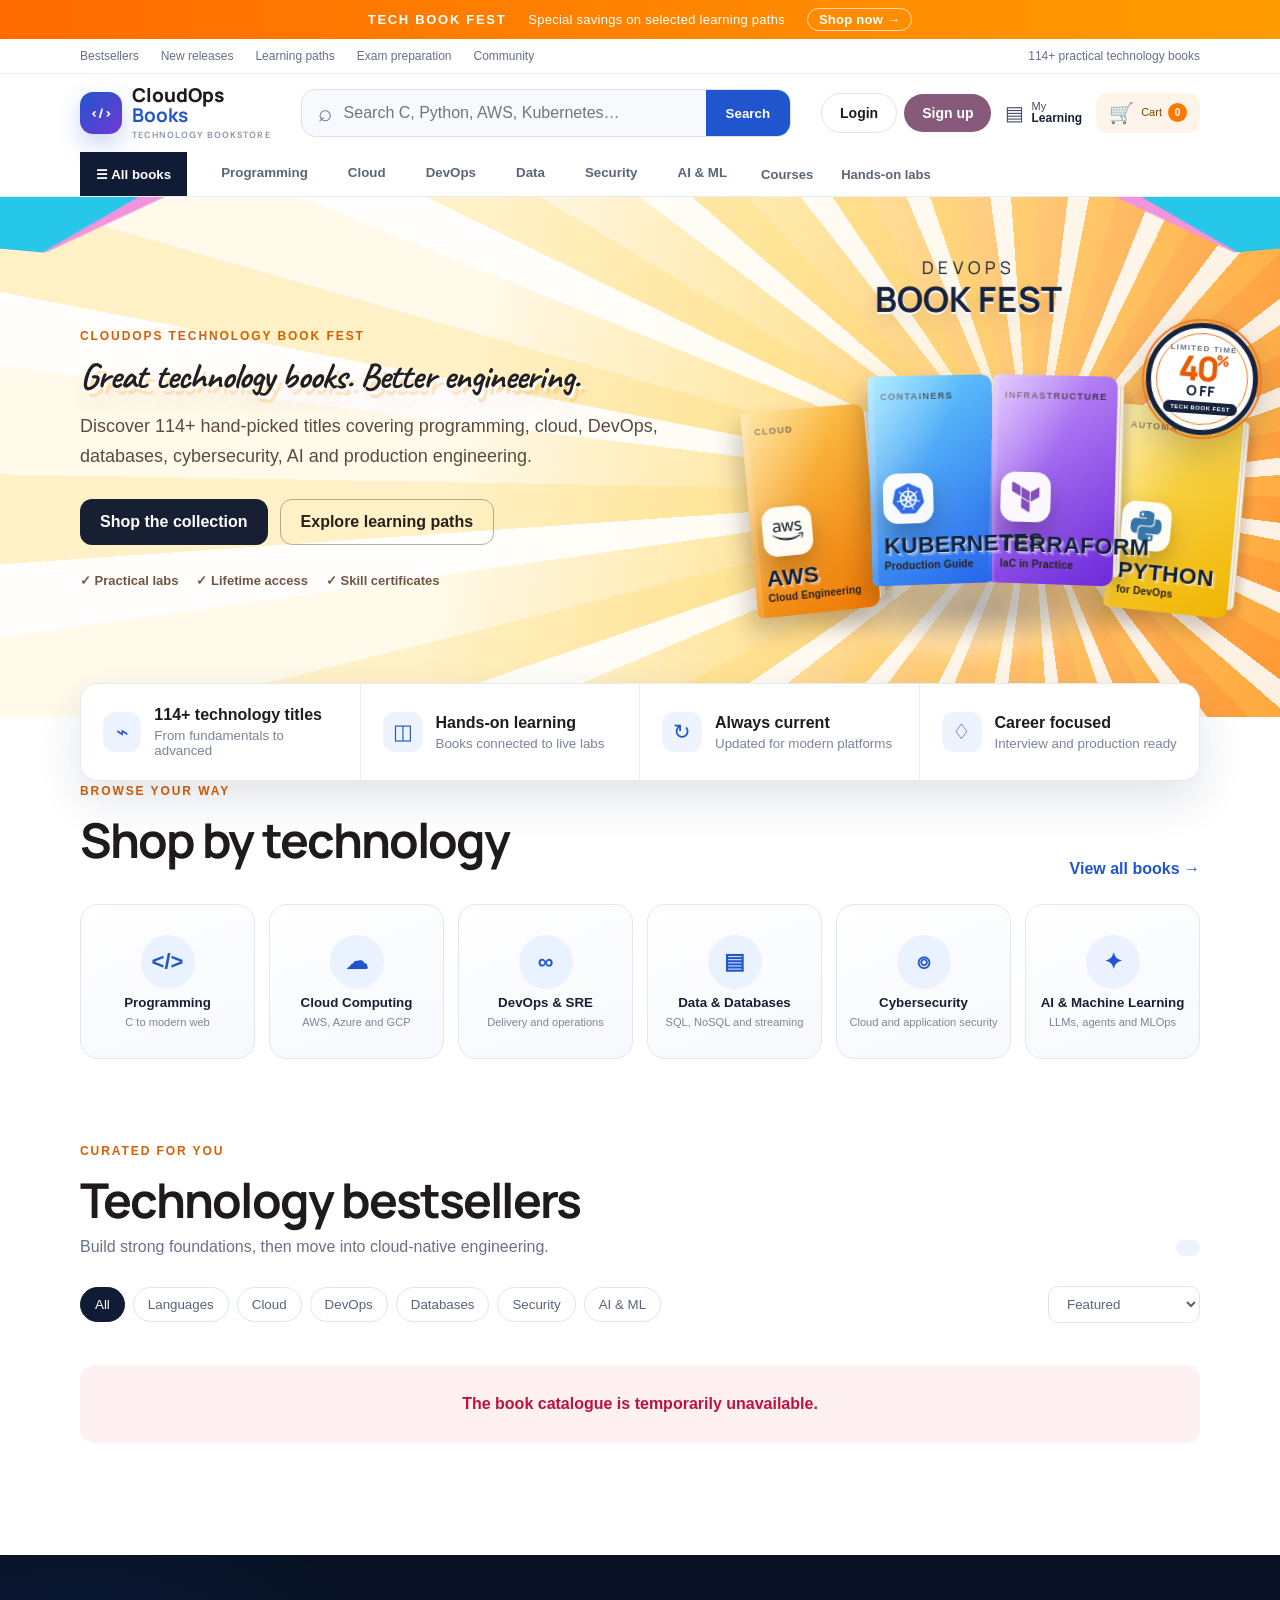
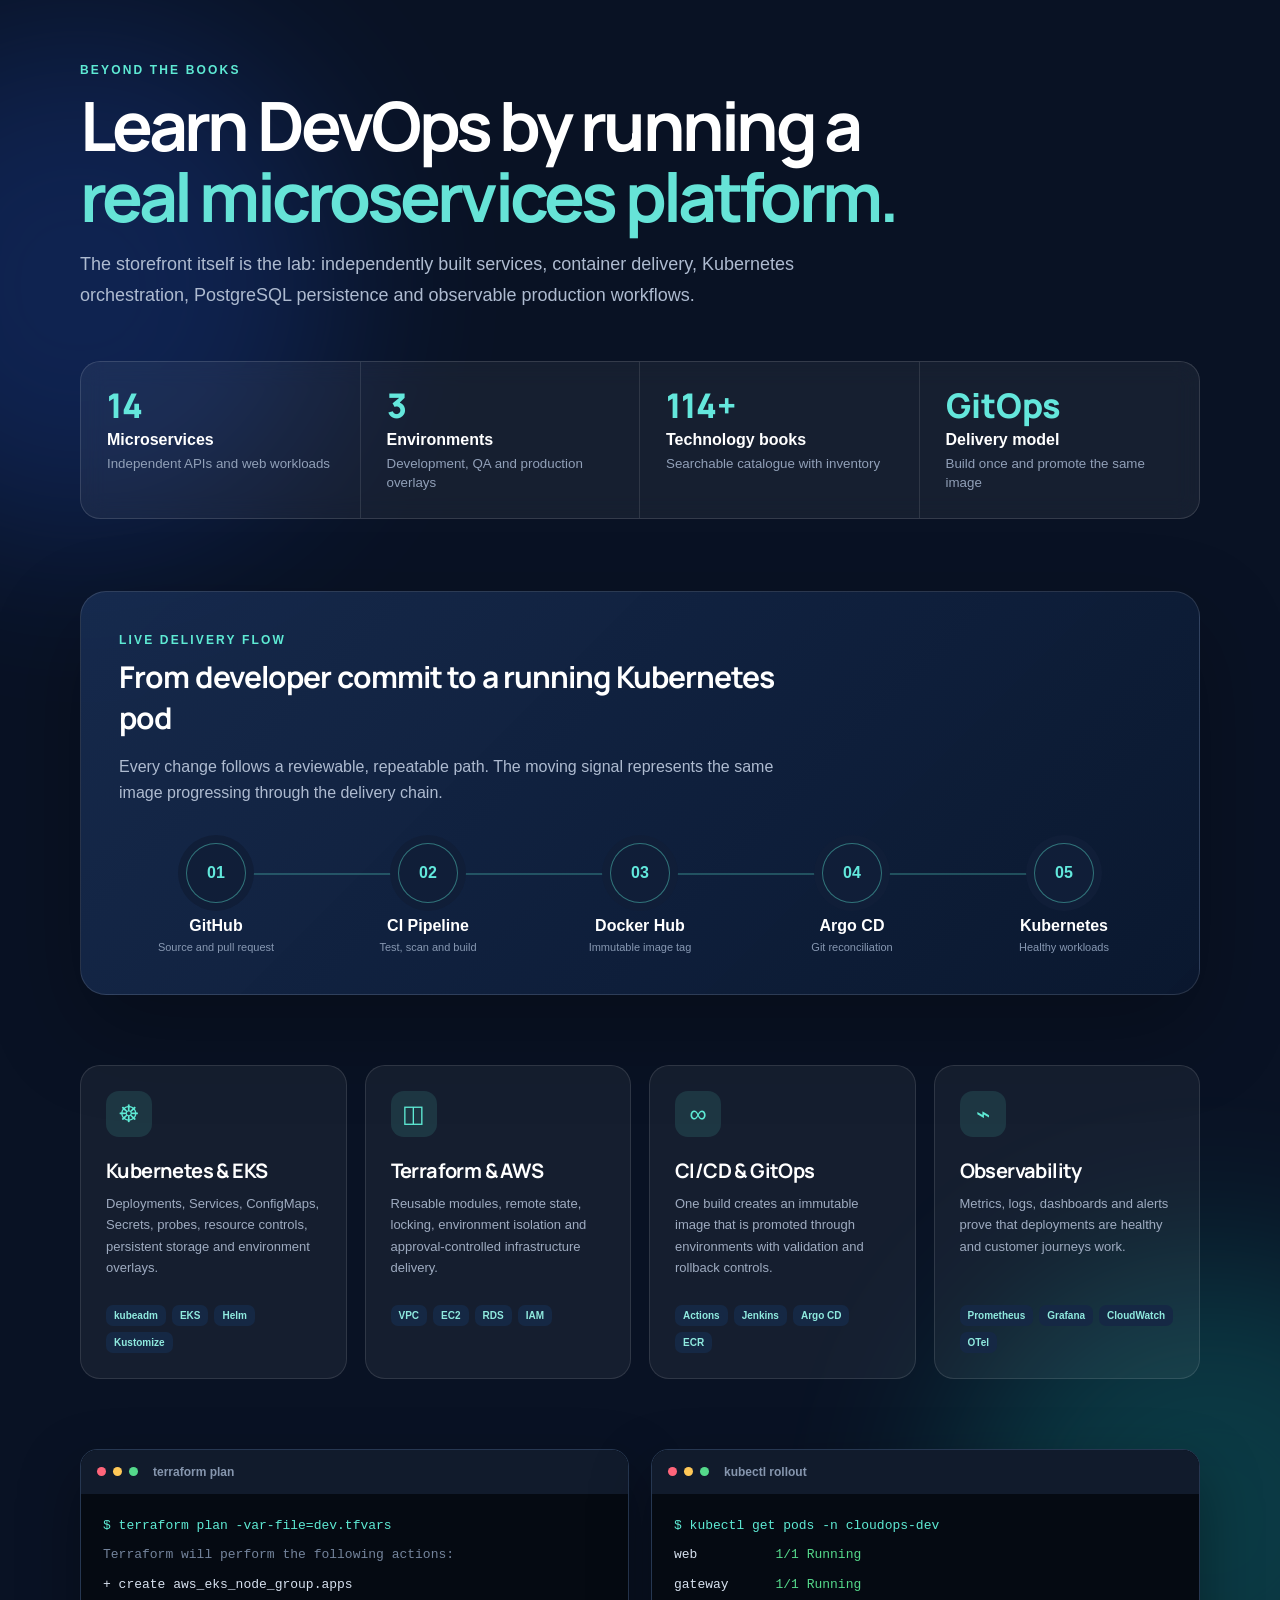
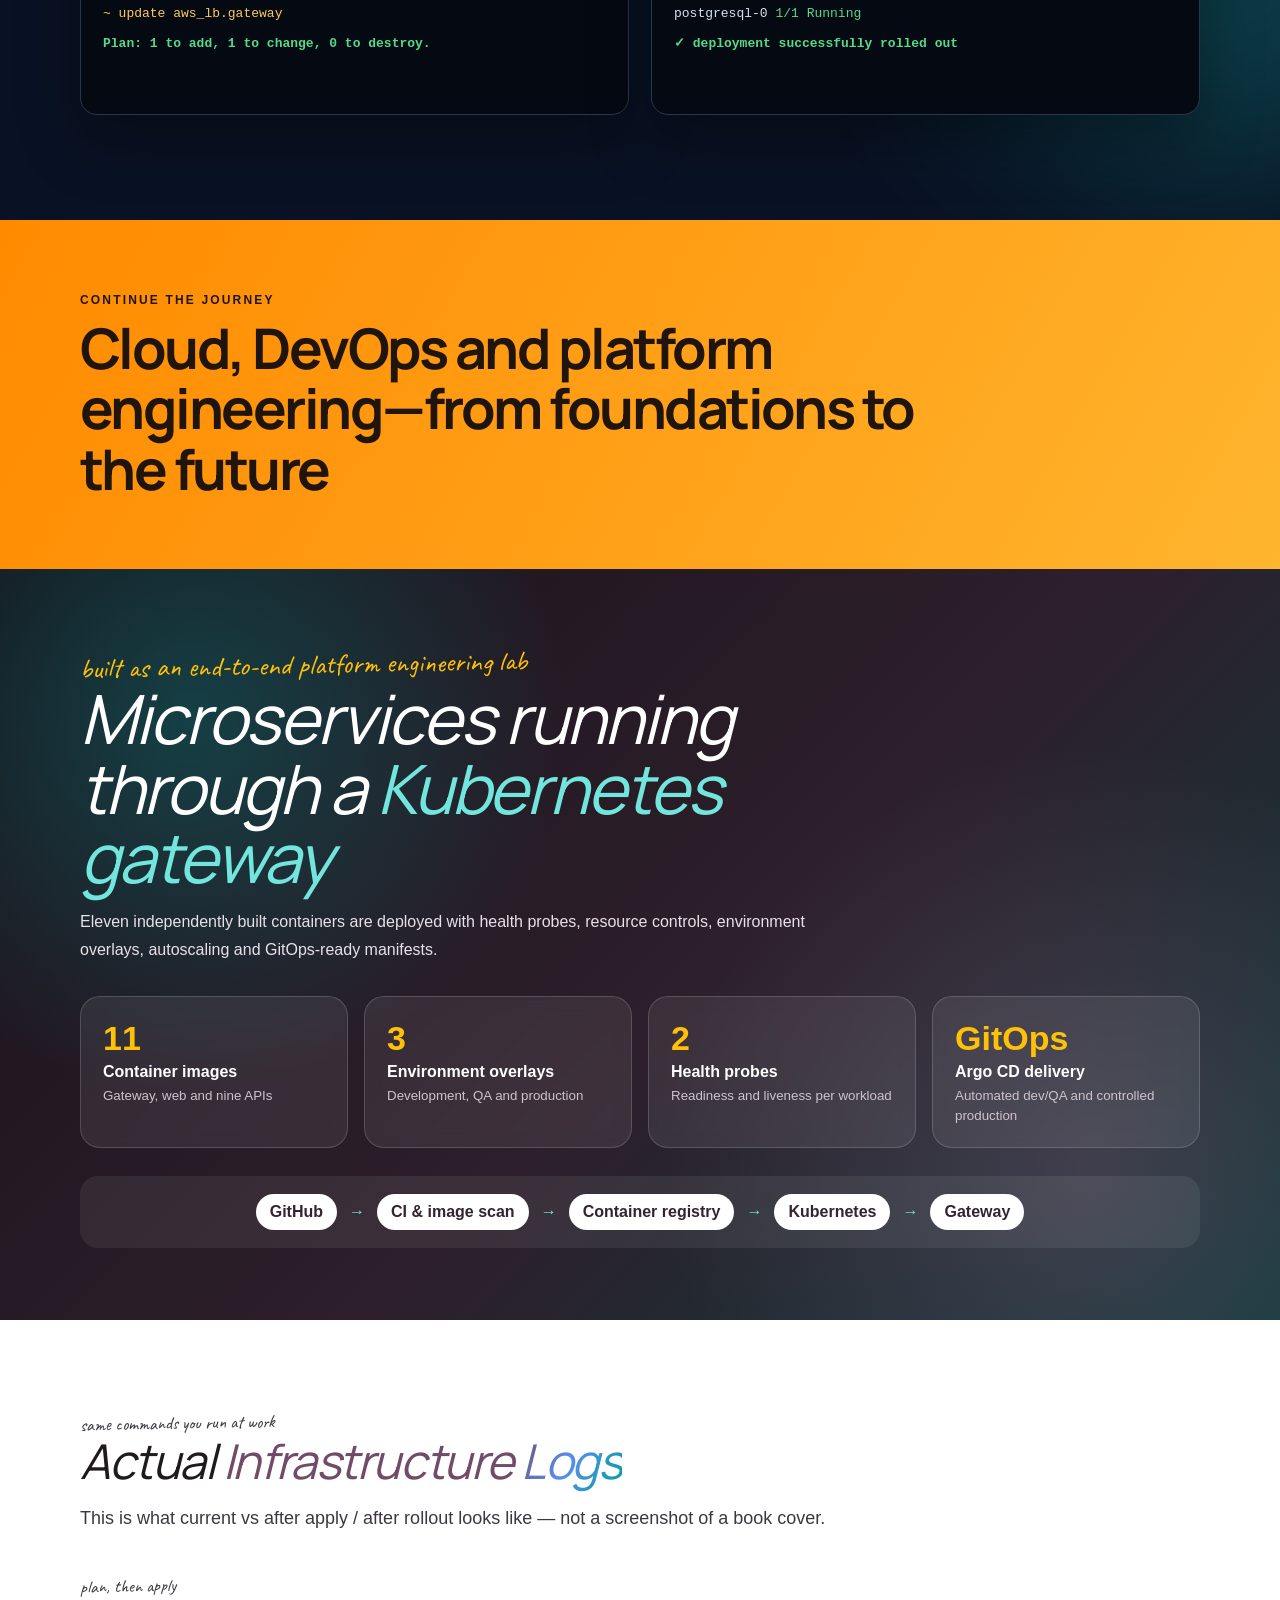
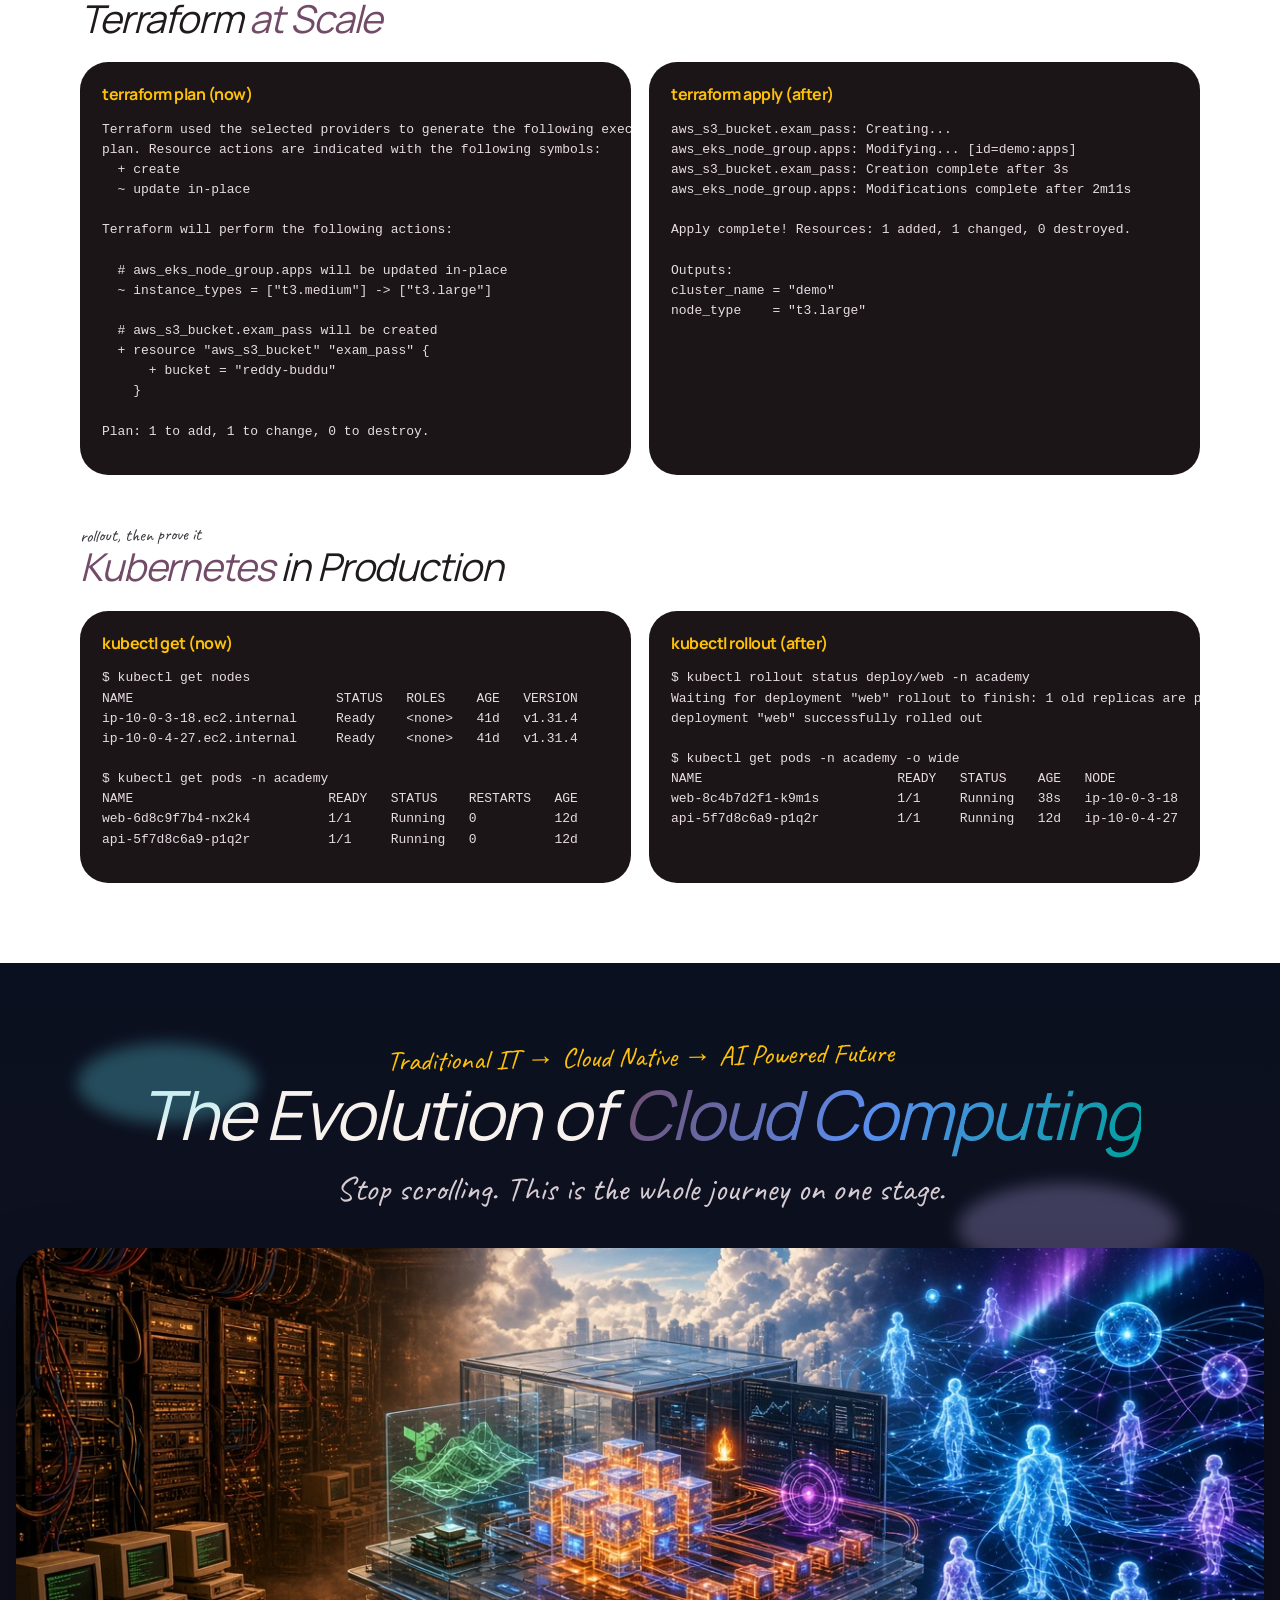
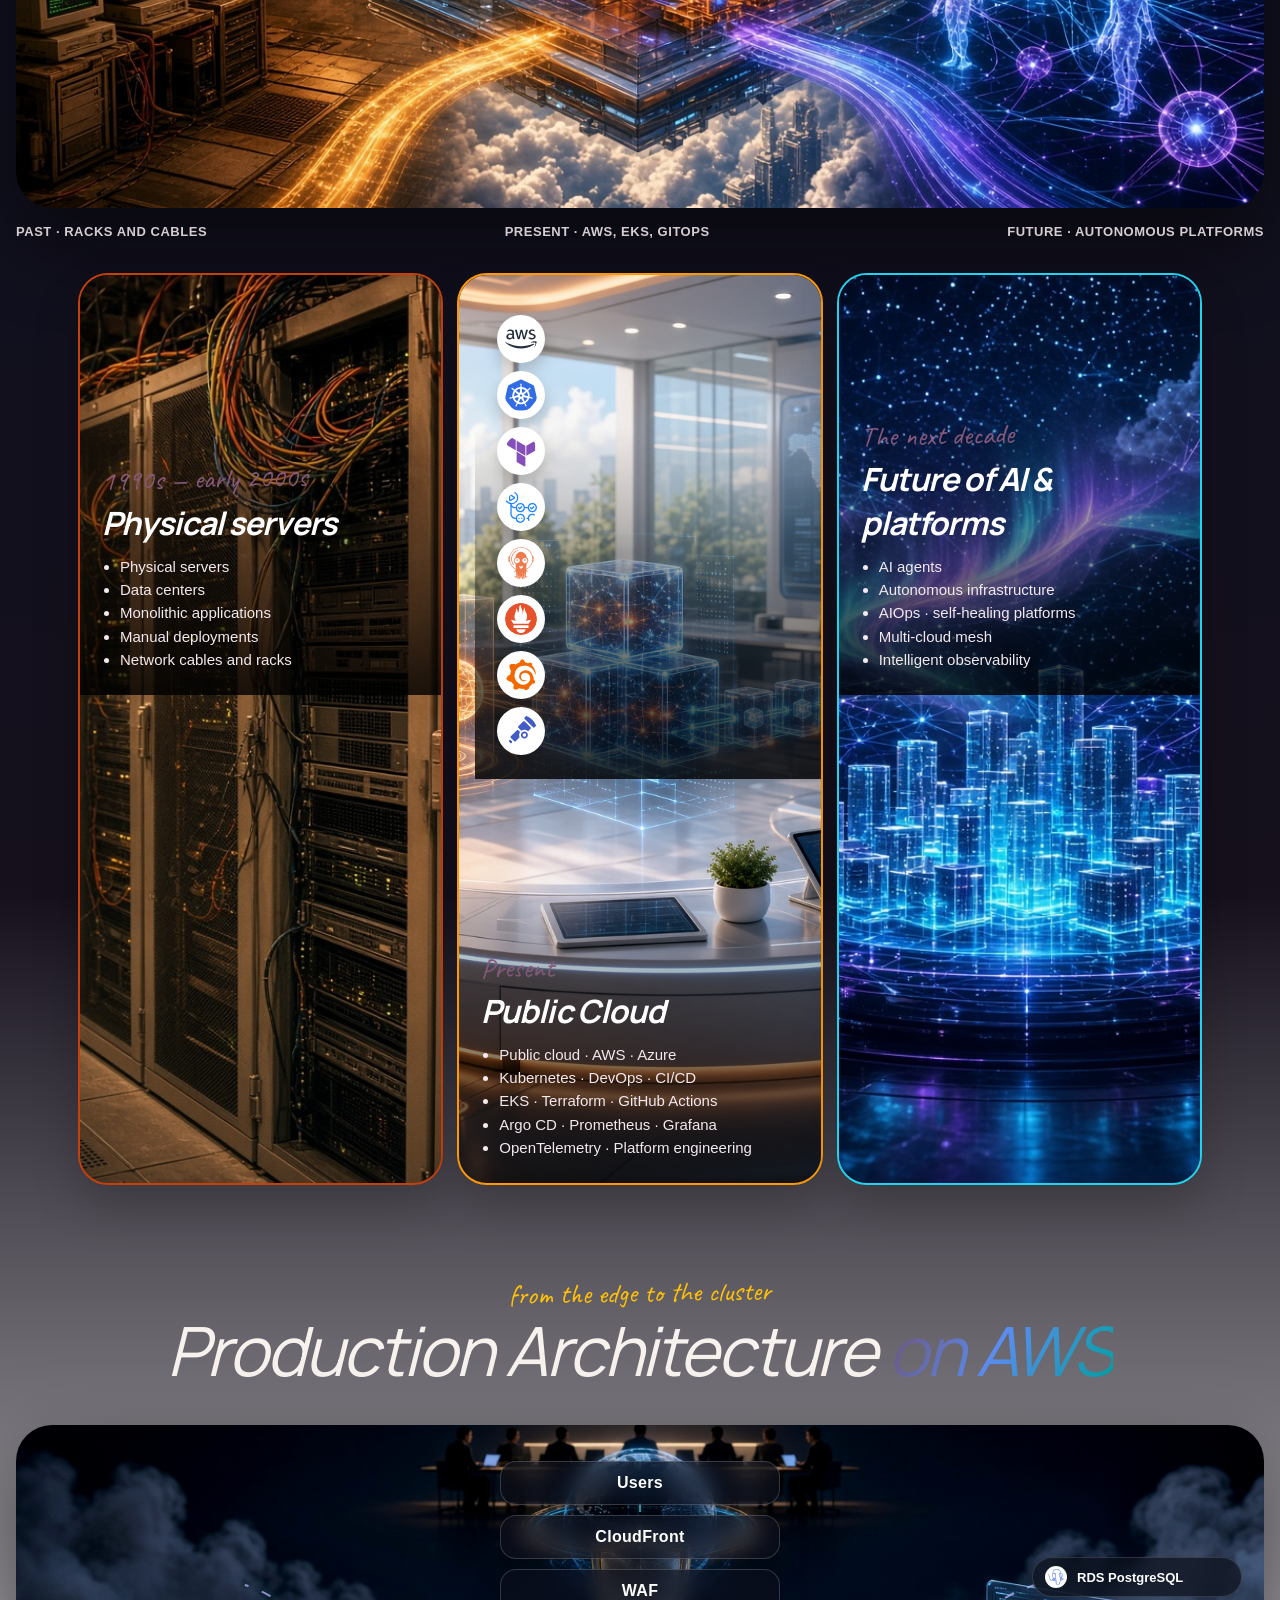
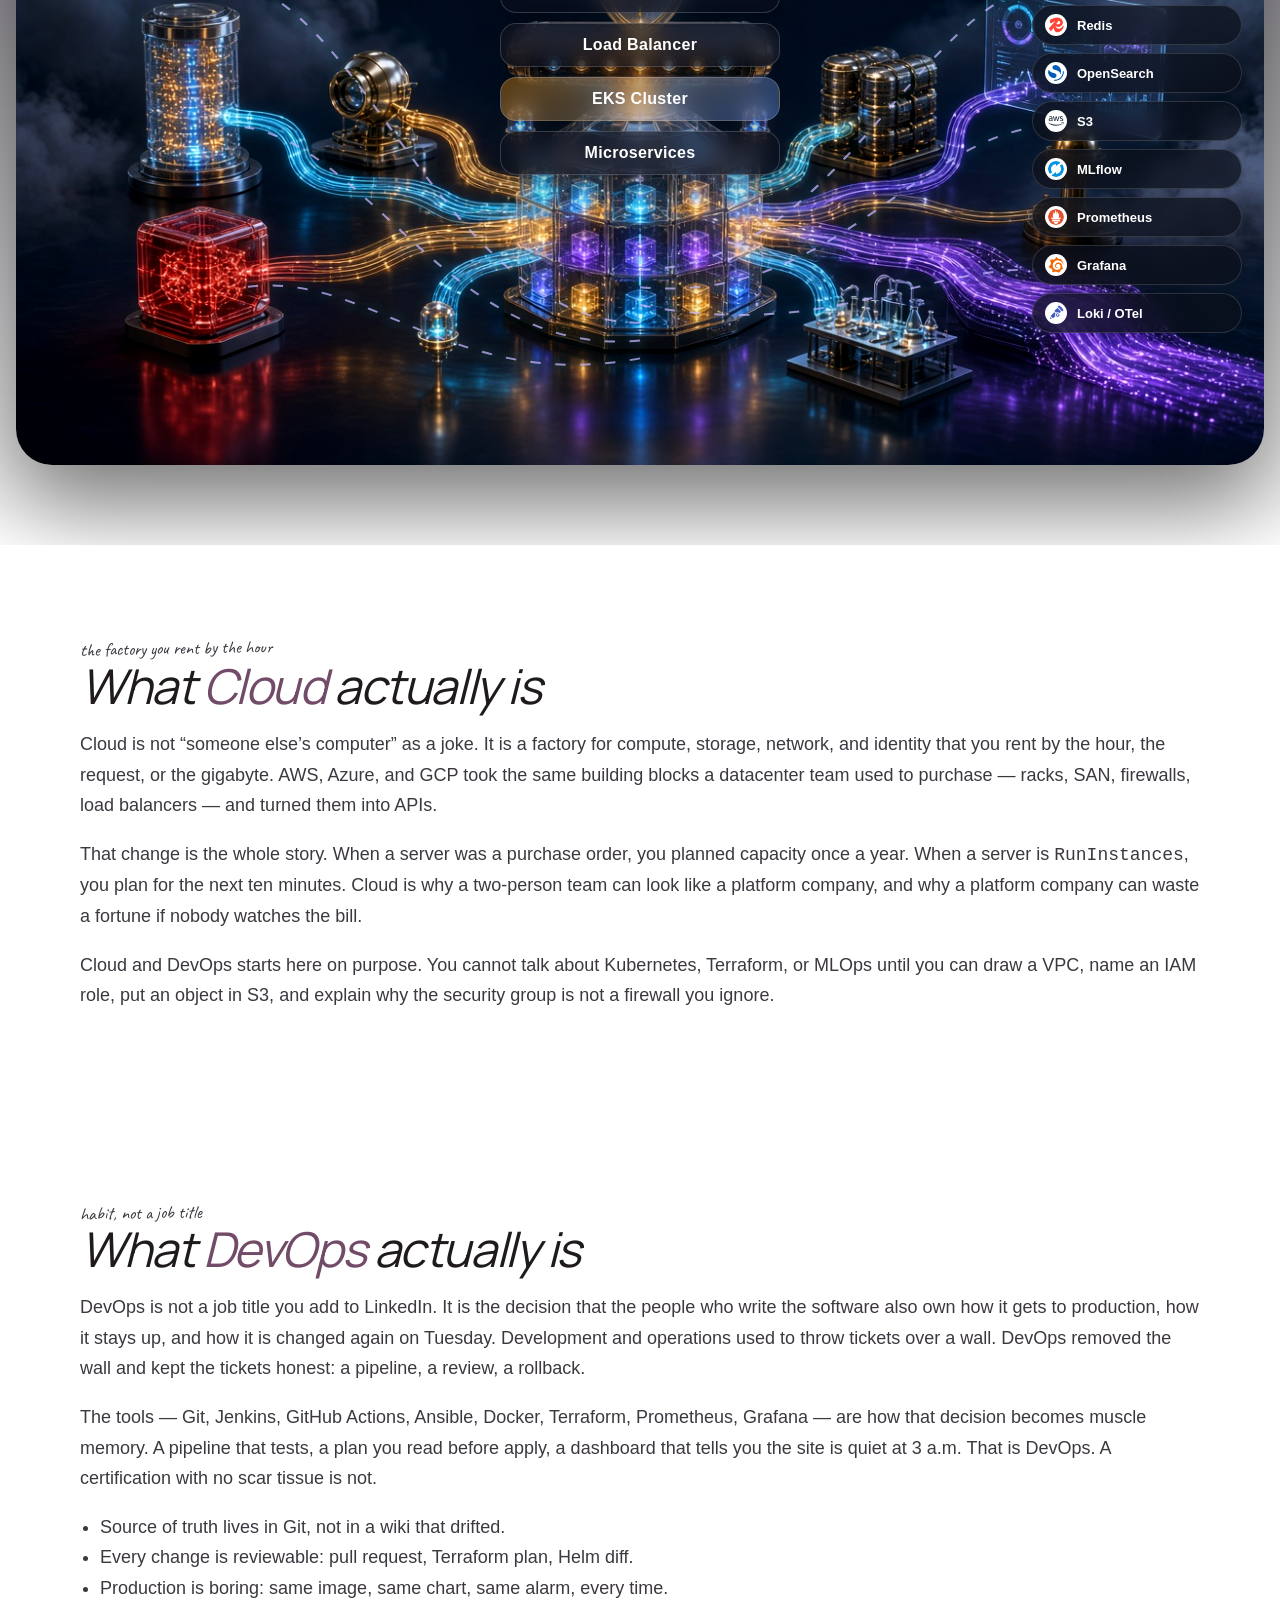
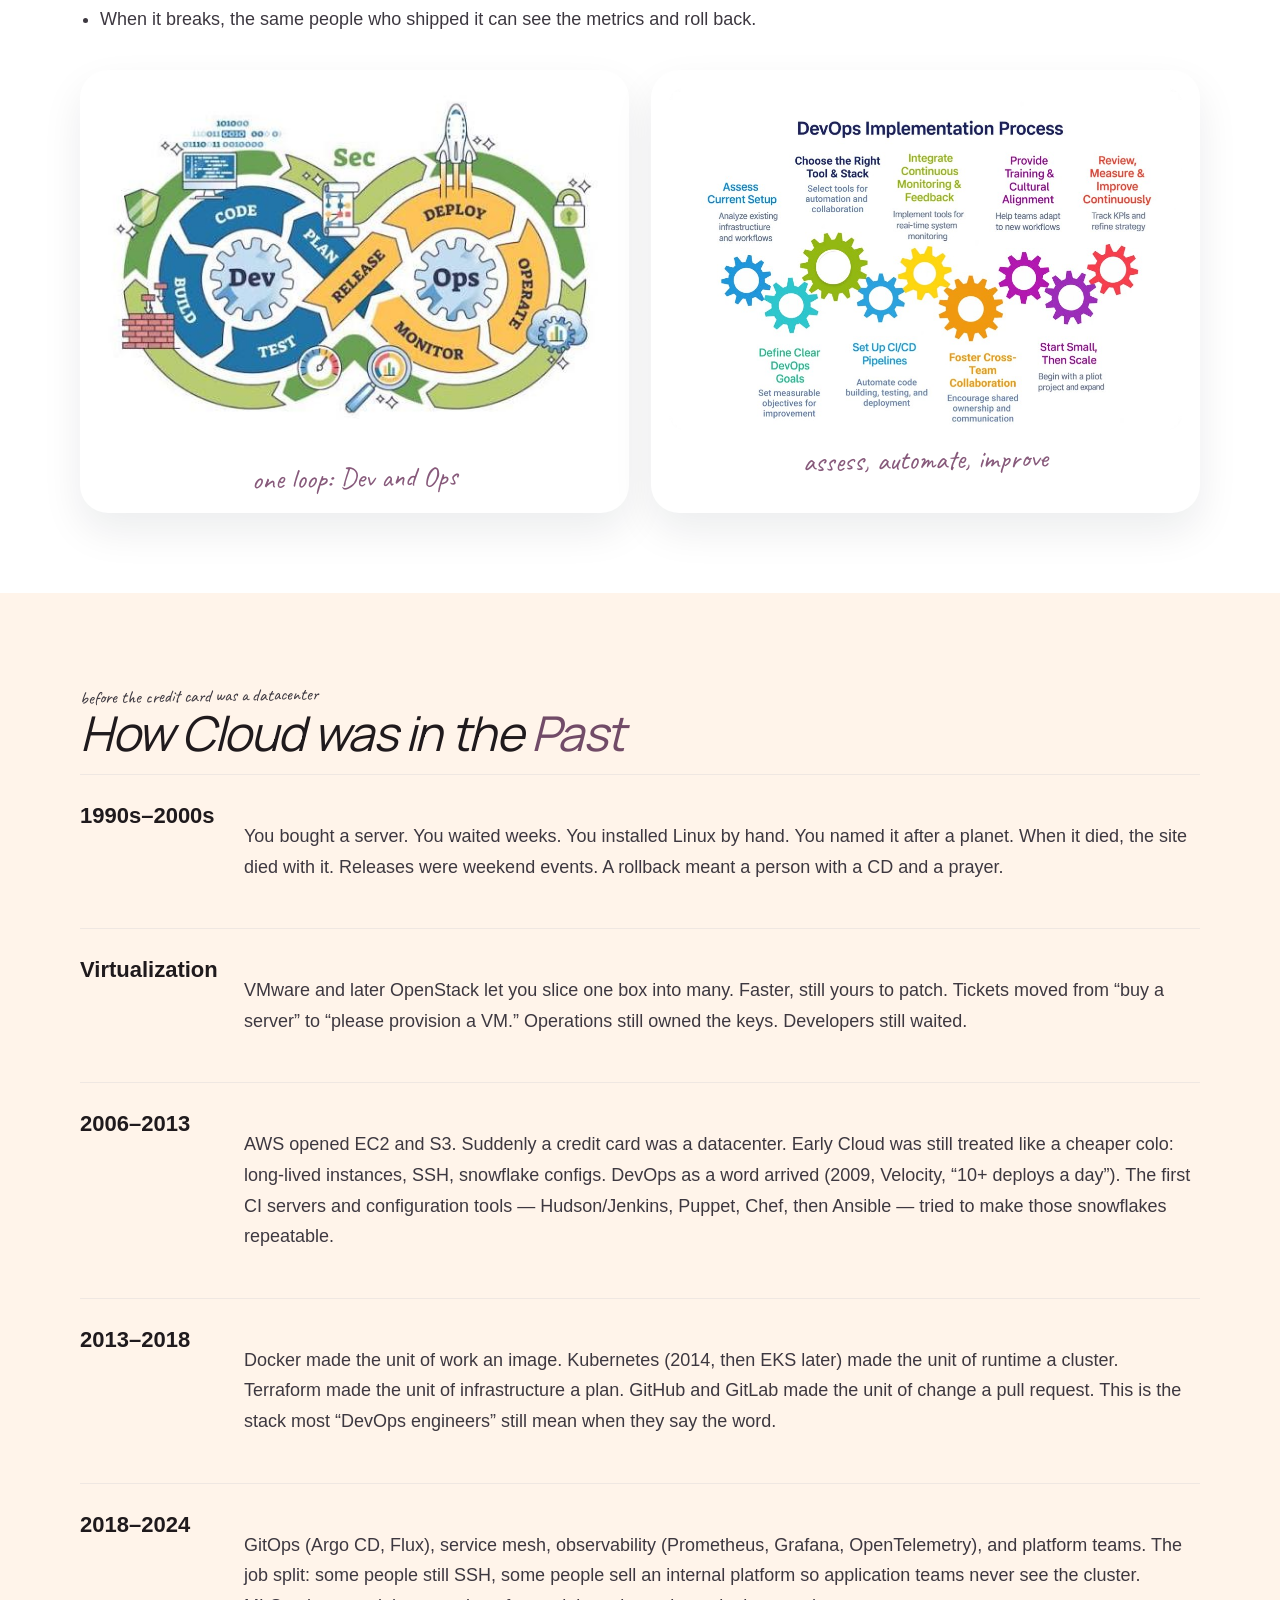
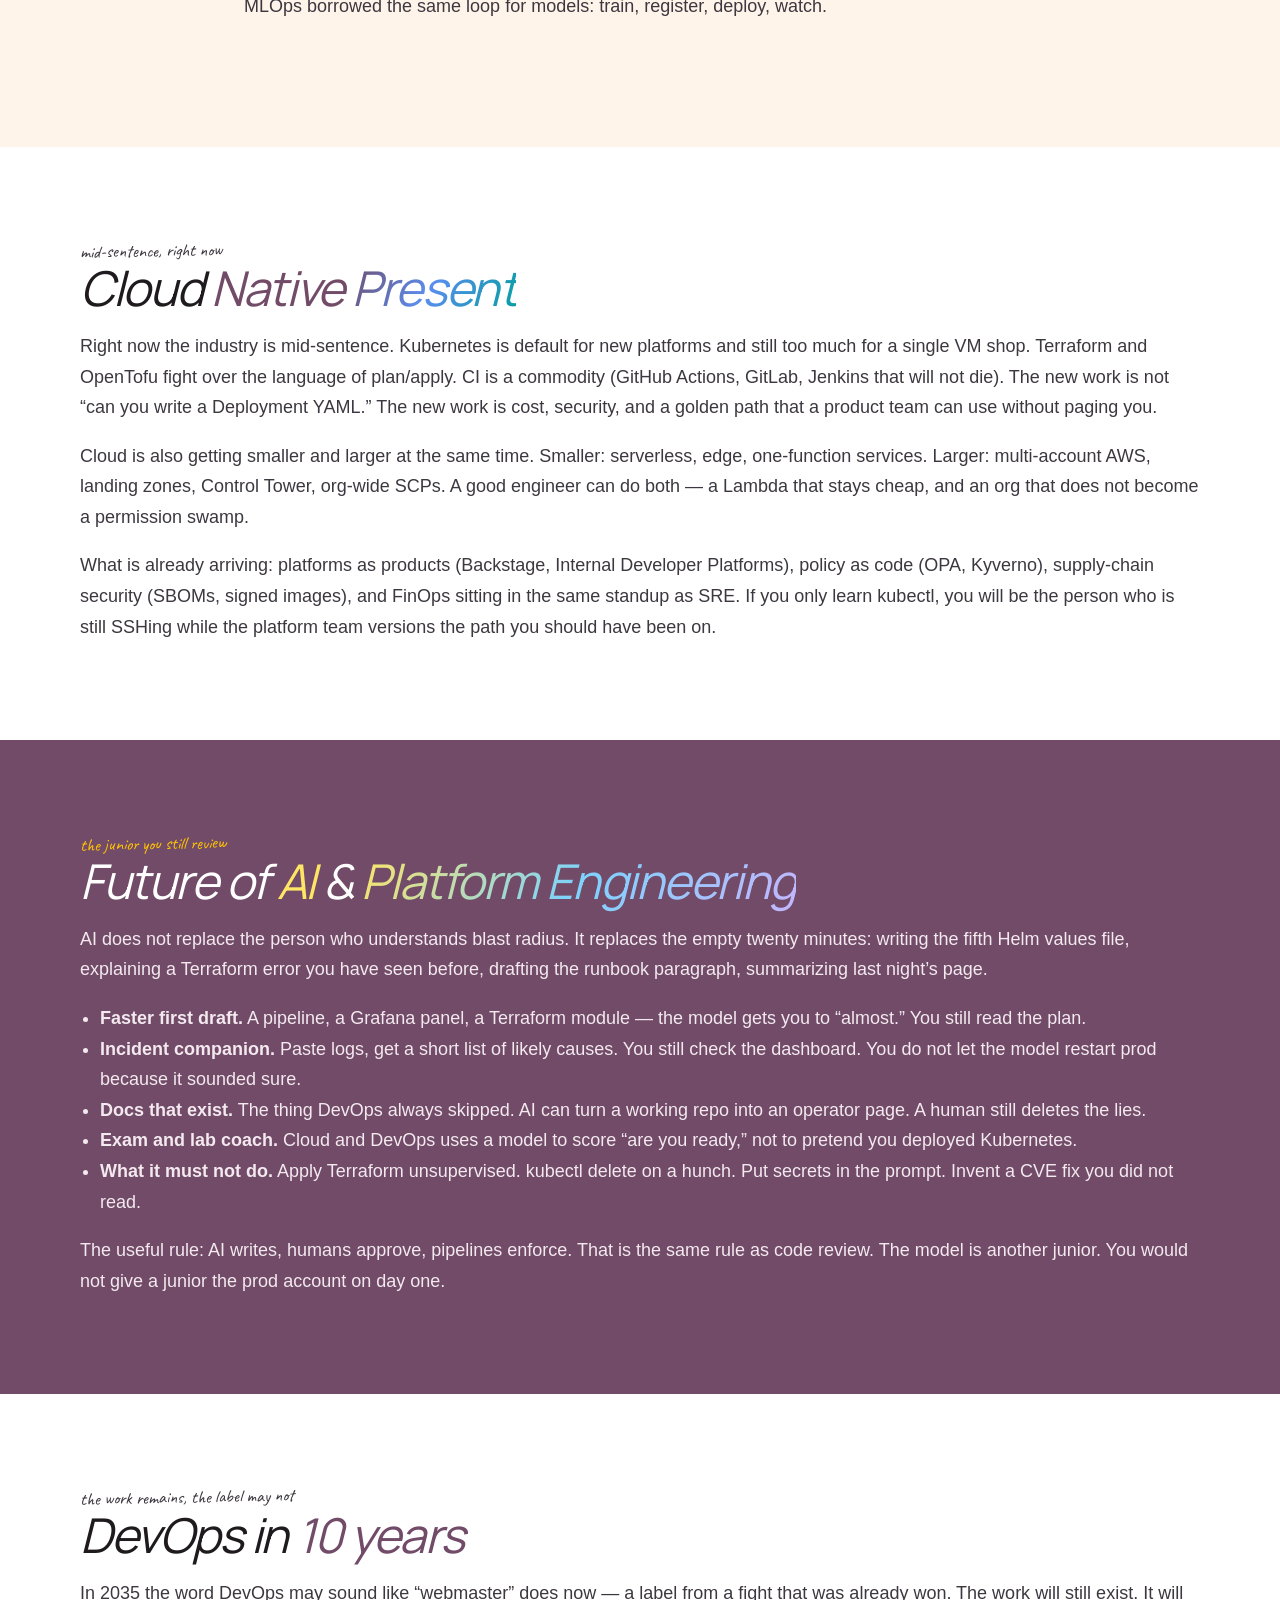
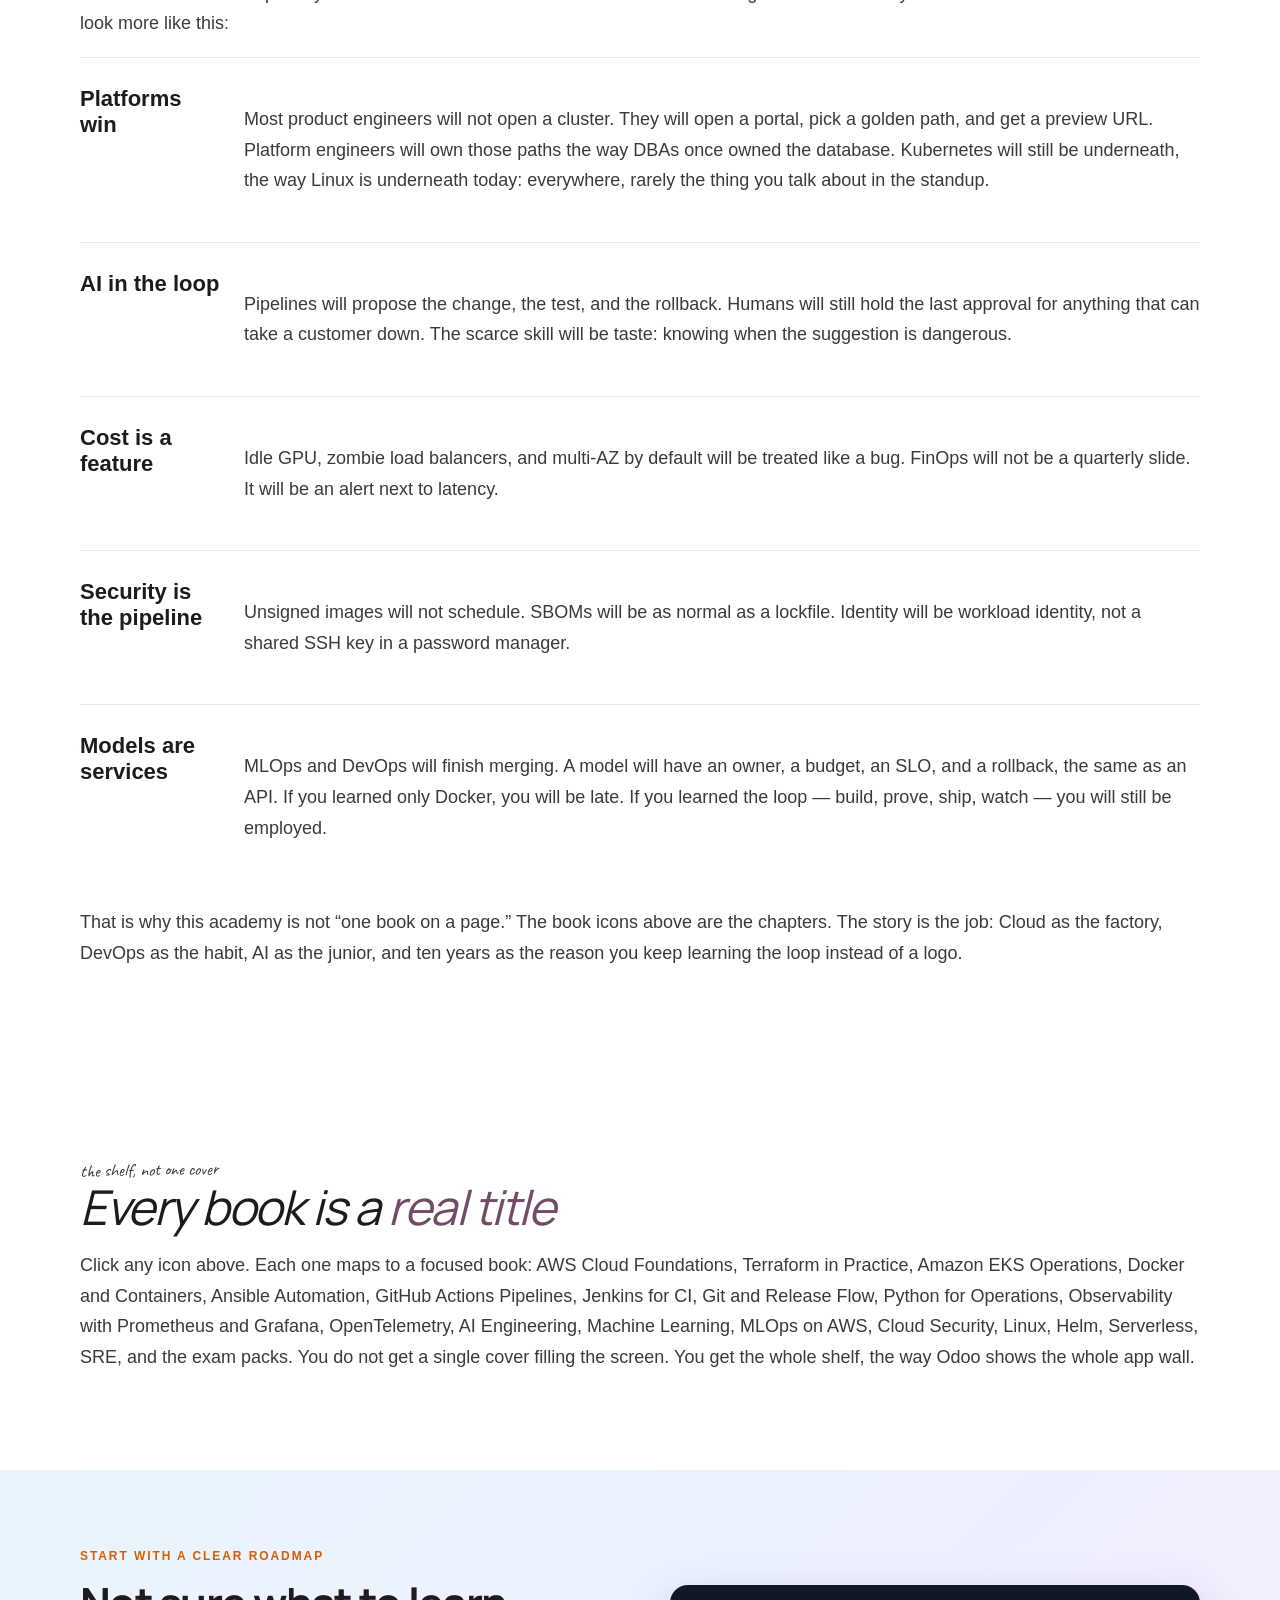
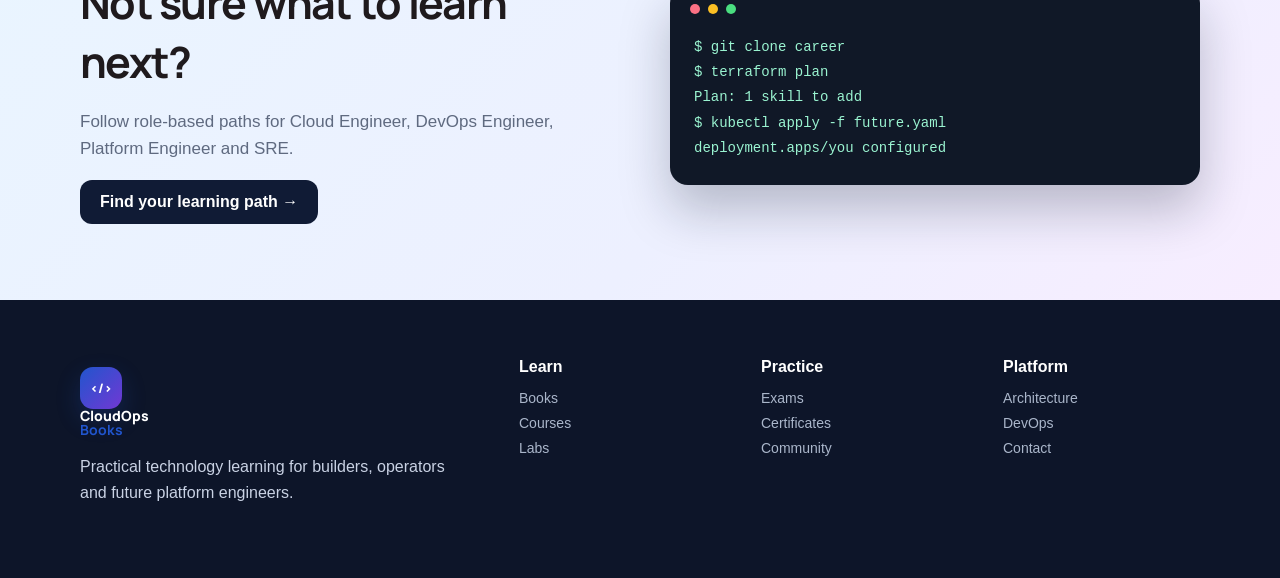
==== commit 9cd0108d: "Refine bookstore hero with premium book presentation" ====
--- a/services/web/public/books.html
+++ b/services/web/public/books.html
@@ -8,7 +8,7 @@
   <link rel="preconnect" href="https://fonts.googleapis.com">
   <link rel="preconnect" href="https://fonts.gstatic.com" crossorigin>
   <link href="https://fonts.googleapis.com/css2?family=Caveat:wght@700&family=DM+Sans:wght@400;500;600;700&family=Manrope:wght@600;700;800&display=swap" rel="stylesheet">
-  <link rel="stylesheet" href="assets/app.css?v=storefront-7">
+  <link rel="stylesheet" href="assets/app.css?v=storefront-8">
 </head>
 <body class="store-page">
   <div class="store-strip"><strong>TECH BOOK FEST</strong><span>Special savings on selected learning paths</span><a href="#catalog">Shop now →</a></div>
@@ -52,12 +52,10 @@
         <div class="book-scene" aria-hidden="true">
           <div class="hero-bookfest-title"><span>DEVOPS</span><b>BOOK FEST</b></div>
           <div class="scene-swoosh"></div>
-          <div class="orbit o-a"></div><div class="orbit o-b"></div>
           <div class="hero-book hb-1"><small>CLOUD</small><img src="logos/aws.svg" alt="AWS"><b>AWS</b><span>Cloud Engineering</span></div>
           <div class="hero-book hb-2"><small>CONTAINERS</small><img src="logos/kubernetes.svg" alt="Kubernetes"><b>Kubernetes</b><span>Production Guide</span></div>
           <div class="hero-book hb-3"><small>INFRASTRUCTURE</small><img src="logos/terraform.svg" alt="Terraform"><b>Terraform</b><span>IaC in Practice</span></div>
           <div class="hero-book hb-4"><small>AUTOMATION</small><img src="logos/python.svg" alt="Python"><b>Python</b><span>for DevOps</span></div>
-          <div class="floating-code c1">aws eks update-kubeconfig</div><div class="floating-code c2">kubectl apply</div><div class="floating-code c3">terraform plan</div>
         </div>
       </div>
     </section>
--- a/services/web/public/assets/app.css
+++ b/services/web/public/assets/app.css
@@ -680,3 +680,19 @@
 @media(prefers-reduced-motion:reduce){.store-hero::before,.flash-deal,.flash-deal::before,.flash-deal-ring::after{animation:none}}
 .sale-lockup strong{font-size:44px;line-height:.85}.sale-lockup span{font-size:18px}.flash-deal strong{font-size:35px;line-height:.9}.flash-deal strong span{font-size:16px}.flash-deal b{font-size:15px}
 @media(max-width:700px){.flash-deal strong{font-size:29px}.flash-deal b{font-size:12px}}
+
+/* Premium bookstore hero refinement */
+.flash-deal{top:126px;right:max(22px,calc((100vw - 1240px)/2));width:112px;border:5px solid #17233d;background:#fff;color:#17233d;filter:drop-shadow(0 14px 20px rgba(23,35,61,.25));transform:rotate(4deg);animation:deal-float 5s ease-in-out infinite}
+.flash-deal::before{inset:-9px;border:2px solid #f47a1f;border-radius:50%;background:transparent;clip-path:none;animation:none}.flash-deal::after{inset:5px;border:1px solid #f47a1f}.flash-deal-ring::after{background:linear-gradient(90deg,transparent,rgba(244,122,31,.2),transparent);animation-duration:5.5s}.flash-deal small{color:#697386}.flash-deal strong{color:#e85d04;font-size:34px}.flash-deal strong span{color:#e85d04;font-size:15px}.flash-deal b{color:#17233d;font-size:14px}.flash-deal em{background:#17233d;color:#fff;font-size:6px}
+@keyframes deal-float{0%,100%{translate:0 0}50%{translate:0 -5px}}
+.book-scene{min-height:455px;animation:none;transform:rotateX(var(--scene-x,0deg)) rotateY(var(--scene-y,0deg));transition:transform .3s ease-out}
+.book-scene::before{inset:60px 5px 15px;background:radial-gradient(ellipse at 50% 72%,rgba(255,255,255,.6),rgba(255,218,125,.18) 52%,transparent 72%);filter:blur(10px)}
+.hero-bookfest-title{top:34px;font-family:Manrope,sans-serif;font-style:normal;line-height:1;letter-spacing:.02em;transform:translateZ(30px)}.hero-bookfest-title span{font-size:17px;letter-spacing:.27em;text-shadow:none}.hero-bookfest-title b{margin-top:5px;color:#17233d;font-size:34px;-webkit-text-stroke:0;text-shadow:0 2px 0 #fff,0 9px 20px rgba(23,35,61,.14)}
+.scene-swoosh{left:34px;right:22px;bottom:37px;height:72px;border:0;border-radius:50%;background:radial-gradient(ellipse at center,rgba(23,35,61,.32) 0,rgba(23,35,61,.12) 42%,transparent 70%);filter:blur(5px);rotate:0deg;opacity:1;transform:translateZ(-20px)}
+.hero-book{top:162px;width:122px;height:205px;padding:15px 12px;border-radius:5px 10px 10px 5px;box-shadow:-7px 13px 22px rgba(49,34,20,.24),inset 6px 0 rgba(255,255,255,.13);animation:premium-book-float 6s ease-in-out infinite;transition:transform .35s ease,filter .35s ease,box-shadow .35s ease}
+.hero-book::after{right:-7px;width:9px}.hero-book img{width:48px;height:48px;margin:auto 0 12px;animation:none}.hero-book b{font-size:22px}.hero-book span{font-size:10px}.hero-book:hover{scale:1;filter:saturate(1.06) brightness(1.03);box-shadow:-9px 18px 28px rgba(49,34,20,.3),inset 6px 0 rgba(255,255,255,.13);animation-play-state:paused}
+.hb-1{left:12px;top:178px;z-index:1;transform:rotateY(9deg) rotateZ(-5deg) translateZ(0);animation-name:premium-book-float}.hb-2{left:132px;top:147px;z-index:3;transform:rotateY(5deg) rotateZ(-1.5deg) translateZ(22px);animation-name:premium-book-float;animation-delay:-1.5s}.hb-3{left:254px;top:147px;z-index:3;transform:rotateY(-5deg) rotateZ(1.5deg) translateZ(22px);animation-name:premium-book-float;animation-delay:-3s}.hb-4{left:374px;top:178px;z-index:1;transform:rotateY(-9deg) rotateZ(5deg) translateZ(0);animation-name:premium-book-float;animation-delay:-4.5s}
+@keyframes premium-book-float{0%,100%{translate:0 0}50%{translate:0 -7px}}
+@media(max-width:980px){.flash-deal{top:106px}.book-scene{width:510px}}
+@media(max-width:700px){.flash-deal{top:94px;width:90px}.book-scene{width:510px}.hero-bookfest-title{top:25px}}
+@media(prefers-reduced-motion:reduce){.flash-deal,.hero-book{animation:none}}
